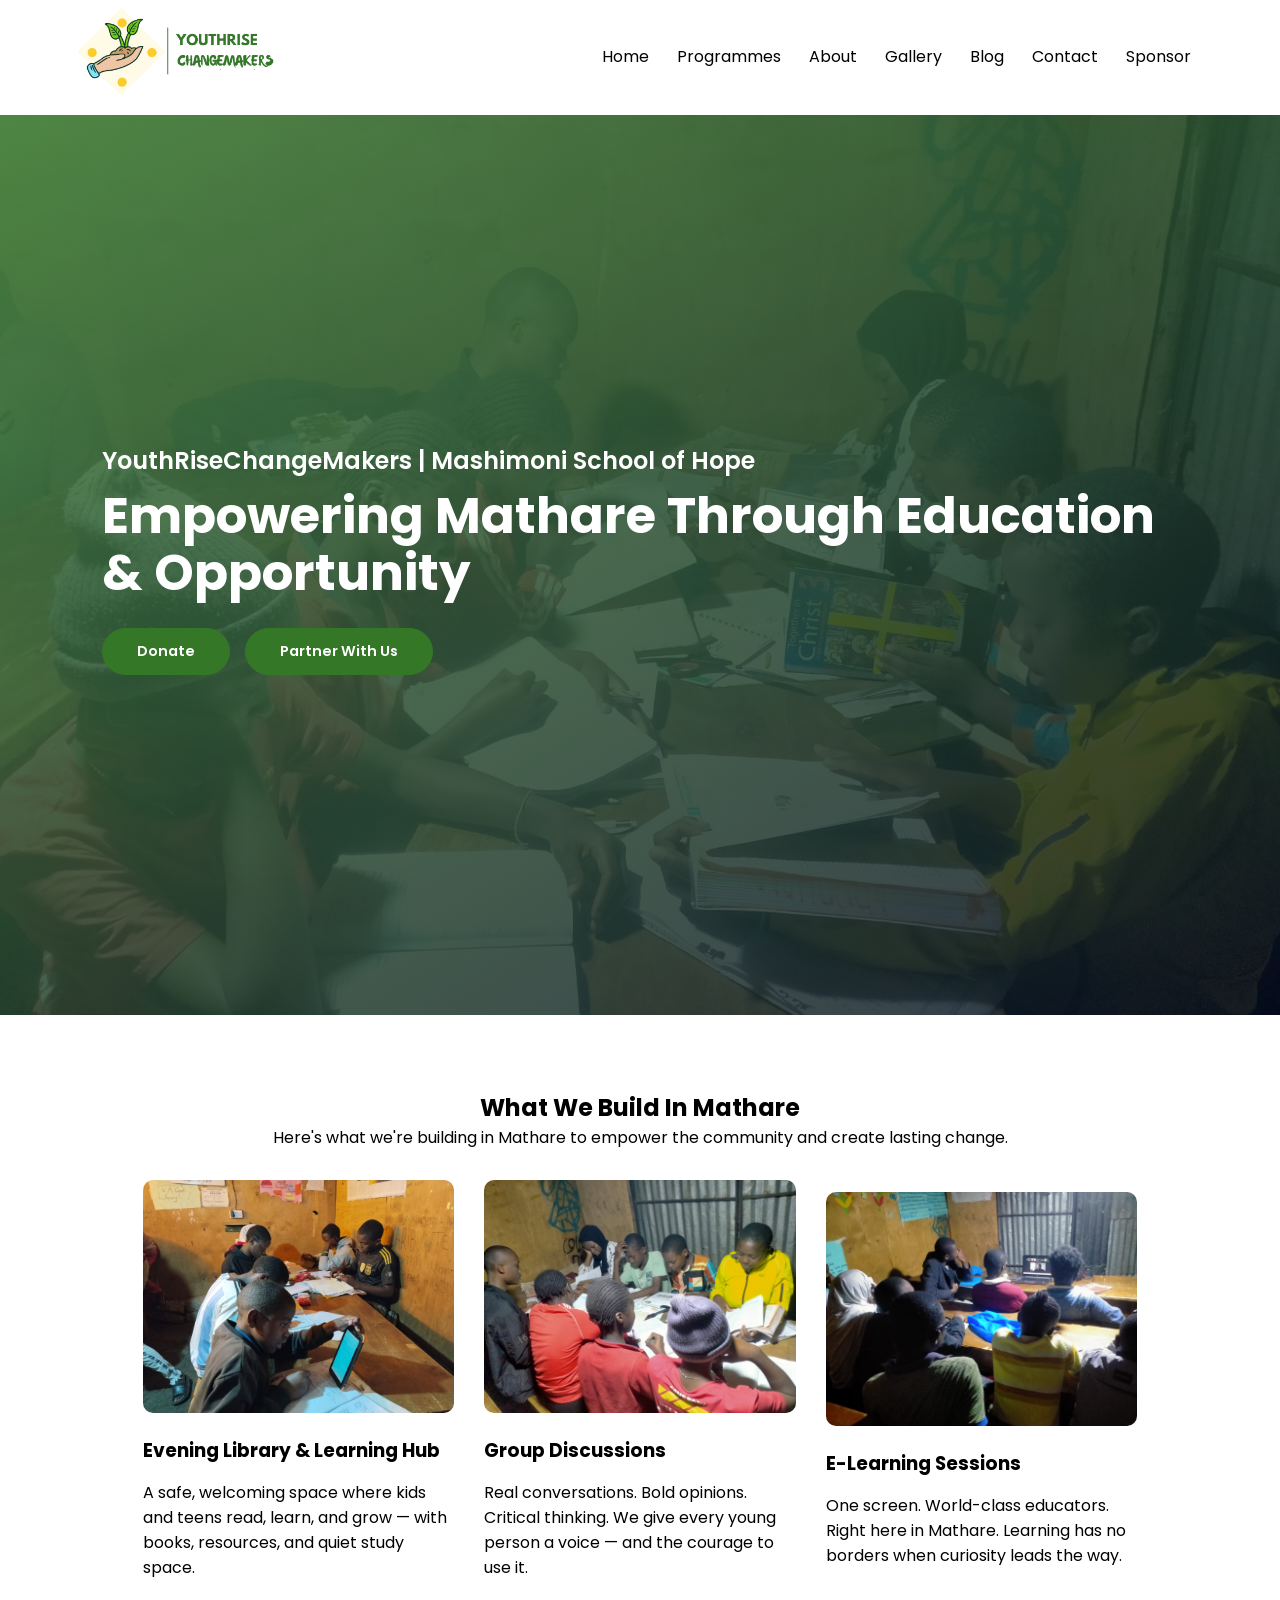
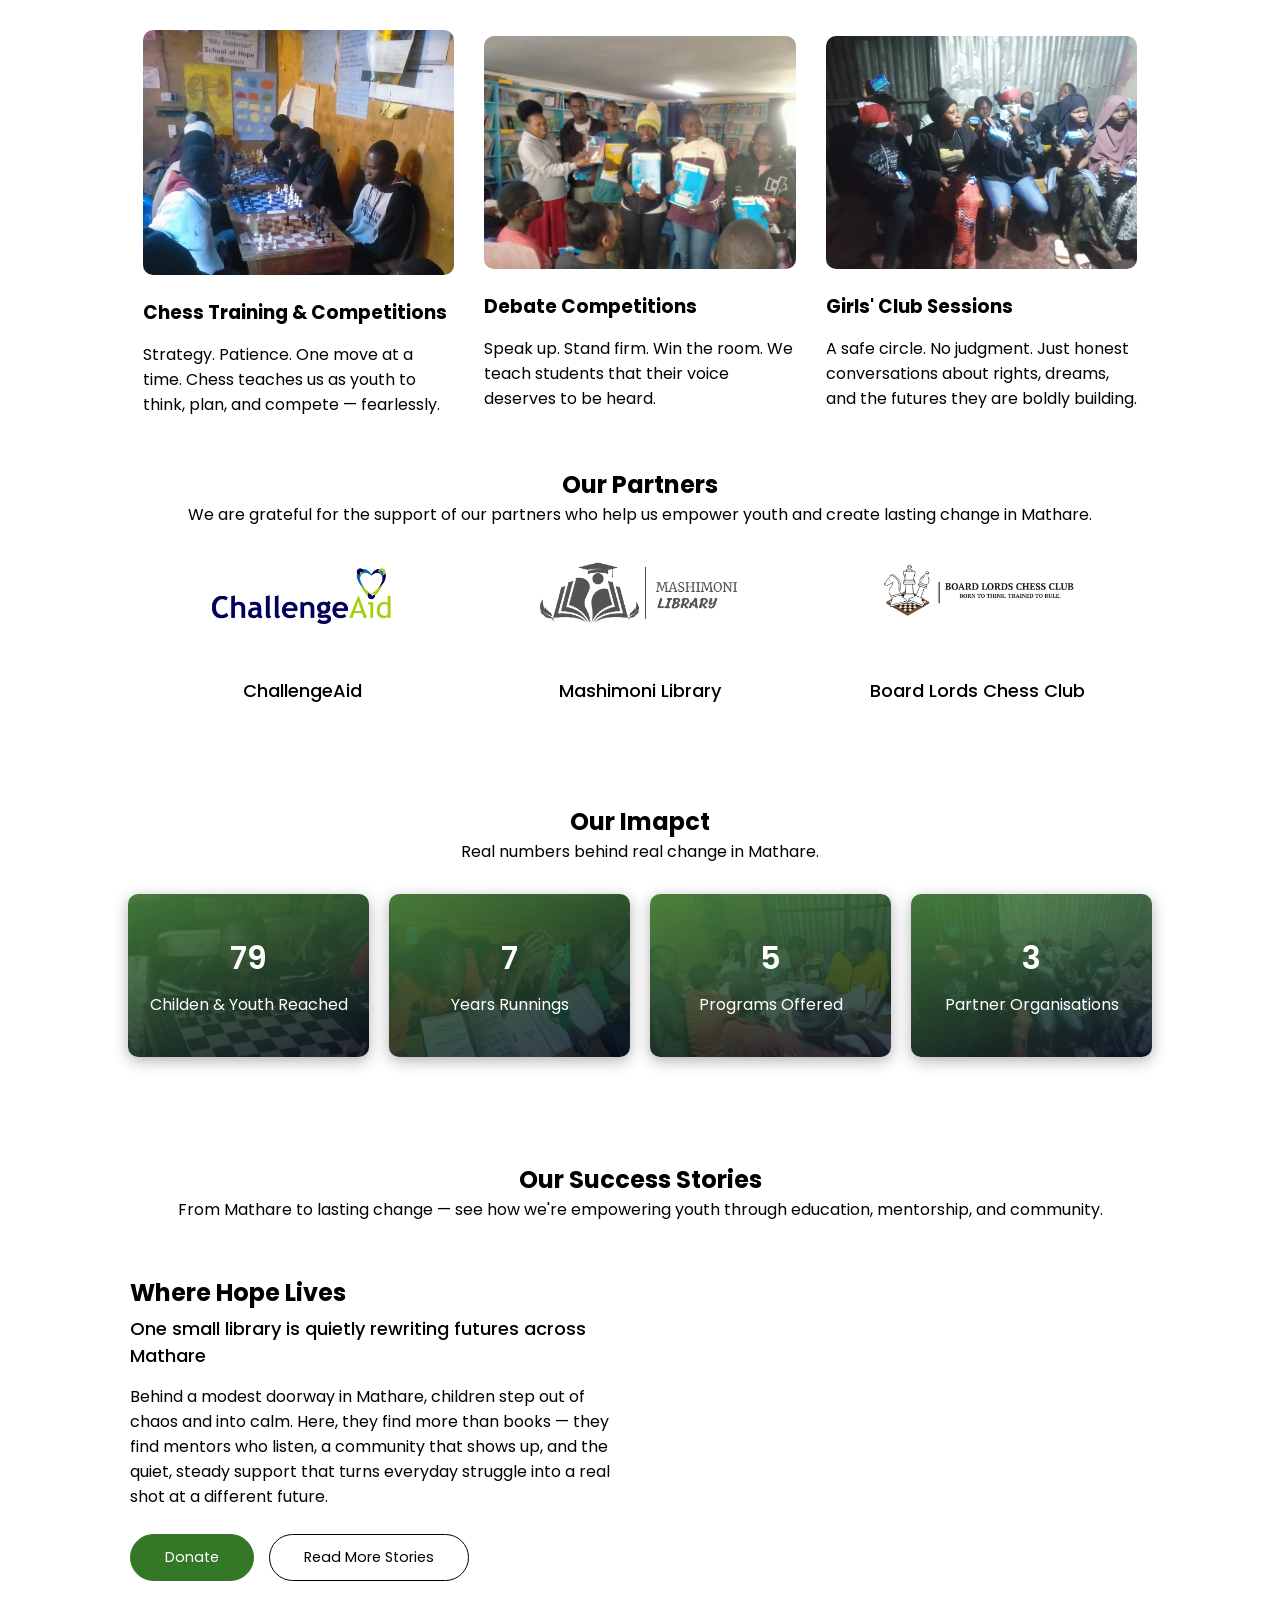
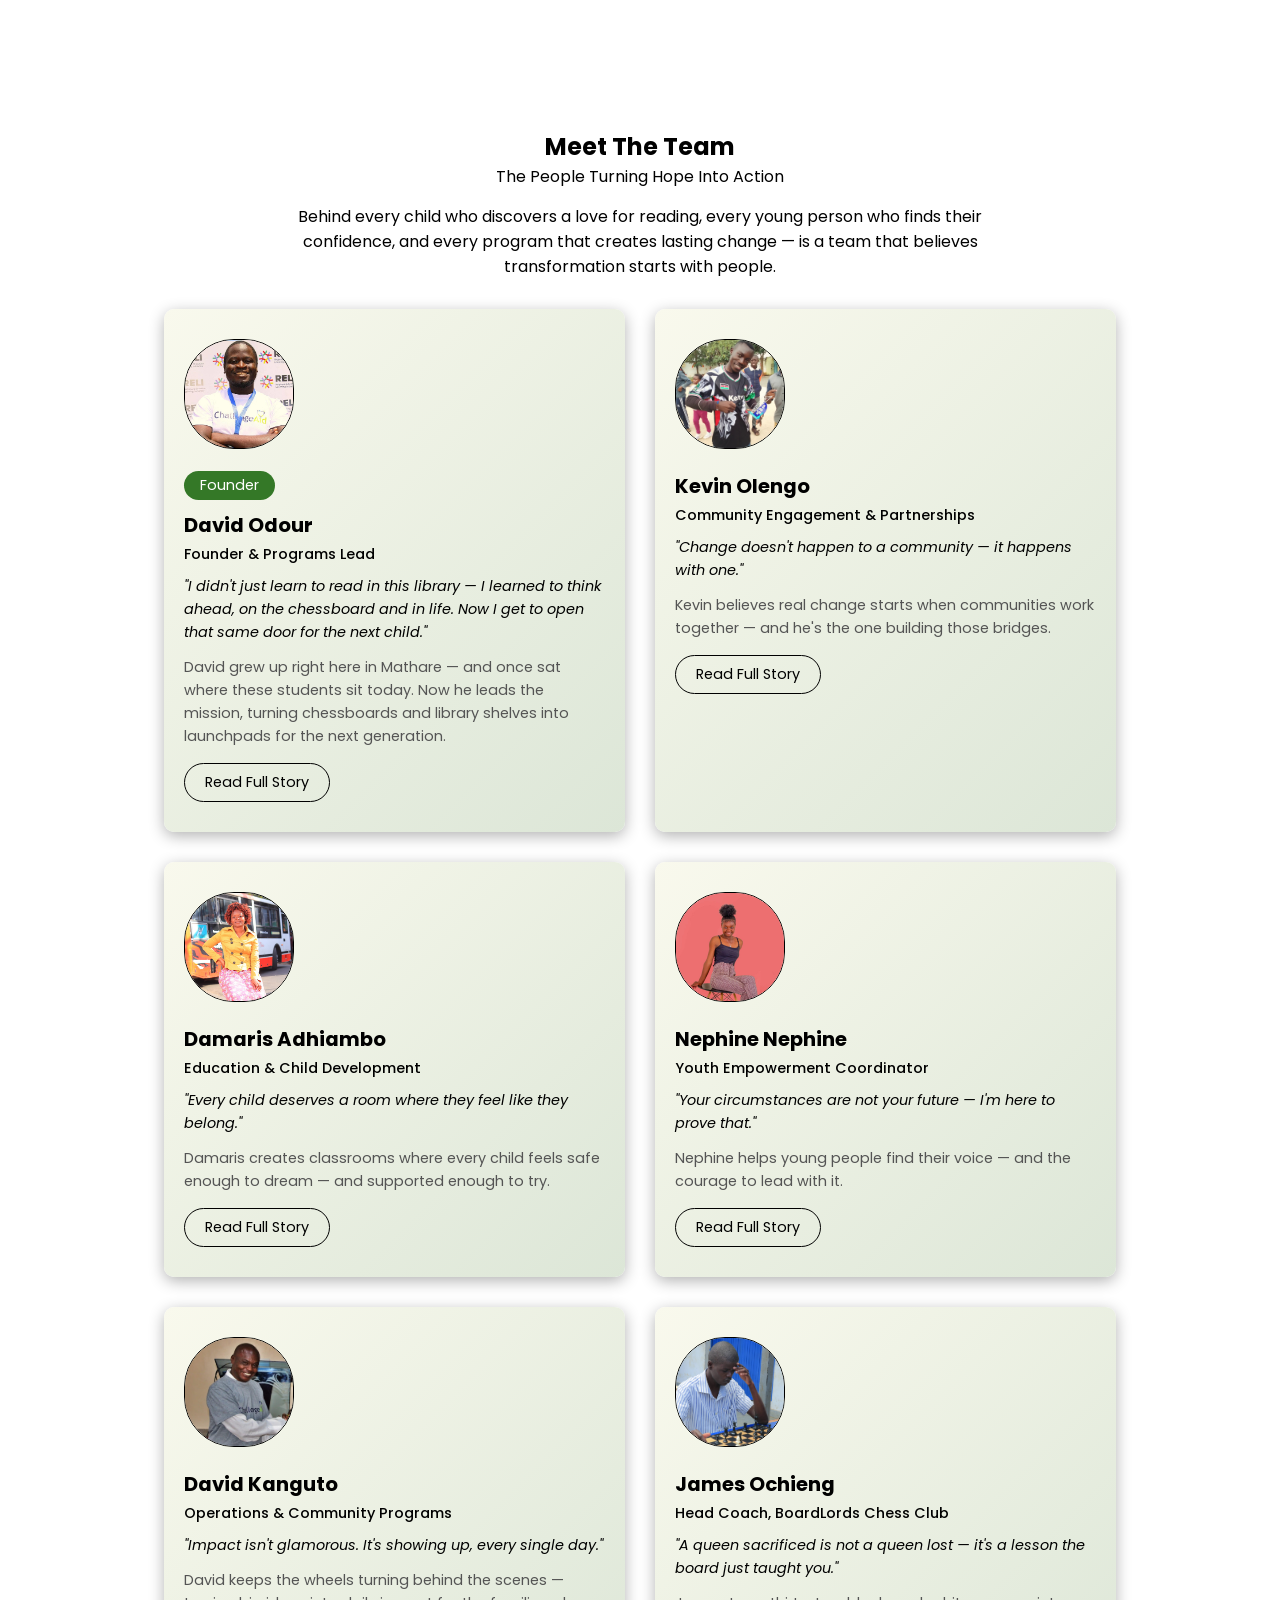
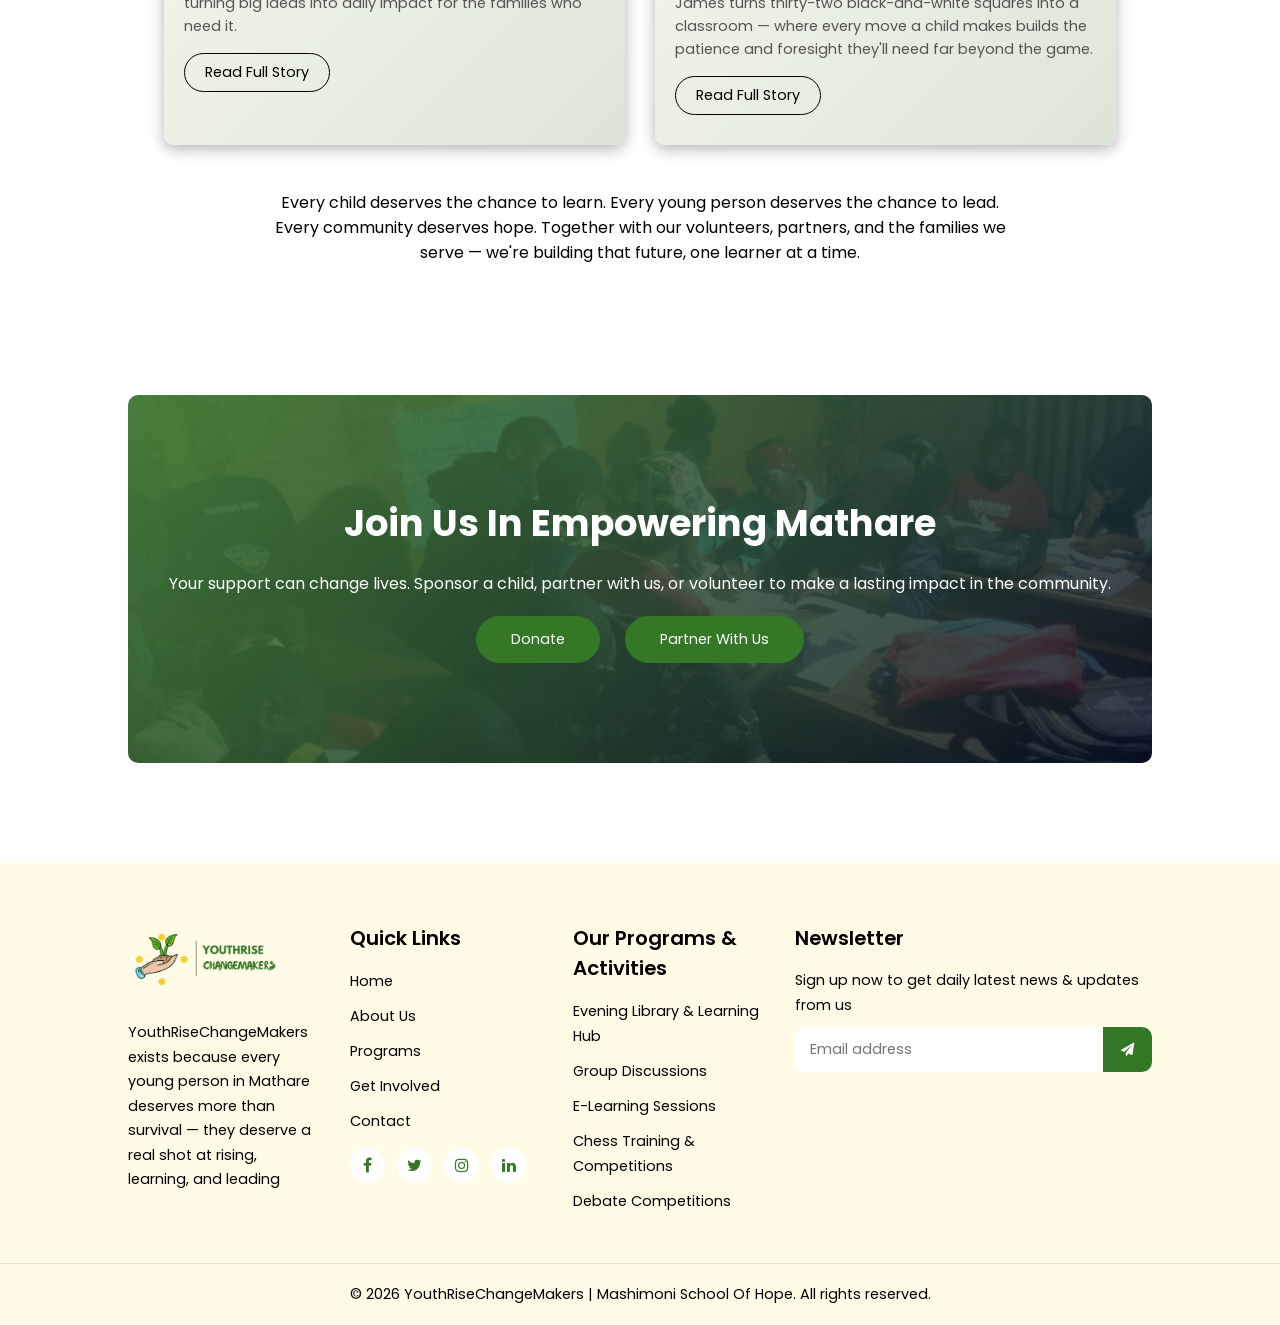
==== index.html @ 2ebefbaf "updated the hero-section" ====
<!DOCTYPE html>
<html lang="en">
<head>
    <meta charset="UTF-8">
    <meta name="viewport" content="width=device-width, initial-scale=1.0">
    <title>Mashimoni School Of Hope</title>

    <!-------------Linking CSS Styles ----------->
    <link rel="stylesheet" href="styles.css">

    <!------------Linking Google Fonts  ------------->
    <link rel="preconnect" href="https://fonts.googleapis.com">
    <link rel="preconnect" href="https://fonts.gstatic.com" crossorigin>
    <link href="https://fonts.googleapis.com/css2?family=Miniver&family=Poppins:ital,wght@0,100;0,200;0,300;0,400;0,500;0,600;0,700;1,400&display=swap" rel="stylesheet">

    <!---------- Linking Font Awesome Styles ------------>
    <link rel="stylesheet" href="https://stackpath.bootstrapcdn.com/font-awesome/4.7.0/css/font-awesome.min.css">

    <!---------- Linking Website Icon ------------>
    <link rel="icon" type="image/png" href="images/Mashimoni-Favicon-Icon-v1-removebg-preview.png" alt="YouthRiseChangeMakers Favicon Icon">

</head>

<body>
    <main>
    <section class="header">
      <nav>
        <a href="index.html"><img src="images/YouthRiseChangemakers-Logo.png" alt="YouthRiseChange Makers Logo Icon" class="logo-icon"></a>

        <div class="nav-links" id="navLinks">
           <i class="fa fa-times" aria-hidden="true" onclick="hideMenu()"></i>
              <ul>
                  
                <li><a href="#">Home</a></li>
                <li><a href="#">Programmes</a></li>
                  <li><a href="#">About</a></li>
                  <li><a href="#">Gallery</a></li>
                  <li><a href="#">Blog</a></li>
                  <li><a href="#">Contact</a></li>
                  <li><a href="#">Sponsor</a></li>
              </ul>
          </div>
            <i class="fa fa-bars" aria-hidden="true" onclick="showMenu()"></i>
      </nav>
      
      <div class="overlay" id="overlay" onclick="hideMenu()"></div>

      <!-- <section class="hero-section">
      <div class="row-hero">
        <div class="hero-col">
          <h2 class="hero-title">YouthRiseChangeMakers | Mashimoni School of Hope</h2>
          <h3 class="hero-sub-title">Empowering Mathare Through Education & Opportunity</h3>
          <p class="hero-description">In the heart of Mathare, one of Nairobi's largest informal settlements, we run a School of Hope — a safe learning space, evening library, and youth empowerment hub for children and teens facing poverty, violence, and educational inequality.
          <br>
          A home base. Built by the community, for the community
          </p>
          <div class="hero-buttons">
            <a href="#" class="hero-btn side-btn">Sponsor A Child</a>
            <a href="#" class="hero-btn">Partner With Us</a>
          </div>
        </div>
        <div class="hero-col">
          <img src="images/Students-Discussing-in-library.jpeg" alt="Hero" class="hero-image">
        </div>
      </div> -->

      <section class="hero-section">
        <div class="hero-content">
          <h2 class="hero-title">YouthRiseChangeMakers | Mashimoni School of Hope</h2>
          <h3 class="hero-sub-title">Empowering Mathare Through Education & Opportunity</h3>
        <!--   <p class="hero-description">
          In the heart of Mathare, one of Nairobi's largest informal settlements, we run a School of Hope — a safe learning space, evening library, and youth empowerment hub for children and teens facing poverty, violence, and educational inequality.
           <br>   A home base. Built by the community, for the community
          </p> -->

          <div class="hero-buttons">
            <a href="#" class="hero-btn side-btn">Donate</a>
            <a href="#" class="hero-btn side-btn">Partner With Us</a>
          </div>
        </div>
      </section>

    </section>

    <!------- WHAT WE BUILD SECTION------->
  <section class="our-services">
    <h1 class="fade-up">What We Build In Mathare</h1>
    <p class="fade-up">Here's what we're building in Mathare to empower the community and create lasting change.</p>

    <div class="row-our-services">
      <div class="our-services-col">
        <img src="images/safe-learning-spaces.jpeg" alt="Library Books" class="our-services-image">
        <h3>Evening Library & Learning Hub</h3>
        <p>A safe, welcoming space where kids and teens read, learn, and grow — with books, resources, and quiet study space.</p>
      </div>
      
      <div class="our-services-col">
        <img src="images/group-discussions.jpeg" alt="Library Books" class="our-services-image">
        <h3>Group Discussions</h3>
        <p>Real conversations. Bold opinions. Critical thinking. We give every young person a voice — and the courage to use it.</p>
      </div>

      <div class="our-services-col">
        <img src="images/Zoom-sessions.jpeg" alt="Zooms Sessions" class="our-services-image">
        <h3>E-Learning Sessions</h3>
        <p>One screen. World-class educators. Right here in Mathare. Learning has no borders when curiosity leads the way.</p>
      </div>

    </div>

    <div class="row-our-services">
      <div class="our-services-col">
        <img src="images/chess-competion.jpg" alt="Library Books" class="our-services-image">
        <h3>Chess Training & Competitions</h3>
        <p>Strategy. Patience. One move at a time. Chess teaches us as youth to think, plan, and compete — fearlessly.</p>
      </div>
      
      <div class="our-services-col">
        <img src="images/debate-competitons.jpeg" alt="Library Books" class="our-services-image">
        <h3>Debate Competitions</h3>
        <p>Speak up. Stand firm. Win the room. We teach  students that their voice deserves to be heard.</p>
      </div>

      <div class="our-services-col">
        <img src="images/girls-club-sessions.jpeg" alt="Zooms Sessions" class="our-services-image">
        <h3>Girls' Club Sessions</h3>
        <p>A safe circle. No judgment. Just honest conversations about rights, dreams, and the futures they are boldly building.</p>
      </div>

    </div>

  </section>

   <!------- Our History ------->
  <!--  <section class="history-section">
      <div class="row-history">
        <div class="history-col">
          <h2 class="history-title">Our History</h2>
          <h3 class="history-sub-title">From One Small Library to a Lifetime of Change</h3>
          <p class="history-description">
          <strong>YouthRiseChangeMakers<em></strong> (Mashimoni School of Hope)</em> was born out of a simple observation: too many children in Mathare were missing school due to financial challenges, lack of safe learning spaces, and limited opportunities for growth. What began as a small community library where children could read, study, and dream has grown into a vibrant center of hope — a lifeline for families that combines education, mentorship, and extracurricular activities.
          <br>
         
          Over the years, we’ve witnessed firsthand how consistent support and care can transform young lives. Through the generous partnership of organizations such as <strong>ChallengeAid</strong> and <strong>Education in a Suitcase</strong>, as well as the digital learning platform <strong>Tutor-Web</strong>, our learners have been able to thrive academically and personally. These collaborations have provided access to digital lessons, mentorship, and essential resources that continue to nurture both academic and personal development.
         
          <br>
          Beyond education, these partnerships have made a tangible difference in daily life — from <strong>weekly shopping distributions</strong> and <strong>sanitary towels for girls</strong>, to programs like the Girls and Boys Club, <strong>Mathare Got Talent</strong>, and engaging Zoom lessons that keep learning alive even outside the classroom.
          <br>
          
          Today, YouthRiseChangeMakers <em>(Mashimoni School of Hope)</em> proudly serves hundreds of children and families. Together with our partners and supporters, we continue to prove that when a community invests in its young people — giving them the tools, guidance, and opportunities they deserve — transformation is not just possible, it’s inevitable.

          </p>

          <div class="hero-buttons">
            <a href="#" class="hero-btn side-btn">Sponsor A Child</a>
            <a href="#" class="hero-btn">Partner With Us</a>
          </div>

        </div>
    </section> -->


  <!------- Our Partners Section ------->
  <section class="partners-section">
    <h1 class="fade-up">Our Partners</h1>
    <p class="fade-up">We are grateful for the support of our partners who help us empower youth and create lasting change in Mathare.</p>

    <div class="row-partners">
      <div class="partner-col">
        <img src="images/ChallengeAid-Logo.png" alt="ChallengeAid Logo" class="partner-logo">
        <h3 class="partner-name">ChallengeAid</h3>
      </div>

      <div class="partner-col">
        <img src="images/mashimoni-library-logo.png" alt="Mashimoni Library Logo" class="partner-logo">
        <h3 class="partner-name">Mashimoni Library</h3>
      </div>

       <div class="partner-col">
        <img src="images/boards-lords-chess-club-logo.png" alt="Board Lords Chess Club Logo" class="partner-logo">
        <h3 class="partner-name">Board Lords Chess Club</h3>
      </div>

    </div>

  </section>

   <!------- Our Impact Section ------->
   <section class="impact-section">
    <h1 class="fade-up">Our Imapct</h1>
    <p class="fade-up">
      Real numbers behind real change in Mathare.
    </p>

    <div class="row-impact">
      <div class="impact-col fade-up">
        <h2 class="impact-number" data-target="100">0</h2>
        <p class="impact-label">Childen & Youth Reached</p>
      </div>

      <div class="impact-col fade-up">
        <h2 class="impact-number" data-target="8">0</h2>
        <p class="impact-label">Years Runnings</p>
      </div>

      <div class="impact-col fade-up">
        <h2 class="impact-number" data-target="6">0</h2>
        <p class="impact-label">Programs Offered</p>
      </div>

      <div class="impact-col fade-up">
        <h2 class="impact-number" data-target="3">0</h2>
        <p class="impact-label">Partner Organisations</p>
      </div>

    </div>
   </section>

    <!------- Success Story Section ------->
  <section class="success-section">
    <h1 class="fade-up">Our Success Stories</h1>
      <p class="fade-up">From Mathare to lasting change — see how we're empowering youth through education, mentorship, and community.</p>

    <div class="row-success">
      <div class="success-col">
        <h2 class="success-title">Where Hope Lives</h2>
        <h3 class="success-sub-title">One small library is quietly rewriting futures across Mathare</h3>
        <p class="success-description">
        Behind a modest doorway in Mathare, children step out of chaos and into calm. Here, they find more than books — they find mentors who listen, a community that shows up, and the quiet, steady support that turns everyday struggle into a real shot at a different future.
        </p>

        <div class="hero-buttons">
          <a href="#" class="hero-btn side-btn">Donate</a>
          <a href="#" class="hero-btn">Read More Stories</a>
        </div>
      </div>

      <div class="success-col">
      <iframe width="560" height="315" src="https://www.youtube.com/embed/IDX6xxbkaJo?si=fbEeDjoWBXKh19aC" title="YouTube video player" frameborder="0" allow="accelerometer; autoplay; clipboard-write; encrypted-media; gyroscope; picture-in-picture; web-share" referrerpolicy="strict-origin-when-cross-origin" allowfullscreen></iframe>
      </div>
    </div>
  </section>


  <!------- Our Team Section ------->
  <section class="team-section">
    <h1 class="fade-up">Meet The Team</h1>
    <p class="fade-up">The People Turning Hope Into Action</p>
    <p class="team-into fade-up">Behind every child who discovers a love for reading, every young person who finds their confidence, and every program that creates lasting change — is a team that believes transformation starts with people.</p>

      <!-- David Odour -->
    <div class="row-team team-grid">
      <div class="team-col">
        <img src="images/david-oduor.jpg" alt="David Oduor, Founder" class="team-photo">
        <span class="founder-badge">Founder</span>
        <h3 class="team-name">David Odour</h3>
        <h4 class="team-role">Founder & Programs Lead</h4>
        <p class="team-quote">"I didn't just learn to read in this library — I learned to think ahead, on the chessboard and in life. Now I get to open that same door for the next child."</p>
        <p class="team-teaser">David grew up right here in Mathare — and once sat where these students sit today. Now he leads the mission, turning chessboards and library shelves into launchpads for the next generation.</p>
        <button class="read-more-btn" onclick="openTeamModal('david')">Read Full Story</button>
      </div>

      <!-- Kevin Olengo -->
      <div class="team-col">
        <img src="images/kevin-olengo.jpg" alt="Kevin Olengo" class="team-photo">
        <h3 class="team-name">Kevin Olengo</h3>
        <h4 class="team-role">Community Engagement & Partnerships</h4>
        <p class="team-quote">"Change doesn't happen to a community — it happens with one."</p>
        <p class="team-teaser">Kevin believes real change starts when communities work together — and he's the one building those bridges.</p>
        <button class="read-more-btn" onclick="openTeamModal('kevin')">Read Full Story</button>
      </div>

      <!-- Damaris Adhiambo -->
      <div class="team-col">
        <img src="images/damaris-adhiambo.jpeg" alt="Damaris Adhiambo" class="team-photo">
        <h3 class="team-name">Damaris Adhiambo</h3>
        <h4 class="team-role">Education & Child Development</h4>
        <p class="team-quote">"Every child deserves a room where they feel like they belong."</p>
        <p class="team-teaser">Damaris creates classrooms where every child feels safe enough to dream — and supported enough to try.</p>
        <button class="read-more-btn" onclick="openTeamModal('damaris')">Read Full Story</button>
      </div>

      <!-- Nephine Nephine -->
      <div class="team-col">
        <img src="images/nephine.jpg" alt="Nephine" class="team-photo">
        <h3 class="team-name">Nephine Nephine</h3>
        <h4 class="team-role">Youth Empowerment Coordinator</h4>
        <p class="team-quote">"Your circumstances are not your future — I'm here to prove that."</p>
        <p class="team-teaser">Nephine helps young people find their voice — and the courage to lead with it.</p>
        <button class="read-more-btn" onclick="openTeamModal('nephine')">Read Full Story</button>
      </div>

      <!-- David Kanguto -->
      <div class="team-col">
        <img src="images/David-kanguto.jpeg" alt="David Kanguto" class="team-photo">
        <h3 class="team-name">David Kanguto</h3>
        <h4 class="team-role">Operations & Community Programs</h4>
        <p class="team-quote">"Impact isn't glamorous. It's showing up, every single day."</p>
        <p class="team-teaser">David keeps the wheels turning behind the scenes — turning big ideas into daily impact for the families who need it.</p>
        <button class="read-more-btn" onclick="openTeamModal('kanguto')">Read Full Story</button>
      </div>
      
      <!-- Jimmy Odhiambo -->
      <div class="team-col">
        <img src="images/jimmy.jpeg" alt="James Odhiambo" class="team-photo">
        <h3 class="team-name">James Ochieng</h3>
        <h4 class="team-role">Head Coach, BoardLords Chess Club</h4>
        <p class="team-quote">"A queen sacrificed is not a queen lost — it's a lesson the board just taught you."</p>
        <p class="team-teaser">James turns thirty-two black-and-white squares into a classroom — where every move a child makes builds the patience and foresight they'll need far beyond the game.</p>
        <button class="read-more-btn" onclick="openTeamModal('james')">Read Full Story</button>
      </div>

      <p class="team-closing fade-up">Every child deserves the chance to learn. Every young person deserves the chance to lead. Every community deserves hope. Together with our volunteers, partners, and the families we serve — we're building that future, one learner at a time.</p>

  </section>

  <!-- Team Bio Modal -->
  <div class="team-modal-overlay" id="teamModalOverlay" onclick="closeTeamModal(event)">
    <div class="team-modal">
      <span class="team-modal-close" onclick="closeTeamModal()">&times;</span>
        <img src="" alt="" id="modalPhoto" class="modal-photo">
        <h3 id="modalName"></h3>
        <h4 id="modalRole"></h4>
        <p id="modalQuote" class="team-quote"></p>
        <div id="modalBio"></div>
      </div>
  </div>
  </div>




  <!------- CTA Section ------->
  <section class="cta-section">
    <h1 class="fade-up">Join Us In Empowering Mathare</h1>
    <p class="fade-up">Your support can change lives. Sponsor a child, partner with us, or volunteer to make a lasting impact in the community.</p>

    <div class="cta-buttons">
      <a href="#" class="hero-btn cta-btn">Donate</a>
      <a href="#" class="hero-btn cta-btn">Partner With Us</a>
    </div>

  </section>

  <!---------Footer Section------->
  <section class="footer">
    <div class="footer-row">
      <div class="footer-col">
        <img src="images/YouthRiseChangemakers-Logo.png" alt="YouthRiseChangeMakers Logo" class="footer-logo">
        <p>YouthRiseChangeMakers exists because every young person in Mathare deserves more than survival — they deserve a real shot at rising, learning, and leading</p>
      </div>
     
      <div class="footer-col">
        <h2>Quick Links</h2>
        <ul>
          <li><a href="#">Home</a></li>
          <li><a href="#">About Us</a></li>
          <li><a href="#">Programs</a></li>
          <li><a href="#">Get Involved</a></li>
          <li><a href="#">Contact</a></li>
        </ul>

        <div class="footer-icons">
          <a href="#"><i class="fa fa-facebook" aria-hidden="true"></i></a>
          <a href="#"><i class="fa fa-twitter" aria-hidden="true"></i></a>
          <a href="#"><i class="fa fa-instagram" aria-hidden="true"></i></a>
          <a href="#"><i class="fa fa-linkedin" aria-hidden="true"></i></a>
        </div>
      </div>

      <div class="footer-col">
        <h2>Our Programs & Activities</h2>
        <ul>
          <li><a href="#">Evening Library & Learning Hub</a></li>
          <li><a href="#">Group Discussions</a></li>
          <li><a href="#">E-Learning Sessions</a></li>
          <li><a href="#">Chess Training & Competitions</a></li>
          <li><a href="#">Debate Competitions</a></li>
        </ul>
      </div>

      <div class="footer-col">
       <!--  <h2>Contact Us</h2>
        <ul class="contact-list">
          <li><i class="fa fa-phone"></i> 0771 671502</li>
          <li><i class="fa fa-envelope" aria-hidden="true"></i> mashimonieastafrica@gmail.com</li>
          <li><i class="fa fa-map-marker"></i> Nairobi, Kenya</li>
        </ul> -->

        <h2>Newsletter</h2>
        <p>Sign up now to get daily latest news & updates from us</p>
        <form action="#" method="POST" class="newsletter-form">
          <input type="email" name="email" placeholder="Email address" required>
          <button class="submit"><i class="fa fa-paper-plane" aria-hidden="true"></i></button>
        </form>
      </div>

      
    </div>

    <div class="footer-bottom">
      <p>&copy; <span id="currentYear"></span> YouthRiseChangeMakers | Mashimoni School Of Hope. All rights reserved.</p>
    </div>
  </section>

  <!---------Blank Section------->
<!--   <section class="blank-section">
  </section> -->
   
    <!---------Linking Script File------->
    <script src="script.js"></script>

    </main>
</body>
</html>
---- styles.css ----
@import url('https://fonts.googleapis.com/css2?family=Miniver&family=Poppins:ital,wght@0,400;0,500;0,600;0,700;1,300;1,400&display=swap');

*{
    margin: 0;
    padding: 0;
     font-family: "Poppins", sans-serif;
     box-sizing: border-box;
     scroll-behavior: smooth;
}

:root{
    /* Colors */
    --white-color: #fff;
    --primary-color: #347827 ;
    --primary-color-v1: #48863d;
    --primary-color-v2: #2A4E40 ;
    --secondary-color: #8DC0B7;
    --light-color-v1: #F9F9ED;
    --light-color-v2: #DCE6D7;
    --dark-color:#000;
    --gray-color:#545454;
    --dark-linear-gradient-color: rgba(17, 21, 36, 0.7);
    --box-shadow-color: rgba(0, 0, 0, 0.3);
    --footer-hover-color: #48863de4;
    --image-hover-color: #04091ecd;
    --tertiary-color: #fffbe6;
    
    /* Fonts Sizes */
    --font-size-s: 0.9rem/* (14.4px) */;
    --font-size-n: 1rem/* (16px) */;
    --font-size-m: 1.24rem/* (20px) */;
    --font-size-l: 1.5rem/* (24px) */;
    --font-size-xl: 2rem /* (32px) */;
    --font-size-xxl: 2.3rem /* (36.8px) */;
    --font-size-hero: 3.125rem /* (50px) */;

    /* Font Weight  */
    --font-weight-normal: 400;
    --font-weight-medium: 500;
    --font-weight-semibold: 600;
    --font-weight-bold: 700;

    /* Border Radius */
    --border-radius-xs: 10px;
    --border-radius-s: 25px;
    --border-radius-l: 50px;

    /* Border Radius */
     --site-max-width: 1100px;
}

/*-------- Large Screen Styling --------*/
@media screen and (min-width: 1400px){
    .hero-section{
        max-width: var(--site-max-width);
    }
}

.header{
    min-width: 100%;
}

/*-------- Nav Styling --------*/
nav{
    display: flex;
    padding: 0.3% 6%;
    justify-content: space-between;
    align-items: center;
}
nav img{
    width: 200px;
}

nav .logo-icon{
   /*  width: auto; */
    height: 100px;
}

nav .fa{
    display: none;
}

.nav-links{
    flex: 1;
    text-align: right;
}

.nav-links ul li{
    list-style-type: none;
    display: inline-block;
    padding: 5px 12px;
    position: relative;
}

.nav-links ul li a{
    text-decoration: none;
    color: var(--dark-color);
    font-size: var(--font-size-n);
}

.nav-links ul li a::after{
    content: '';
    width: 0%;
    height: 2px;
    background: var(--secondary-color);
    display: block;
    margin: auto;
    transition: 0.5s;
}

.nav-links ul li a:hover::after{
    width: 100%;
}

.overlay{
 position: fixed;
 top: 0;
 left: 0;
 width: 100%;
 height: 100%;
 background: var(--box-shadow-color);
 backdrop-filter: blur(5px);
 -webkit-backdrop-filter: blur(5px);
 opacity: 0;
 visibility: hidden;
 transition: 0.4s;
 z-index: 999;
}

.overlay.active{
    opacity: 1;
    visibility: visible;
}

/*-------- Hero Section Styling --------*/
/* .hero-section, */ .success-section{
    width: 80%;
    margin: auto;
    padding: 30px 0 80px;
    min-height: unset;
}

/* .row-hero, */ .row-success{
    display: flex;
    justify-content: space-between;
    align-items: center;
}

/* .hero-col, */ .success-col{
    flex-basis: 48%;
    padding: 20px 2px;
}

/* .hero-col .hero-image{
    width: 100%;
    border-radius: var(--border-radius-s);
} */

/* .hero-col .hero-title{
    padding-top: 0;
    margin-bottom: 5px;
    font-size: var(--font-size-n);
}

.hero-col .hero-sub-title{
    font-size: 18px;
    font-weight: var(--font-weight-medium);
    margin-bottom: 0;
}

.hero-col .hero-description{
    text-align: left;
    margin: auto;
    font-weight: var(--font-weight-normal);
    padding: 15px 0 25px;
    margin: auto;
} */

.hero-buttons{
    display: flex;
    justify-content: flex-start;
    gap: 15px;
}

.hero-btn{
    display: inline-block;
    text-decoration: none;
    color: var(--dark-color);
    border: 1px solid var(--dark-color);
    padding: 12px 34px;
    font-size: var(--font-size-s);
    background: transparent;
    position: relative;
    cursor: pointer;
    border-radius: var(--border-radius-s);
}

.hero-btn:hover{
    background: var(--primary-color);
    color: var(--white-color);
    transition: 1s ease-in-out;
}

.side-btn{
    border: 1px solid var(--primary-color);
    background: var(--primary-color);
    color: var(--white-color);
}

.side-btn:hover{
    color: var(--dark-color);
    background: transparent;
}

/*-------- Hero Section Styling --------*/
.hero-section{
    width: 100%;
    min-height: 100vh;
    margin: 0 0 75px;
    padding: 0 8%;
    display: flex;
    align-items: center;
    background-image: linear-gradient(150deg, var(--footer-hover-color), var(--image-hover-color)), url(images/Students-Discussing-in-library.jpeg);
    background-repeat: no-repeat;
    background-position: bottom center;
    background-position: center;
    background-size: cover;
}

.hero-content{
    padding-top: 0;
    margin-bottom: 12px;
    font-size: var(--font-size-l);
    color: var(--white-color);
    font-weight: var(--font-weight-semibold);
}

.hero-content .hero-title{
    font-size: var(--font-size-l);
    font-weight: var(--font-weight-semibold);
    margin-bottom: 10px;
}

.hero-content .hero-sub-title{
    font-size: var(--font-size-hero);
    line-height: 1.15;
    font-weight: var(--font-weight-bold);
    margin-bottom: 25px;
    color: var(--white-color);
}

.hero-content .hero-description{
    text-align: left;
    font: var(--font-weight-normal);
    padding: 20px 0 30px;
    color: var(--white-color);
    font-size: var(--font-size-m);
}

.hero-content .hero-buttons .side-btn:hover{
    background: var(--light-color-v1);
    color: var(--dark-color);
}


/*-------- Hero Animations --------*/
@keyframes slideInLeft{
    from {
        opacity: 0;
        transform: translateX(-100px);
    }
    to {
        opacity: 1;
        transform: translateX(0);
    }
}

@keyframes slideInRight{
    from{
        opacity: 0;
        transform: translateX(100px);
    }
    to{
        opacity: 1;
        transform: translateX(0);
    }

}

@keyframes slideInUp{
    from{
        opacity: 0;
        transform: translateY(100px);
    }
    to{
        opacity: 1;
        transform: translateY(0);
    }
}

.hero-col:first-child{
    animation: slideInLeft 3s ease-out;
}

.hero-col:last-child{
    animation: slideInRight 3s ease-out;
}

.hero-section{
    animation: slideInUp 2s ease-in-out;
}

.hero-content{
    animation: slideInUp 3s ease-out;
}

.success-col:first-child{
    animation: slideInUp 3s ease-out;
}

.success-col:last-child{
    animation: slideInUp 3s ease-out;
}

.cta-section .cta-buttons .hero-btn{
    animation: slideInUp 3s ease-out;
}

/*-------- Our Services Section ----*/
.our-services{
    width: 80%;
    margin: auto;
    padding-top: 0;
    text-align: center;
}

.row-our-services{
    display: flex;
    justify-content: space-between;
    align-items: center;
    margin: 30px 0 50px;

}

.our-services-col{
    flex-basis: 31%;
    margin: 0 15px;
    border-radius: var(--border-radius-xs);
    text-align: center;
}

.our-services-col img{
    width: 100%;
    border-radius: var(--border-radius-xs);
}

.our-services-col h3{
    margin-top: 16px;
    margin-bottom: 15px;
    text-align: left;
}

.our-services-col p{
    padding: 0 ;
    text-align: left;
}


/* ---- Services Cards Slide In Animation ---- */
.fade-up{
    opacity: 0;
    transform: translateY(60px);
    transition: opacity 0.5s ease-out, transform 0.5s ease-out;
}

.fade-up.visible{
    opacity: 1;
    transform: translateY(0);
}
.our-services-col, .partner-col, .impact-col{
    opacity: 0;
    transform: translateY(60px);
    transition: opacity 0.5s ease-out, transform 0.5s ease-out;
}

.our-services-col.visible, .partner-col.visible, .impact-col.visible{
    opacity: 1;
    transform: translateY(0);
}

/* Delay each card slightly */
.our-services-col:nth-child(1){
    transition-delay: 0s;
}
.our-services-col:nth-child(2){
    transition-delay: 0.4s;
}
.our-services-col:nth-child(3){
    transition-delay: 0.8s;
}

/* Delay each partner card  */
.partner-col:nth-child(1){
    transition-delay: 0s;
}
.partner-col:nth-child(2){
    transition-delay: 0.4s;
}
.partner-col:nth-child(3){
    transition-delay: 0.8s;
}

/* Delay each impact card */
.impact-col:nth-child(1){
    background-image: linear-gradient(160deg, var(--footer-hover-color), var(--image-hover-color)), url(images/Deno-chess.jpeg);
}
.impact-col:nth-child(2){
    background-image: linear-gradient(160deg, var(--footer-hover-color), var(--image-hover-color)), url(images/student-reading.jpeg);
}
.impact-col:nth-child(3){
    background-image: linear-gradient(160deg, var(--footer-hover-color), var(--image-hover-color)), url(images/group-discussions.jpeg);
}
.impact-col:nth-child(4){
    background-image: linear-gradient(160deg, var(--footer-hover-color), var(--image-hover-color)), url(images/girls-club-sessions.jpeg);
}

/* Second row gets a longer delay */
.row-our-services:last-child .our-services-col:nth-child(1){
    transition-delay: 0s;
}
.row-our-services:last-child .our-services-col:nth-child(2){
    transition-delay: 0.4s;
}
.row-our-services:last-child .our-services-col:nth-child(3){
    transition-delay: 0.8s;
}

/*-------- Our History Section ----*/
.history-section{
    width: 100%;
    padding: 30px 0 50px;
    min-height: unset;
   /*  background: linear-gradient(rgba(54, 54, 54, 0.8), rgba(54, 54, 54, 0.8))/* , url(images/mashimoni-campus-together.jpg); */
    background-repeat: no-repeat;
    background-position: center center;
    background-size: cover;
}

.history-col{
    flex-basis: 48%;
    padding: 20px 2px;
    width: 80%;
    margin: auto;
}

.history-title{
    padding-top: 0;
    margin-bottom: 5px;
    font-size: var(--font-size-l);
}

.history-sub-title{
    font-size: 18px;
    font-weight: var(--font-weight-medium);
    margin-bottom: 5px;
}

.history-description{
    text-align: left;
    margin: auto;
    font-weight: var(--font-weight-normal);
    padding: 15px 0 25px;
    margin: auto;
    line-height: 1.7;
}

/*-------- Our Success Section ----*/
.success-section h1{
    text-align: center;
    padding-top: 25px;
}
 .success-section p{
    text-align: center;
    padding-bottom: 25px;
 }

.success-col .success-video{
    width: 100%;
    border-radius: var(--border-radius-s);
    height: 315px;
    border:none;
}

.success-col iframe{
    width: 100%;
    border-radius: var(--border-radius-xs);
    height: 315px;
    border:none;
}

.success-col .success-title{
    padding-top: 0;
    margin-bottom: 5px;
    font-size: var(--font-size-l);
}

.success-col .success-sub-title{
    font-size: 18px;
    font-weight: var(--font-weight-medium);
    margin-bottom: 0;
}

.success-col .success-description{
    text-align: left;
    margin: auto;
    font-weight: var(--font-weight-normal);
    padding: 15px 0 25px;
    margin: auto;
}

/*-------- Our Partners Section ----*/
.partners-section{
    width: 80%;
    margin: auto;
    text-align: center;
    /* background: linear-gradient(135deg, var(--primary-color)
    , var(--secondary-color-v1)); */
}

.row-partners{
    display: flex;
    justify-content: center;
    align-items: center;
    margin: 30px 0 50px;
    gap: 40px;
    margin: auto;
    width: 95%;
}

.partner-col{
    flex-basis: 33%;
    display: flex;
    flex-direction: column;
    align-items: center;
}

.partner-col .partner-logo{
    width: 100%;
    max-width: 220px;
    height: 140px;
    object-fit: contain;
    border-radius: var(--border-radius-l);
    background: var(--white-color);
    padding: 10px;
    margin-bottom: 10px;
}

.partner-col .partner-name{
    font-size: 18px;
    font-weight: var(--font-weight-medium);
    color: var(--dark-color);
}

/*-------- Our Impact Section  --------*/
.impact-section{
    width: 80%;
    margin: auto;
    text-align: center;
    padding: 100px 0 0;
}

.row-impact{
    display: flex;
    justify-content: space-between;
    margin: 30px 0 50px;
    gap: 20px;
}

.impact-col{
    flex-basis: 31%;
    border-radius: var(--border-radius-xs);
    background-repeat: no-repeat;
    background-position:  top;
    background-size: cover;
    box-shadow: 0 4px 15px var(--box-shadow-color);
    padding: 40px 20px;
   /*  transition: opacity 0.5s ease-out, tranform 0.3s ease, box-shadow 0.3s ease; */
}

/* .impact-col:hover{
    transform: translateY(-6px);
    box-shadow: 0 8px 25px var(--box-shadow-color);
} */

.impact-number{
    font-size: var(--font-size-hero);
    color: var(--white-color);
    font-weight: var(--font-weight-semibold);
    margin-bottom: 10px;
}

.impact-number{
    font-size: var(--font-size-xl);
    color: var(--white-color);
}

.impact-label{
    font-size: var(--font-size-n);
    color: var(--white-color);
}



/*-------- Our Team Section  --------*/
.team-section{
    width: 80%;
    margin: auto;
    text-align: center;
    padding: 40px 0 0;
}

.team-into, .team-closing{
    max-width: 750px;
    margin: 15px auto 30px;
    line-height: 1.7s;
    color: var(--dark-color);
}

.row-team{
    display: flex;
    justify-content: center;
    margin-bottom: 40px;
}

.team-grid{
    flex-wrap: wrap;
    gap: 30px;
}

.team-col{
    background: linear-gradient(135deg,var(--light-color-v1), var(--light-color-v2));
    padding: 30px 20px;
    text-align: left;
    box-shadow: 0 4px 15px var(--box-shadow-color);
    transition: transform 0.3s ease, box-shadow 0.3s ease;
    flex-basis: 45%;
    border-radius: var(--border-radius-xs);
}

.team-col:hover{
    transform: translateY(-6px);
    box-shadow: 0 8px 25px var(--box-shadow-color);
}

.founder-badge{
    display: block;
    width: fit-content;
    background: var(--primary-color);
    color: var(--white-color);
    font-size: var(--font-size-s);
    padding: 4px 16px;
    border-radius: var(--border-radius-s);
    margin-bottom: 10px;
    
}

.team-photo{
    width: 110px;
    height: 110px;
    border-radius: var(--border-radius-l);
    border: 1px solid var(--dark-color);
    margin-bottom: 15px;
    object-fit: cover;
    object-position: top center;
}

.featured-col .team-photo{
    width: 140px;
    height: 140px;
}

.team-name{
    font-size: var(--font-size-m);
    margin-bottom: 4px;
}

.team-role{
    font-size: var(--font-size-s);
    color: var(--dark-color);
    font-weight: var(--font-weight-medium);
    margin-bottom: 10px;
}

.team-quote{
    font-size: var(--font-size-s);
    color: var(--dark-color);
    line-height: 1.6;
    font-style: italic;
    margin-bottom: 12px;
}

.team-teaser{
    font-size: var(--font-size-s);
    color: var(--gray-color);
    line-height: 1.6;
    margin-bottom: 15px;
}

.read-more-btn{
    background: transparent;
    border: 1px solid var(--dark-color);
    color: var(--dark-color);
    padding: 8px 20px;
    border-radius: var(--border-radius-s);
    font-size: var(--font-size-s);
    cursor: pointer;
    transition: 0.3s;
}

.read-more-btn:hover{
    background: var(--primary-color);
    color: var(--white-color);
}

/*-- Team Section Animation --*/
.team-col{
    opacity: 0;
    transform: translateY(60px);
    transition: opacity 0.5s ease-out, transform 0.5s ease-out;
}

.team-col.visible{
    opacity: 1;
    transform: translateY(0);
}

.team-grid .team-col:nth-child(1){
    transition-delay: 0s;
}
.team-grid .team-col:nth-child(2){
    transition-delay: 0.4s;
}
.team-grid .team-col:nth-child(3){
    transition-delay: 0.8s;
}
.team-grid .team-col:nth-child(4){
    transition-delay: 1.0s;
}

/*-- Modal --*/
.team-modal-overlay.active{
    opacity: 1;
    visibility: visible;
}
.team-modal{
    background: var(--white-color);
    border-radius: var(--border-radius-xs);
    padding: 40px;
    max-width: 550px;
    width: 100%;
    max-height: 85vh;
    overflow-y: auto;
    text-align: left;
    position: relative;
}

.team-modal-close{
    position: absolute;
    top: 15px;
    right: 20px;
    font-size: var(--font-size-xl);
    cursor: pointer;
    color: var(--gray-color);
}

.modal-photo{
    width: 100px;
    height: 100px;
    object-fit: cover;
    border-radius: var(--border-radius-l);
    border: 1px solid var(--dark-color);
    margin-bottom: 15px;
    object-position: top center;
}

.team-modal-overlay{
    position: fixed;
    top: 0;
    left: 0;
    width: 100%;
    height: 100%;
    background: var(--box-shadow-color);
    backdrop-filter: blur(5px);
    -webkit-backdrop-filter: blur(5px);
    display: flex;
    align-items: center;
    justify-content: center;
    opacity: 0;
    visibility: hidden;
    transition: 0.3s;
    z-index: 1001;
    padding: 20px;
}

#modalBio p{
    margin-bottom: 12px;
    line-height: 1.7;
    color: var(--dark-color);
}

/*-------- CTA Section  --------*/
.cta-section{
    width: 80%;
    margin: 100px auto;
    padding: 100px 0;
    background-image: linear-gradient(135deg, var(--footer-hover-color), var(--image-hover-color)), url(images/students-studying-ksce.jpeg);
    background-repeat: no-repeat;
    background-position: center;
    background-size: cover;
    border-radius: var(--border-radius-xs);
    text-align: center;
}
.cta-section h1{
    color: var(--white-color);
    font-size: var(--font-size-xxl);
    margin-bottom: 20px;
}

.cta-section p{
    color: var(--white-color);
    font-size: var(--font-size-n);
    margin-bottom: 20px;
}

.cta-buttons{
    display: flex;
    justify-content: center;
    gap: 25px;
    margin-top: 20px;
    
}

.cta-btn{
   border: 1px solid var(--primary-color);
   background: var(--primary-color);
   color: var(--white-color);
   z-index: 2;
}

.cta-btn:hover{
    color: var(--white-color);
    background: #24541b;
}

/*-------- Footer Section  --------*/
.footer{
    width: 100%;
    background: var(--tertiary-color);
    padding-top: 60px;
}

.footer-row{
    display: flex;
    justify-content: space-between;
    flex-wrap: nowrap;
    width: 80%;
    margin: auto;
    padding-bottom: 40px;
    gap: 30px;
}

.footer-col{
    flex-basis: 22%;
    text-align: left;
}

.footer-logo{
    width: 150px;
    margin-bottom: 15px;
}
.footer-col h2{
    color: var(--dark-color);
    font-size: var(--font-size-m);
    margin-bottom: 15px;
    text-align: left;
    font-weight: var(--font-weight-semibold);
}

.footer-col p{
    color: var(--dark-color);
    font-size: var(--font-size-s);
    line-height: 1.7;
}

.footer-col ul li{
    list-style-type: none;
    margin-bottom: 10px;
}

.footer-col ul li a{
    color: var(--dark-color);
    text-decoration: none;
    font-size: var(--font-size-s);
    transition: 0.3s;
}

.footer-col ul li a:hover{
    color: var(--primary-color);
}

.contact-list li{
    display: flex;
    align-items: center;
    gap: 10px;
    font-size: var(--font-size-s);
    color: var(--dark-color);
}

/* .contact-list .fa{
    color: var(--primary-color);
    font-size: var(--font-size-m);
    width: 25px;
} */

.newsletter-form{
    display: flex;
    margin-top: 10px;
}

.newsletter-form input{
    flex: 1;
    border: none;
    padding: 12px 15px;
    font-size: var(--font-size-s);
    border-radius: var(--border-radius-xs) 0 0 var(--border-radius-xs);
    outline: none;
}

.newsletter-form button{
    background: var(--primary-color);
    color: var(--white-color);
    border: none;
    padding: 0 18px;
    cursor: pointer;
    border-radius: 0 var(--border-radius-xs) var(--border-radius-xs) 0;
    transition: 0.3s;
}

.newsletter-form button:hover{
    background: var(--dark-color);
}

.footer-icons{
    display: flex;
    justify-content: flex-start;
    gap: 12px;
    margin-top: 15px;
}

.footer-icons a .fa, .contact-list .fa{
   background: var(--white-color);
   color: var(--primary-color);
   width: 35px;
   height: 35px;
   line-height: 35px;
   text-align: center;
   border-radius: var(--border-radius-l);
   transition: 0.3s;
}

.footer-icons a .fa:hover, .contact-list .fa:hover{
    background: var(--primary-color);
    color: var(--white-color);
}

.footer-bottom{
    text-align: center;
    padding: 20px 10px;
    border-top: 1px solid rgba(0, 0, 0, 0.1);
    font-size: var(--font-size-s);
    color: var(--dark-color);
}

.blank-section{
    width: 50vw;
    height: 75vh;
}


/*-------- Responsive Mobile --------*/
@media screen and (max-width: 700px){
    /*---- Nav ----*/
    .nav-links{
        position: fixed;
        background: var(--primary-color-v1);
        height: 100vh;
        width: 200px;
        top: 0;
        right: -200px;
        text-align: left;
        z-index: 1000;
        transition: 1s;
    }

    .nav-links ul{
        padding: var(--font-size-xxl);
    }

    .nav-links ul li{
        display: block;
        padding: 10px 0;
  
    }

    nav .fa{
        display: block;
        margin: 10px;
        font-size: var(--font-size-l);
        cursor: pointer;
    }

    /* .hero-section .row-hero{
        flex-direction: column;
    }

    .hero-col{
        margin-bottom: 0;
    }
    
     .hero-col .hero-title{
    font-size: var(--font-size-m);
    }

    .hero-col .hero-sub-title{
        font-size: var(--font-size-n);
    }
 */
    
    .hero-section{
        padding: 0 6%;
        min-height: 80vh;
        background-position: left;
    }

    .hero-content{
        max-width: 100%;
    }

    .hero-content .hero-title{
        font-size: var(--font-size-l);
    }

    .hero-content .hero-sub-title{
        font-size: var(--font-size-xxl);
        padding-bottom: 10px;
    }

    .hero-content .hero-buttons{
        flex-direction: column;
        gap: 15px;
        width: 100%;
        justify-content: center;
        align-items: center;
    }

    .hero-content .hero-btn{
        width: auto;
        text-align: center;
        padding: 12px 30px;
    }

   

    /*----- Mobile Animation -----*/
    .hero-col:first-child, .hero-col:last-child{
        animation: slideInUp 3s ease-out;
    }

    .hero-col:last-child{
        animation: slideInUp 3s ease-out 0.2s;
        animation-fill-mode: backwards;
    }

    /*-------- Our Services --------*/
    .our-services{
        padding-top: 10px;
    }

    .row-our-services{
        flex-direction: column;
        gap: 20px;
    }

    /*-------- Our Success --------*/
    .row-success{
        flex-direction: column;
        gap: 20px;
        align-items: stretch;
    }

    .success-col{
        flex-basis: 100%;
        width: 100%;
    }

    .success-col iframe{
        width: 100%;
        height: auto;
        aspect-ratio: 16/9;
    }

     .success-section h1{
        text-align: left;
        margin-bottom: 0;
    }
     
    .success-section p{
        text-align: left;
        padding-bottom: 0;
    }

    /*-------- Our Partners --------*/
    .row-partners{
        flex-direction: column;
        gap: 20px;
        width: 100%;
    }

    /*-------- CTA Section --------*/
    .cta-section{
        width: 80%;
        padding: 50px 0;
        background-position: left;
    }
    .cta-section h1{
        font-size: var(--font-size-l);
    }
    .cta-section p{
        font-size: var(--font-size-n);
        text-align: center;
        padding: 0 10px;
    }

    .cta-buttons{
        flex-direction: column;
        gap: 15px;
        width: 100%;
        justify-content: center;
    }

   .cta-section .cta-buttons .hero-btn{
        width: 100%;
        text-align: center;
    }

    /*-------- Footer Section --------*/
    .footer-row{
        flex-direction: column;
    }

    .footer-col{
        flex-basis: 100%;
    }

    /*-------- Our Team --------*/
    .team-section{
        width: 90%;
    }

    .team-col, .featured-col{
        flex-basis: 100%;
        text-align: center;
    }

    .founder-badge{
        display: block;
        width: fit-content;
        margin: 0 auto 10px;
    }
     /*-------- Our Impact --------*/
     .impact-section{
        width: 90%;
     }

     .row-impact{
        flex-direction: column;
     }
     .impact-col{
        flex-basis: 100%;
     }

}


/*-------- Tablet Styling --------*/
@media screen and (min-width: 701px) and (max-width: 1024px) {
    /*----- Nav Styling -----*/
    .nav-links{
        position: fixed;
        background: var(--primary-color-v1);
        height: 100vh;
        width: 280px;
        top: 0;
        right: -280px;
        text-align: left;
        z-index: 1000;
        transition: 1s;
    }

    .nav-links ul{
        padding: 20px;
    }

    .nav-links ul li{
        display: block;
        padding: 10px 0;
    }

    .nav-links ul li a{
    color: var(--dark-color);
    font-size: var(--font-size-m);
    }

    nav .fa{
        display: block;
        margin: 10px;
        font-size: var(--font-size-l);
        cursor: pointer;
    }

    /*-------- Hero Styling --------*/
    /* .hero-col .hero-title{
        font-size: var(--font-size-m);
    }

    .hero-section{
        width: 90%;
    }

   .hero-col .description{
    font-size: var(--font-size-s);
    } */

    .hero-content .hero-title{
        font-size: var(--font-size-m);
    }

     .hero-content .hero-sub-title{
        font-size: var(--font-size-hero);
     }

    .hero-section{
        padding: 0 6%;
        min-height: 60vh;
    }

     .hero-content .hero-description{
        font-size: var(--font-size-s);
     }
    
    .hero-btn{
        padding: 10px 18px;
        font-size: var(--font-size-s);
        white-space: nowrap;
    }

    .hero-buttons{
        gap: 10px;
    }

    /*-------- Our Services --------*/
    .row-our-services{
        flex-wrap: nowrap;
        gap: 0;
    }
    .our-services-col{
        flex-basis: 30%;
    }

    /*-------- Our Success --------*/
    .row-success{
        flex-direction: column;
        align-items: stretch;
    }

    .success-col iframe{
        width: 100%;
        border-radius: var(--border-radius-xs);
        height: auto;
        border:none;
        aspect-ratio: 16/9;
    }

    .success-section h1{
        text-align: left;
    }

    .success-section p{
    text-align: left;
    padding-bottom: 0;
    }

    /*-------- Our Partners --------*/
    .partner-col .partner-logo{
        width: 100%;
        max-width: 220px;
        height: 120px;
        object-fit: contain;
    }
    .partner-col .partner-name{
        font-size: 14px;
    }

    /*-------- CTA Section --------*/
    .cta-section{
        width: 80%;
        padding: 50px 0;
        background-position: left;
    }

    .cta-section h1{
        font-size: var(--font-size-l);
    }

    .cta-section p{
        font-size: 14px;
        text-align: center;
        padding: 0 10px;
    }

     /*-------- CTA Section --------*/
     .footer-row{
        flex-wrap: wrap;
     }

     .footer-col{
        width: 100%;
     }
    
}
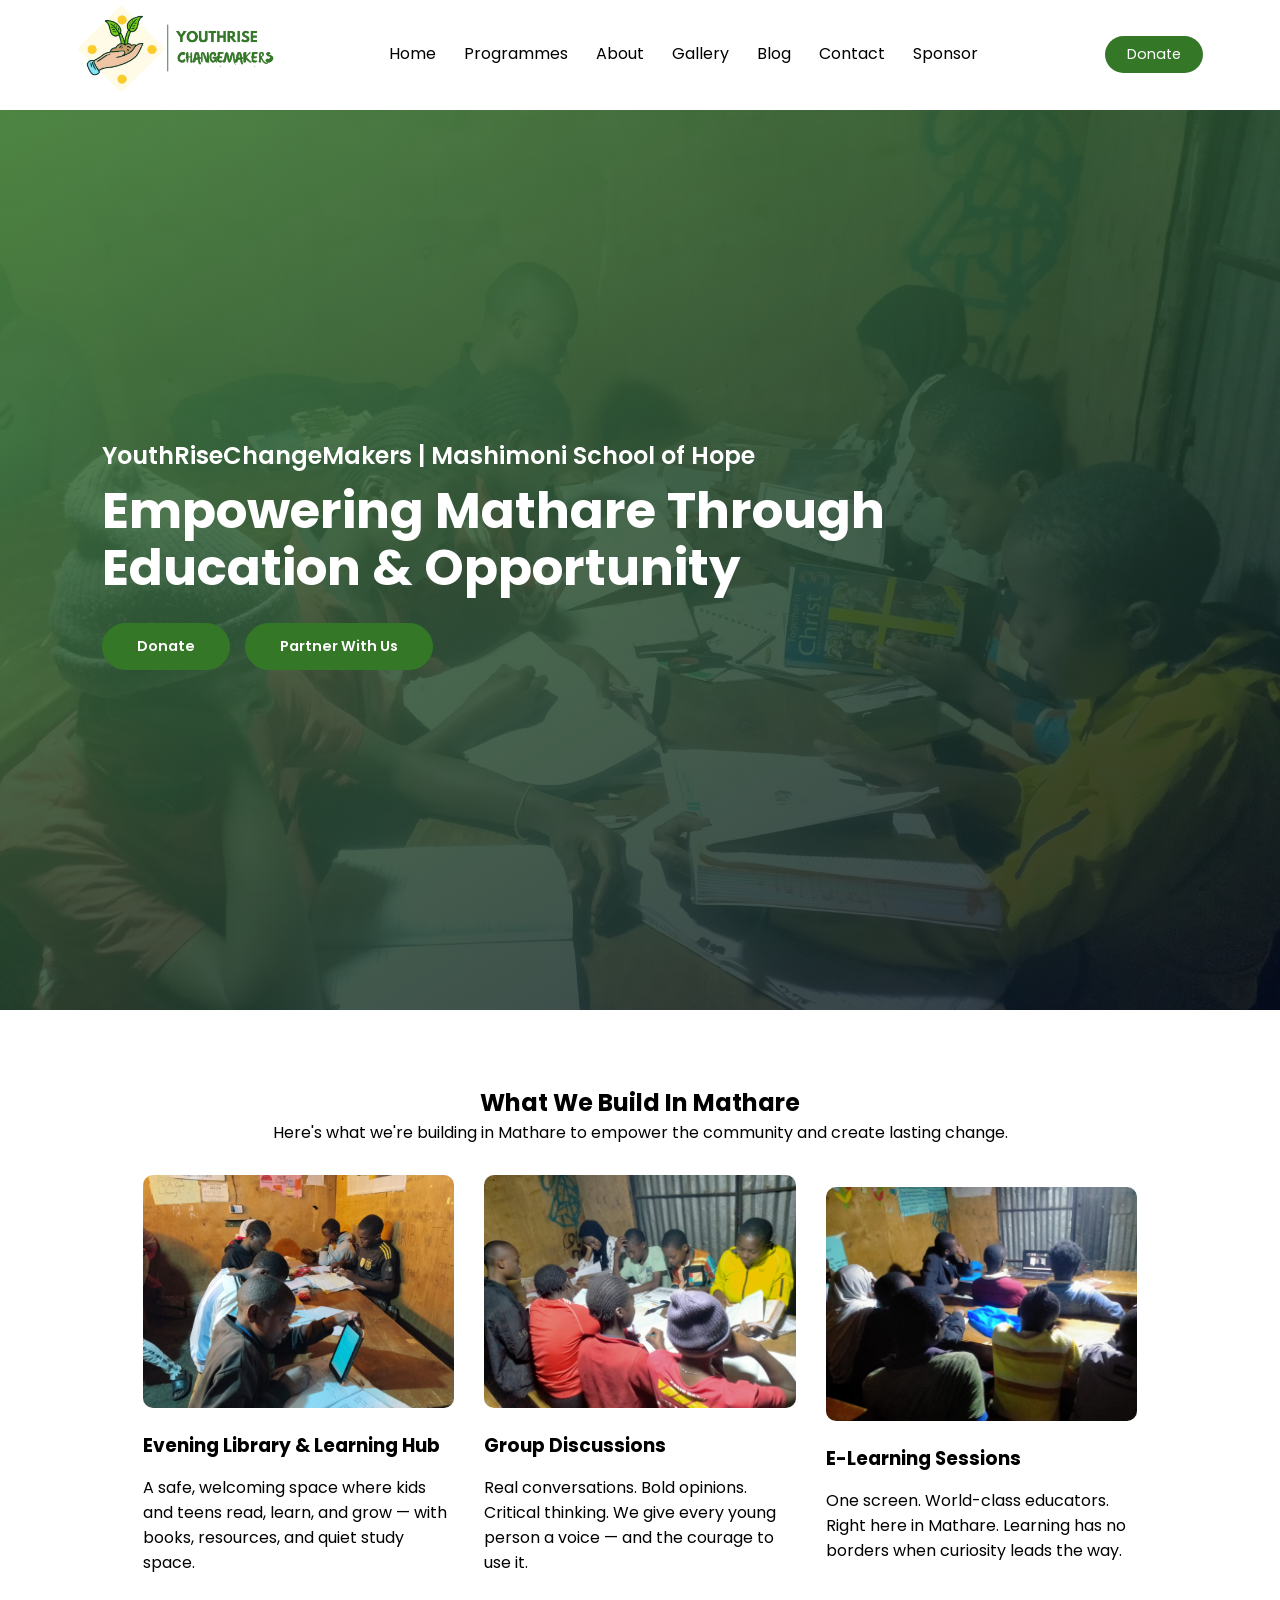
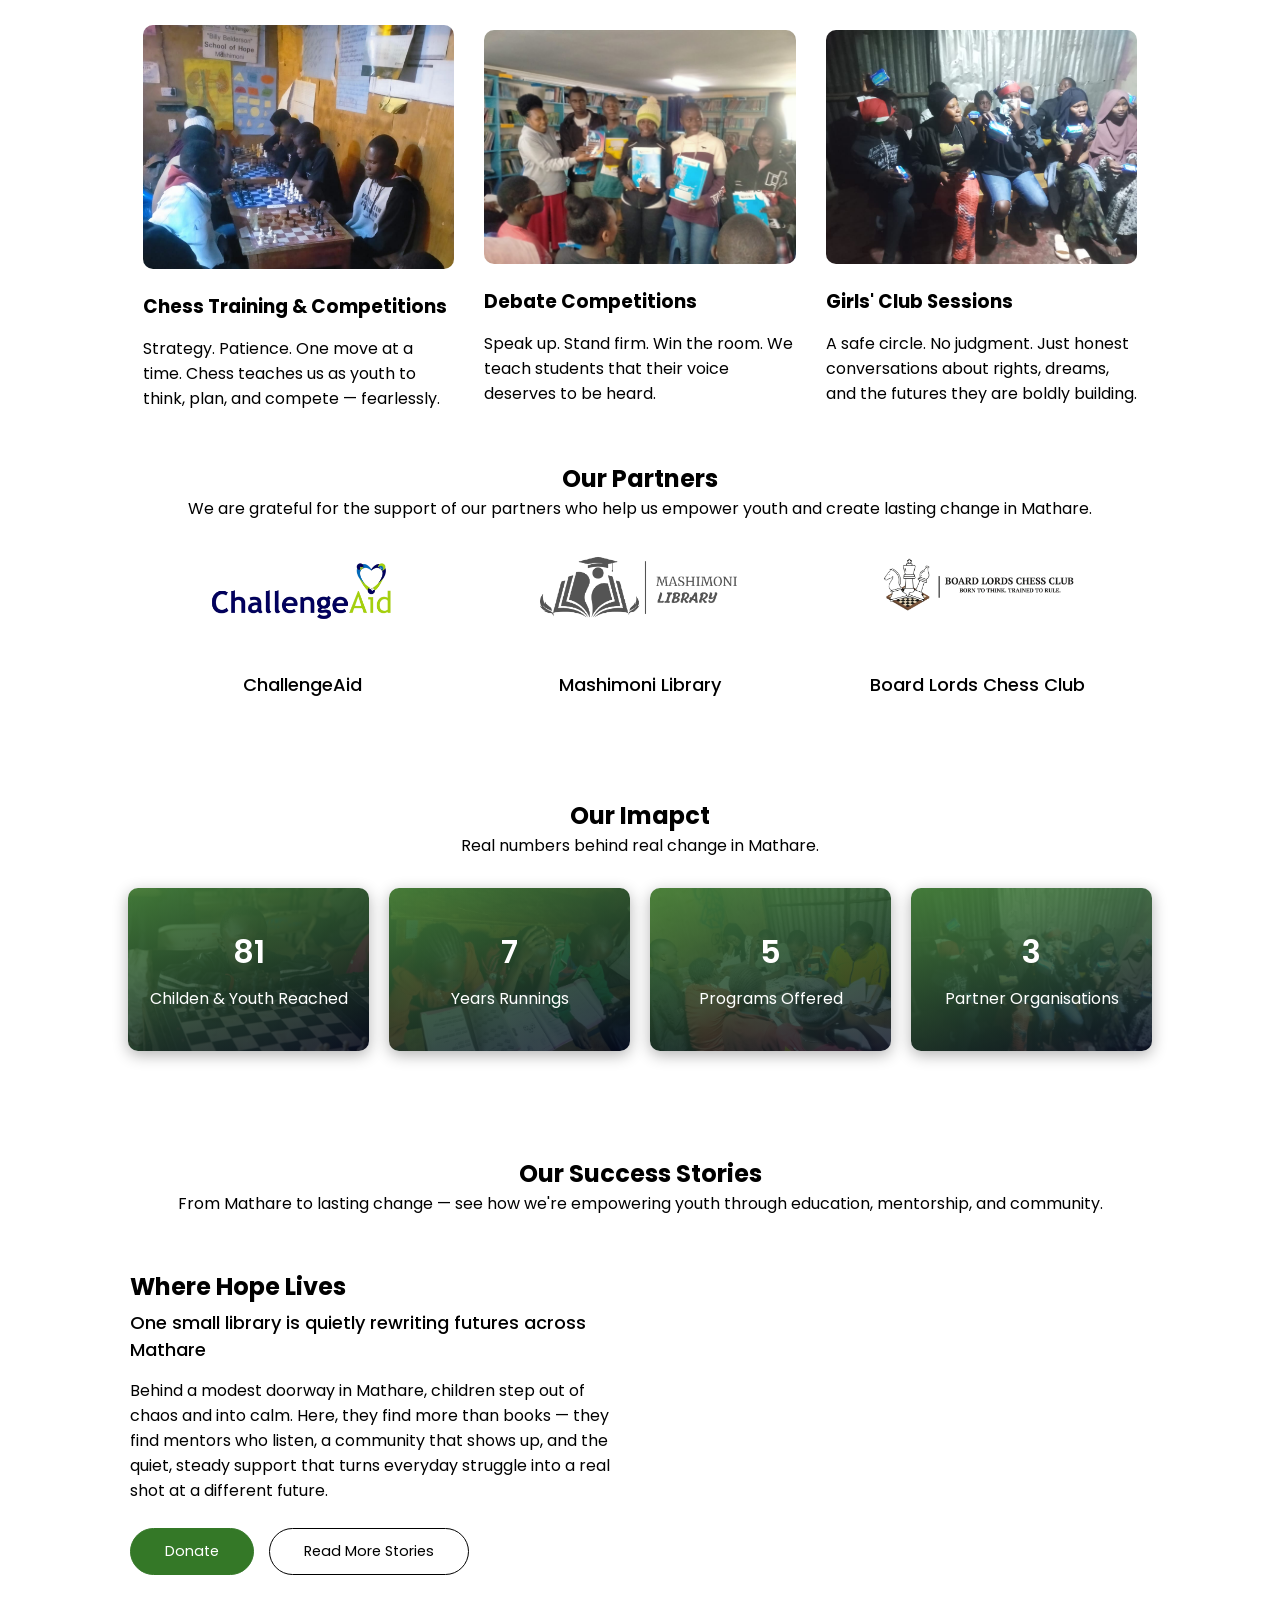
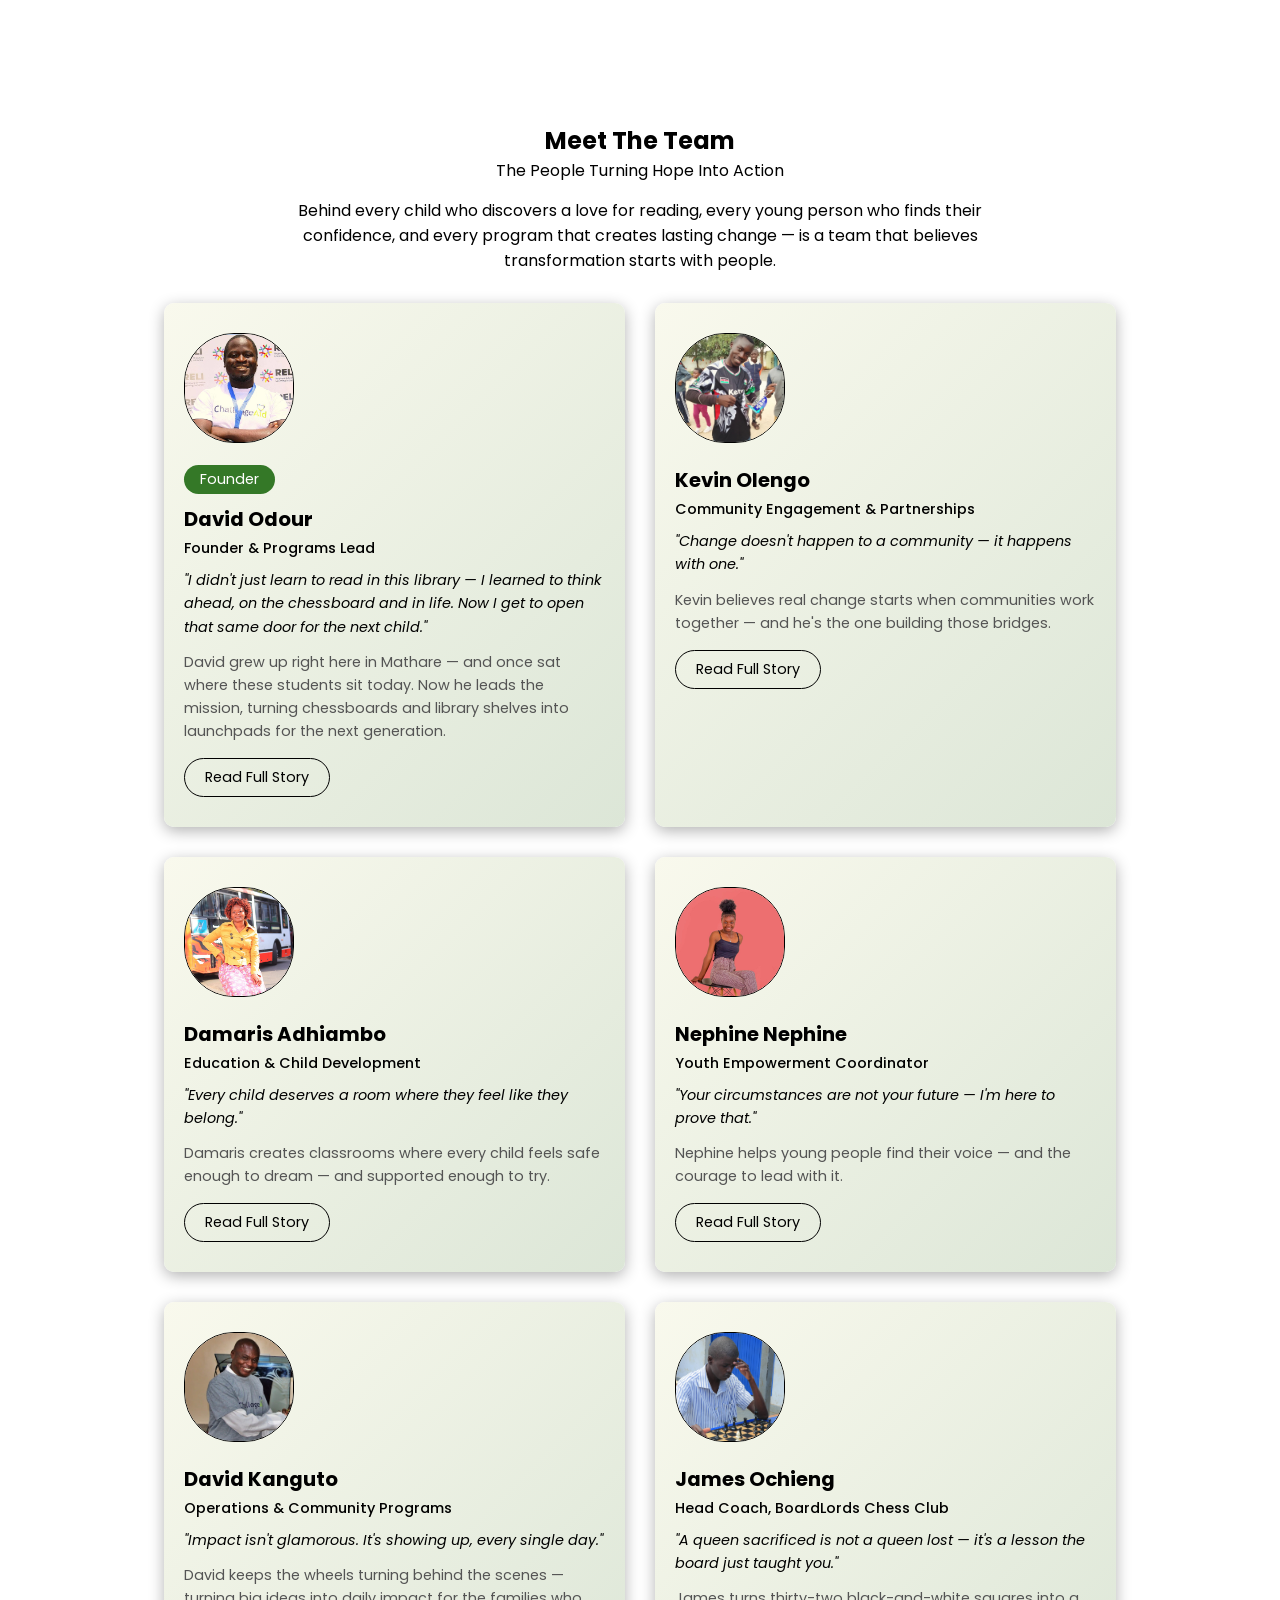
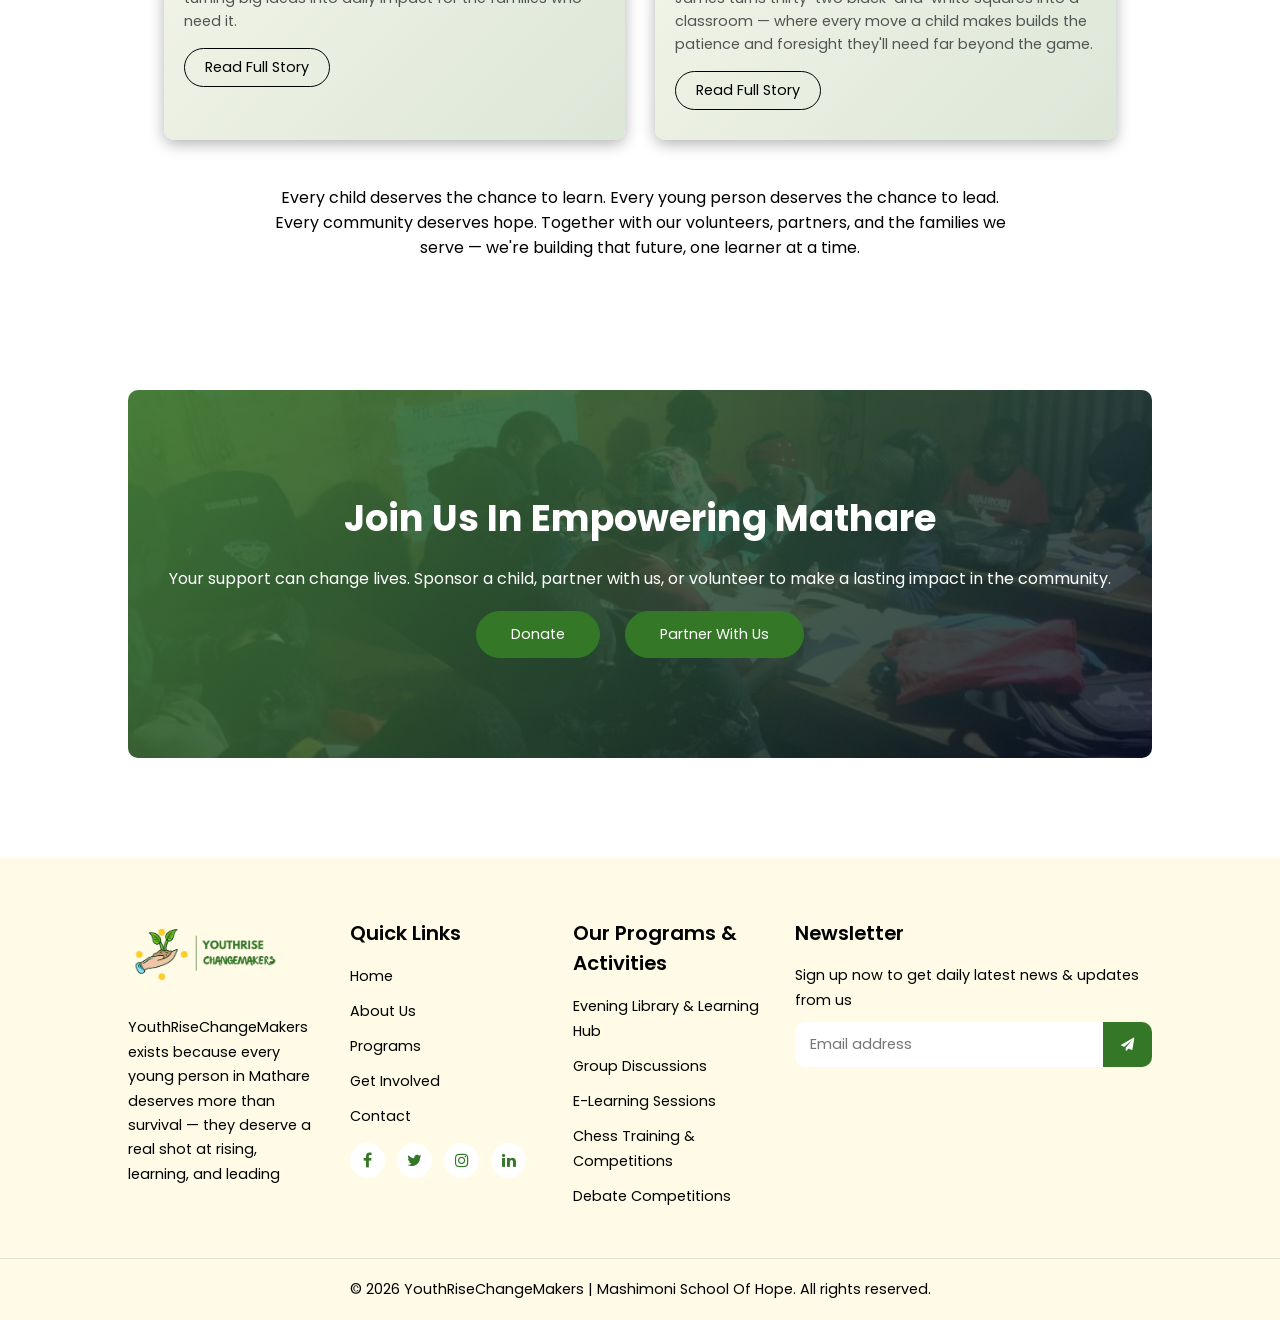
==== commit 21d50db2: "added donate btn to navbar" ====
--- a/index.html
+++ b/index.html
@@ -30,17 +30,18 @@
         <div class="nav-links" id="navLinks">
            <i class="fa fa-times" aria-hidden="true" onclick="hideMenu()"></i>
               <ul>
-                  
                 <li><a href="#">Home</a></li>
                 <li><a href="#">Programmes</a></li>
-                  <li><a href="#">About</a></li>
-                  <li><a href="#">Gallery</a></li>
-                  <li><a href="#">Blog</a></li>
-                  <li><a href="#">Contact</a></li>
-                  <li><a href="#">Sponsor</a></li>
+                <li><a href="#">About</a></li>
+                <li><a href="#">Gallery</a></li>
+                <li><a href="#">Blog</a></li>
+                <li><a href="#">Contact</a></li>
+                <li><a href="#">Sponsor</a></li>
+                <li class="nav-mobile-donate"><a href="#">Donate</a></li>
               </ul>
-          </div>
-            <i class="fa fa-bars" aria-hidden="true" onclick="showMenu()"></i>
+        </div>
+          <a href="#" class="nav-donate-btn">Donate</a>
+          <i class="fa fa-bars" aria-hidden="true" onclick="showMenu()"></i>
       </nav>
       
       <div class="overlay" id="overlay" onclick="hideMenu()"></div>
@@ -67,7 +68,7 @@
       <section class="hero-section">
         <div class="hero-content">
           <h2 class="hero-title">YouthRiseChangeMakers | Mashimoni School of Hope</h2>
-          <h3 class="hero-sub-title">Empowering Mathare Through Education & Opportunity</h3>
+          <h3 class="hero-sub-title">Empowering Mathare Through <br> Education & Opportunity</h3>
         <!--   <p class="hero-description">
           In the heart of Mathare, one of Nairobi's largest informal settlements, we run a School of Hope — a safe learning space, evening library, and youth empowerment hub for children and teens facing poverty, violence, and educational inequality.
            <br>   A home base. Built by the community, for the community
--- a/styles.css
+++ b/styles.css
@@ -63,7 +63,7 @@
 /*-------- Nav Styling --------*/
 nav{
     display: flex;
-    padding: 0.3% 6%;
+    padding: 0.1% 6%;
     justify-content: space-between;
     align-items: center;
 }
@@ -82,23 +82,42 @@
 
 .nav-links{
     flex: 1;
-    text-align: right;
-}
-
-.nav-links ul li{
+    text-align: center;
+}
+
+.nav-donate-btn{
+    display: inline-block;
+    text-decoration: none;
+    color: var(--white-color);
+    background: var(--primary-color);
+    padding: 8px 22px;
+    font-size: var(--font-size-s);
+    border-radius: var(--border-radius-s);
+    margin-left: 15px;
+    transition: 2s ease-out;
+}
+
+.nav-donate-btn:hover{
+    background: var(--white-color);
+    color: var(--dark-color);
+    border: 1px solid var(--dark-color);
+}
+
+
+.nav-links ul li:not(.nav-mobile-donate){
     list-style-type: none;
     display: inline-block;
     padding: 5px 12px;
     position: relative;
 }
 
-.nav-links ul li a{
+.nav-links ul li:not(.nav-mobile-donate) a{
     text-decoration: none;
     color: var(--dark-color);
     font-size: var(--font-size-n);
 }
 
-.nav-links ul li a::after{
+.nav-links ul li:not(.nav-mobile-donate) a::after{
     content: '';
     width: 0%;
     height: 2px;
@@ -108,8 +127,12 @@
     transition: 0.5s;
 }
 
-.nav-links ul li a:hover::after{
+.nav-links ul li:not(.nav-mobile-donate) a:hover::after{
     width: 100%;
+}
+
+.nav-mobile-donate{
+    display: none;
 }
 
 .overlay{
@@ -1000,17 +1023,22 @@
         text-align: left;
         z-index: 1000;
         transition: 1s;
+        color: var(--dark-color);
     }
 
     .nav-links ul{
-        padding: var(--font-size-xxl);
-    }
-
-    .nav-links ul li{
+        padding: var(--font-size-xl);
+        
+    }
+
+    .nav-links ul li:not(.nav-mobile-donate){
         display: block;
         padding: 10px 0;
-  
-    }
+    }
+
+     .nav-links ul li:not(.nav-mobile-donate) a{
+        color: var(--dark-color);
+     }
 
     nav .fa{
         display: block;
@@ -1018,6 +1046,24 @@
         font-size: var(--font-size-l);
         cursor: pointer;
     }
+
+    .nav-donate-btn{
+        display: none;
+    }
+
+    .nav-mobile-donate{
+        display: block;
+        margin-top: 15px;
+    }
+
+     .nav-mobile-donate a{
+        display: inline-block;
+        background: var(--white-color);
+        color: var(--dark-color);
+        padding: 10px 24px;
+        border-radius: var(--border-radius-s);
+        text-decoration: none;
+     }
 
     /* .hero-section .row-hero{
         flex-direction: column;
@@ -1044,6 +1090,7 @@
 
     .hero-content{
         max-width: 100%;
+        
     }
 
     .hero-content .hero-title{
@@ -1055,21 +1102,20 @@
         padding-bottom: 10px;
     }
 
-    .hero-content .hero-buttons{
-        flex-direction: column;
+    .hero-content .hero-buttons, .success-section .hero-buttons {
+        /* flex-direction: column; */
         gap: 15px;
         width: 100%;
-        justify-content: center;
+        justify-content: left;
         align-items: center;
-    }
-
-    .hero-content .hero-btn{
+        flex-wrap: nowrap;
+    }
+
+    .hero-content .hero-btn, .success-section .hero-btn{
         width: auto;
         text-align: center;
         padding: 12px 30px;
     }
-
-   
 
     /*----- Mobile Animation -----*/
     .hero-col:first-child, .hero-col:last-child{
@@ -1142,15 +1188,16 @@
     }
 
     .cta-buttons{
-        flex-direction: column;
+        /* flex-direction: column; */
         gap: 15px;
         width: 100%;
         justify-content: center;
     }
 
    .cta-section .cta-buttons .hero-btn{
-        width: 100%;
+        width: auto;
         text-align: center;
+        padding: 12px 30px;
     }
 
     /*-------- Footer Section --------*/
@@ -1208,17 +1255,18 @@
     }
 
     .nav-links ul{
-        padding: 20px;
-    }
-
-    .nav-links ul li{
+        padding: var(--font-size-hero);
+        
+    }
+
+    .nav-links ul li:not(.nav-mobile-donate){
         display: block;
-        padding: 10px 0;
-    }
-
-    .nav-links ul li a{
-    color: var(--dark-color);
-    font-size: var(--font-size-m);
+        padding: 15px 0;
+    }
+
+    .nav-links ul li:not(.nav-mobile-donate) a{
+        color: var(--dark-color);
+        font-size: var(--font-size-m);
     }
 
     nav .fa{
@@ -1227,6 +1275,29 @@
         font-size: var(--font-size-l);
         cursor: pointer;
     }
+
+    .nav-donate-btn{
+        display: none;
+    }
+
+    .nav-mobile-donate{
+        display: block;
+        margin-top: 15px;
+    }
+
+     .nav-mobile-donate a{
+        display: inline-block;
+        background: var(--white-color);
+        color: var(--dark-color);
+        padding: 10px 24px;
+        border-radius: var(--border-radius-s);
+        text-decoration: none;
+     }
+
+     .nav-mobile-donate a:hover{
+        background: var(--primary-color);
+        color: var(--white-color);
+     }
 
     /*-------- Hero Styling --------*/
     /* .hero-col .hero-title{
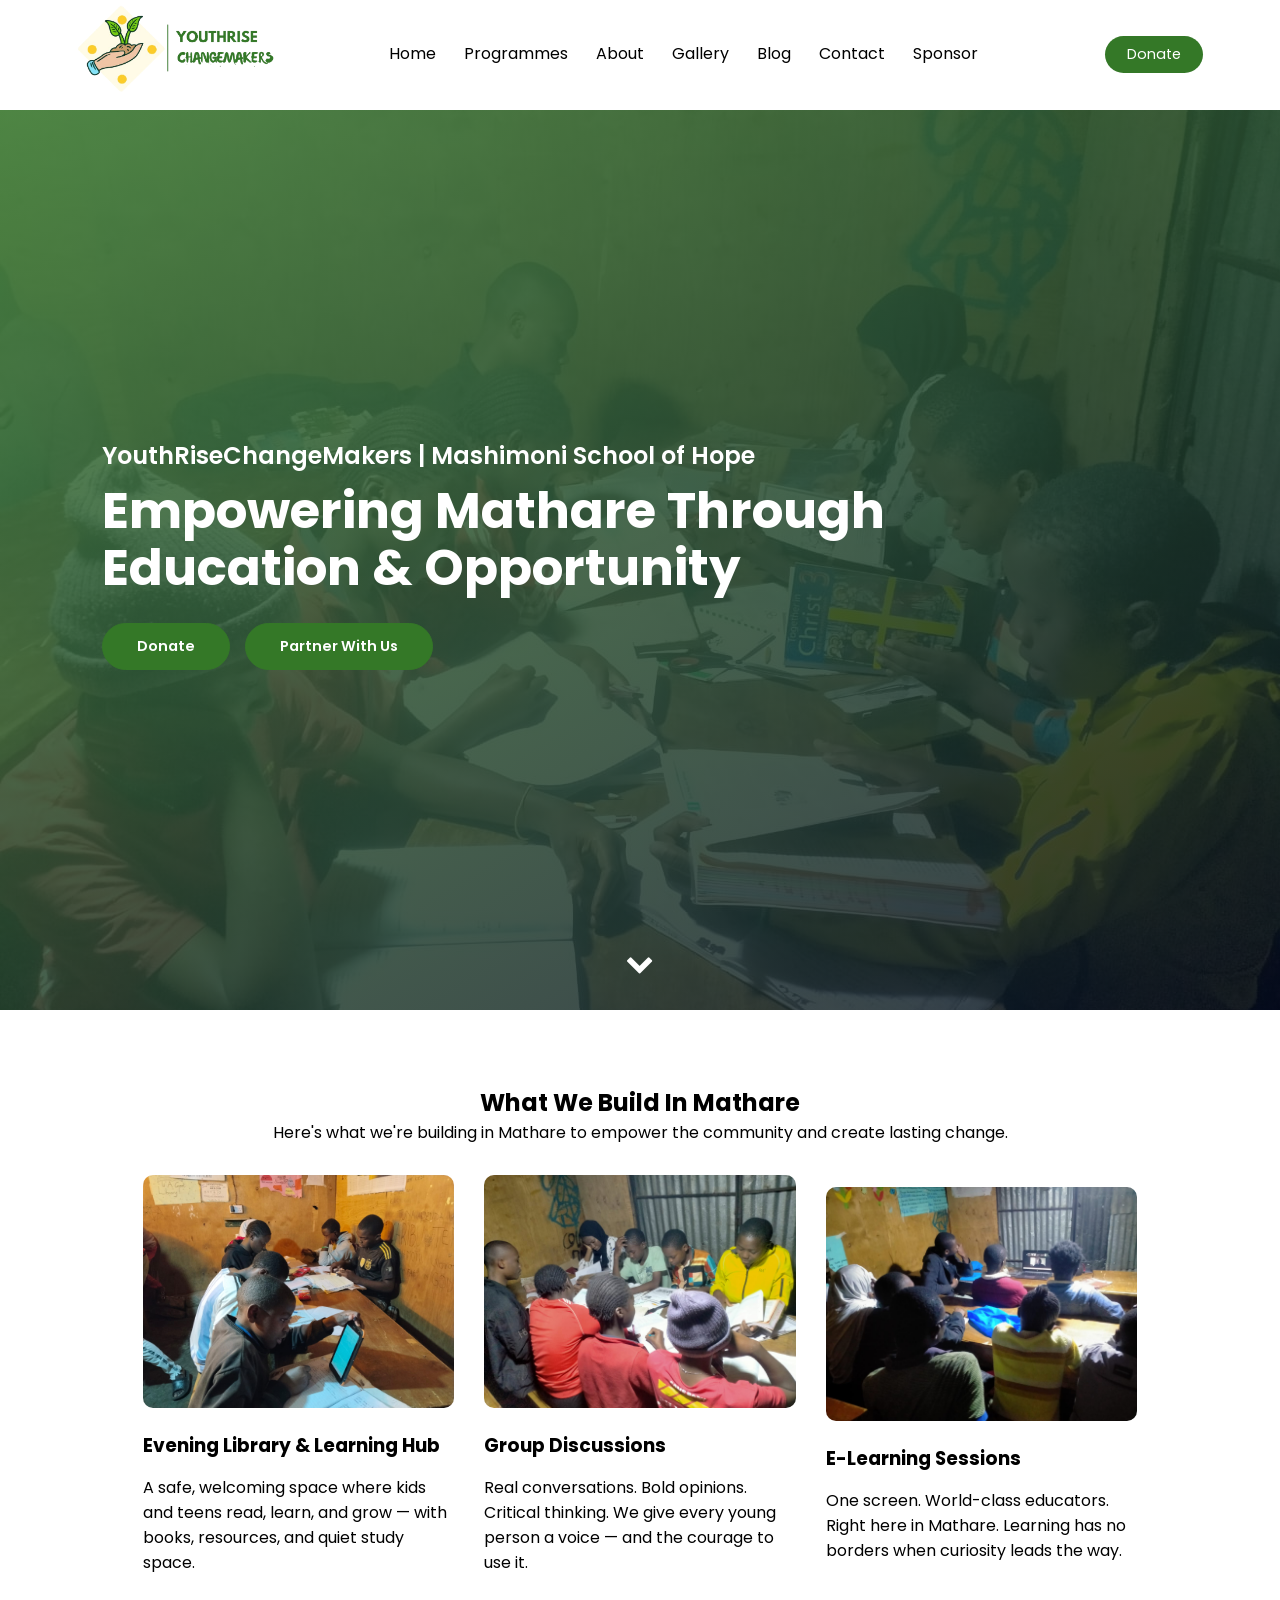
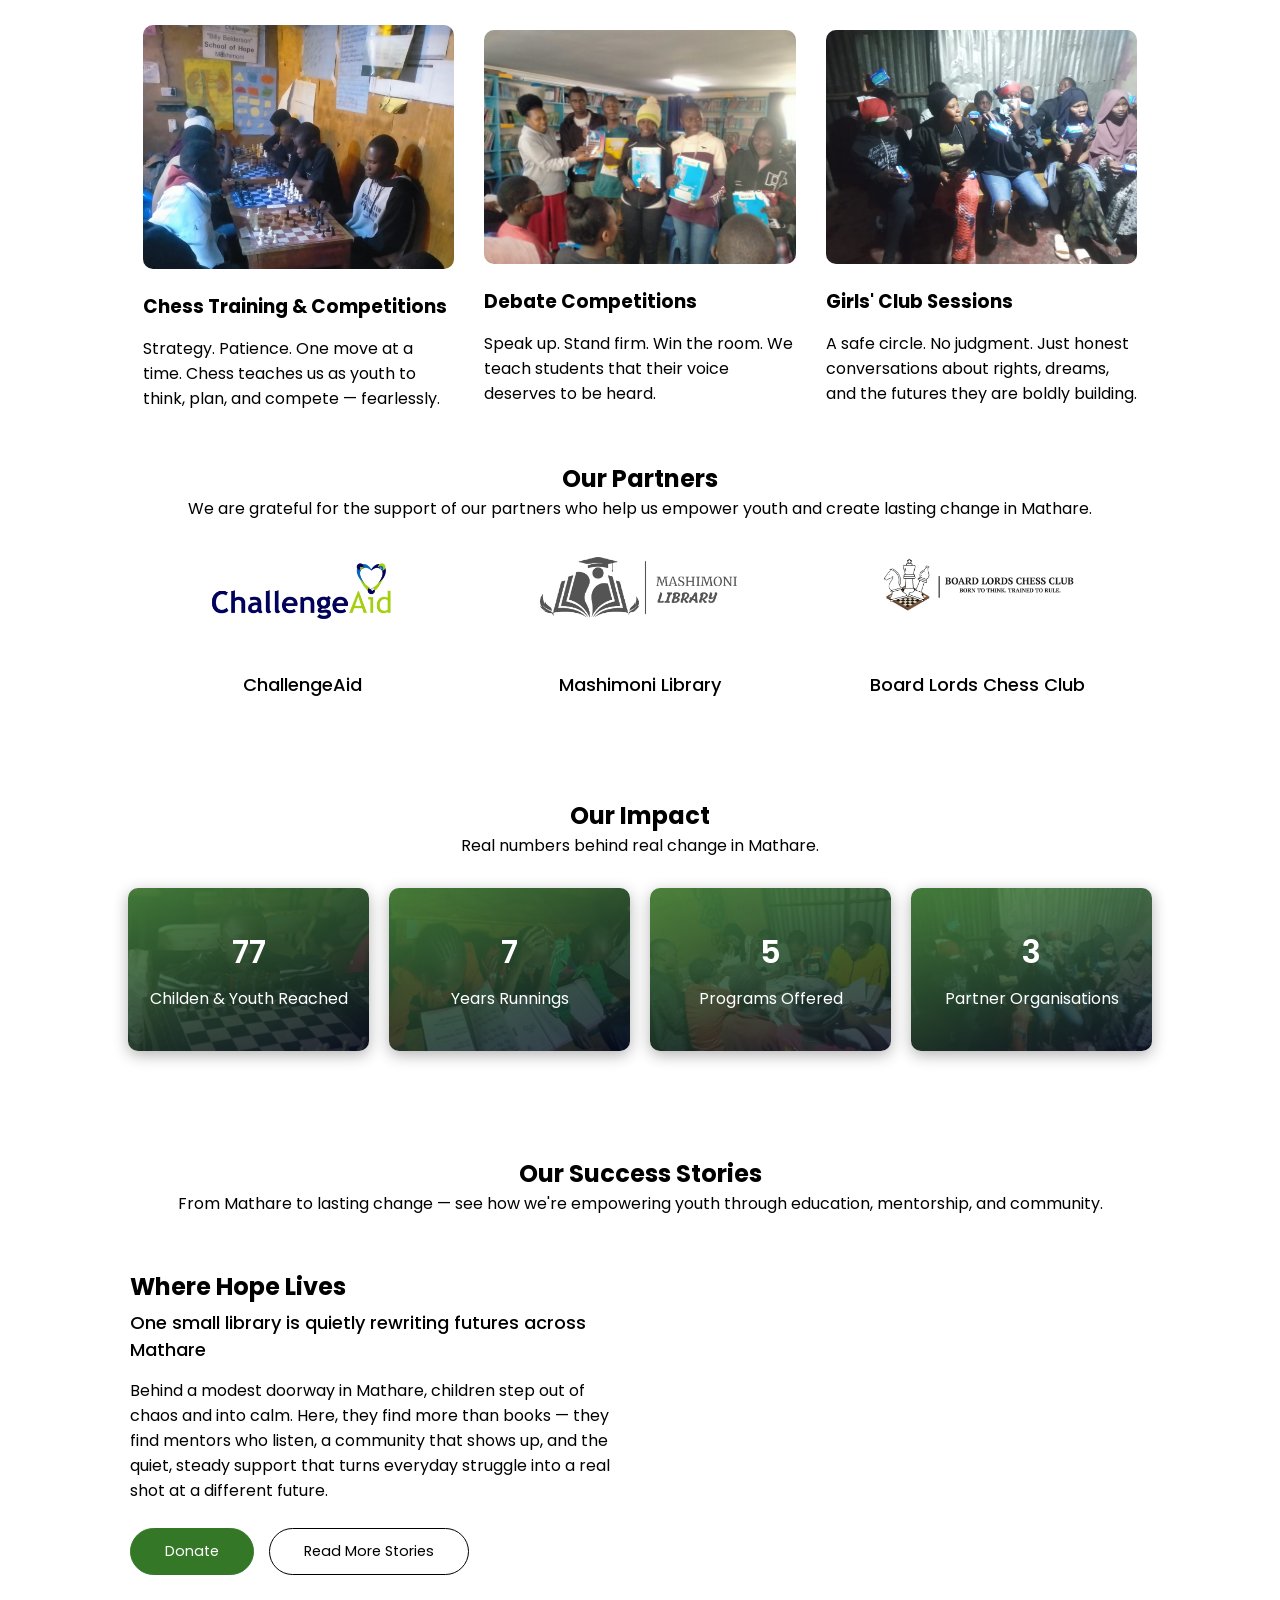
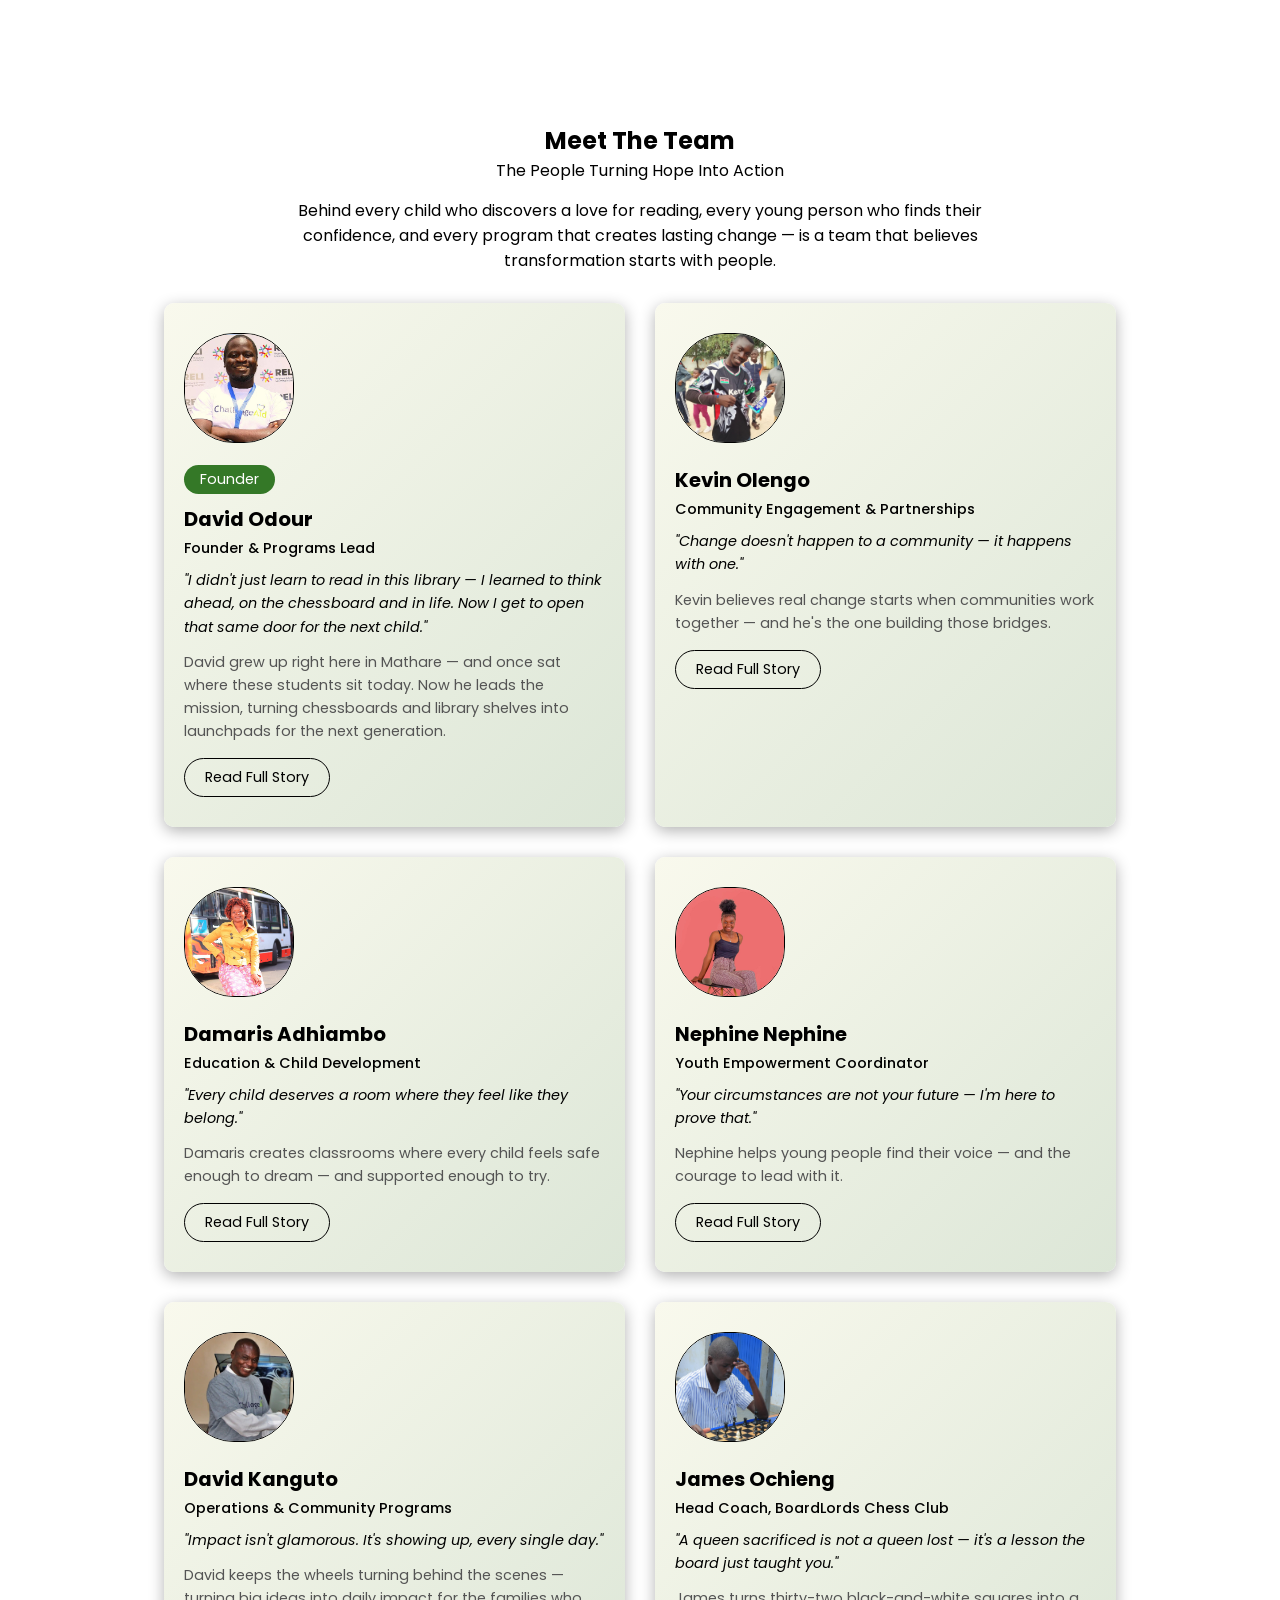
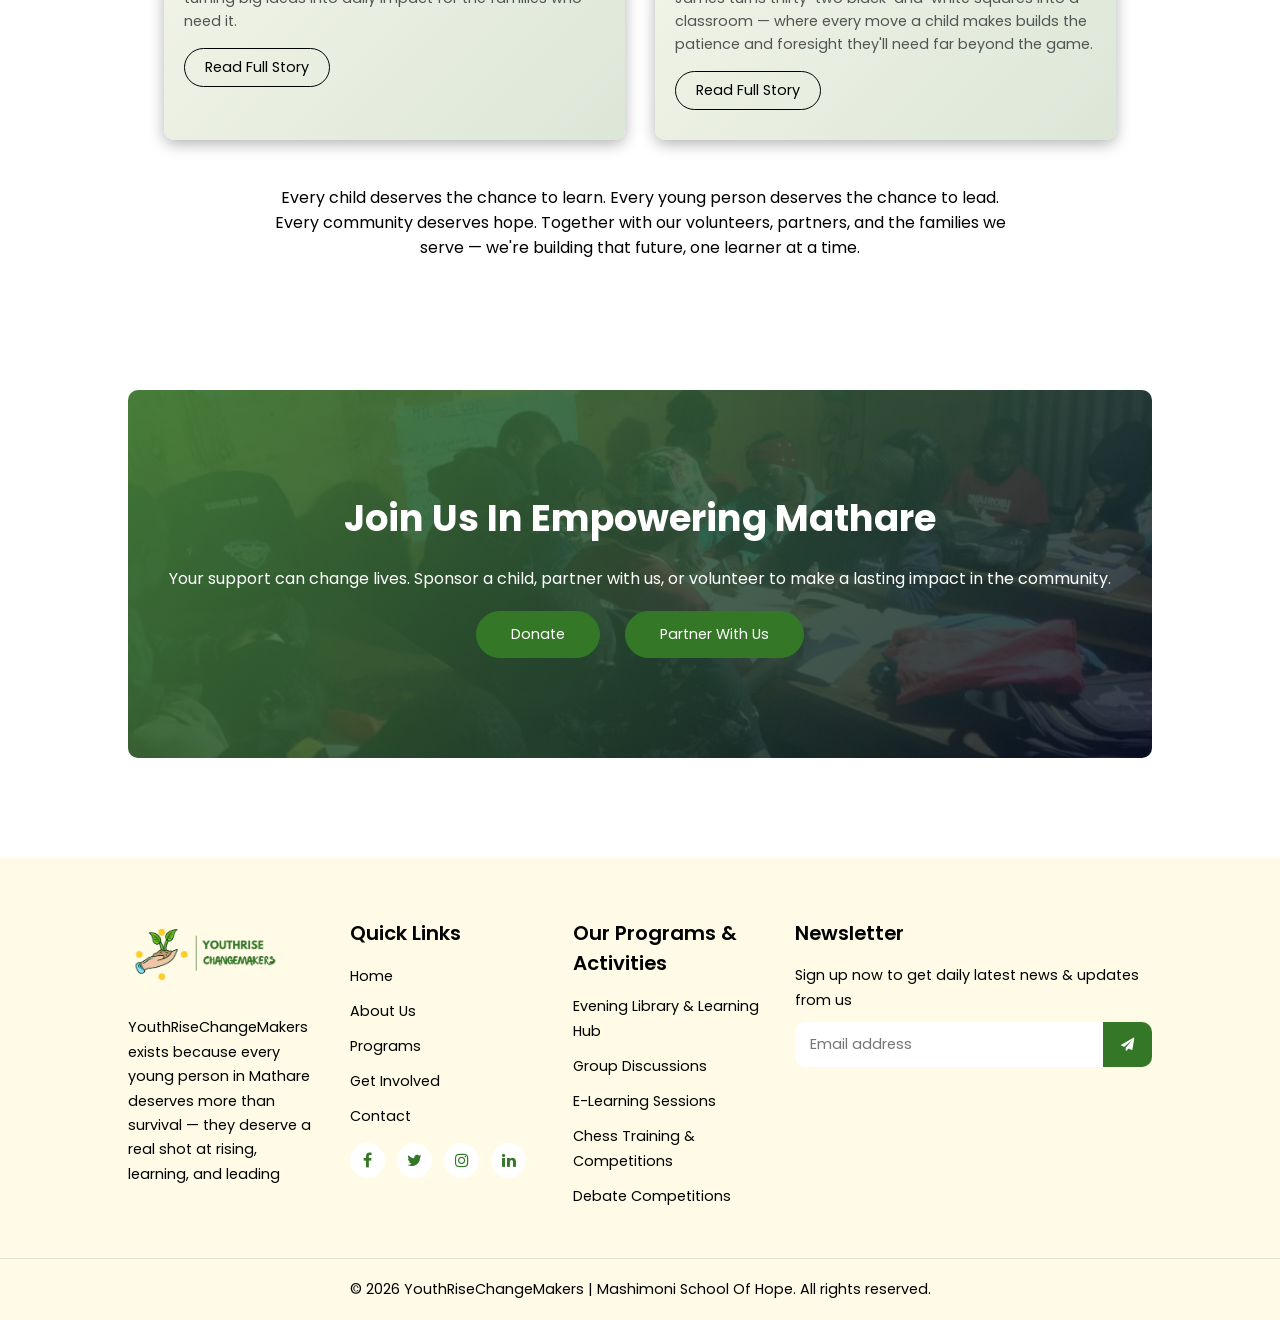
==== commit 7f83557d: "updated hero section" ====
--- a/index.html
+++ b/index.html
@@ -1,139 +1,254 @@
-<!DOCTYPE html>
+<!doctype html>
 <html lang="en">
-<head>
-    <meta charset="UTF-8">
-    <meta name="viewport" content="width=device-width, initial-scale=1.0">
+  <head>
+    <meta charset="UTF-8" />
+    <meta name="viewport" content="width=device-width, initial-scale=1.0" />
     <title>Mashimoni School Of Hope</title>
 
     <!-------------Linking CSS Styles ----------->
-    <link rel="stylesheet" href="styles.css">
+    <link rel="stylesheet" href="styles.css" />
 
     <!------------Linking Google Fonts  ------------->
-    <link rel="preconnect" href="https://fonts.googleapis.com">
-    <link rel="preconnect" href="https://fonts.gstatic.com" crossorigin>
-    <link href="https://fonts.googleapis.com/css2?family=Miniver&family=Poppins:ital,wght@0,100;0,200;0,300;0,400;0,500;0,600;0,700;1,400&display=swap" rel="stylesheet">
+    <link rel="preconnect" href="https://fonts.googleapis.com" />
+    <link rel="preconnect" href="https://fonts.gstatic.com" crossorigin />
+    <link
+      href="https://fonts.googleapis.com/css2?family=Miniver&family=Poppins:ital,wght@0,100;0,200;0,300;0,400;0,500;0,600;0,700;1,400&display=swap"
+      rel="stylesheet"
+    />
 
     <!---------- Linking Font Awesome Styles ------------>
-    <link rel="stylesheet" href="https://stackpath.bootstrapcdn.com/font-awesome/4.7.0/css/font-awesome.min.css">
+    <link
+      rel="stylesheet"
+      href="https://stackpath.bootstrapcdn.com/font-awesome/4.7.0/css/font-awesome.min.css"
+    />
 
     <!---------- Linking Website Icon ------------>
-    <link rel="icon" type="image/png" href="images/Mashimoni-Favicon-Icon-v1-removebg-preview.png" alt="YouthRiseChangeMakers Favicon Icon">
-
-</head>
-
-<body>
+    <link
+      rel="icon"
+      type="image/png"
+      href="images/Mashimoni-Favicon-Icon-v1-removebg-preview.png"
+      alt="YouthRiseChangeMakers Favicon Icon"
+    />
+  </head>
+
+  <body>
     <main>
-    <section class="header">
-      <nav>
-        <a href="index.html"><img src="images/YouthRiseChangemakers-Logo.png" alt="YouthRiseChange Makers Logo Icon" class="logo-icon"></a>
-
-        <div class="nav-links" id="navLinks">
-           <i class="fa fa-times" aria-hidden="true" onclick="hideMenu()"></i>
-              <ul>
-                <li><a href="#">Home</a></li>
-                <li><a href="#">Programmes</a></li>
-                <li><a href="#">About</a></li>
-                <li><a href="#">Gallery</a></li>
-                <li><a href="#">Blog</a></li>
-                <li><a href="#">Contact</a></li>
-                <li><a href="#">Sponsor</a></li>
-                <li class="nav-mobile-donate"><a href="#">Donate</a></li>
-              </ul>
-        </div>
+      <section class="header">
+        <nav>
+          <a href="index.html"
+            ><img
+              src="images/YouthRiseChangemakers-Logo.png"
+              alt="YouthRiseChange Makers Logo Icon"
+              class="logo-icon"
+          /></a>
+
+          <div class="nav-links" id="navLinks">
+            <i class="fa fa-times" aria-hidden="true" onclick="hideMenu()"></i>
+            <ul>
+              <li><a href="#">Home</a></li>
+              <li><a href="#">Programmes</a></li>
+              <li><a href="#">About</a></li>
+              <li><a href="#">Gallery</a></li>
+              <li><a href="#">Blog</a></li>
+              <li><a href="#">Contact</a></li>
+              <li><a href="#">Sponsor</a></li>
+              <li class="nav-mobile-donate"><a href="#">Donate</a></li>
+            </ul>
+          </div>
           <a href="#" class="nav-donate-btn">Donate</a>
           <i class="fa fa-bars" aria-hidden="true" onclick="showMenu()"></i>
-      </nav>
-      
-      <div class="overlay" id="overlay" onclick="hideMenu()"></div>
-
-      <!-- <section class="hero-section">
-      <div class="row-hero">
-        <div class="hero-col">
-          <h2 class="hero-title">YouthRiseChangeMakers | Mashimoni School of Hope</h2>
-          <h3 class="hero-sub-title">Empowering Mathare Through Education & Opportunity</h3>
-          <p class="hero-description">In the heart of Mathare, one of Nairobi's largest informal settlements, we run a School of Hope — a safe learning space, evening library, and youth empowerment hub for children and teens facing poverty, violence, and educational inequality.
-          <br>
-          A home base. Built by the community, for the community
-          </p>
-          <div class="hero-buttons">
-            <a href="#" class="hero-btn side-btn">Sponsor A Child</a>
-            <a href="#" class="hero-btn">Partner With Us</a>
-          </div>
-        </div>
-        <div class="hero-col">
-          <img src="images/Students-Discussing-in-library.jpeg" alt="Hero" class="hero-image">
-        </div>
-      </div> -->
-
-      <section class="hero-section">
-        <div class="hero-content">
-          <h2 class="hero-title">YouthRiseChangeMakers | Mashimoni School of Hope</h2>
-          <h3 class="hero-sub-title">Empowering Mathare Through <br> Education & Opportunity</h3>
-        <!--   <p class="hero-description">
-          In the heart of Mathare, one of Nairobi's largest informal settlements, we run a School of Hope — a safe learning space, evening library, and youth empowerment hub for children and teens facing poverty, violence, and educational inequality.
-           <br>   A home base. Built by the community, for the community
-          </p> -->
-
-          <div class="hero-buttons">
-            <a href="#" class="hero-btn side-btn">Donate</a>
-            <a href="#" class="hero-btn side-btn">Partner With Us</a>
-          </div>
-        </div>
-      </section>
-
-    </section>
-
-    <!------- WHAT WE BUILD SECTION------->
-  <section class="our-services">
-    <h1 class="fade-up">What We Build In Mathare</h1>
-    <p class="fade-up">Here's what we're building in Mathare to empower the community and create lasting change.</p>
-
-    <div class="row-our-services">
-      <div class="our-services-col">
-        <img src="images/safe-learning-spaces.jpeg" alt="Library Books" class="our-services-image">
-        <h3>Evening Library & Learning Hub</h3>
-        <p>A safe, welcoming space where kids and teens read, learn, and grow — with books, resources, and quiet study space.</p>
-      </div>
-      
-      <div class="our-services-col">
-        <img src="images/group-discussions.jpeg" alt="Library Books" class="our-services-image">
-        <h3>Group Discussions</h3>
-        <p>Real conversations. Bold opinions. Critical thinking. We give every young person a voice — and the courage to use it.</p>
-      </div>
-
-      <div class="our-services-col">
-        <img src="images/Zoom-sessions.jpeg" alt="Zooms Sessions" class="our-services-image">
-        <h3>E-Learning Sessions</h3>
-        <p>One screen. World-class educators. Right here in Mathare. Learning has no borders when curiosity leads the way.</p>
-      </div>
-
-    </div>
-
-    <div class="row-our-services">
-      <div class="our-services-col">
-        <img src="images/chess-competion.jpg" alt="Library Books" class="our-services-image">
-        <h3>Chess Training & Competitions</h3>
-        <p>Strategy. Patience. One move at a time. Chess teaches us as youth to think, plan, and compete — fearlessly.</p>
-      </div>
-      
-      <div class="our-services-col">
-        <img src="images/debate-competitons.jpeg" alt="Library Books" class="our-services-image">
-        <h3>Debate Competitions</h3>
-        <p>Speak up. Stand firm. Win the room. We teach  students that their voice deserves to be heard.</p>
-      </div>
-
-      <div class="our-services-col">
-        <img src="images/girls-club-sessions.jpeg" alt="Zooms Sessions" class="our-services-image">
-        <h3>Girls' Club Sessions</h3>
-        <p>A safe circle. No judgment. Just honest conversations about rights, dreams, and the futures they are boldly building.</p>
-      </div>
-
-    </div>
-
-  </section>
-
-   <!------- Our History ------->
-  <!--  <section class="history-section">
+        </nav>
+
+        <div class="overlay" id="overlay" onclick="hideMenu()"></div>
+
+        <section class="hero-section">
+          <div
+            class="hero-slide active"
+            style="
+              background-image:
+                linear-gradient(
+                  150deg,
+                  var(--footer-hover-color),
+                  var(--image-hover-color)
+                ),
+                url(images/Students-Discussing-in-library.jpeg);
+            "
+          >
+            <div class="hero-content">
+              <h2 class="hero-title">
+                YouthRiseChangeMakers | Mashimoni School of Hope
+              </h2>
+              <h3 class="hero-sub-title">
+                Empowering Mathare Through <br class="desktop-only-first" />
+                Education & Opportunity
+              </h3>
+
+              <div class="hero-buttons">
+                <a href="#" class="hero-btn side-btn">Donate</a>
+                <a href="#" class="hero-btn side-btn">Partner With Us</a>
+              </div>
+            </div>
+          </div>
+
+          <div
+            class="hero-slide"
+            style="
+              background-image:
+                linear-gradient(
+                  150deg,
+                  var(--footer-hover-color),
+                  var(--image-hover-color)
+                ),
+                url(images/students-certificates.jpeg);
+            "
+          >
+            <div class="hero-content">
+              <h2 class="hero-title">
+                YouthRiseChangeMakers | Mashimoni School of Hope
+              </h2>
+              <h3 class="hero-sub-title">
+                Uniting Mathare Through <br class="desktop-only-second" />
+                Family & Belonging
+              </h3>
+
+              <div class="hero-buttons">
+                <a href="#" class="hero-btn side-btn">Donate</a>
+                <a href="#" class="hero-btn side-btn">Join Us</a>
+              </div>
+            </div>
+          </div>
+
+          <div
+            class="hero-slide"
+            style="
+              background-image:
+                linear-gradient(
+                  150deg,
+                  var(--footer-hover-color),
+                  var(--image-hover-color)
+                ),
+                url(images/mashimoni-campus-together.jpg);
+            "
+          >
+            <div class="hero-content">
+              <h2 class="hero-title">
+                YouthRiseChangeMakers | Mashimoni School of Hope
+              </h2>
+              <h3 class="hero-sub-title">
+                Where Every Child <br class="desktop-only-third" />Finds A
+                Family
+              </h3>
+
+              <div class="hero-buttons">
+                <a href="#" class="hero-btn side-btn">Support Us</a>
+                <a href="#" class="hero-btn side-btn">Connect With Us</a>
+              </div>
+            </div>
+          </div>
+
+          <a
+            href="#"
+            class="scroll-down-arrow"
+            aria-label="Scroll to next section"
+          >
+            <i class="fa fa-chevron-down"></i>
+          </a>
+        </section>
+      </section>
+
+      <!------- WHAT WE BUILD SECTION------->
+      <section class="our-services" id="services">
+        <h1 class="fade-up">What We Build In Mathare</h1>
+        <p class="fade-up">
+          Here's what we're building in Mathare to empower the community and
+          create lasting change.
+        </p>
+
+        <div class="row-our-services">
+          <div class="our-services-col">
+            <img
+              src="images/safe-learning-spaces.jpeg"
+              alt="Library Books"
+              class="our-services-image"
+            />
+            <h3>Evening Library & Learning Hub</h3>
+            <p>
+              A safe, welcoming space where kids and teens read, learn, and grow
+              — with books, resources, and quiet study space.
+            </p>
+          </div>
+
+          <div class="our-services-col">
+            <img
+              src="images/group-discussions.jpeg"
+              alt="Library Books"
+              class="our-services-image"
+            />
+            <h3>Group Discussions</h3>
+            <p>
+              Real conversations. Bold opinions. Critical thinking. We give
+              every young person a voice — and the courage to use it.
+            </p>
+          </div>
+
+          <div class="our-services-col">
+            <img
+              src="images/Zoom-sessions.jpeg"
+              alt="Zooms Sessions"
+              class="our-services-image"
+            />
+            <h3>E-Learning Sessions</h3>
+            <p>
+              One screen. World-class educators. Right here in Mathare. Learning
+              has no borders when curiosity leads the way.
+            </p>
+          </div>
+        </div>
+
+        <div class="row-our-services">
+          <div class="our-services-col">
+            <img
+              src="images/chess-competion.jpg"
+              alt="Library Books"
+              class="our-services-image"
+            />
+            <h3>Chess Training & Competitions</h3>
+            <p>
+              Strategy. Patience. One move at a time. Chess teaches us as youth
+              to think, plan, and compete — fearlessly.
+            </p>
+          </div>
+
+          <div class="our-services-col">
+            <img
+              src="images/debate-competitons.jpeg"
+              alt="Library Books"
+              class="our-services-image"
+            />
+            <h3>Debate Competitions</h3>
+            <p>
+              Speak up. Stand firm. Win the room. We teach students that their
+              voice deserves to be heard.
+            </p>
+          </div>
+
+          <div class="our-services-col">
+            <img
+              src="images/girls-club-sessions.jpeg"
+              alt="Zooms Sessions"
+              class="our-services-image"
+            />
+            <h3>Girls' Club Sessions</h3>
+            <p>
+              A safe circle. No judgment. Just honest conversations about
+              rights, dreams, and the futures they are boldly building.
+            </p>
+          </div>
+        </div>
+      </section>
+
+      <!------- Our History ------->
+      <!--  <section class="history-section">
       <div class="row-history">
         <div class="history-col">
           <h2 class="history-title">Our History</h2>
@@ -160,257 +275,387 @@
         </div>
     </section> -->
 
-
-  <!------- Our Partners Section ------->
-  <section class="partners-section">
-    <h1 class="fade-up">Our Partners</h1>
-    <p class="fade-up">We are grateful for the support of our partners who help us empower youth and create lasting change in Mathare.</p>
-
-    <div class="row-partners">
-      <div class="partner-col">
-        <img src="images/ChallengeAid-Logo.png" alt="ChallengeAid Logo" class="partner-logo">
-        <h3 class="partner-name">ChallengeAid</h3>
+      <!------- Our Partners Section ------->
+      <section class="partners-section">
+        <h1 class="fade-up">Our Partners</h1>
+        <p class="fade-up">
+          We are grateful for the support of our partners who help us empower
+          youth and create lasting change in Mathare.
+        </p>
+
+        <div class="row-partners">
+          <div class="partner-col">
+            <img
+              src="images/ChallengeAid-Logo.png"
+              alt="ChallengeAid Logo"
+              class="partner-logo"
+            />
+            <h3 class="partner-name">ChallengeAid</h3>
+          </div>
+
+          <div class="partner-col">
+            <img
+              src="images/mashimoni-library-logo.png"
+              alt="Mashimoni Library Logo"
+              class="partner-logo"
+            />
+            <h3 class="partner-name">Mashimoni Library</h3>
+          </div>
+
+          <div class="partner-col">
+            <img
+              src="images/boards-lords-chess-club-logo.png"
+              alt="Board Lords Chess Club Logo"
+              class="partner-logo"
+            />
+            <h3 class="partner-name">Board Lords Chess Club</h3>
+          </div>
+        </div>
+      </section>
+
+      <!------- Our Impact Section ------->
+      <section class="impact-section">
+        <h1 class="fade-up">Our Impact</h1>
+        <p class="fade-up">Real numbers behind real change in Mathare.</p>
+
+        <div class="row-impact">
+          <div class="impact-col fade-up">
+            <h2 class="impact-number" data-target="100">0</h2>
+            <p class="impact-label">Childen & Youth Reached</p>
+          </div>
+
+          <div class="impact-col fade-up">
+            <h2 class="impact-number" data-target="8">0</h2>
+            <p class="impact-label">Years Runnings</p>
+          </div>
+
+          <div class="impact-col fade-up">
+            <h2 class="impact-number" data-target="6">0</h2>
+            <p class="impact-label">Programs Offered</p>
+          </div>
+
+          <div class="impact-col fade-up">
+            <h2 class="impact-number" data-target="3">0</h2>
+            <p class="impact-label">Partner Organisations</p>
+          </div>
+        </div>
+      </section>
+
+      <!------- Success Story Section ------->
+      <section class="success-section">
+        <h1 class="fade-up">Our Success Stories</h1>
+        <p class="fade-up">
+          From Mathare to lasting change — see how we're empowering youth
+          through education, mentorship, and community.
+        </p>
+
+        <div class="row-success">
+          <div class="success-col">
+            <h2 class="success-title">Where Hope Lives</h2>
+            <h3 class="success-sub-title">
+              One small library is quietly rewriting futures across Mathare
+            </h3>
+            <p class="success-description">
+              Behind a modest doorway in Mathare, children step out of chaos and
+              into calm. Here, they find more than books — they find mentors who
+              listen, a community that shows up, and the quiet, steady support
+              that turns everyday struggle into a real shot at a different
+              future.
+            </p>
+
+            <div class="hero-buttons">
+              <a href="#" class="hero-btn side-btn">Donate</a>
+              <a href="#" class="hero-btn">Read More Stories</a>
+            </div>
+          </div>
+
+          <div class="success-col">
+            <iframe
+              width="560"
+              height="315"
+              src="https://www.youtube.com/embed/IDX6xxbkaJo?si=fbEeDjoWBXKh19aC"
+              title="YouTube video player"
+              frameborder="0"
+              allow="
+                accelerometer;
+                autoplay;
+                clipboard-write;
+                encrypted-media;
+                gyroscope;
+                picture-in-picture;
+                web-share;
+              "
+              referrerpolicy="strict-origin-when-cross-origin"
+              allowfullscreen
+            ></iframe>
+          </div>
+        </div>
+      </section>
+
+      <!------- Our Team Section ------->
+      <section class="team-section">
+        <h1 class="fade-up">Meet The Team</h1>
+        <p class="fade-up">The People Turning Hope Into Action</p>
+        <p class="team-into fade-up">
+          Behind every child who discovers a love for reading, every young
+          person who finds their confidence, and every program that creates
+          lasting change — is a team that believes transformation starts with
+          people.
+        </p>
+
+        <div class="row-team team-grid">
+          <!-- David Odour -->
+          <div class="team-col">
+            <img
+              src="images/david-oduor.jpg"
+              alt="David Oduor, Founder"
+              class="team-photo"
+            />
+            <span class="founder-badge">Founder</span>
+            <h3 class="team-name">David Odour</h3>
+            <h4 class="team-role">Founder & Programs Lead</h4>
+            <p class="team-quote">
+              "I didn't just learn to read in this library — I learned to think
+              ahead, on the chessboard and in life. Now I get to open that same
+              door for the next child."
+            </p>
+            <p class="team-teaser">
+              David grew up right here in Mathare — and once sat where these
+              students sit today. Now he leads the mission, turning chessboards
+              and library shelves into launchpads for the next generation.
+            </p>
+            <button class="read-more-btn" onclick="openTeamModal('david')">
+              Read Full Story
+            </button>
+          </div>
+
+          <!-- Kevin Olengo -->
+          <div class="team-col">
+            <img
+              src="images/kevin-olengo.jpg"
+              alt="Kevin Olengo"
+              class="team-photo"
+            />
+            <h3 class="team-name">Kevin Olengo</h3>
+            <h4 class="team-role">Community Engagement & Partnerships</h4>
+            <p class="team-quote">
+              "Change doesn't happen to a community — it happens with one."
+            </p>
+            <p class="team-teaser">
+              Kevin believes real change starts when communities work together —
+              and he's the one building those bridges.
+            </p>
+            <button class="read-more-btn" onclick="openTeamModal('kevin')">
+              Read Full Story
+            </button>
+          </div>
+
+          <!-- Damaris Adhiambo -->
+          <div class="team-col">
+            <img
+              src="images/damaris-adhiambo.jpeg"
+              alt="Damaris Adhiambo"
+              class="team-photo"
+            />
+            <h3 class="team-name">Damaris Adhiambo</h3>
+            <h4 class="team-role">Education & Child Development</h4>
+            <p class="team-quote">
+              "Every child deserves a room where they feel like they belong."
+            </p>
+            <p class="team-teaser">
+              Damaris creates classrooms where every child feels safe enough to
+              dream — and supported enough to try.
+            </p>
+            <button class="read-more-btn" onclick="openTeamModal('damaris')">
+              Read Full Story
+            </button>
+          </div>
+
+          <!-- Nephine Nephine -->
+          <div class="team-col">
+            <img src="images/nephine.jpg" alt="Nephine" class="team-photo" />
+            <h3 class="team-name">Nephine Nephine</h3>
+            <h4 class="team-role">Youth Empowerment Coordinator</h4>
+            <p class="team-quote">
+              "Your circumstances are not your future — I'm here to prove that."
+            </p>
+            <p class="team-teaser">
+              Nephine helps young people find their voice — and the courage to
+              lead with it.
+            </p>
+            <button class="read-more-btn" onclick="openTeamModal('nephine')">
+              Read Full Story
+            </button>
+          </div>
+
+          <!-- David Kanguto -->
+          <div class="team-col">
+            <img
+              src="images/David-kanguto.jpeg"
+              alt="David Kanguto"
+              class="team-photo"
+            />
+            <h3 class="team-name">David Kanguto</h3>
+            <h4 class="team-role">Operations & Community Programs</h4>
+            <p class="team-quote">
+              "Impact isn't glamorous. It's showing up, every single day."
+            </p>
+            <p class="team-teaser">
+              David keeps the wheels turning behind the scenes — turning big
+              ideas into daily impact for the families who need it.
+            </p>
+            <button class="read-more-btn" onclick="openTeamModal('kanguto')">
+              Read Full Story
+            </button>
+          </div>
+
+          <!-- Jimmy Odhiambo -->
+          <div class="team-col">
+            <img
+              src="images/jimmy.jpeg"
+              alt="James Odhiambo"
+              class="team-photo"
+            />
+            <h3 class="team-name">James Ochieng</h3>
+            <h4 class="team-role">Head Coach, BoardLords Chess Club</h4>
+            <p class="team-quote">
+              "A queen sacrificed is not a queen lost — it's a lesson the board
+              just taught you."
+            </p>
+            <p class="team-teaser">
+              James turns thirty-two black-and-white squares into a classroom —
+              where every move a child makes builds the patience and foresight
+              they'll need far beyond the game.
+            </p>
+            <button class="read-more-btn" onclick="openTeamModal('james')">
+              Read Full Story
+            </button>
+          </div>
+
+          <p class="team-closing fade-up">
+            Every child deserves the chance to learn. Every young person
+            deserves the chance to lead. Every community deserves hope. Together
+            with our volunteers, partners, and the families we serve — we're
+            building that future, one learner at a time.
+          </p>
+        </div>
+      </section>
+
+      <!-- Team Bio Modal -->
+      <div
+        class="team-modal-overlay"
+        id="teamModalOverlay"
+        onclick="closeTeamModal(event)"
+      >
+        <div class="team-modal">
+          <span class="team-modal-close" onclick="closeTeamModal()"
+            >&times;</span
+          >
+          <img src="" alt="" id="modalPhoto" class="modal-photo" />
+          <h3 id="modalName"></h3>
+          <h4 id="modalRole"></h4>
+          <p id="modalQuote" class="team-quote"></p>
+          <div id="modalBio"></div>
+        </div>
       </div>
 
-      <div class="partner-col">
-        <img src="images/mashimoni-library-logo.png" alt="Mashimoni Library Logo" class="partner-logo">
-        <h3 class="partner-name">Mashimoni Library</h3>
-      </div>
-
-       <div class="partner-col">
-        <img src="images/boards-lords-chess-club-logo.png" alt="Board Lords Chess Club Logo" class="partner-logo">
-        <h3 class="partner-name">Board Lords Chess Club</h3>
-      </div>
-
-    </div>
-
-  </section>
-
-   <!------- Our Impact Section ------->
-   <section class="impact-section">
-    <h1 class="fade-up">Our Imapct</h1>
-    <p class="fade-up">
-      Real numbers behind real change in Mathare.
-    </p>
-
-    <div class="row-impact">
-      <div class="impact-col fade-up">
-        <h2 class="impact-number" data-target="100">0</h2>
-        <p class="impact-label">Childen & Youth Reached</p>
-      </div>
-
-      <div class="impact-col fade-up">
-        <h2 class="impact-number" data-target="8">0</h2>
-        <p class="impact-label">Years Runnings</p>
-      </div>
-
-      <div class="impact-col fade-up">
-        <h2 class="impact-number" data-target="6">0</h2>
-        <p class="impact-label">Programs Offered</p>
-      </div>
-
-      <div class="impact-col fade-up">
-        <h2 class="impact-number" data-target="3">0</h2>
-        <p class="impact-label">Partner Organisations</p>
-      </div>
-
-    </div>
-   </section>
-
-    <!------- Success Story Section ------->
-  <section class="success-section">
-    <h1 class="fade-up">Our Success Stories</h1>
-      <p class="fade-up">From Mathare to lasting change — see how we're empowering youth through education, mentorship, and community.</p>
-
-    <div class="row-success">
-      <div class="success-col">
-        <h2 class="success-title">Where Hope Lives</h2>
-        <h3 class="success-sub-title">One small library is quietly rewriting futures across Mathare</h3>
-        <p class="success-description">
-        Behind a modest doorway in Mathare, children step out of chaos and into calm. Here, they find more than books — they find mentors who listen, a community that shows up, and the quiet, steady support that turns everyday struggle into a real shot at a different future.
+      <!------- CTA Section ------->
+      <section class="cta-section">
+        <h1 class="fade-up">Join Us In Empowering Mathare</h1>
+        <p class="fade-up">
+          Your support can change lives. Sponsor a child, partner with us, or
+          volunteer to make a lasting impact in the community.
         </p>
 
-        <div class="hero-buttons">
-          <a href="#" class="hero-btn side-btn">Donate</a>
-          <a href="#" class="hero-btn">Read More Stories</a>
-        </div>
-      </div>
-
-      <div class="success-col">
-      <iframe width="560" height="315" src="https://www.youtube.com/embed/IDX6xxbkaJo?si=fbEeDjoWBXKh19aC" title="YouTube video player" frameborder="0" allow="accelerometer; autoplay; clipboard-write; encrypted-media; gyroscope; picture-in-picture; web-share" referrerpolicy="strict-origin-when-cross-origin" allowfullscreen></iframe>
-      </div>
-    </div>
-  </section>
-
-
-  <!------- Our Team Section ------->
-  <section class="team-section">
-    <h1 class="fade-up">Meet The Team</h1>
-    <p class="fade-up">The People Turning Hope Into Action</p>
-    <p class="team-into fade-up">Behind every child who discovers a love for reading, every young person who finds their confidence, and every program that creates lasting change — is a team that believes transformation starts with people.</p>
-
-      <!-- David Odour -->
-    <div class="row-team team-grid">
-      <div class="team-col">
-        <img src="images/david-oduor.jpg" alt="David Oduor, Founder" class="team-photo">
-        <span class="founder-badge">Founder</span>
-        <h3 class="team-name">David Odour</h3>
-        <h4 class="team-role">Founder & Programs Lead</h4>
-        <p class="team-quote">"I didn't just learn to read in this library — I learned to think ahead, on the chessboard and in life. Now I get to open that same door for the next child."</p>
-        <p class="team-teaser">David grew up right here in Mathare — and once sat where these students sit today. Now he leads the mission, turning chessboards and library shelves into launchpads for the next generation.</p>
-        <button class="read-more-btn" onclick="openTeamModal('david')">Read Full Story</button>
-      </div>
-
-      <!-- Kevin Olengo -->
-      <div class="team-col">
-        <img src="images/kevin-olengo.jpg" alt="Kevin Olengo" class="team-photo">
-        <h3 class="team-name">Kevin Olengo</h3>
-        <h4 class="team-role">Community Engagement & Partnerships</h4>
-        <p class="team-quote">"Change doesn't happen to a community — it happens with one."</p>
-        <p class="team-teaser">Kevin believes real change starts when communities work together — and he's the one building those bridges.</p>
-        <button class="read-more-btn" onclick="openTeamModal('kevin')">Read Full Story</button>
-      </div>
-
-      <!-- Damaris Adhiambo -->
-      <div class="team-col">
-        <img src="images/damaris-adhiambo.jpeg" alt="Damaris Adhiambo" class="team-photo">
-        <h3 class="team-name">Damaris Adhiambo</h3>
-        <h4 class="team-role">Education & Child Development</h4>
-        <p class="team-quote">"Every child deserves a room where they feel like they belong."</p>
-        <p class="team-teaser">Damaris creates classrooms where every child feels safe enough to dream — and supported enough to try.</p>
-        <button class="read-more-btn" onclick="openTeamModal('damaris')">Read Full Story</button>
-      </div>
-
-      <!-- Nephine Nephine -->
-      <div class="team-col">
-        <img src="images/nephine.jpg" alt="Nephine" class="team-photo">
-        <h3 class="team-name">Nephine Nephine</h3>
-        <h4 class="team-role">Youth Empowerment Coordinator</h4>
-        <p class="team-quote">"Your circumstances are not your future — I'm here to prove that."</p>
-        <p class="team-teaser">Nephine helps young people find their voice — and the courage to lead with it.</p>
-        <button class="read-more-btn" onclick="openTeamModal('nephine')">Read Full Story</button>
-      </div>
-
-      <!-- David Kanguto -->
-      <div class="team-col">
-        <img src="images/David-kanguto.jpeg" alt="David Kanguto" class="team-photo">
-        <h3 class="team-name">David Kanguto</h3>
-        <h4 class="team-role">Operations & Community Programs</h4>
-        <p class="team-quote">"Impact isn't glamorous. It's showing up, every single day."</p>
-        <p class="team-teaser">David keeps the wheels turning behind the scenes — turning big ideas into daily impact for the families who need it.</p>
-        <button class="read-more-btn" onclick="openTeamModal('kanguto')">Read Full Story</button>
-      </div>
-      
-      <!-- Jimmy Odhiambo -->
-      <div class="team-col">
-        <img src="images/jimmy.jpeg" alt="James Odhiambo" class="team-photo">
-        <h3 class="team-name">James Ochieng</h3>
-        <h4 class="team-role">Head Coach, BoardLords Chess Club</h4>
-        <p class="team-quote">"A queen sacrificed is not a queen lost — it's a lesson the board just taught you."</p>
-        <p class="team-teaser">James turns thirty-two black-and-white squares into a classroom — where every move a child makes builds the patience and foresight they'll need far beyond the game.</p>
-        <button class="read-more-btn" onclick="openTeamModal('james')">Read Full Story</button>
-      </div>
-
-      <p class="team-closing fade-up">Every child deserves the chance to learn. Every young person deserves the chance to lead. Every community deserves hope. Together with our volunteers, partners, and the families we serve — we're building that future, one learner at a time.</p>
-
-  </section>
-
-  <!-- Team Bio Modal -->
-  <div class="team-modal-overlay" id="teamModalOverlay" onclick="closeTeamModal(event)">
-    <div class="team-modal">
-      <span class="team-modal-close" onclick="closeTeamModal()">&times;</span>
-        <img src="" alt="" id="modalPhoto" class="modal-photo">
-        <h3 id="modalName"></h3>
-        <h4 id="modalRole"></h4>
-        <p id="modalQuote" class="team-quote"></p>
-        <div id="modalBio"></div>
-      </div>
-  </div>
-  </div>
-
-
-
-
-  <!------- CTA Section ------->
-  <section class="cta-section">
-    <h1 class="fade-up">Join Us In Empowering Mathare</h1>
-    <p class="fade-up">Your support can change lives. Sponsor a child, partner with us, or volunteer to make a lasting impact in the community.</p>
-
-    <div class="cta-buttons">
-      <a href="#" class="hero-btn cta-btn">Donate</a>
-      <a href="#" class="hero-btn cta-btn">Partner With Us</a>
-    </div>
-
-  </section>
-
-  <!---------Footer Section------->
-  <section class="footer">
-    <div class="footer-row">
-      <div class="footer-col">
-        <img src="images/YouthRiseChangemakers-Logo.png" alt="YouthRiseChangeMakers Logo" class="footer-logo">
-        <p>YouthRiseChangeMakers exists because every young person in Mathare deserves more than survival — they deserve a real shot at rising, learning, and leading</p>
-      </div>
-     
-      <div class="footer-col">
-        <h2>Quick Links</h2>
-        <ul>
-          <li><a href="#">Home</a></li>
-          <li><a href="#">About Us</a></li>
-          <li><a href="#">Programs</a></li>
-          <li><a href="#">Get Involved</a></li>
-          <li><a href="#">Contact</a></li>
-        </ul>
-
-        <div class="footer-icons">
-          <a href="#"><i class="fa fa-facebook" aria-hidden="true"></i></a>
-          <a href="#"><i class="fa fa-twitter" aria-hidden="true"></i></a>
-          <a href="#"><i class="fa fa-instagram" aria-hidden="true"></i></a>
-          <a href="#"><i class="fa fa-linkedin" aria-hidden="true"></i></a>
-        </div>
-      </div>
-
-      <div class="footer-col">
-        <h2>Our Programs & Activities</h2>
-        <ul>
-          <li><a href="#">Evening Library & Learning Hub</a></li>
-          <li><a href="#">Group Discussions</a></li>
-          <li><a href="#">E-Learning Sessions</a></li>
-          <li><a href="#">Chess Training & Competitions</a></li>
-          <li><a href="#">Debate Competitions</a></li>
-        </ul>
-      </div>
-
-      <div class="footer-col">
-       <!--  <h2>Contact Us</h2>
+        <div class="cta-buttons">
+          <a href="#" class="hero-btn cta-btn">Donate</a>
+          <a href="#" class="hero-btn cta-btn">Partner With Us</a>
+        </div>
+      </section>
+
+      <!---------Footer Section------->
+      <section class="footer">
+        <div class="footer-row">
+          <div class="footer-col">
+            <img
+              src="images/YouthRiseChangemakers-Logo.png"
+              alt="YouthRiseChangeMakers Logo"
+              class="footer-logo"
+            />
+            <p>
+              YouthRiseChangeMakers exists because every young person in Mathare
+              deserves more than survival — they deserve a real shot at rising,
+              learning, and leading
+            </p>
+          </div>
+
+          <div class="footer-col">
+            <h2>Quick Links</h2>
+            <ul>
+              <li><a href="#">Home</a></li>
+              <li><a href="#">About Us</a></li>
+              <li><a href="#">Programs</a></li>
+              <li><a href="#">Get Involved</a></li>
+              <li><a href="#">Contact</a></li>
+            </ul>
+
+            <div class="footer-icons">
+              <a href="#"><i class="fa fa-facebook" aria-hidden="true"></i></a>
+              <a href="#"><i class="fa fa-twitter" aria-hidden="true"></i></a>
+              <a href="#"><i class="fa fa-instagram" aria-hidden="true"></i></a>
+              <a href="#"><i class="fa fa-linkedin" aria-hidden="true"></i></a>
+            </div>
+          </div>
+
+          <div class="footer-col">
+            <h2>Our Programs & Activities</h2>
+            <ul>
+              <li><a href="#">Evening Library & Learning Hub</a></li>
+              <li><a href="#">Group Discussions</a></li>
+              <li><a href="#">E-Learning Sessions</a></li>
+              <li><a href="#">Chess Training & Competitions</a></li>
+              <li><a href="#">Debate Competitions</a></li>
+            </ul>
+          </div>
+
+          <div class="footer-col">
+            <!--  <h2>Contact Us</h2>
         <ul class="contact-list">
           <li><i class="fa fa-phone"></i> 0771 671502</li>
           <li><i class="fa fa-envelope" aria-hidden="true"></i> mashimonieastafrica@gmail.com</li>
           <li><i class="fa fa-map-marker"></i> Nairobi, Kenya</li>
         </ul> -->
 
-        <h2>Newsletter</h2>
-        <p>Sign up now to get daily latest news & updates from us</p>
-        <form action="#" method="POST" class="newsletter-form">
-          <input type="email" name="email" placeholder="Email address" required>
-          <button class="submit"><i class="fa fa-paper-plane" aria-hidden="true"></i></button>
-        </form>
-      </div>
-
-      
-    </div>
-
-    <div class="footer-bottom">
-      <p>&copy; <span id="currentYear"></span> YouthRiseChangeMakers | Mashimoni School Of Hope. All rights reserved.</p>
-    </div>
-  </section>
-
-  <!---------Blank Section------->
-<!--   <section class="blank-section">
+            <h2>Newsletter</h2>
+            <p>Sign up now to get daily latest news & updates from us</p>
+            <form action="#" method="POST" class="newsletter-form">
+              <input
+                type="email"
+                name="email"
+                placeholder="Email address"
+                required
+              />
+              <button class="submit">
+                <i class="fa fa-paper-plane" aria-hidden="true"></i>
+              </button>
+            </form>
+          </div>
+        </div>
+
+        <div class="footer-bottom">
+          <p>
+            &copy; <span id="currentYear"></span> YouthRiseChangeMakers |
+            Mashimoni School Of Hope. All rights reserved.
+          </p>
+        </div>
+      </section>
+
+      <!---------Blank Section------->
+      <!--   <section class="blank-section">
   </section> -->
-   
-    <!---------Linking Script File------->
-    <script src="script.js"></script>
-
+
+      <!---------Linking Script File------->
+      <script src="script.js"></script>
     </main>
-</body>
-</html>+  </body>
+</html>
--- a/styles.css
+++ b/styles.css
@@ -1,177 +1,179 @@
-@import url('https://fonts.googleapis.com/css2?family=Miniver&family=Poppins:ital,wght@0,400;0,500;0,600;0,700;1,300;1,400&display=swap');
-
-*{
-    margin: 0;
-    padding: 0;
-     font-family: "Poppins", sans-serif;
-     box-sizing: border-box;
-     scroll-behavior: smooth;
-}
-
-:root{
-    /* Colors */
-    --white-color: #fff;
-    --primary-color: #347827 ;
-    --primary-color-v1: #48863d;
-    --primary-color-v2: #2A4E40 ;
-    --secondary-color: #8DC0B7;
-    --light-color-v1: #F9F9ED;
-    --light-color-v2: #DCE6D7;
-    --dark-color:#000;
-    --gray-color:#545454;
-    --dark-linear-gradient-color: rgba(17, 21, 36, 0.7);
-    --box-shadow-color: rgba(0, 0, 0, 0.3);
-    --footer-hover-color: #48863de4;
-    --image-hover-color: #04091ecd;
-    --tertiary-color: #fffbe6;
-    
-    /* Fonts Sizes */
-    --font-size-s: 0.9rem/* (14.4px) */;
-    --font-size-n: 1rem/* (16px) */;
-    --font-size-m: 1.24rem/* (20px) */;
-    --font-size-l: 1.5rem/* (24px) */;
-    --font-size-xl: 2rem /* (32px) */;
-    --font-size-xxl: 2.3rem /* (36.8px) */;
-    --font-size-hero: 3.125rem /* (50px) */;
-
-    /* Font Weight  */
-    --font-weight-normal: 400;
-    --font-weight-medium: 500;
-    --font-weight-semibold: 600;
-    --font-weight-bold: 700;
-
-    /* Border Radius */
-    --border-radius-xs: 10px;
-    --border-radius-s: 25px;
-    --border-radius-l: 50px;
-
-    /* Border Radius */
-     --site-max-width: 1100px;
+@import url("https://fonts.googleapis.com/css2?family=Miniver&family=Poppins:ital,wght@0,400;0,500;0,600;0,700;1,300;1,400&display=swap");
+
+* {
+  margin: 0;
+  padding: 0;
+  font-family: "Poppins", sans-serif;
+  box-sizing: border-box;
+  scroll-behavior: smooth;
+}
+
+:root {
+  /* Colors */
+  --white-color: #fff;
+  --primary-color: #347827;
+  --primary-color-v1: #48863d;
+  --primary-color-v2: #2a4e40;
+  --secondary-color: #8dc0b7;
+  --light-color-v1: #f9f9ed;
+  --light-color-v2: #dce6d7;
+  --dark-color: #000;
+  --gray-color: #545454;
+  --dark-linear-gradient-color: rgba(17, 21, 36, 0.7);
+  --box-shadow-color: rgba(0, 0, 0, 0.3);
+  --footer-hover-color: #48863de4;
+  --image-hover-color: #04091ecd;
+  --tertiary-color: #fffbe6;
+
+  /* Fonts Sizes */
+  --font-size-s: 0.9rem /* (14.4px) */;
+  --font-size-n: 1rem /* (16px) */;
+  --font-size-m: 1.24rem /* (20px) */;
+  --font-size-l: 1.5rem /* (24px) */;
+  --font-size-xl: 2rem /* (32px) */;
+  --font-size-xxl: 2.3rem /* (36.8px) */;
+  --font-size-hero: 3.125rem /* (50px) */;
+
+  /* Font Weight  */
+  --font-weight-normal: 400;
+  --font-weight-medium: 500;
+  --font-weight-semibold: 600;
+  --font-weight-bold: 700;
+
+  /* Border Radius */
+  --border-radius-xs: 10px;
+  --border-radius-s: 25px;
+  --border-radius-l: 50px;
+
+  /* Border Radius */
+  --site-max-width: 1100px;
 }
 
 /*-------- Large Screen Styling --------*/
-@media screen and (min-width: 1400px){
-    .hero-section{
-        max-width: var(--site-max-width);
-    }
-}
-
-.header{
-    min-width: 100%;
+@media screen and (min-width: 1400px) {
+  .hero-section {
+    max-width: var(--site-max-width);
+  }
+}
+
+.header {
+  min-width: 100%;
 }
 
 /*-------- Nav Styling --------*/
-nav{
-    display: flex;
-    padding: 0.1% 6%;
-    justify-content: space-between;
-    align-items: center;
-}
-nav img{
-    width: 200px;
-}
-
-nav .logo-icon{
-   /*  width: auto; */
-    height: 100px;
-}
-
-nav .fa{
-    display: none;
-}
-
-.nav-links{
-    flex: 1;
-    text-align: center;
-}
-
-.nav-donate-btn{
-    display: inline-block;
-    text-decoration: none;
-    color: var(--white-color);
-    background: var(--primary-color);
-    padding: 8px 22px;
-    font-size: var(--font-size-s);
-    border-radius: var(--border-radius-s);
-    margin-left: 15px;
-    transition: 2s ease-out;
-}
-
-.nav-donate-btn:hover{
-    background: var(--white-color);
-    color: var(--dark-color);
-    border: 1px solid var(--dark-color);
-}
-
-
-.nav-links ul li:not(.nav-mobile-donate){
-    list-style-type: none;
-    display: inline-block;
-    padding: 5px 12px;
-    position: relative;
-}
-
-.nav-links ul li:not(.nav-mobile-donate) a{
-    text-decoration: none;
-    color: var(--dark-color);
-    font-size: var(--font-size-n);
-}
-
-.nav-links ul li:not(.nav-mobile-donate) a::after{
-    content: '';
-    width: 0%;
-    height: 2px;
-    background: var(--secondary-color);
-    display: block;
-    margin: auto;
-    transition: 0.5s;
-}
-
-.nav-links ul li:not(.nav-mobile-donate) a:hover::after{
-    width: 100%;
-}
-
-.nav-mobile-donate{
-    display: none;
-}
-
-.overlay{
- position: fixed;
- top: 0;
- left: 0;
- width: 100%;
- height: 100%;
- background: var(--box-shadow-color);
- backdrop-filter: blur(5px);
- -webkit-backdrop-filter: blur(5px);
- opacity: 0;
- visibility: hidden;
- transition: 0.4s;
- z-index: 999;
-}
-
-.overlay.active{
-    opacity: 1;
-    visibility: visible;
+nav {
+  display: flex;
+  padding: 0.1% 6%;
+  justify-content: space-between;
+  align-items: center;
+}
+nav img {
+  width: 200px;
+}
+
+nav .logo-icon {
+  /*  width: auto; */
+  height: 100px;
+}
+
+nav .fa {
+  display: none;
+}
+
+.nav-links {
+  flex: 1;
+  text-align: center;
+}
+
+.nav-donate-btn {
+  display: inline-block;
+  text-decoration: none;
+  color: var(--white-color);
+  background: var(--primary-color);
+  padding: 8px 22px;
+  font-size: var(--font-size-s);
+  border-radius: var(--border-radius-s);
+  margin-left: 15px;
+  transition: 2s ease-out;
+}
+
+.nav-donate-btn:hover {
+  background: var(--white-color);
+  color: var(--dark-color);
+  border: 1px solid var(--dark-color);
+}
+
+.nav-links ul li:not(.nav-mobile-donate) {
+  list-style-type: none;
+  display: inline-block;
+  padding: 5px 12px;
+  position: relative;
+}
+
+.nav-links ul li:not(.nav-mobile-donate) a {
+  text-decoration: none;
+  color: var(--dark-color);
+  font-size: var(--font-size-n);
+}
+
+.nav-links ul li:not(.nav-mobile-donate) a::after {
+  content: "";
+  width: 0%;
+  height: 2px;
+  background: var(--secondary-color);
+  display: block;
+  margin: auto;
+  transition: 0.5s;
+}
+
+.nav-links ul li:not(.nav-mobile-donate) a:hover::after {
+  width: 100%;
+}
+
+.nav-mobile-donate {
+  display: none;
+}
+
+.overlay {
+  position: fixed;
+  top: 0;
+  left: 0;
+  width: 100%;
+  height: 100%;
+  background: var(--box-shadow-color);
+  backdrop-filter: blur(5px);
+  -webkit-backdrop-filter: blur(5px);
+  opacity: 0;
+  visibility: hidden;
+  transition: 0.4s;
+  z-index: 999;
+}
+
+.overlay.active {
+  opacity: 1;
+  visibility: visible;
 }
 
 /*-------- Hero Section Styling --------*/
-/* .hero-section, */ .success-section{
-    width: 80%;
-    margin: auto;
-    padding: 30px 0 80px;
-    min-height: unset;
-}
-
-/* .row-hero, */ .row-success{
-    display: flex;
-    justify-content: space-between;
-    align-items: center;
-}
-
-/* .hero-col, */ .success-col{
-    flex-basis: 48%;
-    padding: 20px 2px;
+/* .hero-section, */
+.success-section {
+  width: 80%;
+  margin: auto;
+  padding: 30px 0 80px;
+  min-height: unset;
+}
+
+/* .row-hero, */
+.row-success {
+  display: flex;
+  justify-content: space-between;
+  align-items: center;
+}
+
+/* .hero-col, */
+.success-col {
+  flex-basis: 48%;
+  padding: 20px 2px;
 }
 
 /* .hero-col .hero-image{
@@ -199,415 +201,494 @@
     margin: auto;
 } */
 
-.hero-buttons{
-    display: flex;
-    justify-content: flex-start;
-    gap: 15px;
-}
-
-.hero-btn{
-    display: inline-block;
-    text-decoration: none;
-    color: var(--dark-color);
-    border: 1px solid var(--dark-color);
-    padding: 12px 34px;
-    font-size: var(--font-size-s);
-    background: transparent;
-    position: relative;
-    cursor: pointer;
-    border-radius: var(--border-radius-s);
-}
-
-.hero-btn:hover{
-    background: var(--primary-color);
-    color: var(--white-color);
-    transition: 1s ease-in-out;
-}
-
-.side-btn{
-    border: 1px solid var(--primary-color);
-    background: var(--primary-color);
-    color: var(--white-color);
-}
-
-.side-btn:hover{
-    color: var(--dark-color);
-    background: transparent;
+.hero-section {
+  position: relative;
+  overflow: hidden;
+}
+
+.hero-slide {
+  position: absolute;
+  display: flex;
+  inset: 0;
+  align-items: center;
+  padding: 0 8%;
+  background-repeat: no-repeat;
+  background-position: center;
+  background-size: cover;
+  opacity: 0;
+  transition: opacity 1.5s ease-in-out;
+}
+
+.hero-slide.active {
+  opacity: 1;
+  z-index: 1;
+}
+
+.scroll-down-arrow {
+  position: absolute;
+  bottom: 25px;
+  left: 50%;
+  transform: translateX(-50%);
+  color: var(--white-color);
+  font-size: 28px;
+  z-index: 5;
+  animation: bounceDown 2s infinite;
+}
+
+@keyframes bounceDown {
+  0%,
+  100% {
+    transform: translateX(-50%) translateY(0);
+  }
+
+  50% {
+    transform: translateX(-50%) translateY(10px);
+  }
+}
+
+.hero-buttons {
+  display: flex;
+  justify-content: flex-start;
+  gap: 15px;
+}
+
+.hero-btn {
+  display: inline-block;
+  text-decoration: none;
+  color: var(--dark-color);
+  border: 1px solid var(--dark-color);
+  padding: 12px 34px;
+  font-size: var(--font-size-s);
+  background: transparent;
+  position: relative;
+  cursor: pointer;
+  border-radius: var(--border-radius-s);
+}
+
+.hero-btn:hover {
+  background: var(--primary-color);
+  color: var(--white-color);
+  transition: 1s ease-in-out;
+}
+
+.side-btn {
+  border: 1px solid var(--primary-color);
+  background: var(--primary-color);
+  color: var(--white-color);
+}
+
+.side-btn:hover {
+  color: var(--dark-color);
+  background: transparent;
 }
 
 /*-------- Hero Section Styling --------*/
-.hero-section{
-    width: 100%;
-    min-height: 100vh;
-    margin: 0 0 75px;
-    padding: 0 8%;
-    display: flex;
-    align-items: center;
-    background-image: linear-gradient(150deg, var(--footer-hover-color), var(--image-hover-color)), url(images/Students-Discussing-in-library.jpeg);
-    background-repeat: no-repeat;
-    background-position: bottom center;
-    background-position: center;
-    background-size: cover;
-}
-
-.hero-content{
-    padding-top: 0;
-    margin-bottom: 12px;
-    font-size: var(--font-size-l);
-    color: var(--white-color);
-    font-weight: var(--font-weight-semibold);
-}
-
-.hero-content .hero-title{
-    font-size: var(--font-size-l);
-    font-weight: var(--font-weight-semibold);
-    margin-bottom: 10px;
-}
-
-.hero-content .hero-sub-title{
-    font-size: var(--font-size-hero);
-    line-height: 1.15;
-    font-weight: var(--font-weight-bold);
-    margin-bottom: 25px;
-    color: var(--white-color);
-}
-
-.hero-content .hero-description{
-    text-align: left;
-    font: var(--font-weight-normal);
-    padding: 20px 0 30px;
-    color: var(--white-color);
-    font-size: var(--font-size-m);
-}
-
-.hero-content .hero-buttons .side-btn:hover{
-    background: var(--light-color-v1);
-    color: var(--dark-color);
-}
-
+.hero-section {
+  width: 100%;
+  min-height: 100vh;
+  margin: 0 0 75px;
+  padding: 0 8%;
+  display: flex;
+  align-items: center;
+  background-image:
+    linear-gradient(
+      150deg,
+      var(--footer-hover-color),
+      var(--image-hover-color)
+    ),
+    url(images/Students-Discussing-in-library.jpeg);
+  background-repeat: no-repeat;
+  background-position: bottom center;
+  background-position: center;
+  background-size: cover;
+}
+
+.hero-content {
+  padding-top: 0;
+  margin-bottom: 12px;
+  font-size: var(--font-size-l);
+  color: var(--white-color);
+  font-weight: var(--font-weight-semibold);
+}
+
+.hero-content .hero-title {
+  font-size: var(--font-size-l);
+  font-weight: var(--font-weight-semibold);
+  margin-bottom: 10px;
+}
+
+.hero-content .hero-sub-title {
+  font-size: var(--font-size-hero);
+  line-height: 1.15;
+  font-weight: var(--font-weight-bold);
+  margin-bottom: 25px;
+  color: var(--white-color);
+}
+
+.hero-content .hero-description {
+  text-align: left;
+  font: var(--font-weight-normal);
+  padding: 20px 0 30px;
+  color: var(--white-color);
+  font-size: var(--font-size-m);
+}
+
+.hero-content .hero-buttons .side-btn:hover {
+  background: var(--light-color-v1);
+  color: var(--dark-color);
+}
 
 /*-------- Hero Animations --------*/
-@keyframes slideInLeft{
-    from {
-        opacity: 0;
-        transform: translateX(-100px);
-    }
-    to {
-        opacity: 1;
-        transform: translateX(0);
-    }
-}
-
-@keyframes slideInRight{
-    from{
-        opacity: 0;
-        transform: translateX(100px);
-    }
-    to{
-        opacity: 1;
-        transform: translateX(0);
-    }
-
-}
-
-@keyframes slideInUp{
-    from{
-        opacity: 0;
-        transform: translateY(100px);
-    }
-    to{
-        opacity: 1;
-        transform: translateY(0);
-    }
-}
-
-.hero-col:first-child{
-    animation: slideInLeft 3s ease-out;
-}
-
-.hero-col:last-child{
-    animation: slideInRight 3s ease-out;
-}
-
-.hero-section{
-    animation: slideInUp 2s ease-in-out;
-}
-
-.hero-content{
-    animation: slideInUp 3s ease-out;
-}
-
-.success-col:first-child{
-    animation: slideInUp 3s ease-out;
-}
-
-.success-col:last-child{
-    animation: slideInUp 3s ease-out;
-}
-
-.cta-section .cta-buttons .hero-btn{
-    animation: slideInUp 3s ease-out;
-}
-
-/*-------- Our Services Section ----*/
-.our-services{
-    width: 80%;
-    margin: auto;
-    padding-top: 0;
-    text-align: center;
-}
-
-.row-our-services{
-    display: flex;
-    justify-content: space-between;
-    align-items: center;
-    margin: 30px 0 50px;
-
-}
-
-.our-services-col{
-    flex-basis: 31%;
-    margin: 0 15px;
-    border-radius: var(--border-radius-xs);
-    text-align: center;
-}
-
-.our-services-col img{
-    width: 100%;
-    border-radius: var(--border-radius-xs);
-}
-
-.our-services-col h3{
-    margin-top: 16px;
-    margin-bottom: 15px;
-    text-align: left;
-}
-
-.our-services-col p{
-    padding: 0 ;
-    text-align: left;
-}
-
-
-/* ---- Services Cards Slide In Animation ---- */
-.fade-up{
+@keyframes slideInLeft {
+  from {
     opacity: 0;
-    transform: translateY(60px);
-    transition: opacity 0.5s ease-out, transform 0.5s ease-out;
-}
-
-.fade-up.visible{
+    transform: translateX(-100px);
+  }
+  to {
+    opacity: 1;
+    transform: translateX(0);
+  }
+}
+
+@keyframes slideInRight {
+  from {
+    opacity: 0;
+    transform: translateX(100px);
+  }
+  to {
+    opacity: 1;
+    transform: translateX(0);
+  }
+}
+
+@keyframes slideInUp {
+  from {
+    opacity: 0;
+    transform: translateY(100px);
+  }
+  to {
     opacity: 1;
     transform: translateY(0);
-}
-.our-services-col, .partner-col, .impact-col{
-    opacity: 0;
-    transform: translateY(60px);
-    transition: opacity 0.5s ease-out, transform 0.5s ease-out;
-}
-
-.our-services-col.visible, .partner-col.visible, .impact-col.visible{
-    opacity: 1;
-    transform: translateY(0);
+  }
+}
+
+.hero-col:first-child {
+  animation: slideInLeft 3s ease-out;
+}
+
+.hero-col:last-child {
+  animation: slideInRight 3s ease-out;
+}
+
+.hero-section {
+  animation: slideInUp 2s ease-in-out;
+}
+
+.hero-content {
+  animation: slideInUp 3s ease-out;
+}
+
+.success-col:first-child {
+  animation: slideInUp 3s ease-out;
+}
+
+.success-col:last-child {
+  animation: slideInUp 3s ease-out;
+}
+
+.cta-section .cta-buttons .hero-btn {
+  animation: slideInUp 3s ease-out;
+}
+
+/*-------- Our Services Section ----*/
+.our-services {
+  width: 80%;
+  margin: auto;
+  padding-top: 0;
+  text-align: center;
+}
+
+.row-our-services {
+  display: flex;
+  justify-content: space-between;
+  align-items: center;
+  margin: 30px 0 50px;
+}
+
+.our-services-col {
+  flex-basis: 31%;
+  margin: 0 15px;
+  border-radius: var(--border-radius-xs);
+  text-align: center;
+}
+
+.our-services-col img {
+  width: 100%;
+  border-radius: var(--border-radius-xs);
+}
+
+.our-services-col h3 {
+  margin-top: 16px;
+  margin-bottom: 15px;
+  text-align: left;
+}
+
+.our-services-col p {
+  padding: 0;
+  text-align: left;
+}
+
+/* ---- Services Cards Slide In Animation ---- */
+.fade-up {
+  opacity: 0;
+  transform: translateY(60px);
+  transition:
+    opacity 0.5s ease-out,
+    transform 0.5s ease-out;
+}
+
+.fade-up.visible {
+  opacity: 1;
+  transform: translateY(0);
+}
+.our-services-col,
+.partner-col,
+.impact-col {
+  opacity: 0;
+  transform: translateY(60px);
+  transition:
+    opacity 0.5s ease-out,
+    transform 0.5s ease-out;
+}
+
+.our-services-col.visible,
+.partner-col.visible,
+.impact-col.visible {
+  opacity: 1;
+  transform: translateY(0);
 }
 
 /* Delay each card slightly */
-.our-services-col:nth-child(1){
-    transition-delay: 0s;
-}
-.our-services-col:nth-child(2){
-    transition-delay: 0.4s;
-}
-.our-services-col:nth-child(3){
-    transition-delay: 0.8s;
+.our-services-col:nth-child(1) {
+  transition-delay: 0s;
+}
+.our-services-col:nth-child(2) {
+  transition-delay: 0.4s;
+}
+.our-services-col:nth-child(3) {
+  transition-delay: 0.8s;
 }
 
 /* Delay each partner card  */
-.partner-col:nth-child(1){
-    transition-delay: 0s;
-}
-.partner-col:nth-child(2){
-    transition-delay: 0.4s;
-}
-.partner-col:nth-child(3){
-    transition-delay: 0.8s;
+.partner-col:nth-child(1) {
+  transition-delay: 0s;
+}
+.partner-col:nth-child(2) {
+  transition-delay: 0.4s;
+}
+.partner-col:nth-child(3) {
+  transition-delay: 0.8s;
 }
 
 /* Delay each impact card */
-.impact-col:nth-child(1){
-    background-image: linear-gradient(160deg, var(--footer-hover-color), var(--image-hover-color)), url(images/Deno-chess.jpeg);
-}
-.impact-col:nth-child(2){
-    background-image: linear-gradient(160deg, var(--footer-hover-color), var(--image-hover-color)), url(images/student-reading.jpeg);
-}
-.impact-col:nth-child(3){
-    background-image: linear-gradient(160deg, var(--footer-hover-color), var(--image-hover-color)), url(images/group-discussions.jpeg);
-}
-.impact-col:nth-child(4){
-    background-image: linear-gradient(160deg, var(--footer-hover-color), var(--image-hover-color)), url(images/girls-club-sessions.jpeg);
+.impact-col:nth-child(1) {
+  background-image:
+    linear-gradient(
+      160deg,
+      var(--footer-hover-color),
+      var(--image-hover-color)
+    ),
+    url(images/Deno-chess.jpeg);
+}
+.impact-col:nth-child(2) {
+  background-image:
+    linear-gradient(
+      160deg,
+      var(--footer-hover-color),
+      var(--image-hover-color)
+    ),
+    url(images/student-reading.jpeg);
+}
+.impact-col:nth-child(3) {
+  background-image:
+    linear-gradient(
+      160deg,
+      var(--footer-hover-color),
+      var(--image-hover-color)
+    ),
+    url(images/group-discussions.jpeg);
+}
+.impact-col:nth-child(4) {
+  background-image:
+    linear-gradient(
+      160deg,
+      var(--footer-hover-color),
+      var(--image-hover-color)
+    ),
+    url(images/girls-club-sessions.jpeg);
 }
 
 /* Second row gets a longer delay */
-.row-our-services:last-child .our-services-col:nth-child(1){
-    transition-delay: 0s;
-}
-.row-our-services:last-child .our-services-col:nth-child(2){
-    transition-delay: 0.4s;
-}
-.row-our-services:last-child .our-services-col:nth-child(3){
-    transition-delay: 0.8s;
+.row-our-services:last-child .our-services-col:nth-child(1) {
+  transition-delay: 0s;
+}
+.row-our-services:last-child .our-services-col:nth-child(2) {
+  transition-delay: 0.4s;
+}
+.row-our-services:last-child .our-services-col:nth-child(3) {
+  transition-delay: 0.8s;
 }
 
 /*-------- Our History Section ----*/
-.history-section{
-    width: 100%;
-    padding: 30px 0 50px;
-    min-height: unset;
-   /*  background: linear-gradient(rgba(54, 54, 54, 0.8), rgba(54, 54, 54, 0.8))/* , url(images/mashimoni-campus-together.jpg); */
-    background-repeat: no-repeat;
-    background-position: center center;
-    background-size: cover;
-}
-
-.history-col{
-    flex-basis: 48%;
-    padding: 20px 2px;
-    width: 80%;
-    margin: auto;
-}
-
-.history-title{
-    padding-top: 0;
-    margin-bottom: 5px;
-    font-size: var(--font-size-l);
-}
-
-.history-sub-title{
-    font-size: 18px;
-    font-weight: var(--font-weight-medium);
-    margin-bottom: 5px;
-}
-
-.history-description{
-    text-align: left;
-    margin: auto;
-    font-weight: var(--font-weight-normal);
-    padding: 15px 0 25px;
-    margin: auto;
-    line-height: 1.7;
+.history-section {
+  width: 100%;
+  padding: 30px 0 50px;
+  min-height: unset;
+  /*  background: linear-gradient(rgba(54, 54, 54, 0.8), rgba(54, 54, 54, 0.8))/* , url(images/mashimoni-campus-together.jpg); */
+  background-repeat: no-repeat;
+  background-position: center center;
+  background-size: cover;
+}
+
+.history-col {
+  flex-basis: 48%;
+  padding: 20px 2px;
+  width: 80%;
+  margin: auto;
+}
+
+.history-title {
+  padding-top: 0;
+  margin-bottom: 5px;
+  font-size: var(--font-size-l);
+}
+
+.history-sub-title {
+  font-size: 18px;
+  font-weight: var(--font-weight-medium);
+  margin-bottom: 5px;
+}
+
+.history-description {
+  text-align: left;
+  margin: auto;
+  font-weight: var(--font-weight-normal);
+  padding: 15px 0 25px;
+  margin: auto;
+  line-height: 1.7;
 }
 
 /*-------- Our Success Section ----*/
-.success-section h1{
-    text-align: center;
-    padding-top: 25px;
-}
- .success-section p{
-    text-align: center;
-    padding-bottom: 25px;
- }
-
-.success-col .success-video{
-    width: 100%;
-    border-radius: var(--border-radius-s);
-    height: 315px;
-    border:none;
-}
-
-.success-col iframe{
-    width: 100%;
-    border-radius: var(--border-radius-xs);
-    height: 315px;
-    border:none;
-}
-
-.success-col .success-title{
-    padding-top: 0;
-    margin-bottom: 5px;
-    font-size: var(--font-size-l);
-}
-
-.success-col .success-sub-title{
-    font-size: 18px;
-    font-weight: var(--font-weight-medium);
-    margin-bottom: 0;
-}
-
-.success-col .success-description{
-    text-align: left;
-    margin: auto;
-    font-weight: var(--font-weight-normal);
-    padding: 15px 0 25px;
-    margin: auto;
+.success-section h1 {
+  text-align: center;
+  padding-top: 25px;
+}
+.success-section p {
+  text-align: center;
+  padding-bottom: 25px;
+}
+
+.success-col .success-video {
+  width: 100%;
+  border-radius: var(--border-radius-s);
+  height: 315px;
+  border: none;
+}
+
+.success-col iframe {
+  width: 100%;
+  border-radius: var(--border-radius-xs);
+  height: 315px;
+  border: none;
+}
+
+.success-col .success-title {
+  padding-top: 0;
+  margin-bottom: 5px;
+  font-size: var(--font-size-l);
+}
+
+.success-col .success-sub-title {
+  font-size: 18px;
+  font-weight: var(--font-weight-medium);
+  margin-bottom: 0;
+}
+
+.success-col .success-description {
+  text-align: left;
+  margin: auto;
+  font-weight: var(--font-weight-normal);
+  padding: 15px 0 25px;
+  margin: auto;
 }
 
 /*-------- Our Partners Section ----*/
-.partners-section{
-    width: 80%;
-    margin: auto;
-    text-align: center;
-    /* background: linear-gradient(135deg, var(--primary-color)
+.partners-section {
+  width: 80%;
+  margin: auto;
+  text-align: center;
+  /* background: linear-gradient(135deg, var(--primary-color)
     , var(--secondary-color-v1)); */
 }
 
-.row-partners{
-    display: flex;
-    justify-content: center;
-    align-items: center;
-    margin: 30px 0 50px;
-    gap: 40px;
-    margin: auto;
-    width: 95%;
-}
-
-.partner-col{
-    flex-basis: 33%;
-    display: flex;
-    flex-direction: column;
-    align-items: center;
-}
-
-.partner-col .partner-logo{
-    width: 100%;
-    max-width: 220px;
-    height: 140px;
-    object-fit: contain;
-    border-radius: var(--border-radius-l);
-    background: var(--white-color);
-    padding: 10px;
-    margin-bottom: 10px;
-}
-
-.partner-col .partner-name{
-    font-size: 18px;
-    font-weight: var(--font-weight-medium);
-    color: var(--dark-color);
+.row-partners {
+  display: flex;
+  justify-content: center;
+  align-items: center;
+  margin: 30px 0 50px;
+  gap: 40px;
+  margin: auto;
+  width: 95%;
+}
+
+.partner-col {
+  flex-basis: 33%;
+  display: flex;
+  flex-direction: column;
+  align-items: center;
+}
+
+.partner-col .partner-logo {
+  width: 100%;
+  max-width: 220px;
+  height: 140px;
+  object-fit: contain;
+  border-radius: var(--border-radius-l);
+  background: var(--white-color);
+  padding: 10px;
+  margin-bottom: 10px;
+}
+
+.partner-col .partner-name {
+  font-size: 18px;
+  font-weight: var(--font-weight-medium);
+  color: var(--dark-color);
 }
 
 /*-------- Our Impact Section  --------*/
-.impact-section{
-    width: 80%;
-    margin: auto;
-    text-align: center;
-    padding: 100px 0 0;
-}
-
-.row-impact{
-    display: flex;
-    justify-content: space-between;
-    margin: 30px 0 50px;
-    gap: 20px;
-}
-
-.impact-col{
-    flex-basis: 31%;
-    border-radius: var(--border-radius-xs);
-    background-repeat: no-repeat;
-    background-position:  top;
-    background-size: cover;
-    box-shadow: 0 4px 15px var(--box-shadow-color);
-    padding: 40px 20px;
-   /*  transition: opacity 0.5s ease-out, tranform 0.3s ease, box-shadow 0.3s ease; */
+.impact-section {
+  width: 80%;
+  margin: auto;
+  text-align: center;
+  padding: 100px 0 0;
+}
+
+.row-impact {
+  display: flex;
+  justify-content: space-between;
+  margin: 30px 0 50px;
+  gap: 20px;
+}
+
+.impact-col {
+  flex-basis: 31%;
+  border-radius: var(--border-radius-xs);
+  background-repeat: no-repeat;
+  background-position: top;
+  background-size: cover;
+  box-shadow: 0 4px 15px var(--box-shadow-color);
+  padding: 40px 20px;
+  /*  transition: opacity 0.5s ease-out, tranform 0.3s ease, box-shadow 0.3s ease; */
 }
 
 /* .impact-col:hover{
@@ -615,328 +696,339 @@
     box-shadow: 0 8px 25px var(--box-shadow-color);
 } */
 
-.impact-number{
-    font-size: var(--font-size-hero);
-    color: var(--white-color);
-    font-weight: var(--font-weight-semibold);
-    margin-bottom: 10px;
-}
-
-.impact-number{
-    font-size: var(--font-size-xl);
-    color: var(--white-color);
-}
-
-.impact-label{
-    font-size: var(--font-size-n);
-    color: var(--white-color);
-}
-
-
+.impact-number {
+  font-size: var(--font-size-hero);
+  color: var(--white-color);
+  font-weight: var(--font-weight-semibold);
+  margin-bottom: 10px;
+}
+
+.impact-number {
+  font-size: var(--font-size-xl);
+  color: var(--white-color);
+}
+
+.impact-label {
+  font-size: var(--font-size-n);
+  color: var(--white-color);
+}
 
 /*-------- Our Team Section  --------*/
-.team-section{
-    width: 80%;
-    margin: auto;
-    text-align: center;
-    padding: 40px 0 0;
-}
-
-.team-into, .team-closing{
-    max-width: 750px;
-    margin: 15px auto 30px;
-    line-height: 1.7s;
-    color: var(--dark-color);
-}
-
-.row-team{
-    display: flex;
-    justify-content: center;
-    margin-bottom: 40px;
-}
-
-.team-grid{
-    flex-wrap: wrap;
-    gap: 30px;
-}
-
-.team-col{
-    background: linear-gradient(135deg,var(--light-color-v1), var(--light-color-v2));
-    padding: 30px 20px;
-    text-align: left;
-    box-shadow: 0 4px 15px var(--box-shadow-color);
-    transition: transform 0.3s ease, box-shadow 0.3s ease;
-    flex-basis: 45%;
-    border-radius: var(--border-radius-xs);
-}
-
-.team-col:hover{
-    transform: translateY(-6px);
-    box-shadow: 0 8px 25px var(--box-shadow-color);
-}
-
-.founder-badge{
-    display: block;
-    width: fit-content;
-    background: var(--primary-color);
-    color: var(--white-color);
-    font-size: var(--font-size-s);
-    padding: 4px 16px;
-    border-radius: var(--border-radius-s);
-    margin-bottom: 10px;
-    
-}
-
-.team-photo{
-    width: 110px;
-    height: 110px;
-    border-radius: var(--border-radius-l);
-    border: 1px solid var(--dark-color);
-    margin-bottom: 15px;
-    object-fit: cover;
-    object-position: top center;
-}
-
-.featured-col .team-photo{
-    width: 140px;
-    height: 140px;
-}
-
-.team-name{
-    font-size: var(--font-size-m);
-    margin-bottom: 4px;
-}
-
-.team-role{
-    font-size: var(--font-size-s);
-    color: var(--dark-color);
-    font-weight: var(--font-weight-medium);
-    margin-bottom: 10px;
-}
-
-.team-quote{
-    font-size: var(--font-size-s);
-    color: var(--dark-color);
-    line-height: 1.6;
-    font-style: italic;
-    margin-bottom: 12px;
-}
-
-.team-teaser{
-    font-size: var(--font-size-s);
-    color: var(--gray-color);
-    line-height: 1.6;
-    margin-bottom: 15px;
-}
-
-.read-more-btn{
-    background: transparent;
-    border: 1px solid var(--dark-color);
-    color: var(--dark-color);
-    padding: 8px 20px;
-    border-radius: var(--border-radius-s);
-    font-size: var(--font-size-s);
-    cursor: pointer;
-    transition: 0.3s;
-}
-
-.read-more-btn:hover{
-    background: var(--primary-color);
-    color: var(--white-color);
+.team-section {
+  width: 80%;
+  margin: auto;
+  text-align: center;
+  padding: 40px 0 0;
+}
+
+.team-into,
+.team-closing {
+  max-width: 750px;
+  margin: 15px auto 30px;
+  line-height: 1.7s;
+  color: var(--dark-color);
+}
+
+.row-team {
+  display: flex;
+  justify-content: center;
+  margin-bottom: 40px;
+}
+
+.team-grid {
+  flex-wrap: wrap;
+  gap: 30px;
+}
+
+.team-col {
+  background: linear-gradient(
+    135deg,
+    var(--light-color-v1),
+    var(--light-color-v2)
+  );
+  padding: 30px 20px;
+  text-align: left;
+  box-shadow: 0 4px 15px var(--box-shadow-color);
+  transition:
+    transform 0.3s ease,
+    box-shadow 0.3s ease;
+  flex-basis: 45%;
+  border-radius: var(--border-radius-xs);
+}
+
+.team-col:hover {
+  transform: translateY(-6px);
+  box-shadow: 0 8px 25px var(--box-shadow-color);
+}
+
+.founder-badge {
+  display: block;
+  width: fit-content;
+  background: var(--primary-color);
+  color: var(--white-color);
+  font-size: var(--font-size-s);
+  padding: 4px 16px;
+  border-radius: var(--border-radius-s);
+  margin-bottom: 10px;
+}
+
+.team-photo {
+  width: 110px;
+  height: 110px;
+  border-radius: var(--border-radius-l);
+  border: 1px solid var(--dark-color);
+  margin-bottom: 15px;
+  object-fit: cover;
+  object-position: top center;
+}
+
+.featured-col .team-photo {
+  width: 140px;
+  height: 140px;
+}
+
+.team-name {
+  font-size: var(--font-size-m);
+  margin-bottom: 4px;
+}
+
+.team-role {
+  font-size: var(--font-size-s);
+  color: var(--dark-color);
+  font-weight: var(--font-weight-medium);
+  margin-bottom: 10px;
+}
+
+.team-quote {
+  font-size: var(--font-size-s);
+  color: var(--dark-color);
+  line-height: 1.6;
+  font-style: italic;
+  margin-bottom: 12px;
+}
+
+.team-teaser {
+  font-size: var(--font-size-s);
+  color: var(--gray-color);
+  line-height: 1.6;
+  margin-bottom: 15px;
+}
+
+.read-more-btn {
+  background: transparent;
+  border: 1px solid var(--dark-color);
+  color: var(--dark-color);
+  padding: 8px 20px;
+  border-radius: var(--border-radius-s);
+  font-size: var(--font-size-s);
+  cursor: pointer;
+  transition: 0.3s;
+}
+
+.read-more-btn:hover {
+  background: var(--primary-color);
+  color: var(--white-color);
 }
 
 /*-- Team Section Animation --*/
-.team-col{
-    opacity: 0;
-    transform: translateY(60px);
-    transition: opacity 0.5s ease-out, transform 0.5s ease-out;
-}
-
-.team-col.visible{
-    opacity: 1;
-    transform: translateY(0);
-}
-
-.team-grid .team-col:nth-child(1){
-    transition-delay: 0s;
-}
-.team-grid .team-col:nth-child(2){
-    transition-delay: 0.4s;
-}
-.team-grid .team-col:nth-child(3){
-    transition-delay: 0.8s;
-}
-.team-grid .team-col:nth-child(4){
-    transition-delay: 1.0s;
+.team-col {
+  opacity: 0;
+  transform: translateY(60px);
+  transition:
+    opacity 0.5s ease-out,
+    transform 0.5s ease-out;
+}
+
+.team-col.visible {
+  opacity: 1;
+  transform: translateY(0);
+}
+
+.team-grid .team-col:nth-child(1) {
+  transition-delay: 0s;
+}
+.team-grid .team-col:nth-child(2) {
+  transition-delay: 0.4s;
+}
+.team-grid .team-col:nth-child(3) {
+  transition-delay: 0.8s;
+}
+.team-grid .team-col:nth-child(4) {
+  transition-delay: 1s;
 }
 
 /*-- Modal --*/
-.team-modal-overlay.active{
-    opacity: 1;
-    visibility: visible;
-}
-.team-modal{
-    background: var(--white-color);
-    border-radius: var(--border-radius-xs);
-    padding: 40px;
-    max-width: 550px;
-    width: 100%;
-    max-height: 85vh;
-    overflow-y: auto;
-    text-align: left;
-    position: relative;
-}
-
-.team-modal-close{
-    position: absolute;
-    top: 15px;
-    right: 20px;
-    font-size: var(--font-size-xl);
-    cursor: pointer;
-    color: var(--gray-color);
-}
-
-.modal-photo{
-    width: 100px;
-    height: 100px;
-    object-fit: cover;
-    border-radius: var(--border-radius-l);
-    border: 1px solid var(--dark-color);
-    margin-bottom: 15px;
-    object-position: top center;
-}
-
-.team-modal-overlay{
-    position: fixed;
-    top: 0;
-    left: 0;
-    width: 100%;
-    height: 100%;
-    background: var(--box-shadow-color);
-    backdrop-filter: blur(5px);
-    -webkit-backdrop-filter: blur(5px);
-    display: flex;
-    align-items: center;
-    justify-content: center;
-    opacity: 0;
-    visibility: hidden;
-    transition: 0.3s;
-    z-index: 1001;
-    padding: 20px;
-}
-
-#modalBio p{
-    margin-bottom: 12px;
-    line-height: 1.7;
-    color: var(--dark-color);
+.team-modal-overlay.active {
+  opacity: 1;
+  visibility: visible;
+}
+.team-modal {
+  background: var(--white-color);
+  border-radius: var(--border-radius-xs);
+  padding: 40px;
+  max-width: 550px;
+  width: 100%;
+  max-height: 85vh;
+  overflow-y: auto;
+  text-align: left;
+  position: relative;
+}
+
+.team-modal-close {
+  position: absolute;
+  top: 15px;
+  right: 20px;
+  font-size: var(--font-size-xl);
+  cursor: pointer;
+  color: var(--gray-color);
+}
+
+.modal-photo {
+  width: 100px;
+  height: 100px;
+  object-fit: cover;
+  border-radius: var(--border-radius-l);
+  border: 1px solid var(--dark-color);
+  margin-bottom: 15px;
+  object-position: top center;
+}
+
+.team-modal-overlay {
+  position: fixed;
+  top: 0;
+  left: 0;
+  width: 100%;
+  height: 100%;
+  background: var(--box-shadow-color);
+  backdrop-filter: blur(5px);
+  -webkit-backdrop-filter: blur(5px);
+  display: flex;
+  align-items: center;
+  justify-content: center;
+  opacity: 0;
+  visibility: hidden;
+  transition: 0.3s;
+  z-index: 1001;
+  padding: 20px;
+}
+
+#modalBio p {
+  margin-bottom: 12px;
+  line-height: 1.7;
+  color: var(--dark-color);
 }
 
 /*-------- CTA Section  --------*/
-.cta-section{
-    width: 80%;
-    margin: 100px auto;
-    padding: 100px 0;
-    background-image: linear-gradient(135deg, var(--footer-hover-color), var(--image-hover-color)), url(images/students-studying-ksce.jpeg);
-    background-repeat: no-repeat;
-    background-position: center;
-    background-size: cover;
-    border-radius: var(--border-radius-xs);
-    text-align: center;
-}
-.cta-section h1{
-    color: var(--white-color);
-    font-size: var(--font-size-xxl);
-    margin-bottom: 20px;
-}
-
-.cta-section p{
-    color: var(--white-color);
-    font-size: var(--font-size-n);
-    margin-bottom: 20px;
-}
-
-.cta-buttons{
-    display: flex;
-    justify-content: center;
-    gap: 25px;
-    margin-top: 20px;
-    
-}
-
-.cta-btn{
-   border: 1px solid var(--primary-color);
-   background: var(--primary-color);
-   color: var(--white-color);
-   z-index: 2;
-}
-
-.cta-btn:hover{
-    color: var(--white-color);
-    background: #24541b;
+.cta-section {
+  width: 80%;
+  margin: 100px auto;
+  padding: 100px 0;
+  background-image:
+    linear-gradient(
+      135deg,
+      var(--footer-hover-color),
+      var(--image-hover-color)
+    ),
+    url(images/students-studying-ksce.jpeg);
+  background-repeat: no-repeat;
+  background-position: center;
+  background-size: cover;
+  border-radius: var(--border-radius-xs);
+  text-align: center;
+}
+.cta-section h1 {
+  color: var(--white-color);
+  font-size: var(--font-size-xxl);
+  margin-bottom: 20px;
+}
+
+.cta-section p {
+  color: var(--white-color);
+  font-size: var(--font-size-n);
+  margin-bottom: 20px;
+}
+
+.cta-buttons {
+  display: flex;
+  justify-content: center;
+  gap: 25px;
+  margin-top: 20px;
+}
+
+.cta-btn {
+  border: 1px solid var(--primary-color);
+  background: var(--primary-color);
+  color: var(--white-color);
+  z-index: 2;
+}
+
+.cta-btn:hover {
+  color: var(--white-color);
+  background: #24541b;
 }
 
 /*-------- Footer Section  --------*/
-.footer{
-    width: 100%;
-    background: var(--tertiary-color);
-    padding-top: 60px;
-}
-
-.footer-row{
-    display: flex;
-    justify-content: space-between;
-    flex-wrap: nowrap;
-    width: 80%;
-    margin: auto;
-    padding-bottom: 40px;
-    gap: 30px;
-}
-
-.footer-col{
-    flex-basis: 22%;
-    text-align: left;
-}
-
-.footer-logo{
-    width: 150px;
-    margin-bottom: 15px;
-}
-.footer-col h2{
-    color: var(--dark-color);
-    font-size: var(--font-size-m);
-    margin-bottom: 15px;
-    text-align: left;
-    font-weight: var(--font-weight-semibold);
-}
-
-.footer-col p{
-    color: var(--dark-color);
-    font-size: var(--font-size-s);
-    line-height: 1.7;
-}
-
-.footer-col ul li{
-    list-style-type: none;
-    margin-bottom: 10px;
-}
-
-.footer-col ul li a{
-    color: var(--dark-color);
-    text-decoration: none;
-    font-size: var(--font-size-s);
-    transition: 0.3s;
-}
-
-.footer-col ul li a:hover{
-    color: var(--primary-color);
-}
-
-.contact-list li{
-    display: flex;
-    align-items: center;
-    gap: 10px;
-    font-size: var(--font-size-s);
-    color: var(--dark-color);
+.footer {
+  width: 100%;
+  background: var(--tertiary-color);
+  padding-top: 60px;
+}
+
+.footer-row {
+  display: flex;
+  justify-content: space-between;
+  flex-wrap: nowrap;
+  width: 80%;
+  margin: auto;
+  padding-bottom: 40px;
+  gap: 30px;
+}
+
+.footer-col {
+  flex-basis: 22%;
+  text-align: left;
+}
+
+.footer-logo {
+  width: 150px;
+  margin-bottom: 15px;
+}
+.footer-col h2 {
+  color: var(--dark-color);
+  font-size: var(--font-size-m);
+  margin-bottom: 15px;
+  text-align: left;
+  font-weight: var(--font-weight-semibold);
+}
+
+.footer-col p {
+  color: var(--dark-color);
+  font-size: var(--font-size-s);
+  line-height: 1.7;
+}
+
+.footer-col ul li {
+  list-style-type: none;
+  margin-bottom: 10px;
+}
+
+.footer-col ul li a {
+  color: var(--dark-color);
+  text-decoration: none;
+  font-size: var(--font-size-s);
+  transition: 0.3s;
+}
+
+.footer-col ul li a:hover {
+  color: var(--primary-color);
+}
+
+.contact-list li {
+  display: flex;
+  align-items: center;
+  gap: 10px;
+  font-size: var(--font-size-s);
+  color: var(--dark-color);
 }
 
 /* .contact-list .fa{
@@ -945,144 +1037,144 @@
     width: 25px;
 } */
 
-.newsletter-form{
-    display: flex;
-    margin-top: 10px;
-}
-
-.newsletter-form input{
-    flex: 1;
-    border: none;
-    padding: 12px 15px;
-    font-size: var(--font-size-s);
-    border-radius: var(--border-radius-xs) 0 0 var(--border-radius-xs);
-    outline: none;
-}
-
-.newsletter-form button{
-    background: var(--primary-color);
-    color: var(--white-color);
-    border: none;
-    padding: 0 18px;
+.newsletter-form {
+  display: flex;
+  margin-top: 10px;
+}
+
+.newsletter-form input {
+  flex: 1;
+  border: none;
+  padding: 12px 15px;
+  font-size: var(--font-size-s);
+  border-radius: var(--border-radius-xs) 0 0 var(--border-radius-xs);
+  outline: none;
+}
+
+.newsletter-form button {
+  background: var(--primary-color);
+  color: var(--white-color);
+  border: none;
+  padding: 0 18px;
+  cursor: pointer;
+  border-radius: 0 var(--border-radius-xs) var(--border-radius-xs) 0;
+  transition: 0.3s;
+}
+
+.newsletter-form button:hover {
+  background: var(--dark-color);
+}
+
+.footer-icons {
+  display: flex;
+  justify-content: flex-start;
+  gap: 12px;
+  margin-top: 15px;
+}
+
+.footer-icons a .fa,
+.contact-list .fa {
+  background: var(--white-color);
+  color: var(--primary-color);
+  width: 35px;
+  height: 35px;
+  line-height: 35px;
+  text-align: center;
+  border-radius: var(--border-radius-l);
+  transition: 0.3s;
+}
+
+.footer-icons a .fa:hover,
+.contact-list .fa:hover {
+  background: var(--primary-color);
+  color: var(--white-color);
+}
+
+.footer-bottom {
+  text-align: center;
+  padding: 20px 10px;
+  border-top: 1px solid rgba(0, 0, 0, 0.1);
+  font-size: var(--font-size-s);
+  color: var(--dark-color);
+}
+
+.blank-section {
+  width: 50vw;
+  height: 75vh;
+}
+
+/*-------- Responsive Mobile --------*/
+@media screen and (max-width: 700px) {
+  /*---- Nav ----*/
+  .nav-links {
+    position: fixed;
+    background: var(--primary-color-v1);
+    height: 100vh;
+    width: 200px;
+    top: 0;
+    right: -200px;
+    text-align: left;
+    z-index: 1000;
+    transition: 1s;
+    color: var(--dark-color);
+  }
+
+  .nav-links ul {
+    padding: var(--font-size-xl);
+  }
+
+  .nav-links ul li:not(.nav-mobile-donate) {
+    display: block;
+    padding: 10px 0;
+  }
+
+  .nav-links ul li:not(.nav-mobile-donate) a {
+    color: var(--dark-color);
+  }
+
+  nav .fa {
+    display: block;
+    margin: 10px;
+    font-size: var(--font-size-l);
     cursor: pointer;
-    border-radius: 0 var(--border-radius-xs) var(--border-radius-xs) 0;
-    transition: 0.3s;
-}
-
-.newsletter-form button:hover{
-    background: var(--dark-color);
-}
-
-.footer-icons{
-    display: flex;
-    justify-content: flex-start;
-    gap: 12px;
+  }
+
+  .nav-donate-btn {
+    display: none;
+  }
+
+  .nav-mobile-donate {
+    display: block;
     margin-top: 15px;
-}
-
-.footer-icons a .fa, .contact-list .fa{
-   background: var(--white-color);
-   color: var(--primary-color);
-   width: 35px;
-   height: 35px;
-   line-height: 35px;
-   text-align: center;
-   border-radius: var(--border-radius-l);
-   transition: 0.3s;
-}
-
-.footer-icons a .fa:hover, .contact-list .fa:hover{
-    background: var(--primary-color);
-    color: var(--white-color);
-}
-
-.footer-bottom{
-    text-align: center;
-    padding: 20px 10px;
-    border-top: 1px solid rgba(0, 0, 0, 0.1);
-    font-size: var(--font-size-s);
+  }
+
+  .nav-mobile-donate a {
+    display: inline-block;
+    background: var(--white-color);
     color: var(--dark-color);
-}
-
-.blank-section{
-    width: 50vw;
-    height: 75vh;
-}
-
-
-/*-------- Responsive Mobile --------*/
-@media screen and (max-width: 700px){
-    /*---- Nav ----*/
-    .nav-links{
-        position: fixed;
-        background: var(--primary-color-v1);
-        height: 100vh;
-        width: 200px;
-        top: 0;
-        right: -200px;
-        text-align: left;
-        z-index: 1000;
-        transition: 1s;
-        color: var(--dark-color);
-    }
-
-    .nav-links ul{
-        padding: var(--font-size-xl);
-        
-    }
-
-    .nav-links ul li:not(.nav-mobile-donate){
-        display: block;
-        padding: 10px 0;
-    }
-
-     .nav-links ul li:not(.nav-mobile-donate) a{
-        color: var(--dark-color);
-     }
-
-    nav .fa{
-        display: block;
-        margin: 10px;
-        font-size: var(--font-size-l);
-        cursor: pointer;
-    }
-
-    .nav-donate-btn{
-        display: none;
-    }
-
-    .nav-mobile-donate{
-        display: block;
-        margin-top: 15px;
-    }
-
-     .nav-mobile-donate a{
-        display: inline-block;
-        background: var(--white-color);
-        color: var(--dark-color);
-        padding: 10px 24px;
-        border-radius: var(--border-radius-s);
-        text-decoration: none;
-     }
-
-    /* .hero-section .row-hero{
-        flex-direction: column;
-    }
-
-    .hero-col{
-        margin-bottom: 0;
-    }
-    
-     .hero-col .hero-title{
-    font-size: var(--font-size-m);
-    }
-
-    .hero-col .hero-sub-title{
-        font-size: var(--font-size-n);
-    }
- */
-    
-    .hero-section{
+    padding: 10px 24px;
+    border-radius: var(--border-radius-s);
+    text-decoration: none;
+  }
+
+  .hero-slide {
+    padding: 0 6%;
+    background-position: center;
+  }
+
+  .desktop-only-first {
+    display: none;
+  }
+
+  .desktop-only-second {
+    display: none;
+  }
+
+  .desktop-only-third {
+    display: none;
+  }
+
+  /* .hero-section{
         padding: 0 6%;
         min-height: 80vh;
         background-position: left;
@@ -1100,207 +1192,208 @@
     .hero-content .hero-sub-title{
         font-size: var(--font-size-xxl);
         padding-bottom: 10px;
-    }
-
-    .hero-content .hero-buttons, .success-section .hero-buttons {
-        /* flex-direction: column; */
-        gap: 15px;
-        width: 100%;
-        justify-content: left;
-        align-items: center;
-        flex-wrap: nowrap;
-    }
-
-    .hero-content .hero-btn, .success-section .hero-btn{
-        width: auto;
-        text-align: center;
-        padding: 12px 30px;
-    }
-
-    /*----- Mobile Animation -----*/
-    .hero-col:first-child, .hero-col:last-child{
-        animation: slideInUp 3s ease-out;
-    }
-
-    .hero-col:last-child{
-        animation: slideInUp 3s ease-out 0.2s;
-        animation-fill-mode: backwards;
-    }
-
-    /*-------- Our Services --------*/
-    .our-services{
-        padding-top: 10px;
-    }
-
-    .row-our-services{
-        flex-direction: column;
-        gap: 20px;
-    }
-
-    /*-------- Our Success --------*/
-    .row-success{
-        flex-direction: column;
-        gap: 20px;
-        align-items: stretch;
-    }
-
-    .success-col{
-        flex-basis: 100%;
-        width: 100%;
-    }
-
-    .success-col iframe{
-        width: 100%;
-        height: auto;
-        aspect-ratio: 16/9;
-    }
-
-     .success-section h1{
-        text-align: left;
-        margin-bottom: 0;
-    }
-     
-    .success-section p{
-        text-align: left;
-        padding-bottom: 0;
-    }
-
-    /*-------- Our Partners --------*/
-    .row-partners{
-        flex-direction: column;
-        gap: 20px;
-        width: 100%;
-    }
-
-    /*-------- CTA Section --------*/
-    .cta-section{
-        width: 80%;
-        padding: 50px 0;
-        background-position: left;
-    }
-    .cta-section h1{
-        font-size: var(--font-size-l);
-    }
-    .cta-section p{
-        font-size: var(--font-size-n);
-        text-align: center;
-        padding: 0 10px;
-    }
-
-    .cta-buttons{
-        /* flex-direction: column; */
-        gap: 15px;
-        width: 100%;
-        justify-content: center;
-    }
-
-   .cta-section .cta-buttons .hero-btn{
-        width: auto;
-        text-align: center;
-        padding: 12px 30px;
-    }
-
-    /*-------- Footer Section --------*/
-    .footer-row{
-        flex-direction: column;
-    }
-
-    .footer-col{
-        flex-basis: 100%;
-    }
-
-    /*-------- Our Team --------*/
-    .team-section{
-        width: 90%;
-    }
-
-    .team-col, .featured-col{
-        flex-basis: 100%;
-        text-align: center;
-    }
-
-    .founder-badge{
-        display: block;
-        width: fit-content;
-        margin: 0 auto 10px;
-    }
-     /*-------- Our Impact --------*/
-     .impact-section{
-        width: 90%;
-     }
-
-     .row-impact{
-        flex-direction: column;
-     }
-     .impact-col{
-        flex-basis: 100%;
-     }
-
-}
-
+    } */
+
+  /* .hero-content .hero-buttons,  */
+  .success-section .hero-buttons {
+    /* flex-direction: column; */
+    gap: 15px;
+    width: 100%;
+    justify-content: left;
+    align-items: center;
+    flex-wrap: nowrap;
+  }
+
+  .hero-content .hero-btn,
+  .success-section .hero-btn {
+    width: auto;
+    text-align: center;
+    padding: 12px 30px;
+  }
+
+  /*----- Mobile Animation -----*/
+  .hero-col:first-child,
+  .hero-col:last-child {
+    animation: slideInUp 3s ease-out;
+  }
+
+  .hero-col:last-child {
+    animation: slideInUp 3s ease-out 0.2s;
+    animation-fill-mode: backwards;
+  }
+
+  /*-------- Our Services --------*/
+  .our-services {
+    padding-top: 10px;
+  }
+
+  .row-our-services {
+    flex-direction: column;
+    gap: 20px;
+  }
+
+  /*-------- Our Success --------*/
+  .row-success {
+    flex-direction: column;
+    gap: 20px;
+    align-items: stretch;
+  }
+
+  .success-col {
+    flex-basis: 100%;
+    width: 100%;
+  }
+
+  .success-col iframe {
+    width: 100%;
+    height: auto;
+    aspect-ratio: 16/9;
+  }
+
+  .success-section h1 {
+    text-align: left;
+    margin-bottom: 0;
+  }
+
+  .success-section p {
+    text-align: left;
+    padding-bottom: 0;
+  }
+
+  /*-------- Our Partners --------*/
+  .row-partners {
+    flex-direction: column;
+    gap: 20px;
+    width: 100%;
+  }
+
+  /*-------- CTA Section --------*/
+  .cta-section {
+    width: 80%;
+    padding: 50px 0;
+    background-position: left;
+  }
+  .cta-section h1 {
+    font-size: var(--font-size-l);
+  }
+  .cta-section p {
+    font-size: var(--font-size-n);
+    text-align: center;
+    padding: 0 10px;
+  }
+
+  .cta-buttons {
+    /* flex-direction: column; */
+    gap: 15px;
+    width: 100%;
+    justify-content: center;
+  }
+
+  .cta-section .cta-buttons .hero-btn {
+    width: auto;
+    text-align: center;
+    padding: 12px 30px;
+  }
+
+  /*-------- Footer Section --------*/
+  .footer-row {
+    flex-direction: column;
+  }
+
+  .footer-col {
+    flex-basis: 100%;
+  }
+
+  /*-------- Our Team --------*/
+  .team-section {
+    width: 90%;
+  }
+
+  .team-col,
+  .featured-col {
+    flex-basis: 100%;
+    text-align: center;
+  }
+
+  .founder-badge {
+    display: block;
+    width: fit-content;
+    margin: 0 auto 10px;
+  }
+  /*-------- Our Impact --------*/
+  .impact-section {
+    width: 90%;
+  }
+
+  .row-impact {
+    flex-direction: column;
+  }
+  .impact-col {
+    flex-basis: 100%;
+  }
+}
 
 /*-------- Tablet Styling --------*/
 @media screen and (min-width: 701px) and (max-width: 1024px) {
-    /*----- Nav Styling -----*/
-    .nav-links{
-        position: fixed;
-        background: var(--primary-color-v1);
-        height: 100vh;
-        width: 280px;
-        top: 0;
-        right: -280px;
-        text-align: left;
-        z-index: 1000;
-        transition: 1s;
-    }
-
-    .nav-links ul{
-        padding: var(--font-size-hero);
-        
-    }
-
-    .nav-links ul li:not(.nav-mobile-donate){
-        display: block;
-        padding: 15px 0;
-    }
-
-    .nav-links ul li:not(.nav-mobile-donate) a{
-        color: var(--dark-color);
-        font-size: var(--font-size-m);
-    }
-
-    nav .fa{
-        display: block;
-        margin: 10px;
-        font-size: var(--font-size-l);
-        cursor: pointer;
-    }
-
-    .nav-donate-btn{
-        display: none;
-    }
-
-    .nav-mobile-donate{
-        display: block;
-        margin-top: 15px;
-    }
-
-     .nav-mobile-donate a{
-        display: inline-block;
-        background: var(--white-color);
-        color: var(--dark-color);
-        padding: 10px 24px;
-        border-radius: var(--border-radius-s);
-        text-decoration: none;
-     }
-
-     .nav-mobile-donate a:hover{
-        background: var(--primary-color);
-        color: var(--white-color);
-     }
-
-    /*-------- Hero Styling --------*/
-    /* .hero-col .hero-title{
+  /*----- Nav Styling -----*/
+  .nav-links {
+    position: fixed;
+    background: var(--primary-color-v1);
+    height: 100vh;
+    width: 280px;
+    top: 0;
+    right: -280px;
+    text-align: left;
+    z-index: 1000;
+    transition: 1s;
+  }
+
+  .nav-links ul {
+    padding: var(--font-size-hero);
+  }
+
+  .nav-links ul li:not(.nav-mobile-donate) {
+    display: block;
+    padding: 15px 0;
+  }
+
+  .nav-links ul li:not(.nav-mobile-donate) a {
+    color: var(--dark-color);
+    font-size: var(--font-size-m);
+  }
+
+  nav .fa {
+    display: block;
+    margin: 10px;
+    font-size: var(--font-size-l);
+    cursor: pointer;
+  }
+
+  .nav-donate-btn {
+    display: none;
+  }
+
+  .nav-mobile-donate {
+    display: block;
+    margin-top: 15px;
+  }
+
+  .nav-mobile-donate a {
+    display: inline-block;
+    background: var(--white-color);
+    color: var(--dark-color);
+    padding: 10px 24px;
+    border-radius: var(--border-radius-s);
+    text-decoration: none;
+  }
+
+  .nav-mobile-donate a:hover {
+    background: var(--primary-color);
+    color: var(--white-color);
+  }
+
+  /*-------- Hero Styling --------*/
+  /* .hero-col .hero-title{
         font-size: var(--font-size-m);
     }
 
@@ -1312,100 +1405,111 @@
     font-size: var(--font-size-s);
     } */
 
-    .hero-content .hero-title{
-        font-size: var(--font-size-m);
-    }
-
-     .hero-content .hero-sub-title{
-        font-size: var(--font-size-hero);
-     }
-
-    .hero-section{
-        padding: 0 6%;
-        min-height: 60vh;
-    }
-
-     .hero-content .hero-description{
-        font-size: var(--font-size-s);
-     }
-    
-    .hero-btn{
-        padding: 10px 18px;
-        font-size: var(--font-size-s);
-        white-space: nowrap;
-    }
-
-    .hero-buttons{
-        gap: 10px;
-    }
-
-    /*-------- Our Services --------*/
-    .row-our-services{
-        flex-wrap: nowrap;
-        gap: 0;
-    }
-    .our-services-col{
-        flex-basis: 30%;
-    }
-
-    /*-------- Our Success --------*/
-    .row-success{
-        flex-direction: column;
-        align-items: stretch;
-    }
-
-    .success-col iframe{
-        width: 100%;
-        border-radius: var(--border-radius-xs);
-        height: auto;
-        border:none;
-        aspect-ratio: 16/9;
-    }
-
-    .success-section h1{
-        text-align: left;
-    }
-
-    .success-section p{
+  .hero-content .hero-title {
+    font-size: var(--font-size-m);
+  }
+
+  .hero-content .hero-sub-title {
+    font-size: var(--font-size-hero);
+  }
+
+  .hero-section {
+    padding: 0 6%;
+    min-height: 60vh;
+  }
+
+  .hero-content .hero-description {
+    font-size: var(--font-size-s);
+  }
+
+  .hero-btn {
+    padding: 10px 18px;
+    font-size: var(--font-size-s);
+    white-space: nowrap;
+  }
+
+  .hero-buttons {
+    gap: 10px;
+  }
+
+  .desktop-only-first {
+    display: none;
+  }
+
+  .desktop-only-second {
+    display: none;
+  }
+
+  /*  .desktop-only-third{
+        display: none;
+    } */
+
+  /*-------- Our Services --------*/
+  .row-our-services {
+    flex-wrap: nowrap;
+    gap: 0;
+  }
+  .our-services-col {
+    flex-basis: 30%;
+  }
+
+  /*-------- Our Success --------*/
+  .row-success {
+    flex-direction: column;
+    align-items: stretch;
+  }
+
+  .success-col iframe {
+    width: 100%;
+    border-radius: var(--border-radius-xs);
+    height: auto;
+    border: none;
+    aspect-ratio: 16/9;
+  }
+
+  .success-section h1 {
+    text-align: left;
+  }
+
+  .success-section p {
     text-align: left;
     padding-bottom: 0;
-    }
-
-    /*-------- Our Partners --------*/
-    .partner-col .partner-logo{
-        width: 100%;
-        max-width: 220px;
-        height: 120px;
-        object-fit: contain;
-    }
-    .partner-col .partner-name{
-        font-size: 14px;
-    }
-
-    /*-------- CTA Section --------*/
-    .cta-section{
-        width: 80%;
-        padding: 50px 0;
-        background-position: left;
-    }
-
-    .cta-section h1{
-        font-size: var(--font-size-l);
-    }
-
-    .cta-section p{
-        font-size: 14px;
-        text-align: center;
-        padding: 0 10px;
-    }
-
-     /*-------- CTA Section --------*/
-     .footer-row{
-        flex-wrap: wrap;
-     }
-
-     .footer-col{
-        width: 100%;
-     }
-    
-}+  }
+
+  /*-------- Our Partners --------*/
+  .partner-col .partner-logo {
+    width: 100%;
+    max-width: 220px;
+    height: 120px;
+    object-fit: contain;
+  }
+  .partner-col .partner-name {
+    font-size: 14px;
+  }
+
+  /*-------- CTA Section --------*/
+  .cta-section {
+    width: 80%;
+    padding: 50px 0;
+    background-position: left;
+  }
+
+  .cta-section h1 {
+    font-size: var(--font-size-l);
+  }
+
+  .cta-section p {
+    font-size: 14px;
+    text-align: center;
+    padding: 0 10px;
+  }
+
+  /*-------- CTA Section --------*/
+  .footer-row {
+    flex-wrap: wrap;
+  }
+
+  .footer-col {
+    width: 100%;
+  }
+}
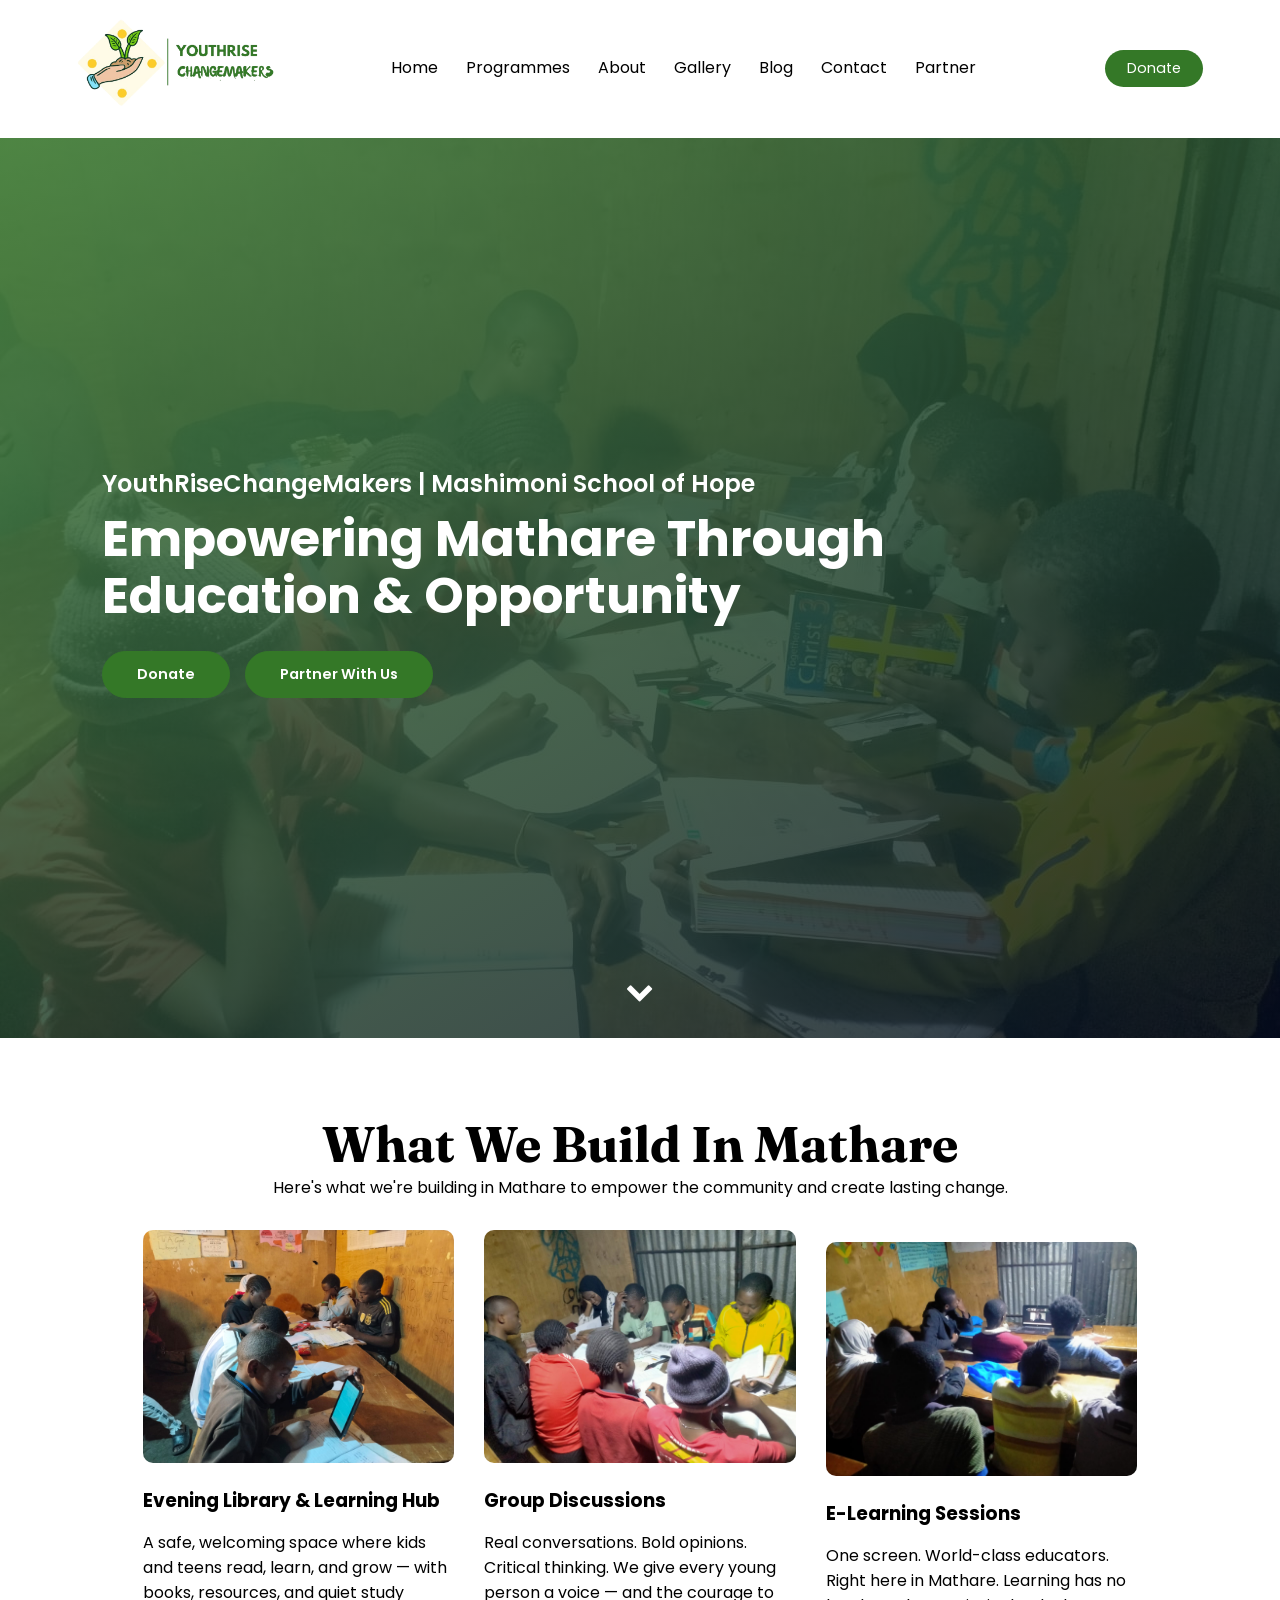
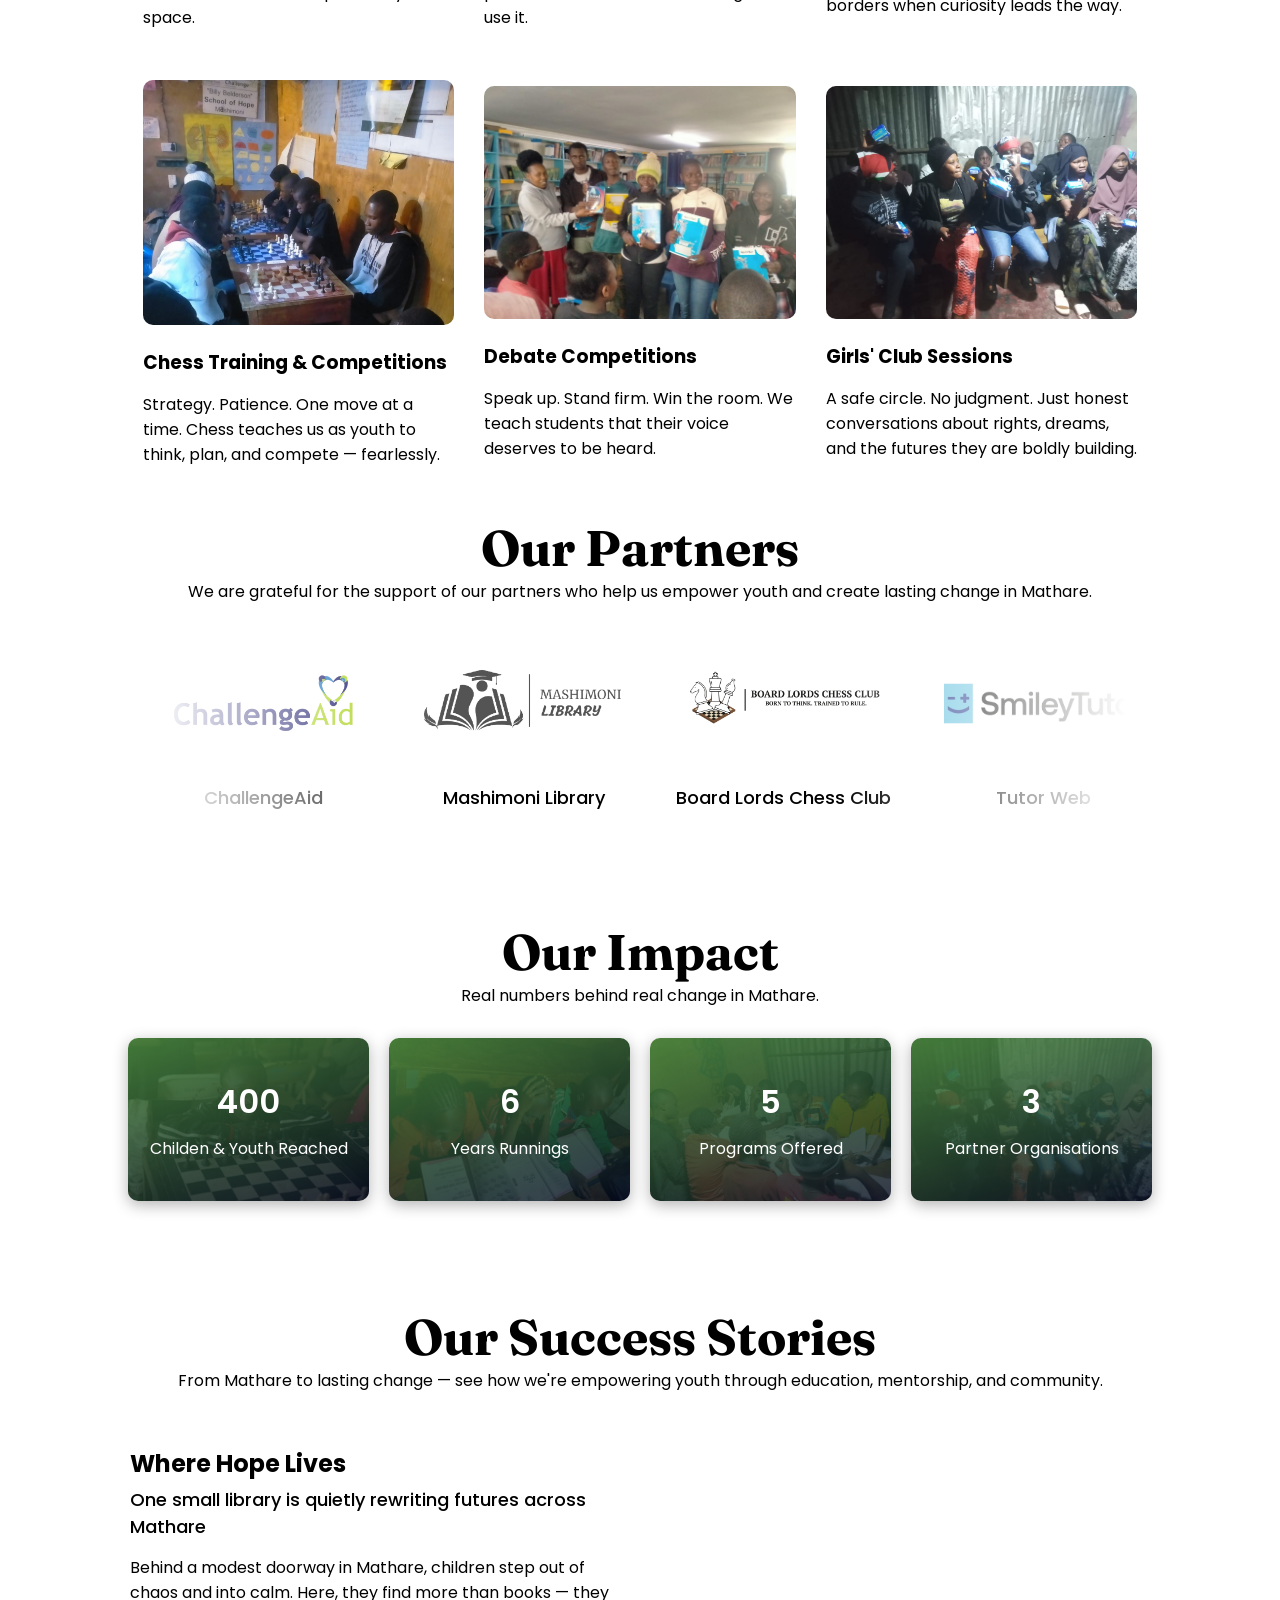
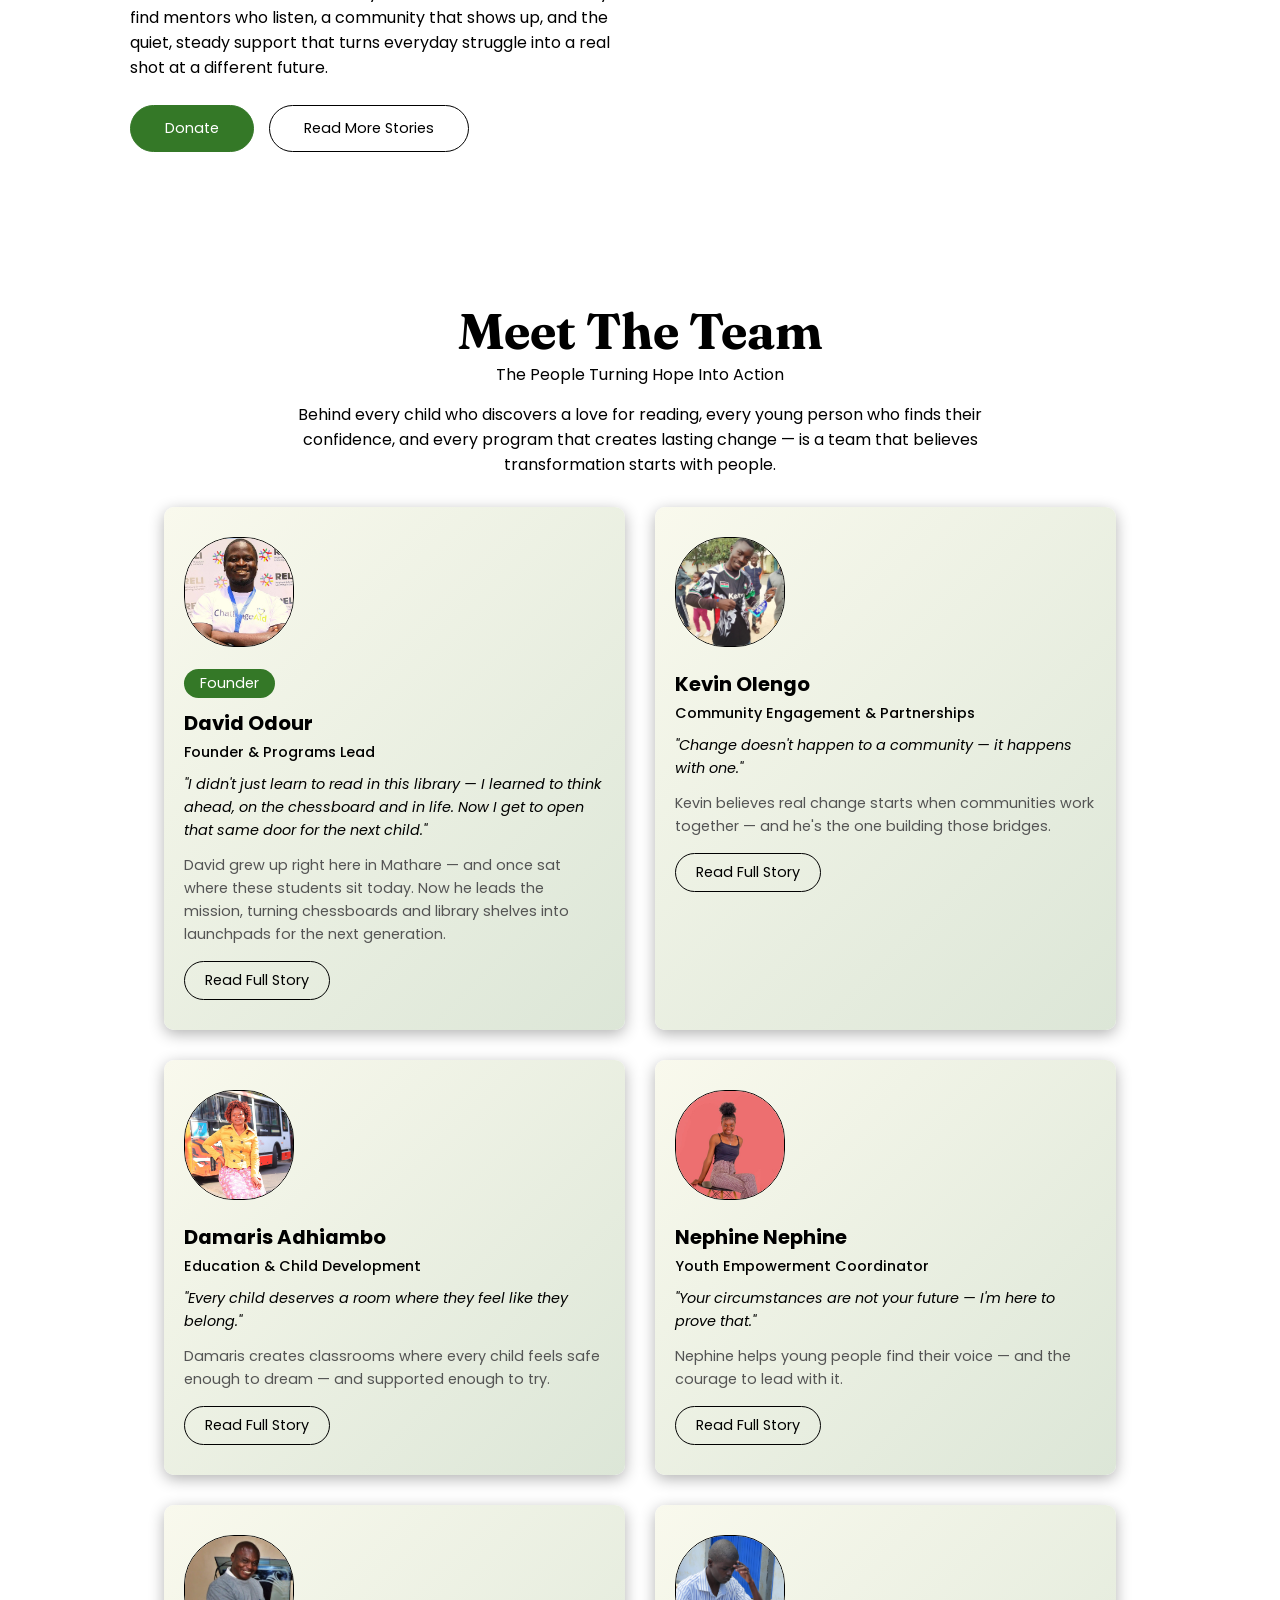
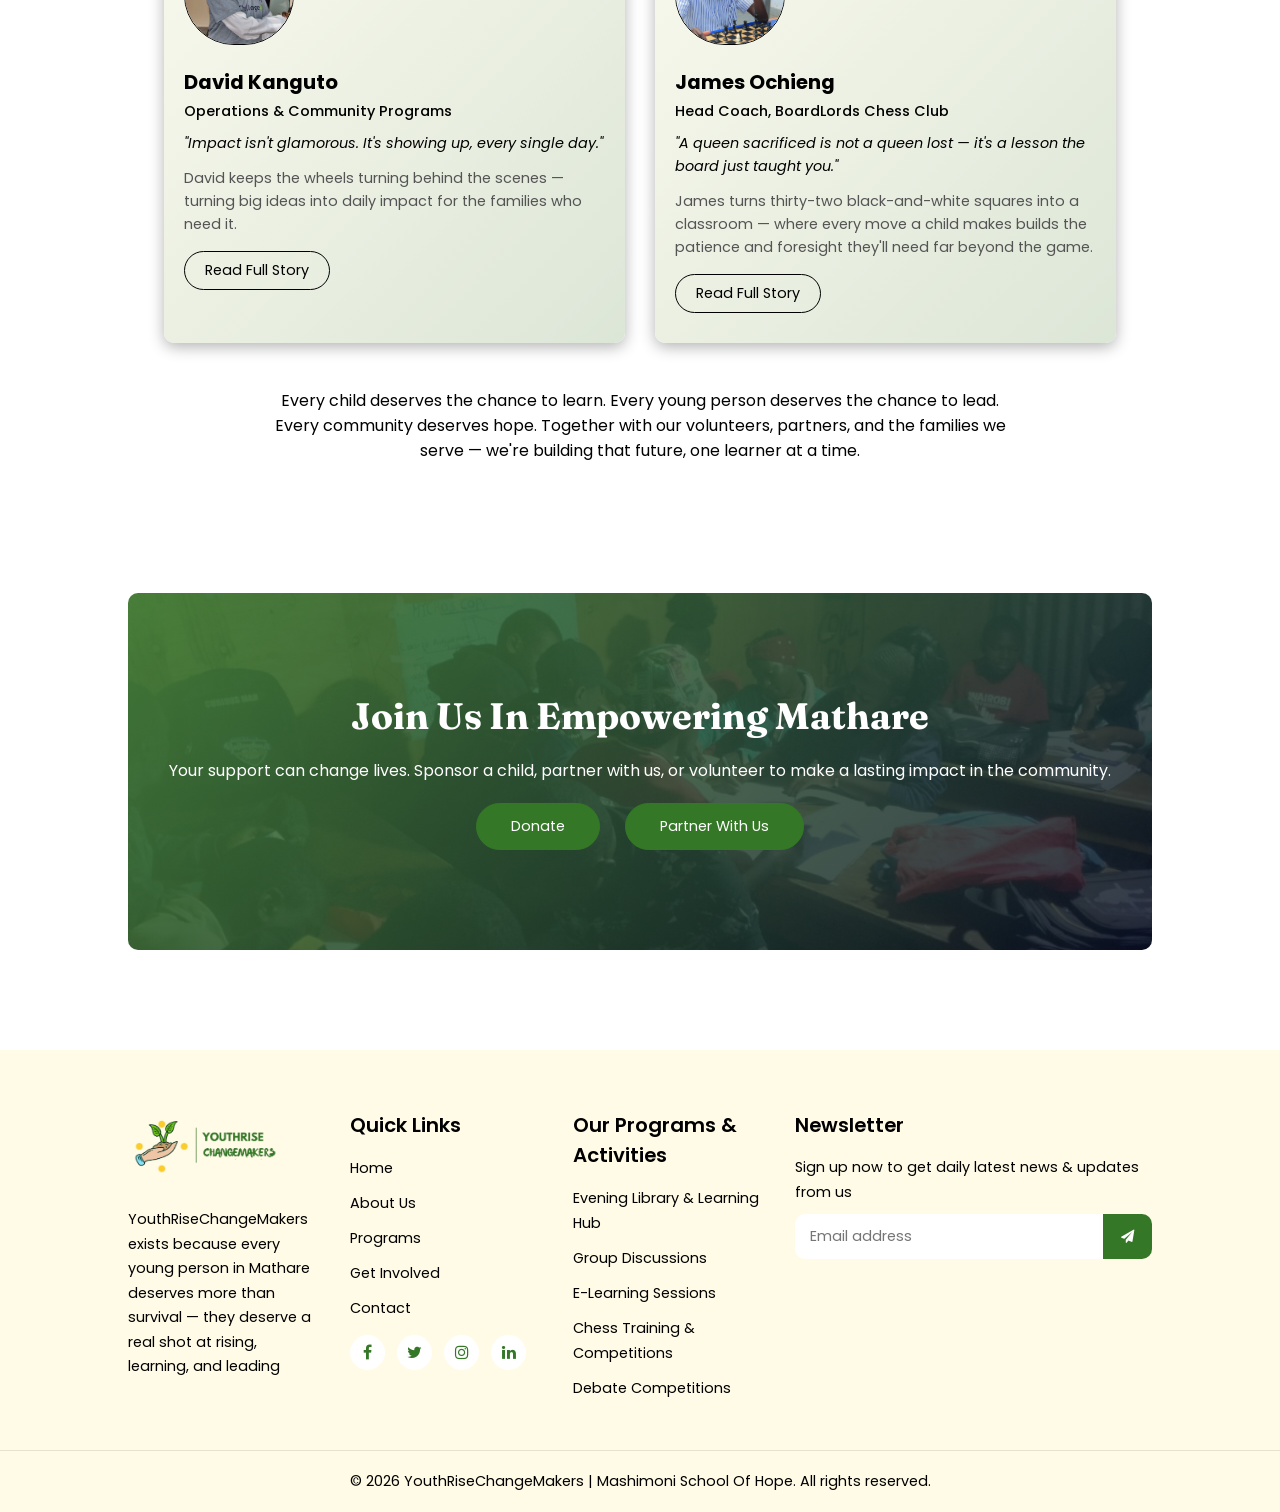
==== commit 6951e2a7: "added gallery page" ====
--- a/index.html
+++ b/index.html
@@ -45,13 +45,13 @@
           <div class="nav-links" id="navLinks">
             <i class="fa fa-times" aria-hidden="true" onclick="hideMenu()"></i>
             <ul>
-              <li><a href="#">Home</a></li>
-              <li><a href="#">Programmes</a></li>
-              <li><a href="#">About</a></li>
-              <li><a href="#">Gallery</a></li>
-              <li><a href="#">Blog</a></li>
-              <li><a href="#">Contact</a></li>
-              <li><a href="#">Sponsor</a></li>
+              <li><a href="index.html">Home</a></li>
+              <li><a href="our-programmes.html">Programmes</a></li>
+              <li><a href="about.html">About</a></li>
+              <li><a href="gallery.html">Gallery</a></li>
+              <li><a href="blog.html">Blog</a></li>
+              <li><a href="contact-us.html">Contact</a></li>
+              <li><a href="#">Partner</a></li>
               <li class="nav-mobile-donate"><a href="#">Donate</a></li>
             </ul>
           </div>
@@ -277,38 +277,121 @@
 
       <!------- Our Partners Section ------->
       <section class="partners-section">
-        <h1 class="fade-up">Our Partners</h1>
-        <p class="fade-up">
+        <h1>Our Partners</h1>
+        <p>
           We are grateful for the support of our partners who help us empower
           youth and create lasting change in Mathare.
         </p>
 
-        <div class="row-partners">
-          <div class="partner-col">
-            <img
-              src="images/ChallengeAid-Logo.png"
-              alt="ChallengeAid Logo"
-              class="partner-logo"
-            />
-            <h3 class="partner-name">ChallengeAid</h3>
-          </div>
-
-          <div class="partner-col">
-            <img
-              src="images/mashimoni-library-logo.png"
-              alt="Mashimoni Library Logo"
-              class="partner-logo"
-            />
-            <h3 class="partner-name">Mashimoni Library</h3>
-          </div>
-
-          <div class="partner-col">
-            <img
-              src="images/boards-lords-chess-club-logo.png"
-              alt="Board Lords Chess Club Logo"
-              class="partner-logo"
-            />
-            <h3 class="partner-name">Board Lords Chess Club</h3>
+        <div class="partners-marquee">
+          <div class="row-partners">
+            <div class="partner-col">
+              <img
+                src="images/ChallengeAid-Logo.png"
+                alt="ChallengeAid Logo"
+                class="partner-logo"
+              />
+              <h3 class="partner-name">ChallengeAid</h3>
+            </div>
+
+            <div class="partner-col">
+              <img
+                src="images/mashimoni-library-logo.png"
+                alt="Mashimoni Library Logo"
+                class="partner-logo"
+              />
+              <h3 class="partner-name">Mashimoni Library</h3>
+            </div>
+
+            <div class="partner-col">
+              <img
+                src="images/boards-lords-chess-club-logo.png"
+                alt="Board Lords Chess Club Logo"
+                class="partner-logo"
+              />
+              <h3 class="partner-name">Board Lords Chess Club</h3>
+            </div>
+
+            <div class="partner-col">
+              <img
+                src="images/smiley-tutor-web-logo.png"
+                alt="Smiley Tutor Logo"
+                class="partner-logo"
+              />
+              <h3 class="partner-name">Tutor Web</h3>
+            </div>
+
+            <div class="partner-col">
+              <img
+                src="images/ChallengeAid-Logo.png"
+                alt="ChallengeAid Logo"
+                class="partner-logo"
+              />
+              <h3 class="partner-name">ChallengeAid</h3>
+            </div>
+
+            <div class="partner-col">
+              <img
+                src="images/mashimoni-library-logo.png"
+                alt="Mashimoni Library Logo"
+                class="partner-logo"
+              />
+              <h3 class="partner-name">Mashimoni Library</h3>
+            </div>
+
+            <div class="partner-col">
+              <img
+                src="images/boards-lords-chess-club-logo.png"
+                alt="Board Lords Chess Club Logo"
+                class="partner-logo"
+              />
+              <h3 class="partner-name">Board Lords Chess Club</h3>
+            </div>
+
+            <div class="partner-col">
+              <img
+                src="images/smiley-tutor-web-logo.png"
+                alt="Smiley Tutor Logo"
+                class="partner-logo"
+              />
+              <h3 class="partner-name">Tutor Web</h3>
+            </div>
+
+            <div class="partner-col">
+              <img
+                src="images/ChallengeAid-Logo.png"
+                alt="ChallengeAid Logo"
+                class="partner-logo"
+              />
+              <h3 class="partner-name">ChallengeAid</h3>
+            </div>
+
+            <div class="partner-col">
+              <img
+                src="images/mashimoni-library-logo.png"
+                alt="Mashimoni Library Logo"
+                class="partner-logo"
+              />
+              <h3 class="partner-name">Mashimoni Library</h3>
+            </div>
+
+            <div class="partner-col">
+              <img
+                src="images/boards-lords-chess-club-logo.png"
+                alt="Board Lords Chess Club Logo"
+                class="partner-logo"
+              />
+              <h3 class="partner-name">Board Lords Chess Club</h3>
+            </div>
+
+            <div class="partner-col">
+              <img
+                src="images/smiley-tutor-web-logo.png"
+                alt="Smiley Tutor Logo"
+                class="partner-logo"
+              />
+              <h3 class="partner-name">Tutor Web</h3>
+            </div>
           </div>
         </div>
       </section>
@@ -320,12 +403,12 @@
 
         <div class="row-impact">
           <div class="impact-col fade-up">
-            <h2 class="impact-number" data-target="100">0</h2>
+            <h2 class="impact-number" data-target="500">0</h2>
             <p class="impact-label">Childen & Youth Reached</p>
           </div>
 
           <div class="impact-col fade-up">
-            <h2 class="impact-number" data-target="8">0</h2>
+            <h2 class="impact-number" data-target="7">0</h2>
             <p class="impact-label">Years Runnings</p>
           </div>
 
@@ -369,7 +452,7 @@
             </div>
           </div>
 
-          <div class="success-col">
+          <div class="success-col vedio-col">
             <iframe
               width="560"
               height="315"
--- a/styles.css
+++ b/styles.css
@@ -1,14 +1,17 @@
-@import url("https://fonts.googleapis.com/css2?family=Miniver&family=Poppins:ital,wght@0,400;0,500;0,600;0,700;1,300;1,400&display=swap");
+@import url("https://fonts.googleapis.com/css2?family=Fraunces:wght@600;700&family=Poppins:ital,wght@0,400;0,500;0,600;0,700;1,300;1,400&display=swap");
 
 * {
   margin: 0;
   padding: 0;
-  font-family: "Poppins", sans-serif;
+  font-family: var(--body-font);
   box-sizing: border-box;
   scroll-behavior: smooth;
 }
 
 :root {
+  --heading-font: "Fraunces", serif;
+  --body-font: "Poppins", sans-serif;
+
   /* Colors */
   --white-color: #fff;
   --primary-color: #347827;
@@ -50,20 +53,26 @@
 }
 
 /*-------- Large Screen Styling --------*/
-@media screen and (min-width: 1400px) {
+/* @media screen and (min-width: 1400px) {
   .hero-section {
     max-width: var(--site-max-width);
-  }
-}
+    margin-left: auto;
+    margin-right: auto;
+  }
+} */
 
 .header {
   min-width: 100%;
 }
 
-/*-------- Nav Styling --------*/
+section h1 {
+  font-family: var(--heading-font);
+}
+
+/* #region -------- Nav Styling --------*/
 nav {
   display: flex;
-  padding: 0.1% 6%;
+  padding: 1.2% 6%;
   justify-content: space-between;
   align-items: center;
 }
@@ -154,6 +163,8 @@
   visibility: visible;
 }
 
+/*  */
+
 /*-------- Hero Section Styling --------*/
 /* .hero-section, */
 .success-section {
@@ -204,89 +215,9 @@
 .hero-section {
   position: relative;
   overflow: hidden;
-}
-
-.hero-slide {
-  position: absolute;
-  display: flex;
-  inset: 0;
-  align-items: center;
-  padding: 0 8%;
-  background-repeat: no-repeat;
-  background-position: center;
-  background-size: cover;
-  opacity: 0;
-  transition: opacity 1.5s ease-in-out;
-}
-
-.hero-slide.active {
-  opacity: 1;
-  z-index: 1;
-}
-
-.scroll-down-arrow {
-  position: absolute;
-  bottom: 25px;
-  left: 50%;
-  transform: translateX(-50%);
-  color: var(--white-color);
-  font-size: 28px;
-  z-index: 5;
-  animation: bounceDown 2s infinite;
-}
-
-@keyframes bounceDown {
-  0%,
-  100% {
-    transform: translateX(-50%) translateY(0);
-  }
-
-  50% {
-    transform: translateX(-50%) translateY(10px);
-  }
-}
-
-.hero-buttons {
-  display: flex;
-  justify-content: flex-start;
-  gap: 15px;
-}
-
-.hero-btn {
-  display: inline-block;
-  text-decoration: none;
-  color: var(--dark-color);
-  border: 1px solid var(--dark-color);
-  padding: 12px 34px;
-  font-size: var(--font-size-s);
-  background: transparent;
-  position: relative;
-  cursor: pointer;
-  border-radius: var(--border-radius-s);
-}
-
-.hero-btn:hover {
-  background: var(--primary-color);
-  color: var(--white-color);
-  transition: 1s ease-in-out;
-}
-
-.side-btn {
-  border: 1px solid var(--primary-color);
-  background: var(--primary-color);
-  color: var(--white-color);
-}
-
-.side-btn:hover {
-  color: var(--dark-color);
-  background: transparent;
-}
-
-/*-------- Hero Section Styling --------*/
-.hero-section {
   width: 100%;
   min-height: 100vh;
-  margin: 0 0 75px;
+  margin: 0 auto 75px;
   padding: 0 8%;
   display: flex;
   align-items: center;
@@ -301,8 +232,86 @@
   background-position: bottom center;
   background-position: center;
   background-size: cover;
-}
-
+  animation: slideInUp 2s ease-in-out;
+}
+
+.hero-slide {
+  position: absolute;
+  display: flex;
+  inset: 0;
+  align-items: center;
+  padding: 0 8%;
+  background-repeat: no-repeat;
+  background-position: center;
+  background-size: cover;
+  opacity: 0;
+  transition: opacity 1.5s ease-in-out;
+}
+
+.hero-slide.active {
+  opacity: 1;
+  z-index: 1;
+}
+
+.scroll-down-arrow {
+  position: absolute;
+  bottom: 25px;
+  left: 50%;
+  transform: translateX(-50%);
+  color: var(--white-color);
+  font-size: 28px;
+  z-index: 5;
+  animation: bounceDown 2s infinite;
+}
+
+@keyframes bounceDown {
+  0%,
+  100% {
+    transform: translateX(-50%) translateY(0);
+  }
+
+  50% {
+    transform: translateX(-50%) translateY(10px);
+  }
+}
+
+.hero-buttons {
+  display: flex;
+  justify-content: flex-start;
+  gap: 15px;
+}
+
+.hero-btn {
+  display: inline-block;
+  text-decoration: none;
+  color: var(--dark-color);
+  border: 1px solid var(--dark-color);
+  padding: 12px 34px;
+  font-size: var(--font-size-s);
+  background: transparent;
+  position: relative;
+  cursor: pointer;
+  border-radius: var(--border-radius-s);
+}
+
+.hero-btn:hover {
+  background: var(--primary-color);
+  color: var(--white-color);
+  transition: 1s ease-in-out;
+}
+
+.side-btn {
+  border: 1px solid var(--primary-color);
+  background: var(--primary-color);
+  color: var(--white-color);
+}
+
+.side-btn:hover {
+  color: var(--dark-color);
+  background: transparent;
+}
+
+/*-------- Hero Section Styling --------*/
 .hero-content {
   padding-top: 0;
   margin-bottom: 12px;
@@ -380,10 +389,6 @@
   animation: slideInRight 3s ease-out;
 }
 
-.hero-section {
-  animation: slideInUp 2s ease-in-out;
-}
-
 .hero-content {
   animation: slideInUp 3s ease-out;
 }
@@ -400,12 +405,16 @@
   animation: slideInUp 3s ease-out;
 }
 
-/*-------- Our Services Section ----*/
+/* #region -------- Our Services Section ----*/
 .our-services {
   width: 80%;
   margin: auto;
   padding-top: 0;
   text-align: center;
+}
+
+.our-services h1 {
+  font-size: var(--font-size-hero);
 }
 
 .row-our-services {
@@ -452,7 +461,7 @@
   transform: translateY(0);
 }
 .our-services-col,
-.partner-col,
+/* .partner-col ,*/
 .impact-col {
   opacity: 0;
   transform: translateY(60px);
@@ -462,7 +471,7 @@
 }
 
 .our-services-col.visible,
-.partner-col.visible,
+/* .partner-col.visible, */
 .impact-col.visible {
   opacity: 1;
   transform: translateY(0);
@@ -476,17 +485,6 @@
   transition-delay: 0.4s;
 }
 .our-services-col:nth-child(3) {
-  transition-delay: 0.8s;
-}
-
-/* Delay each partner card  */
-.partner-col:nth-child(1) {
-  transition-delay: 0s;
-}
-.partner-col:nth-child(2) {
-  transition-delay: 0.4s;
-}
-.partner-col:nth-child(3) {
   transition-delay: 0.8s;
 }
 
@@ -539,49 +537,13 @@
   transition-delay: 0.8s;
 }
 
-/*-------- Our History Section ----*/
-.history-section {
-  width: 100%;
-  padding: 30px 0 50px;
-  min-height: unset;
-  /*  background: linear-gradient(rgba(54, 54, 54, 0.8), rgba(54, 54, 54, 0.8))/* , url(images/mashimoni-campus-together.jpg); */
-  background-repeat: no-repeat;
-  background-position: center center;
-  background-size: cover;
-}
-
-.history-col {
-  flex-basis: 48%;
-  padding: 20px 2px;
-  width: 80%;
-  margin: auto;
-}
-
-.history-title {
-  padding-top: 0;
-  margin-bottom: 5px;
-  font-size: var(--font-size-l);
-}
-
-.history-sub-title {
-  font-size: 18px;
-  font-weight: var(--font-weight-medium);
-  margin-bottom: 5px;
-}
-
-.history-description {
-  text-align: left;
-  margin: auto;
-  font-weight: var(--font-weight-normal);
-  padding: 15px 0 25px;
-  margin: auto;
-  line-height: 1.7;
-}
-
-/*-------- Our Success Section ----*/
+/* #endregion */
+
+/* #region -------- Our Success Section ----*/
 .success-section h1 {
   text-align: center;
   padding-top: 25px;
+  font-size: var(--font-size-hero);
 }
 .success-section p {
   text-align: center;
@@ -622,7 +584,9 @@
   margin: auto;
 }
 
-/*-------- Our Partners Section ----*/
+/* #endregion */
+
+/* #region-------- Our Partners Section ----*/
 .partners-section {
   width: 80%;
   margin: auto;
@@ -631,11 +595,15 @@
     , var(--secondary-color-v1)); */
 }
 
+.partners-section h1 {
+  font-size: var(--font-size-hero);
+}
+
 .row-partners {
   display: flex;
   justify-content: center;
   align-items: center;
-  margin: 30px 0 50px;
+  margin: 30px 0 20px;
   gap: 40px;
   margin: auto;
   width: 95%;
@@ -665,12 +633,65 @@
   color: var(--dark-color);
 }
 
-/*-------- Our Impact Section  --------*/
+.partners-marquee {
+  overflow: hidden;
+  position: relative;
+  width: 95%;
+  margin: 30px auto 50px;
+}
+
+.partners-marquee .row-partners {
+  width: max-content;
+  margin: 0;
+  animation: slide-partners 20s linear infinite;
+}
+
+@keyframes slide-partners {
+  from {
+    transform: translateX(0);
+  }
+  to {
+    transform: translateX(-33.333%);
+  }
+}
+
+.partners-marquee::before,
+.partners-marquee::after {
+  content: "";
+  position: absolute;
+  top: 0;
+  bottom: 0;
+  width: 30%;
+  z-index: 2;
+  pointer-events: none;
+}
+
+.partners-marquee::before {
+  left: 0;
+  background: linear-gradient(to right, var(--white-color), transparent);
+}
+
+.partners-marquee::after {
+  right: 0;
+  background: linear-gradient(to left, var(--white-color), transparent);
+}
+
+.partners-marquee .row-partners:hover {
+  animation-play-state: paused;
+}
+
+/* #endregion */
+
+/* #region-------- Our Impact Section  --------*/
 .impact-section {
   width: 80%;
   margin: auto;
   text-align: center;
-  padding: 100px 0 0;
+  padding: 60px 0 0;
+}
+
+.impact-section h1 {
+  font-size: var(--font-size-hero);
 }
 
 .row-impact {
@@ -713,12 +734,19 @@
   color: var(--white-color);
 }
 
-/*-------- Our Team Section  --------*/
+/* #endregion */
+
+/* #region-------- Our Team Section  --------*/
+
 .team-section {
   width: 80%;
   margin: auto;
   text-align: center;
   padding: 40px 0 0;
+}
+
+.team-section h1 {
+  font-size: var(--font-size-hero);
 }
 
 .team-into,
@@ -918,7 +946,8 @@
   color: var(--dark-color);
 }
 
-/*-------- CTA Section  --------*/
+/* #endregion */
+/* #region-------- CTA Section  --------*/
 .cta-section {
   width: 80%;
   margin: 100px auto;
@@ -967,7 +996,9 @@
   background: #24541b;
 }
 
-/*-------- Footer Section  --------*/
+/* #endregion */
+
+/* #region-------- Footer Section  --------*/
 .footer {
   width: 100%;
   background: var(--tertiary-color);
@@ -1103,6 +1134,988 @@
   height: 75vh;
 }
 
+/* #endregion */
+
+/* #region-------- Our Programmes --------*/
+.programmes-page .programmes-banner {
+  position: relative;
+  overflow: hidden;
+  width: 100%;
+  min-height: 50vh;
+  display: flex;
+  flex-direction: column;
+  justify-content: space-between;
+  background-image:
+    linear-gradient(
+      150deg,
+      var(--image-hover-color),
+      var(--footer-hover-color)
+    ),
+    url(images/student-reading.jpeg);
+  background-repeat: no-repeat;
+  background-position: right;
+  background-size: cover;
+  padding-bottom: 50px;
+}
+
+.programmes-page .programmes-banner .logo-icon {
+  border-radius: var(--border-radius-s);
+}
+
+.programmes-page .programmes-banner nav {
+  background: transparent;
+}
+
+.programmes-page
+  .programmes-banner
+  nav
+  .nav-links
+  ul
+  li:not(.nav-mobile-donate)
+  a,
+.programmes-page .programmes-banner .nav-donate-btn,
+.programmes-page .programmes-banner nav .fa-bars {
+  color: var(--white-color);
+}
+
+.programmes-page .banner-content {
+  padding: 0 8%;
+  color: var(--white-color);
+}
+
+.programmes-page .breadcrumb {
+  font-size: var(--font-size-s);
+  margin-top: 15px;
+  margin-bottom: 10px;
+  opacity: 0.85;
+}
+
+.programmes-page .breadcrumb a {
+  color: var(--white-color);
+  text-decoration: none;
+}
+
+.programmes-page .banner-content h1 {
+  font-family: var(--heading-font);
+  font-size: var(--font-size-hero);
+  font-weight: var(--font-weight-bold);
+  margin-bottom: 12px;
+}
+
+.programmes-page .banner-content p {
+  font-size: var(--font-size-n);
+}
+
+/*--- Filter tags ---*/
+.programme-filters-section {
+  width: 85%;
+  margin: 60px auto 20px;
+  text-align: center;
+}
+
+.programmes-intro {
+  /*  max-width: 700px; */
+  margin: 0 auto 30px;
+  color: var(--darks-color);
+  font-size: var(--font-size-n);
+  line-height: 1.7;
+}
+
+.programme-filters {
+  display: flex;
+  flex-wrap: wrap;
+  justify-content: center;
+  gap: 12px;
+}
+
+.programme-filters .filter-tags {
+  border: 1px solid var(--dark-color);
+  background: transparent;
+  color: var(--dark-color);
+  padding: 8px 20px;
+  border-radius: var(--border-radius-s);
+  font-size: var(--font-size-s);
+  cursor: pointer;
+  transition: 0.3s;
+}
+
+.filter-tags:hover,
+.filter-tags.active {
+  background: var(--primary-color);
+  border-color: var(--primary-color);
+  color: var(--white-color);
+}
+
+/*--- Programme rows ---*/
+.programmes-list {
+  width: 84%;
+  margin: 40px auto 80px;
+  display: flex;
+  flex-direction: column;
+  gap: 70px;
+}
+
+.programme-row {
+  display: flex;
+  align-items: center;
+  gap: 60px;
+}
+.programme-row:nth-child(even) {
+  flex-direction: row-reverse;
+}
+
+.programme-row-media,
+.programme-row-content {
+  flex: 1;
+}
+
+.programme-row-media img {
+  width: 100%;
+  aspect-ratio: 4/3;
+  object-fit: cover;
+  border-radius: var(--border-radius-xs);
+}
+
+.programme-eyebrow {
+  display: inline-block;
+  font-size: var(--font-size-n);
+  color: var(--primary-color);
+  font-weight: var(--font-weight-semibold);
+  text-transform: uppercase;
+  letter-spacing: 1px;
+  margin-bottom: 5px;
+}
+
+.programme-row-content h2 {
+  font-family: var(--heading-font);
+  font-size: var(--font-size-l);
+  margin-bottom: 10px;
+}
+
+.programme-copy {
+  color: var(--dark-color);
+  line-height: 1.7;
+  margin-bottom: 10px;
+}
+
+.progamme-badges {
+  display: flex;
+  flex-wrap: wrap;
+  gap: 5px;
+  margin-bottom: 0;
+}
+
+.programme-badge {
+  display: inline-flex;
+  align-items: center;
+  gap: 6px;
+  font-size: var(--font-size-s);
+  color: var(--dark-color);
+  background: var(--light-color-v1);
+  padding: 6px 14px;
+  margin-bottom: 10px;
+  border-radius: var(--border-radius-s);
+}
+
+.programme-row.fade-up {
+  opacity: 0;
+  transform: translateY(40px);
+  transition:
+    opacity 0.6s ease-out,
+    transform 0.6s ease-out;
+}
+
+.programme-row.fade-up.visible {
+  opacity: 1;
+  transform: translateY(0);
+}
+
+.testimonial-section {
+  width: 70%;
+  margin: 0 auto 80px;
+  text-align: center;
+}
+
+.testimonial-section .fa-quote-left {
+  font-size: var(--font-size-xxl);
+  color: var(--secondary-color);
+  margin-bottom: 15px;
+}
+
+.testimonial-quote {
+  font-family: var(--heading-font);
+  font-size: var(--font-size-l);
+  line-height: 1.6;
+  color: var(--dark-color);
+  margin-bottom: 15px;
+}
+
+.testimonial-photo {
+  width: 110px;
+  height: 110px;
+  border-radius: var(--border-radius-l);
+  border: 1px solid var(--dark-color);
+  margin-bottom: 15px;
+  object-fit: cover;
+  object-position: top center;
+}
+
+.testimonial-author {
+  color: var(--dark-color);
+  font-size: var(--font-size-s);
+}
+
+/* #endregion */
+
+/* #region -------- About Us --------*/
+.programmes-page .about-banner {
+  position: relative;
+  overflow: hidden;
+  width: 100%;
+  min-height: 50vh;
+  display: flex;
+  flex-direction: column;
+  justify-content: space-between;
+  background-image:
+    linear-gradient(
+      150deg,
+      var(--image-hover-color),
+      var(--footer-hover-color)
+    ),
+    url(images/mashimoni-campus-together.jpg);
+  background-repeat: no-repeat;
+  background-position: center 30%;
+  background-size: cover;
+  padding-bottom: 50px;
+}
+
+.about-intro-section {
+  width: 80%;
+  /*   max-width: 800px; */
+  margin: 70px auto 60px;
+  text-align: center;
+}
+
+.section-eyebrow {
+  display: inline-block;
+  font-size: var(--font-size-n);
+  color: var(--primary-color);
+  font-weight: var(--font-weight-semibold);
+  text-transform: uppercase;
+  letter-spacing: 1px;
+  margin-bottom: 8px;
+}
+
+.about-intro-section h2 {
+  color: var(--dark-color);
+  line-height: 1.8;
+  margin-bottom: 16px;
+}
+
+/*--- Mission & Vision ---*/
+.mission-vision-section {
+  width: 80%;
+  max-width: var(--site-max-width);
+  margin: 0 auto 70px;
+}
+
+.mv-grid {
+  display: flex;
+  gap: 30px;
+}
+
+.mv-card {
+  flex: 1;
+  background: var(--light-color-v1);
+  border-radius: var(--border-radius-xs);
+  padding: 35px 30px;
+  border-left: 5px solid var(--primary-color);
+}
+
+.mv-card .mv-vision {
+  border-left-color: var(--secondary-color);
+}
+
+.mv-card h3 {
+  font-size: var(--heading-font);
+  font-size: var(--font-size-l);
+  color: var(--primary-color-v2);
+  margin-bottom: 12px;
+}
+
+.mv-card p {
+  color: var(--dark-color);
+  line-height: 1.7;
+}
+
+/*--- Our History ---*/
+.about-history-section {
+  width: 80%;
+  /*  max-width: 800px; */
+  margin: 0 auto 70px;
+}
+
+.about-history-section h2 {
+  font-family: var(--heading-font);
+  font-size: var(--font-size-xxl);
+  color: var(--primary-color-v2);
+  margin-bottom: 10px;
+  text-align: center;
+}
+
+.about-history-section p {
+  color: var(--dark-color);
+  line-height: 1.8;
+  margin-bottom: 18px;
+}
+
+.about-history-section a {
+  color: var(--dark-color);
+  font-weight: var(--font-weight-semibold);
+  text-decoration: none;
+}
+
+.about-history-section a:hover {
+  color: var(--primary-color-v1);
+}
+
+/*--- Core Values ---*/
+.core-values-section {
+  width: 80%;
+  /* max-width: var(--site-max-width); */
+  margin: 0 auto 80px;
+  text-align: center;
+}
+
+.core-values-section h2 {
+  font-family: var(--heading-font);
+  font-size: var(--font-size-xxl);
+  color: var(--primary-color-v2);
+  margin-bottom: 40px;
+}
+
+.core-values-grid {
+  display: grid;
+  grid-template-columns: repeat(4, 1fr);
+  gap: 25px;
+}
+
+.value-card {
+  background: var(--white-color);
+  border-top: 4px solid var(--primary-color-v1);
+  border-radius: var(--border-radius-xs);
+  box-shadow: 1 4px 15px var(--box-shadow-color);
+  padding: 30px 22px;
+  text-align: left;
+}
+
+.value-icon {
+  font-size: var(--font-size-hero);
+  color: var(--primary-color);
+  margin-bottom: 16px;
+}
+
+.value-icon h3 {
+  font-family: var(--heading-font);
+  font-size: var(--font-size-m);
+  color: var(--primary-color-v2);
+  margin-bottom: 10px;
+}
+
+.value-card p {
+  color: var(--dark-color);
+  font-size: var(--font-size-s);
+  line-height: 1.6;
+}
+
+/*--- What We Do ---*/
+.what-we-do-section {
+  width: 80%;
+  margin: 0 auto 80px;
+  text-align: center;
+}
+
+.what-we-do-section h2 {
+  font-family: var(--heading-font);
+  font-size: var(--font-size-xxl);
+  color: var(--primary-color-v2);
+  margin-bottom: 10px;
+}
+
+.what-we-do-section > p {
+  color: var(--dark-color);
+  margin-bottom: 30px;
+}
+
+.what-we-do-grid {
+  display: flex;
+  flex-wrap: wrap;
+  justify-content: center;
+  gap: 14px;
+  margin-bottom: 30px;
+}
+
+.wwd-tag {
+  display: inline-flex;
+  align-items: center;
+  gap: 10px;
+  background: var(--light-color-v1);
+  color: var(--dark-color);
+  padding: 10px 18px;
+  border-radius: var(--border-radius-s);
+  font-size: var(--font-size-s);
+}
+
+.wwd-tag .fa {
+  color: var(--primary-color);
+}
+
+.wwd-link {
+  display: inline-block;
+  text-decoration: none;
+}
+
+/*--- Fade-up About Section ---*/
+.about-intro-section .fade-up .about-history-section .fade-up .mv-card .fade-up,
+.value-card .fade-up {
+  opacity: 0;
+  transform: translateY(40px);
+  transition:
+    opacity 0.5s ease-out,
+    transform 0.5s ease-out;
+}
+
+.about-intro-section .fade-up .about-history-section .fade-up .mv-card .fade-up,
+.value-card .fade-up.visible {
+  opacity: 1;
+  transform: translateY(0);
+}
+
+/* #endregion */
+
+/* #region ---- Contact Trust Strip ----*/
+.programmes-page .contact-banner {
+  background-image:
+    linear-gradient(
+      150deg,
+      var(--image-hover-color),
+      var(--footer-hover-color)
+    ),
+    url(images/students-holding-books.jpeg);
+  background-position: center 40%;
+}
+.contact-trust-strip {
+  width: 80%;
+  margin: 0 auto 60px;
+  display: flex;
+  flex-wrap: wrap;
+  justify-content: center;
+  gap: 12px;
+}
+
+.trust-badge {
+  background: var(--light-color-v1);
+  color: var(--primary-color-v2);
+  border-radius: var(--border-radius-s);
+  padding: 8px 18px;
+  font-size: var(--font-size-s);
+  display: inline-flex;
+  align-items: center;
+  gap: 8px;
+}
+
+/*--- Contact Info Cards ---*/
+.contact-info-section {
+  width: 80%;
+  margin: 0 auto 70px;
+}
+
+.contact-info-grid {
+  display: grid;
+  grid-template-columns: repeat(auto-fit, minmax(220px, 1fr));
+  gap: 25px;
+}
+
+.contact-info-card {
+  background: var(--white-color);
+  border-left: 4px solid var(--primary-color-v1);
+  border-radius: var(--border-radius-xs);
+  box-shadow: 1px 4px 15px var(--box-shadow-color);
+  padding: 28px 22px;
+  text-align: left;
+}
+
+.contact-info-card i {
+  font-size: var(--font-size-l);
+  color: var(--primary-color);
+  margin-bottom: 12px;
+}
+
+.contact-info-card h3 {
+  font-family: var(--heading-font);
+  font-size: var(--font-size-m);
+  color: var(--primary-color-v2);
+  margin-bottom: 8px;
+}
+
+.contact-info-card p {
+  color: var(--dark-color);
+  font-size: var(--font-size-s);
+  margin: 2px 0;
+  overflow-wrap: break-word;
+  word-break: break-word;
+}
+
+.contact-info-card-highlight {
+  background: var(--light-color-v2);
+  border-top-color: var(--secondary-color);
+}
+
+/*--- Map ---*/
+.contact-map-section {
+  width: 80%;
+  margin: 0 auto 70px;
+  text-align: center;
+}
+
+.contact-map-section iframe {
+  width: 100%;
+  border-radius: var(--border-radius-xs);
+}
+
+/*--- Contact Form ---*/
+.contact-form-section {
+  width: 80%;
+  margin: 0 auto 80px;
+}
+
+.contact-form-heading {
+  text-align: center;
+  margin-bottom: 30px;
+}
+
+.contact-form-heading h2 {
+  font-family: var(--heading-font);
+  font-size: var(--font-size-xl);
+  color: var(--primary-color-v2);
+}
+
+.contact-form {
+  display: flex;
+  flex-direction: column;
+  gap: 16px;
+}
+
+.contact-form-row {
+  display: grid;
+  grid-template-columns: 1fr 1fr;
+}
+
+.contact-form input,
+.contact-form select,
+.contact-form textarea {
+  width: 100%;
+  padding: 12px 18px;
+  border: 1px solid var(--light-color-v2);
+  border-radius: var(--border-radius-xs);
+  font-family: var(--body-font);
+  font-size: var(--font-size-s);
+}
+
+.contact-form textarea {
+  resize: vertical;
+}
+
+.contact-form button {
+  align-items: flex-start;
+}
+
+@media (max-width: 600px) {
+  .contact-form-row {
+    grid-template-columns: 1fr;
+  }
+}
+
+/*--- Partners Strip ---*/
+.contact-partners-section {
+  text-align: center;
+  margin-bottom: 70px;
+}
+
+.contact-partners-label {
+  color: var(--dark-color);
+  font-size: var(--font-size-s);
+  text-transform: uppercase;
+  /*  letter-spacing: 1px; */
+  margin-bottom: 12px;
+}
+
+.contact-partners-row {
+  display: flex;
+  flex-wrap: wrap;
+  justify-content: center;
+  gap: 24px;
+  font-weight: var(--font-weight-medium);
+}
+
+.contact-partners-row a {
+  color: var(--dark-color);
+  text-decoration: none;
+  border-bottom: 2px solid transparent;
+}
+
+.contact-partners-row a:hover {
+  border-bottom-color: var(--primary-color);
+}
+
+/*--- FAQ ---*/
+.contact-faq-section {
+  width: 80%;
+  margin: 0 auto 80px;
+  text-align: center;
+}
+
+.contact-faq-section h2 {
+  font-family: var(--heading-font);
+  font-size: var(--font-size-xxl);
+  color: var(--primary-color-v2);
+  margin-bottom: 30px;
+}
+
+.contact-faq-list {
+  display: flex;
+  flex-direction: column;
+  gap: 12px;
+  text-align: left;
+}
+
+.contact-faq-item {
+  border: 1px solid var(--light-color-v2);
+  border-radius: var(--border-radius-xs);
+  padding: 16px 20px;
+}
+
+.contact-faq-item summary {
+  cursor: pointer;
+  font-weight: var(--font-weight-medium);
+  font-size: var(--font-size-n);
+  color: var(--primary-color-v2);
+  list-style: none;
+}
+
+.contact-faq-item summary::-webkit-details-marker {
+  display: none;
+}
+
+.contact-faq-item summary::after {
+  content: "+";
+  float: right;
+  color: var(--primary-color);
+}
+
+.contact-faq-item[open] summary::after {
+  content: "-";
+}
+
+.contact-faq-item p {
+  margin-top: 12px;
+  color: var(--dark-color);
+  line-height: 1.7;
+  font-size: var(--font-size-s);
+}
+
+/* #endregion */
+
+/* #region -------- Blog Page --------*/
+.programmes-page .blog-banner {
+  background-image:
+    linear-gradient(
+      150deg,
+      var(--image-hover-color),
+      var(--footer-hover-color)
+    ),
+    url(images/Life-Skills-session.jpeg);
+  background-position: center 40%;
+}
+.blog-grid {
+  width: 80%;
+  margin: 40px auto 80px;
+  display: grid;
+  grid-template-columns: repeat(auto-fit, minmax(320px, 1fr));
+  gap: 40px;
+}
+
+.blog-card {
+  background: var(--white-color);
+  border-radius: var(--border-radius-xs);
+  overflow: hidden;
+  box-shadow: 0 4px 15px var(--box-shadow-color);
+  display: flex;
+  flex-direction: column;
+  transition:
+    tranform 0.3s ease,
+    box-shadow 0.3s ease;
+}
+
+.blog-card:hover {
+  transform: translateY(-6px);
+  box-shadow: 0 8px 25px var(--box-shadow-color);
+}
+
+.blog-card-image {
+  width: 100%;
+  aspect-ratio: 16/10;
+  object-fit: cover;
+}
+
+.blog-card-body {
+  padding: 24px;
+  display: flex;
+  flex-direction: column;
+  flex: 1;
+}
+
+.blog-card-meta {
+  display: flex;
+  align-items: center;
+  gap: 12px;
+  margin-bottom: 10px;
+}
+
+.blog-card-category {
+  background: var(--light-color-v1);
+  color: var(--primary-color-v2);
+  font-size: var(--font-size-s);
+  font-weight: var(--font-weight-semibold);
+  padding: 4px 14px;
+  border-radius: var(--border-radius-s);
+  border: 1px solid var(--dark-color);
+  text-transform: uppercase;
+  letter-spacing: 0.5px;
+}
+
+.blog-card-date {
+  color: var(--dark-color);
+  font-size: var(--font-size-s);
+}
+
+.blog-card-title {
+  font-family: var(--heading-font);
+  font-size: var(--font-size-m);
+  margin-bottom: 12px;
+  line-height: 1.4;
+}
+
+.blog-card-title a {
+  color: var(--dark-color);
+  text-decoration: none;
+}
+
+.blog-card-title a:hover {
+  color: var(--primary-color);
+}
+
+.blog-card-excerpt {
+  color: var(--dark-color);
+  font-size: var(--font-size-s);
+  line-height: 1.6;
+  margin-bottom: 18px;
+  flex: 1;
+}
+
+.blog-card .read-more-btn {
+  align-self: flex-start;
+  text-decoration: none;
+}
+
+/*-- Blog Article Page --*/
+.blog-article-section {
+  width: 70%;
+  margin: 0 auto 60px;
+}
+
+.blog-article-meta {
+  display: flex;
+  align-items: center;
+  gap: 14px;
+  margin-bottom: 16px;
+}
+
+.blog-article-section h1 {
+  font-family: var(--heading-font);
+  font-size: var(--font-size-xxl);
+  outline-color: var(--primary-color-v2);
+  line-height: 1.3;
+  margin-bottom: 25px;
+}
+
+.blog-article-hero-image {
+  width: 100%;
+  border-radius: var(--border-radius-xs);
+  aspect-ratio: 16/9;
+  object-fit: cover;
+  margin-bottom: 35px;
+}
+
+.blog-article-body p {
+  color: var(--dark-color);
+  line-height: 1.8;
+  margin-bottom: 18px;
+}
+
+.blog-article-body strong {
+  color: var(--primary-color-v2);
+}
+
+.blog-article-tags {
+  display: flex;
+  flex-wrap: wrap;
+  gap: 10px;
+  margin-top: 30px;
+  padding-top: 25px;
+  border-top: 1px solid var(--light-color-v2);
+}
+
+.blog-tag {
+  background: var(--light-color-v1);
+  color: var(--primary-color-v2);
+  font-size: var(--font-size-s);
+  padding: 6px 16px;
+  border-radius: var(--border-radius-s);
+}
+
+.blog-back-link {
+  display: inline-block;
+  margin-bottom: 25px;
+  color: var(--dark-color);
+  text-decoration: none;
+  font-size: var(--font-size-s);
+}
+
+.blog-back-link:hover {
+  color: var(--primary-color);
+}
+
+.blog-contact-callout {
+  background: var(--light-color-v1);
+  border-left: 4px solid var(--primary-color-v1);
+  border-radius: var(--border-radius-xs);
+  padding: 24px 26px;
+  margin: 30px 0;
+}
+
+.blog-contact-callout h3 {
+  font-family: var(--heading-font);
+  color: var(--primary-color-v2);
+  margin-bottom: 10px;
+}
+
+.blog-contact-callout p {
+  margin-bottom: 10px;
+  color: var(--dark-color);
+}
+
+/* #endregion */
+
+/*-------- Gallery Page --------*/
+.gallery-grid {
+  width: 85%;
+  margin: 20px auto 80px;
+  columns: 3 300px;
+  column-gap: 24px;
+}
+
+.gallery-item {
+  position: relative;
+  break-inside: avoid;
+  margin-bottom: 24px;
+  border-radius: var(--border-radius-xs);
+  overflow: hidden;
+  box-shadow: 0 4px 15px var(--box-shadow-color);
+  cursor: pointer;
+}
+
+.gallery-item img {
+  width: 100%;
+  display: block;
+  transition: transform 0.3s ease;
+}
+
+.gallery-item:hover img {
+  transform: scale(1.06);
+}
+
+.gallery-item-overlay {
+  position: absolute;
+  inset: 0;
+  background: var(--image-hover-color);
+  color: var(--white-color);
+  display: flex;
+  align-items: center;
+  justify-content: center;
+  font-size: var(--font-size-xl);
+  opacity: 0;
+  transition: opacity 0.3s ease;
+}
+
+.gallery-item:hover .gallery-item-overlay {
+  opacity: 1;
+}
+
+.photo-modal-overlay {
+  position: fixed;
+  top: 0;
+  left: 0;
+  width: 100%;
+  height: 100%;
+  background: var(--box-shadow-color);
+  backdrop-filter: blur(5px);
+  -webkit-backdrop-filter: blur(5px);
+  display: flex;
+  align-items: center;
+  justify-content: center;
+  opacity: 0;
+  visibility: hidden;
+  transition: 0.3s;
+  z-index: 1001;
+  padding: 20px;
+}
+
+.photo-modal-overlay.active {
+  opacity: 1;
+  visibility: visible;
+}
+
+.photo-modal {
+  position: relative;
+  width: 100%;
+  max-width: 650px;
+}
+
+.photo-modal img {
+  width: 100%;
+  border-radius: var(--border-radius-xs);
+  display: block;
+  max-height: 75vh;
+  object-fit: contain;
+  margin: 0 auto;
+}
+
+.photo-modal-caption {
+  color: var(--white-color);
+  text-align: center;
+  margin-top: 14px;
+  font-size: var(--font-size-s);
+}
+
+.photo-modal-close {
+  position: absolute;
+  top: -36px;
+  right: 0;
+  font-size: var(--font-size-xl);
+  color: var(--white-color);
+  cursor: pointer;
+}
 /*-------- Responsive Mobile --------*/
 @media screen and (max-width: 700px) {
   /*---- Nav ----*/
@@ -1137,6 +2150,7 @@
     margin: 10px;
     font-size: var(--font-size-l);
     cursor: pointer;
+    color: var(--dark-color);
   }
 
   .nav-donate-btn {
@@ -1155,6 +2169,11 @@
     padding: 10px 24px;
     border-radius: var(--border-radius-s);
     text-decoration: none;
+  }
+
+  .nav-mobile-donate a:hover {
+    background: var(--primary-color);
+    color: var(--white-color);
   }
 
   .hero-slide {
@@ -1262,9 +2281,14 @@
 
   /*-------- Our Partners --------*/
   .row-partners {
-    flex-direction: column;
+    flex-direction: row;
     gap: 20px;
     width: 100%;
+  }
+
+  .partners-marquee::before,
+  .partners-marquee::after {
+    width: 15px;
   }
 
   /*-------- CTA Section --------*/
@@ -1320,6 +2344,7 @@
     width: fit-content;
     margin: 0 auto 10px;
   }
+
   /*-------- Our Impact --------*/
   .impact-section {
     width: 90%;
@@ -1330,6 +2355,91 @@
   }
   .impact-col {
     flex-basis: 100%;
+  }
+
+  /*----- Programmes Section -----*/
+  .programmes-page .programmes-banner {
+    min-height: 25vh;
+  }
+
+  .programmes-page .programmes-banner h1 {
+    font-size: var(--font-size-xl);
+  }
+
+  .programmes-page
+    .programmes-banner
+    nav
+    .nav-links
+    ul
+    li:not(.nav-mobile-donate)
+    a,
+  .programmes-page .programmes-banner .nav-donate-btn,
+  .programmes-page .programmes-banner nav {
+    color: var(--dark-color);
+  }
+
+  .programme-row,
+  .programme-row:nth-child(even) {
+    flex-direction: column;
+  }
+
+  .programmes-list,
+  .programme-filters-section,
+  .testimonial-section {
+    width: 90%;
+  }
+
+  .testimonial-section .testimonial-quote {
+    font-size: var(--font-size-m);
+  }
+
+  .cta-buttons {
+    flex-direction: column;
+    /* align-items: center; */
+  }
+
+  /*----- About Page -----*/
+  .about-intro-section {
+    text-align: left;
+  }
+  .about-intro-section,
+  .about-history-section {
+    width: 88%;
+  }
+
+  .mission-vision-section,
+  .core-values-section {
+    width: 88%;
+  }
+
+  .mv-grid {
+    flex-direction: column;
+  }
+
+  .core-values-grid {
+    grid-template-columns: 1fr;
+  }
+
+  /*--- Blog Page ---*/
+  .blog-grid {
+    width: 90%;
+    grid-template-columns: 1fr;
+  }
+
+  .blog-article-section {
+    width: 90%;
+  }
+
+  .blog-article-section h1 {
+    font-size: var(--font-size-l);
+    overflow-wrap: break-word;
+    word-break: break-word;
+  }
+
+  /*-------- Gallery Page --------*/
+  .gallery-grid {
+    columns: 1;
+    width: 90%;
   }
 }
 
@@ -1487,6 +2597,10 @@
     font-size: 14px;
   }
 
+  .row-partners {
+    width: 10%;
+  }
+
   /*-------- CTA Section --------*/
   .cta-section {
     width: 80%;
@@ -1512,4 +2626,36 @@
   .footer-col {
     width: 100%;
   }
-}
+
+  /*-------- Programmes Section --------*/
+  .programmes-page .programmes-banner {
+    min-height: 30vh;
+  }
+
+  .programme-row,
+  .programme-row:nth-child(even) {
+    flex-direction: column;
+  }
+
+  .programmes-page
+    .programmes-banner
+    nav
+    .nav-links
+    ul
+    li:not(.nav-mobile-donate)
+    a,
+  .programmes-page .programmes-banner .nav-donate-btn,
+  .programmes-page .programmes-banner nav {
+    color: var(--dark-color);
+  }
+
+  /*-------- About Us --------*/
+  .core-values-grid {
+    grid-template-columns: repeat(2, 1fr);
+  }
+
+  /*-------- Gallery Page --------*/
+  .gallery-grid {
+    columns: 2;
+  }
+}
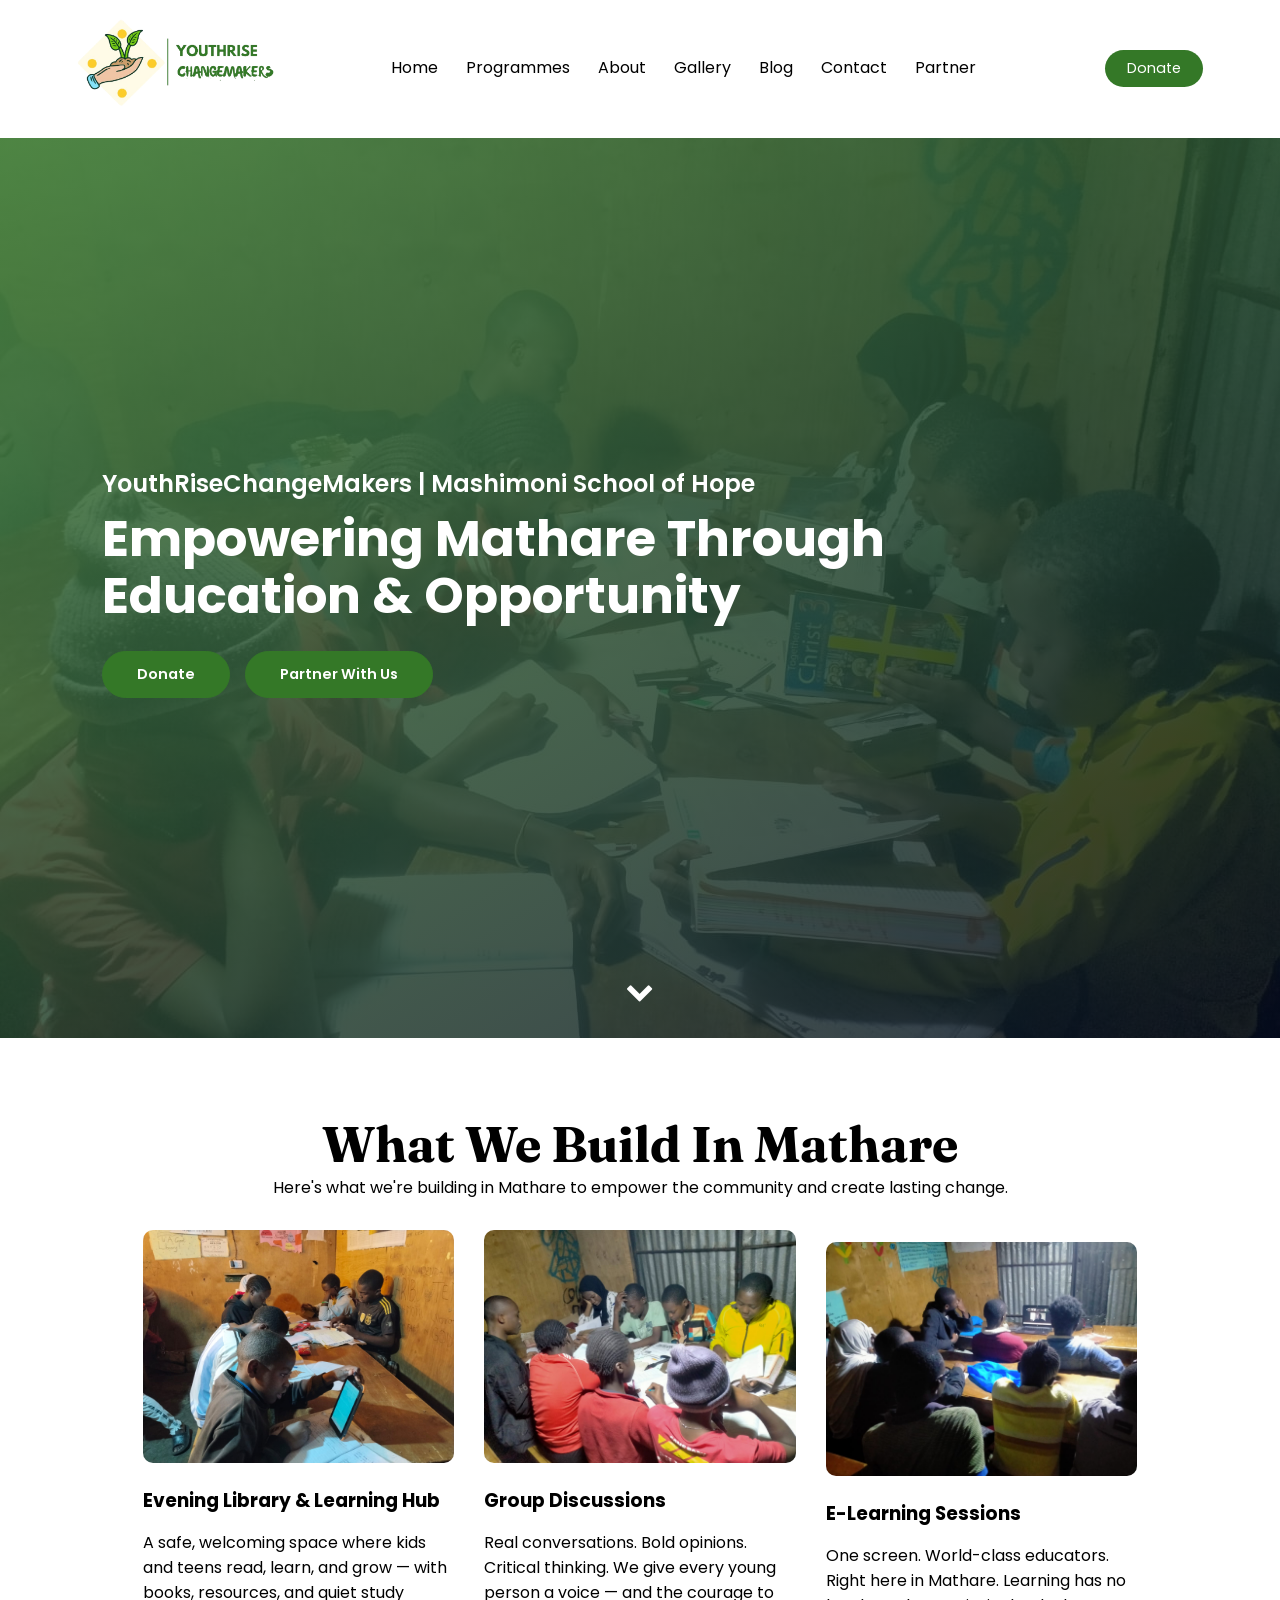
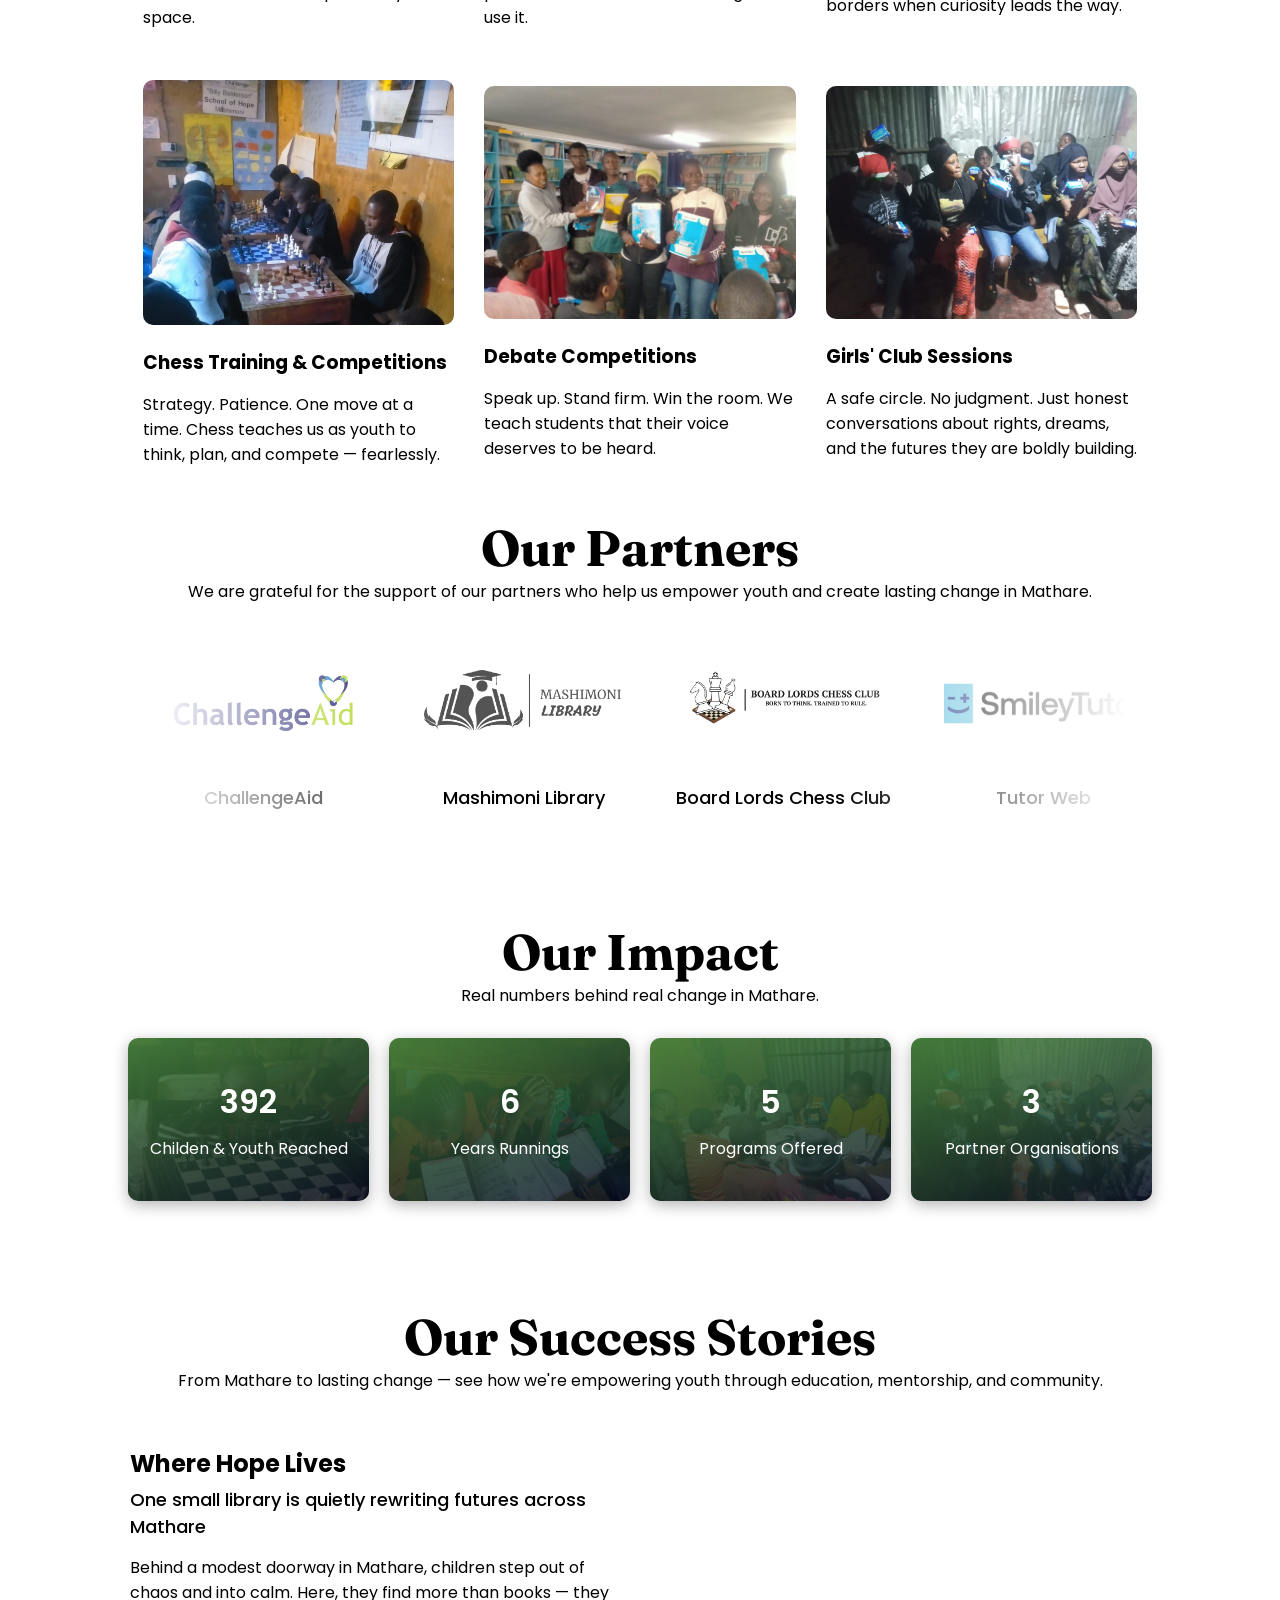
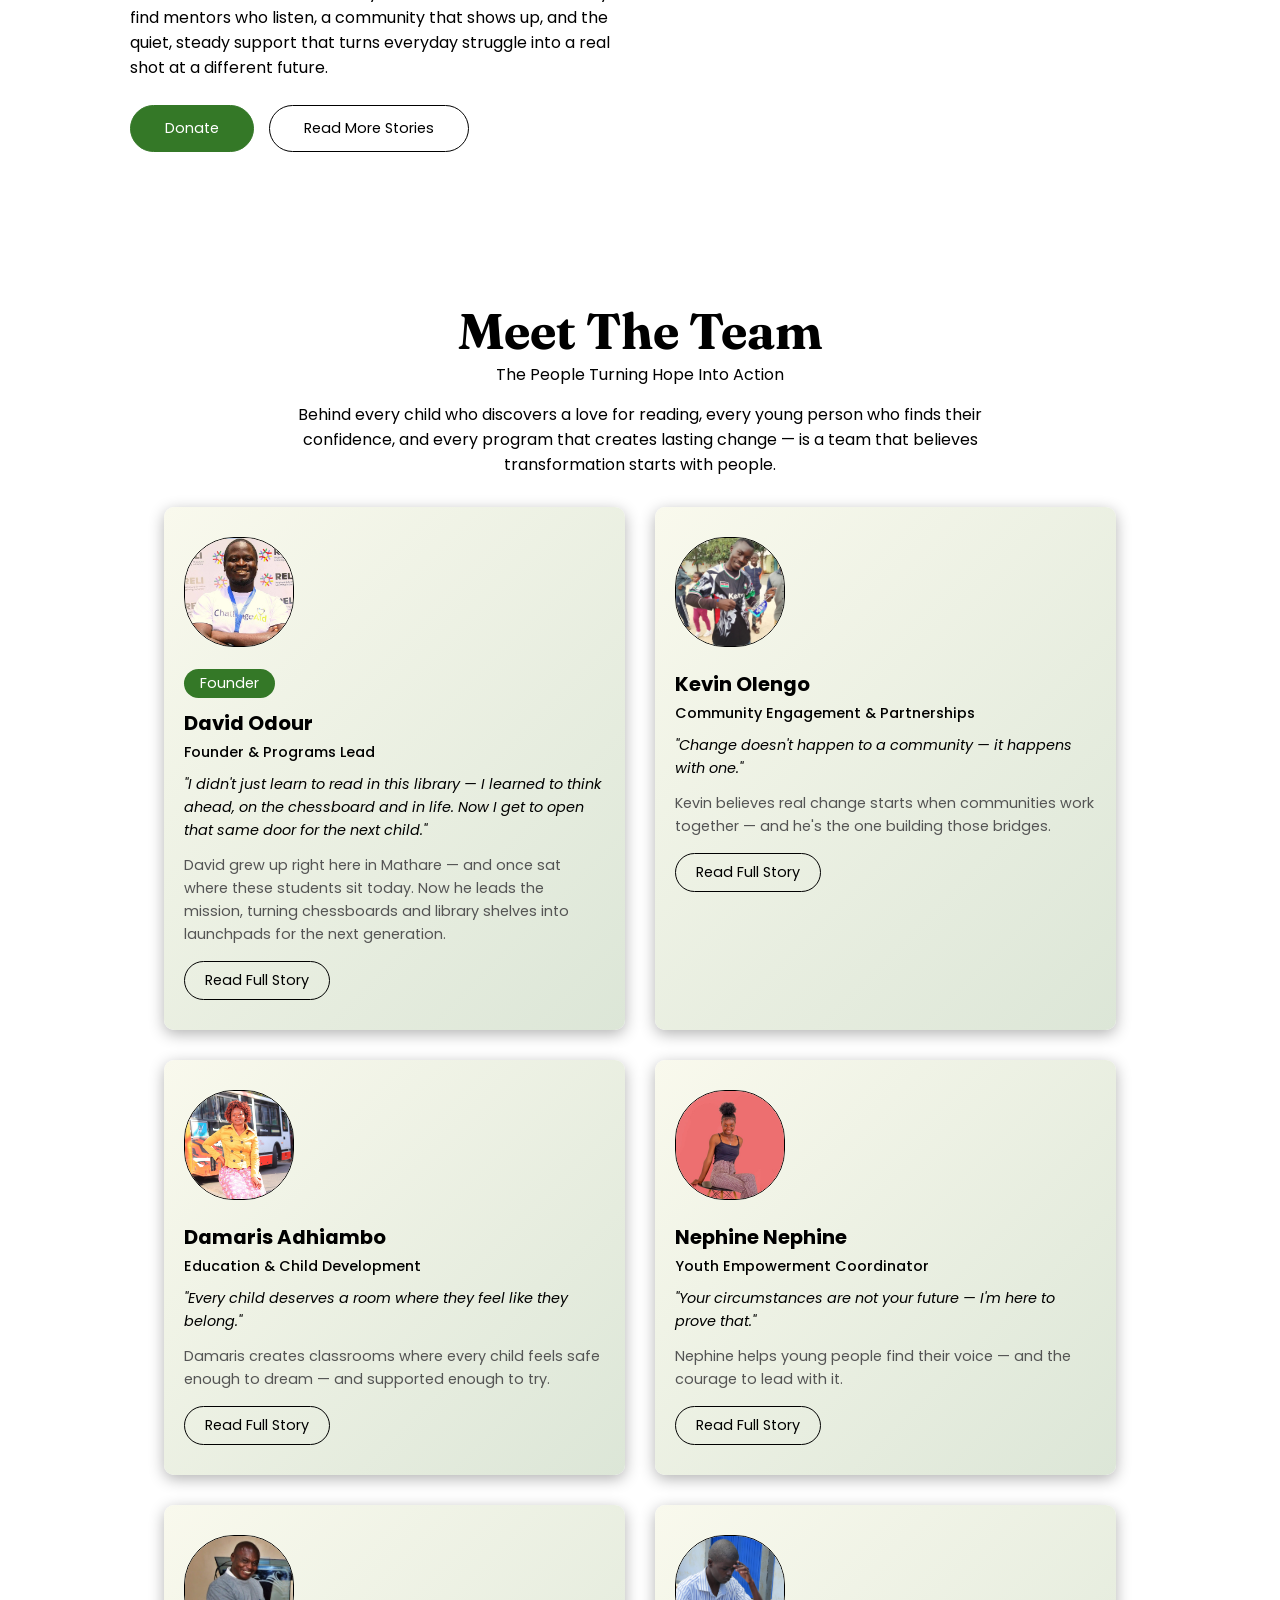
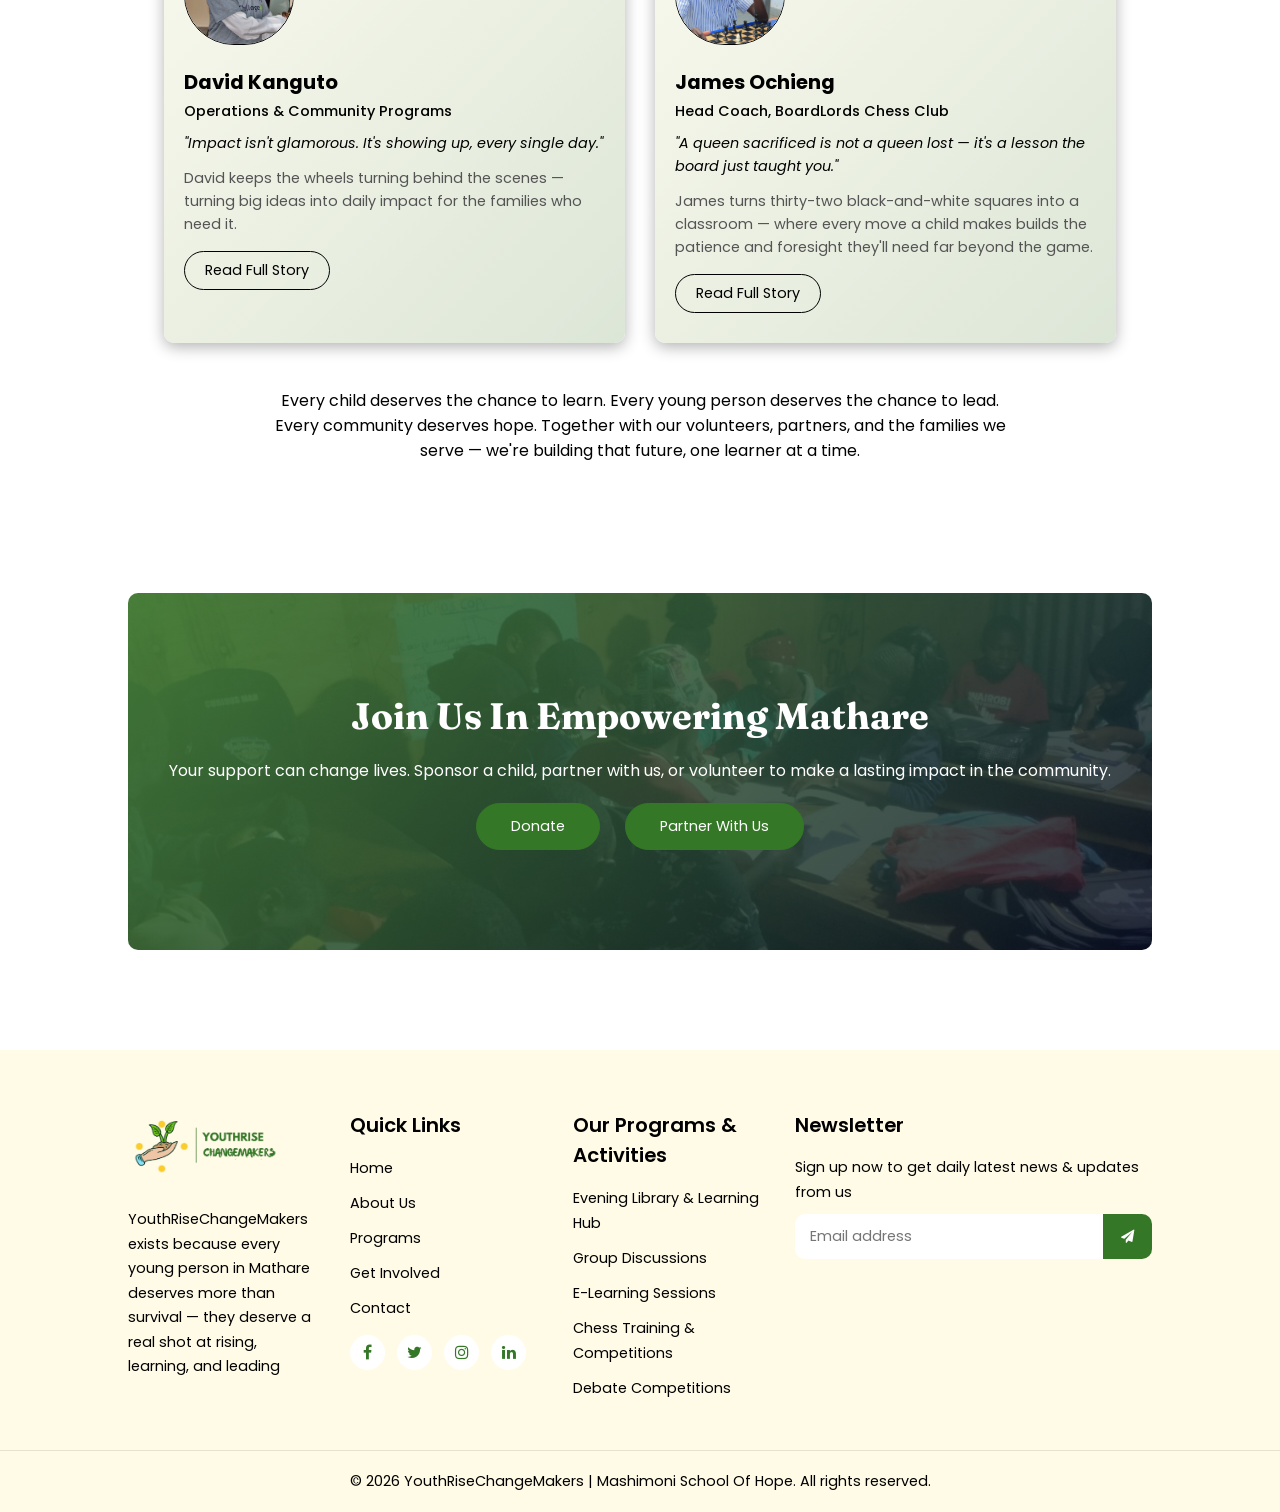
==== commit 93a34bbc: "added partner-with-us page" ====
--- a/index.html
+++ b/index.html
@@ -51,7 +51,7 @@
               <li><a href="gallery.html">Gallery</a></li>
               <li><a href="blog.html">Blog</a></li>
               <li><a href="contact-us.html">Contact</a></li>
-              <li><a href="#">Partner</a></li>
+              <li><a href="partner.html">Partner</a></li>
               <li class="nav-mobile-donate"><a href="#">Donate</a></li>
             </ul>
           </div>
--- a/styles.css
+++ b/styles.css
@@ -1,5 +1,6 @@
 @import url("https://fonts.googleapis.com/css2?family=Fraunces:wght@600;700&family=Poppins:ital,wght@0,400;0,500;0,600;0,700;1,300;1,400&display=swap");
 
+/* #region-------- Styles For Entire Screen --------*/
 * {
   margin: 0;
   padding: 0;
@@ -69,6 +70,8 @@
   font-family: var(--heading-font);
 }
 
+/* #endregion */
+
 /* #region -------- Nav Styling --------*/
 nav {
   display: flex;
@@ -163,9 +166,9 @@
   visibility: visible;
 }
 
-/*  */
-
-/*-------- Hero Section Styling --------*/
+/* #endregion */
+
+/* #region -------- Hero Section Styling --------*/
 /* .hero-section, */
 .success-section {
   width: 80%;
@@ -404,6 +407,8 @@
 .cta-section .cta-buttons .hero-btn {
   animation: slideInUp 3s ease-out;
 }
+
+/* #endregion  */
 
 /* #region -------- Our Services Section ----*/
 .our-services {
@@ -1298,11 +1303,16 @@
   margin-bottom: 10px;
 }
 
-.progamme-badges {
+.programme-badges {
   display: flex;
   flex-wrap: wrap;
   gap: 5px;
   margin-bottom: 0;
+  /* justify-content: center; */
+}
+
+.what-we-do-section .programme-badges {
+  justify-content: center;
 }
 
 .programme-badge {
@@ -2017,7 +2027,7 @@
 
 /* #endregion */
 
-/*-------- Gallery Page --------*/
+/* #region-------- Gallery Page --------*/
 .gallery-grid {
   width: 85%;
   margin: 20px auto 80px;
@@ -2116,7 +2126,146 @@
   color: var(--white-color);
   cursor: pointer;
 }
-/*-------- Responsive Mobile --------*/
+
+/* #endregion */
+
+/* #region-------- Partner Page --------*/
+.programmes-page .partner-banner {
+  background-image:
+    linear-gradient(
+      150deg,
+      var(--image-hover-color),
+      var(--footer-hover-color)
+    ),
+    url(images/Life-skills-session-v2.jpeg);
+  background-position: center 35%;
+}
+.partner-cards-section {
+  width: 80%;
+  margin: 40px auto 80px;
+  text-align: center;
+}
+
+.partner-cards-section h2 {
+  font-family: var(--heading-font);
+  font-size: var(--font-size-xxl);
+  color: var(--primary-color-v2);
+  margin-bottom: 40px;
+}
+
+.partner-cards-grid {
+  display: grid;
+  grid-template-columns: repeat(3, 1fr);
+  gap: 25px;
+  align-items: stretch;
+}
+
+.partner-card {
+  background: var(--light-color-v1);
+  border-left: 3px solid var(--primary-color-v1);
+  border-radius: var(--border-radius-xs);
+  box-shadow: 1 4px 15px var(--box-shadow-color);
+  padding: 18px 22px;
+  text-align: left;
+  display: flex;
+  flex-direction: column;
+}
+
+.partner-card h3 {
+  font-family: var(--heading-font);
+  font-size: var(--font-size-m);
+  color: var(--primary-color-v2);
+  margin-bottom: 10px;
+}
+
+.partner-card p {
+  color: var(--dark-color);
+  font-size: var(--font-size-s);
+  line-height: 1.6;
+  flex-grow: 1;
+  margin-bottom: 10px;
+}
+
+.partner-card .read-more-btn {
+  align-self: flex-start;
+  text-decoration: none;
+}
+
+.partner-card-logo {
+  width: 130px;
+  height: 60px;
+  object-fit: contain;
+  margin-bottom: 0;
+}
+
+/*--- Partnering Process---*/
+.partner-process-section {
+  width: 80%;
+  margin: 0 auto 80px;
+  text-align: center;
+}
+
+.partner-process-section h2 {
+  font-family: var(--heading-font);
+  font-size: var(--font-size-xxl);
+  color: var(--primary-color-v2);
+  margin-bottom: 10px;
+}
+
+.process-intro {
+  color: var(--dark-color);
+  margin-bottom: 40px;
+}
+
+.process-steps {
+  display: grid;
+  grid-template-columns: repeat(4, 1fr);
+  gap: 25px;
+  margin-bottom: 40px;
+}
+
+.process-step {
+  background: var(--white-color);
+  border-right: var(--border-radius-xs);
+  box-shadow: 1 4px 15px var(--box-shadow-color);
+  padding: 30px 20px;
+  text-align: left;
+}
+
+.process-step-number {
+  display: flex;
+  align-items: center;
+  justify-content: center;
+  width: 36px;
+  height: 36px;
+  border-radius: var(--border-radius-l);
+  color: var(--white-color);
+  background: var(--primary-color);
+  font-family: var(--heading-font);
+  font-size: var(--font-size-m);
+  font-weight: var(--font-weight-semibold);
+  margin-bottom: 16px;
+}
+
+.process-step h3 {
+  font-family: var(--heading-font);
+  font-size: var(--font-size-m);
+  color: var(--primary-color-v2);
+  margin-bottom: 8px;
+}
+
+.process-step p {
+  color: var(--dark-color);
+  font-size: var(--font-size-s);
+  line-height: 1.6;
+}
+
+.process-whatsapp-btn {
+  display: inline-flex;
+  align-items: center;
+  gap: 8px;
+}
+/* #region -------- Responsive Mobile --------*/
 @media screen and (max-width: 700px) {
   /*---- Nav ----*/
   .nav-links {
@@ -2193,29 +2342,7 @@
     display: none;
   }
 
-  /* .hero-section{
-        padding: 0 6%;
-        min-height: 80vh;
-        background-position: left;
-    }
-
-    .hero-content{
-        max-width: 100%;
-        
-    }
-
-    .hero-content .hero-title{
-        font-size: var(--font-size-l);
-    }
-
-    .hero-content .hero-sub-title{
-        font-size: var(--font-size-xxl);
-        padding-bottom: 10px;
-    } */
-
-  /* .hero-content .hero-buttons,  */
   .success-section .hero-buttons {
-    /* flex-direction: column; */
     gap: 15px;
     width: 100%;
     justify-content: left;
@@ -2441,9 +2568,23 @@
     columns: 1;
     width: 90%;
   }
-}
-
-/*-------- Tablet Styling --------*/
+
+  /*-------- Partner Page --------*/
+  .partner-cards-section {
+    width: 90%;
+  }
+  .partner-cards-grid {
+    grid-template-columns: 1fr;
+  }
+
+  .process-steps {
+    grid-template-columns: 1fr;
+  }
+}
+
+/*  #endregion */
+
+/*  #region-------- Tablet Styling --------*/
 @media screen and (min-width: 701px) and (max-width: 1024px) {
   /*----- Nav Styling -----*/
   .nav-links {
@@ -2503,18 +2644,6 @@
   }
 
   /*-------- Hero Styling --------*/
-  /* .hero-col .hero-title{
-        font-size: var(--font-size-m);
-    }
-
-    .hero-section{
-        width: 90%;
-    }
-
-   .hero-col .description{
-    font-size: var(--font-size-s);
-    } */
-
   .hero-content .hero-title {
     font-size: var(--font-size-m);
   }
@@ -2549,10 +2678,6 @@
   .desktop-only-second {
     display: none;
   }
-
-  /*  .desktop-only-third{
-        display: none;
-    } */
 
   /*-------- Our Services --------*/
   .row-our-services {
@@ -2658,4 +2783,14 @@
   .gallery-grid {
     columns: 2;
   }
-}
+  /*-------- Partner Page --------*/
+  .partner-cards-grid {
+    grid-template-columns: repeat(2, 1fr);
+  }
+
+  .process-steps {
+    grid-template-columns: repeat(2, 1fr);
+  }
+}
+
+/* #endregion */
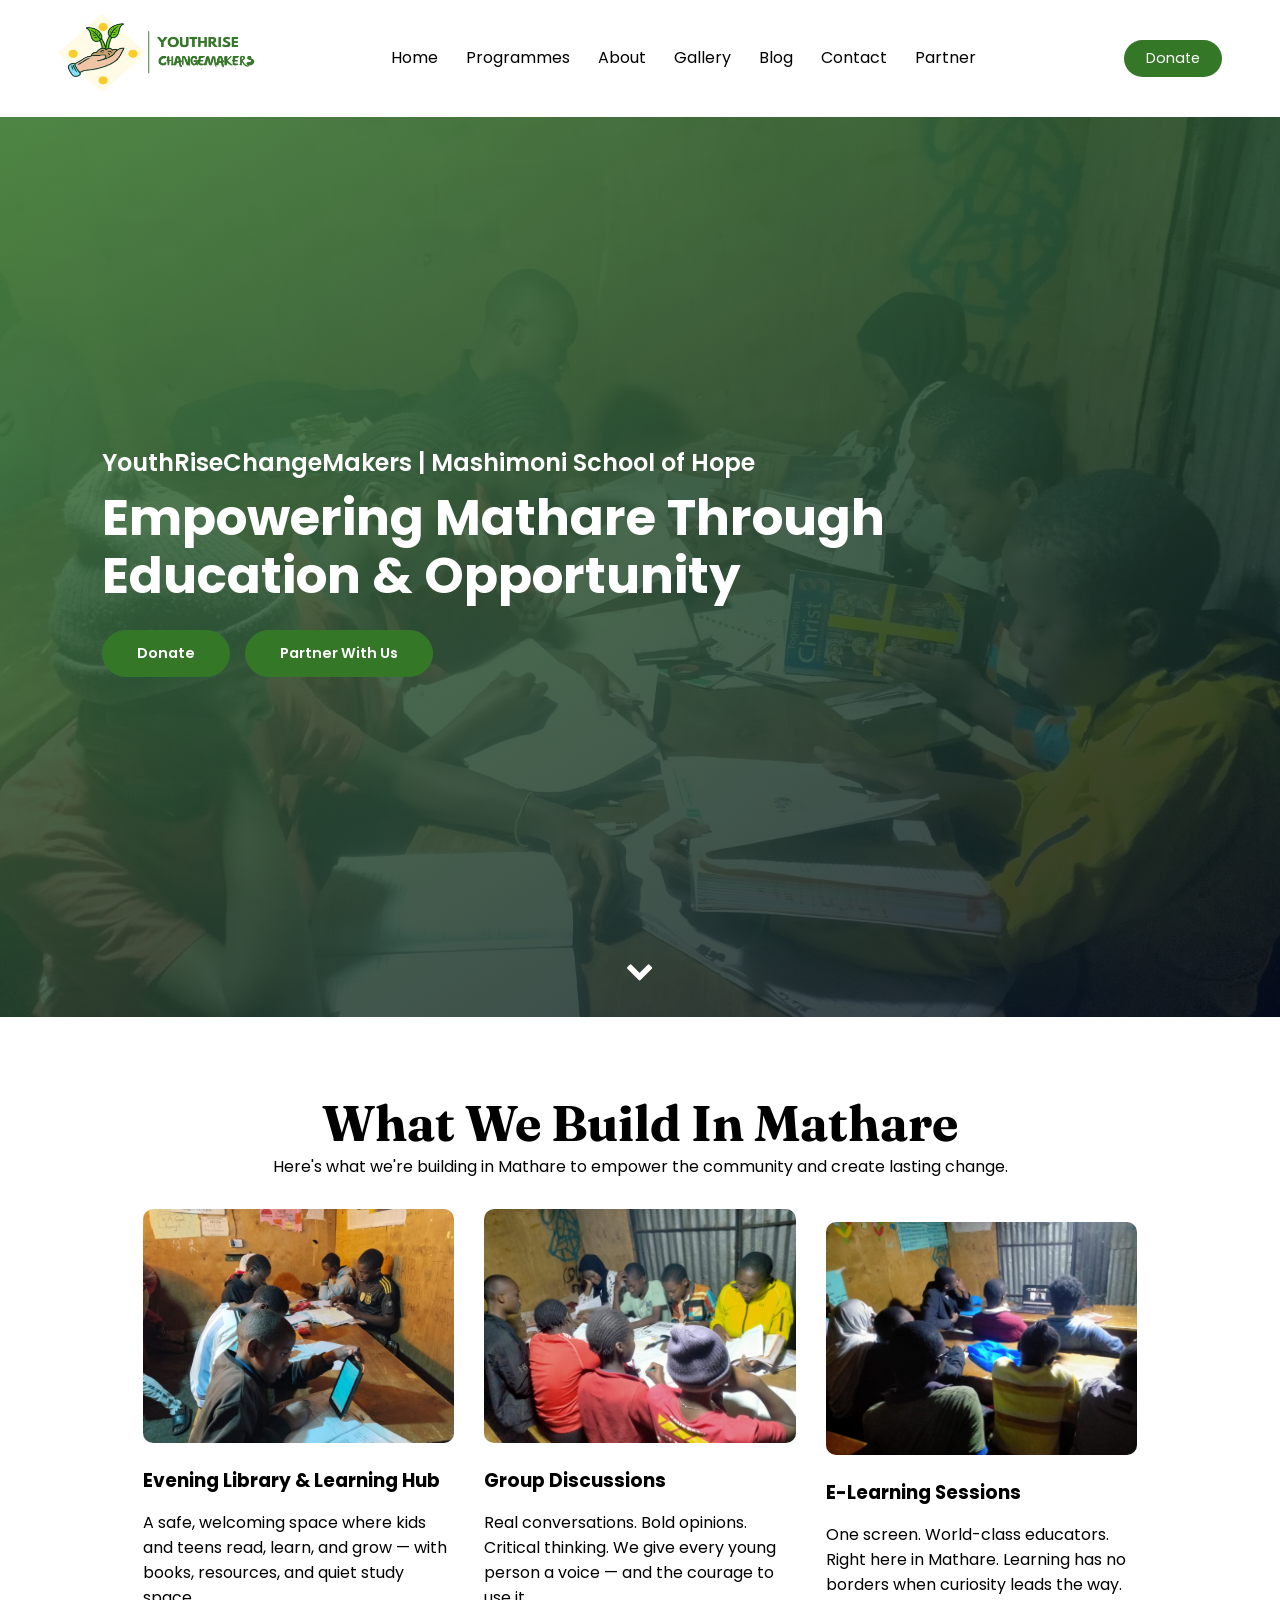
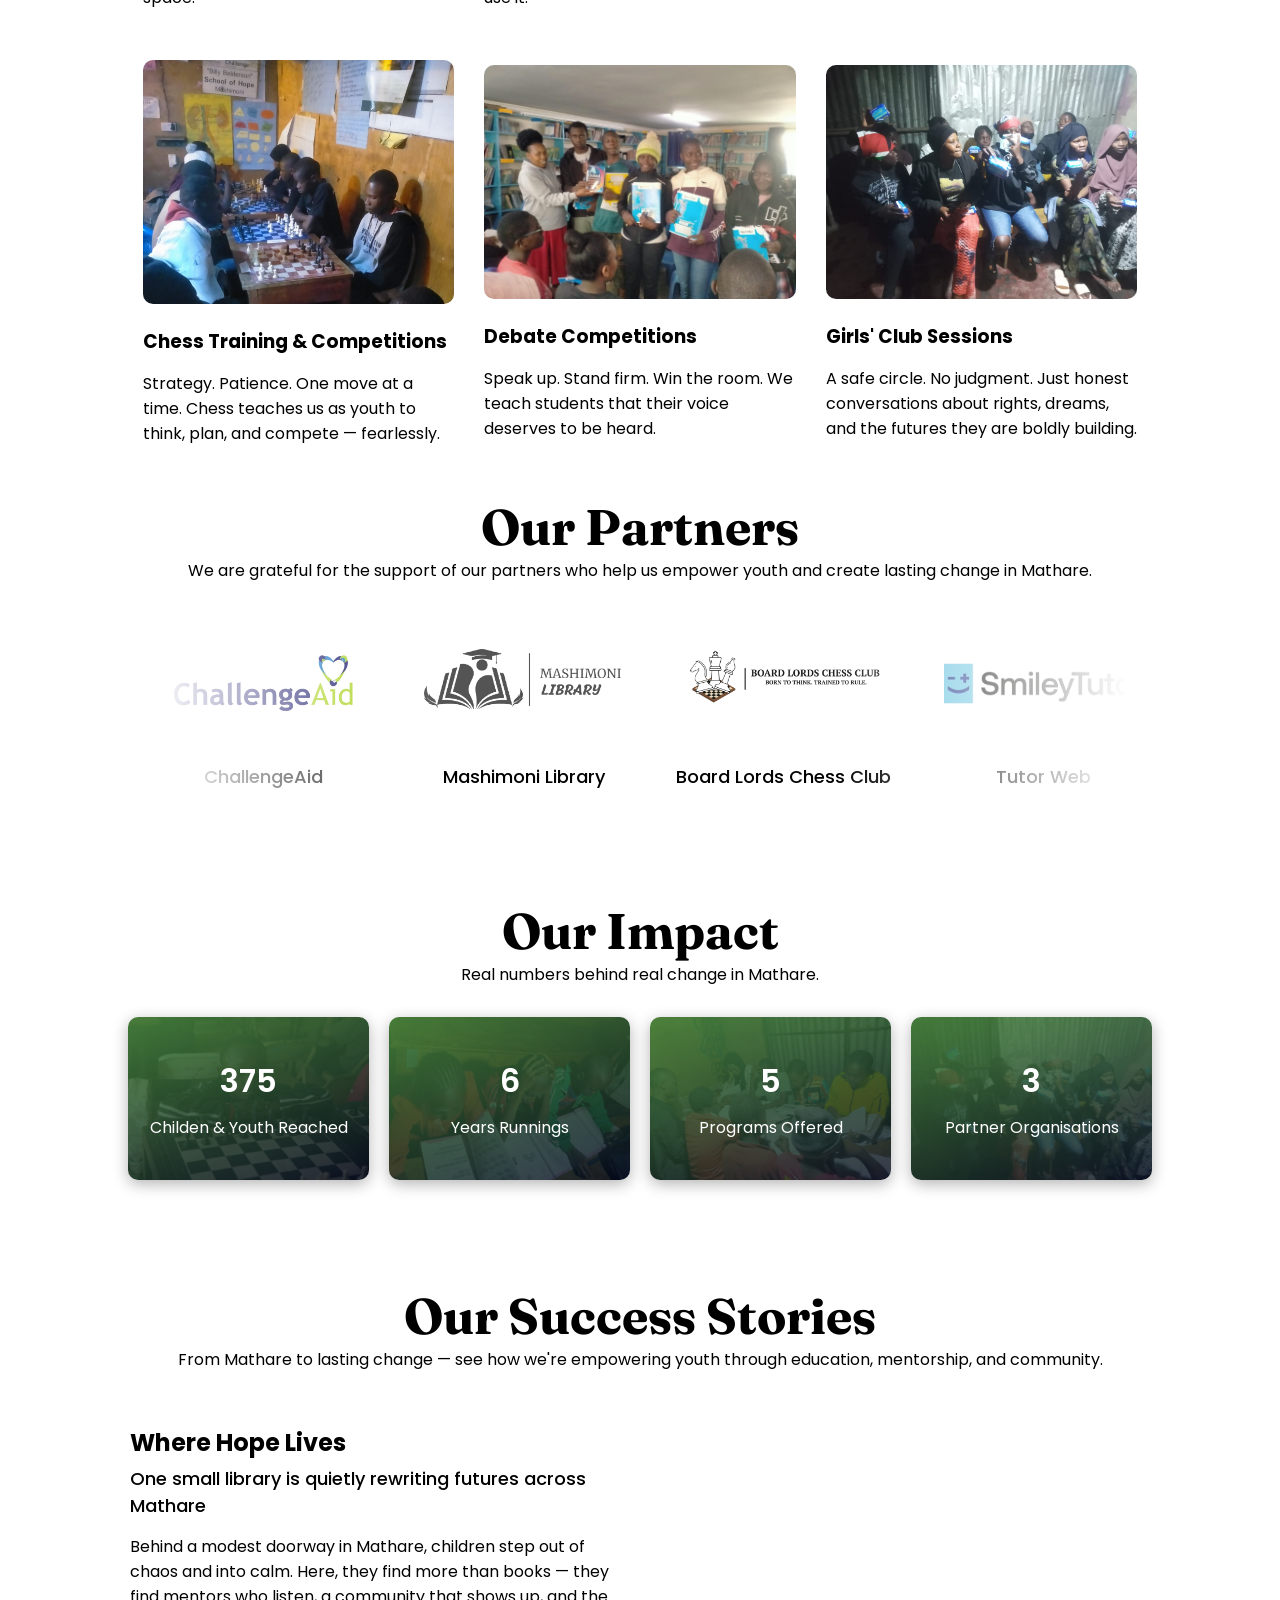
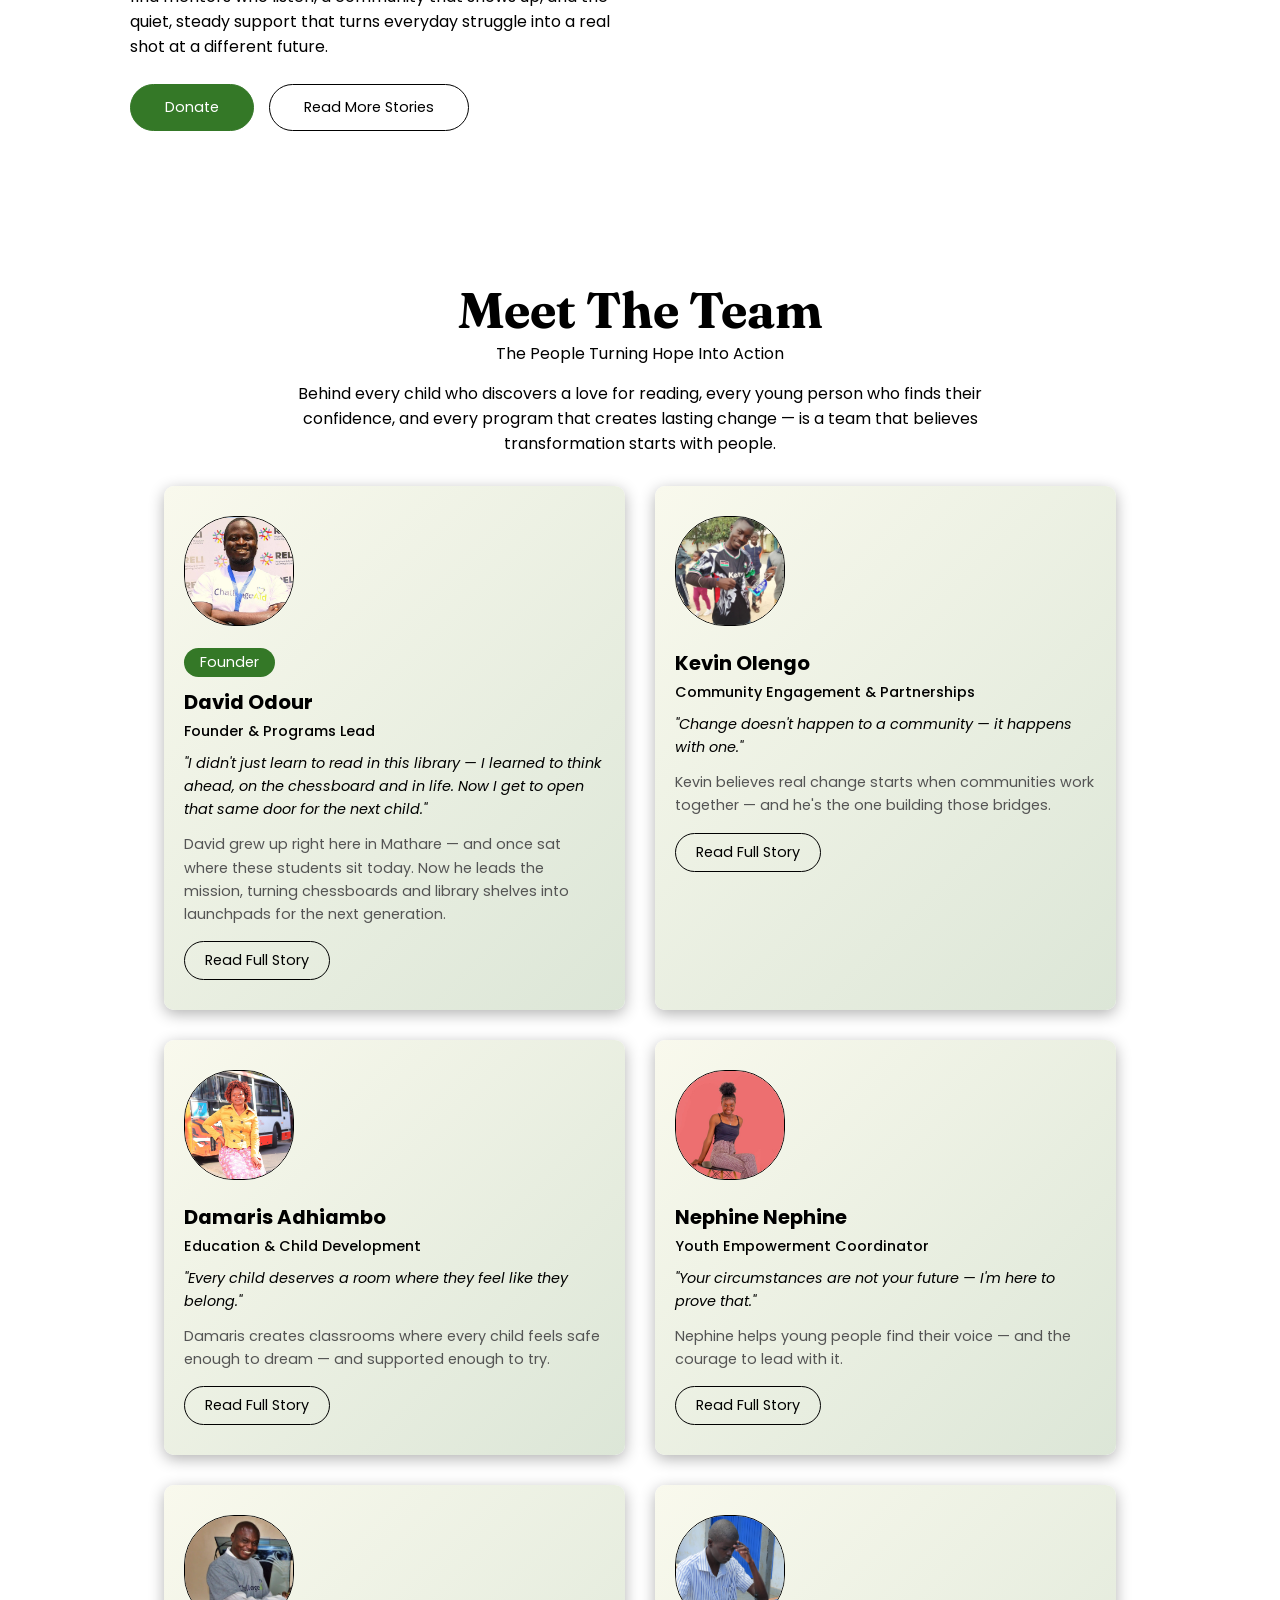
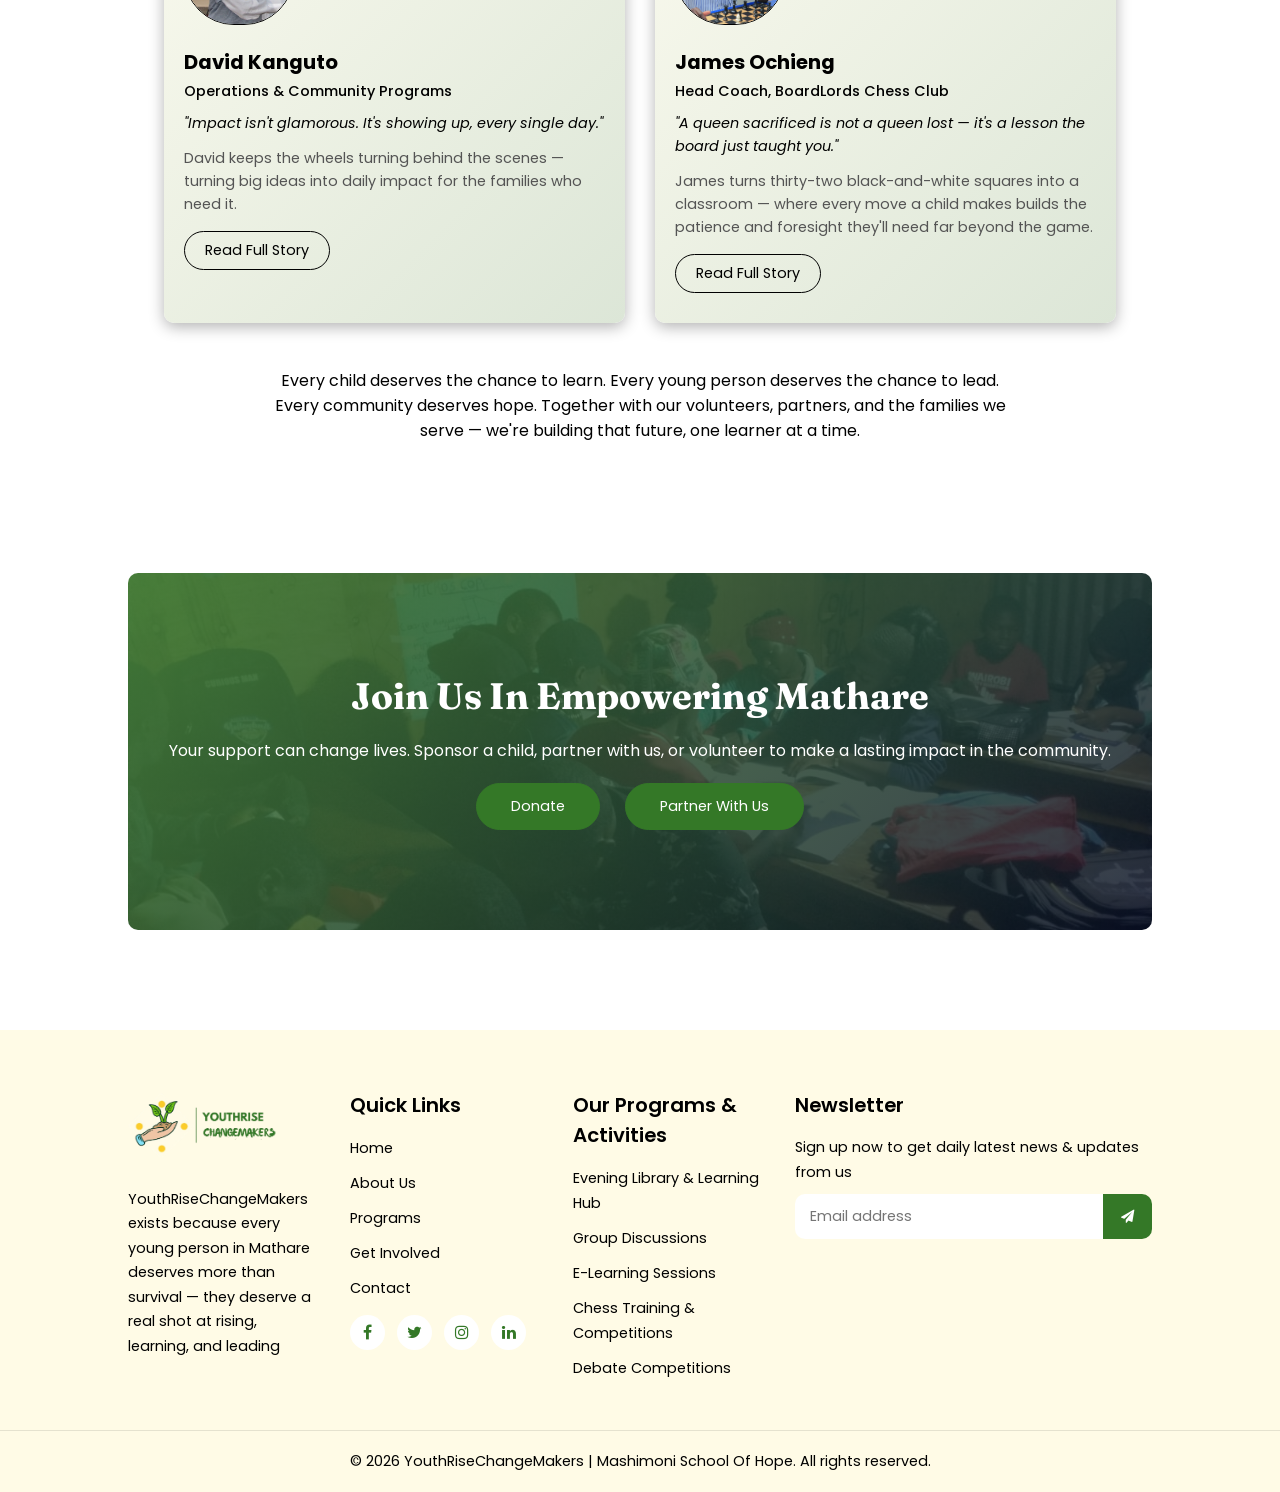
==== commit 13a551a2: "updated the donate file" ====
--- a/index.html
+++ b/index.html
@@ -52,10 +52,12 @@
               <li><a href="blog.html">Blog</a></li>
               <li><a href="contact-us.html">Contact</a></li>
               <li><a href="partner.html">Partner</a></li>
-              <li class="nav-mobile-donate"><a href="#">Donate</a></li>
+              <li class="nav-mobile-donate">
+                <a href="donate.html">Donate</a>
+              </li>
             </ul>
           </div>
-          <a href="#" class="nav-donate-btn">Donate</a>
+          <a href="donate.html" class="nav-donate-btn">Donate</a>
           <i class="fa fa-bars" aria-hidden="true" onclick="showMenu()"></i>
         </nav>
 
@@ -140,7 +142,7 @@
               </h3>
 
               <div class="hero-buttons">
-                <a href="#" class="hero-btn side-btn">Support Us</a>
+                <a href="#" class="hero-btn side-btn">Support</a>
                 <a href="#" class="hero-btn side-btn">Connect With Us</a>
               </div>
             </div>
--- a/styles.css
+++ b/styles.css
@@ -64,6 +64,7 @@
 
 .header {
   min-width: 100%;
+  /*  position: relative; */
 }
 
 section h1 {
@@ -75,17 +76,24 @@
 /* #region -------- Nav Styling --------*/
 nav {
   display: flex;
-  padding: 1.2% 6%;
+  padding: 0.8% 4.5%;
   justify-content: space-between;
   align-items: center;
-}
+  position: relative;
+  /* top: 20px;`
+  left: 20px;
+  right: 20px;
+  z-index: 10; */
+  background: rgba(255, 255, 255, 0.9);
+}
+
 nav img {
   width: 200px;
 }
 
 nav .logo-icon {
   /*  width: auto; */
-  height: 100px;
+  height: 90px;
 }
 
 nav .fa {
@@ -952,6 +960,7 @@
 }
 
 /* #endregion */
+
 /* #region-------- CTA Section  --------*/
 .cta-section {
   width: 80%;
@@ -2265,6 +2274,157 @@
   align-items: center;
   gap: 8px;
 }
+
+/* #endregion */
+
+/* #region-------- Donate Page --------*/
+.impact-stats-section {
+  margin: 40px auto 60px;
+  width: 80%;
+  text-align: center;
+}
+
+.impact-stats-section h2 {
+  font-family: var(--heading-font);
+  font-size: var(--font-size-xxl);
+  color: var(--primary-color);
+  margin-bottom: 15px;
+}
+
+.impact-stats-grid {
+  display: grid;
+  grid-template-columns: repeat(3, 1fr);
+  gap: 20px;
+  margin-top: 30px;
+}
+
+.impact-stat-card {
+  background: var(--light-color-v1);
+  border-radius: var(--border-radius-xs);
+  padding: 30px 20px;
+  text-align: left;
+}
+
+.impact-stat-card h3 {
+  font-family: var(--heading-font);
+  color: var(--primary-color);
+  font-size: var(--font-size-l);
+  margin: 8px 0 8px;
+}
+
+.donate-form-section {
+  padding: 60px 8%;
+  text-align: center;
+}
+
+.donate-amount-grid {
+  display: flex;
+  justify-content: center;
+  gap: 12px;
+  flex-wrap: wrap;
+  margin: 25px 0 15px;
+}
+
+.amount-btn {
+  padding: 12px 28px;
+  border: 1px solid var(--primary-color);
+  background: var(--white-color);
+  color: var(--primary-color);
+  border-radius: var(--border-radius-s);
+  font-size: var(--font-size-n);
+  cursor: pointer;
+  transition: 0.3s;
+  font-family: var(--heading-font);
+}
+
+.amount-btn.active,
+.amount-btn:hover {
+  background: var(--primary-color);
+  color: var(--white-color);
+}
+
+.donate-custom-row input {
+  padding: 10px 16px;
+  border: 1px solid var(--light-color-v2);
+  border-radius: var(--border-radius-s);
+  font-size: var(--font-size-n);
+  width: 240px;
+  max-width: 90%;
+}
+
+.donate-selected-text {
+  font-weight: var(--font-weight-medium);
+  color: var(--primary-color-v2);
+  min-height: 24px;
+  margin: 10px 0 30px;
+}
+
+.payment-methods-grid {
+  display: grid;
+  grid-template-columns: repeat(2, 1fr);
+  gap: 20px;
+  max-width: 600px;
+  margin: 0 auto;
+}
+
+.payment-method-card {
+  background: var(--light-color-v1);
+  border-radius: var(--border-radius-xs);
+  padding: 25px 20px;
+}
+
+.payment-method-card .fa {
+  font-size: var(--font-size-xxl);
+  color: var(--primary-color);
+  margin-bottom: 13px;
+}
+
+.payment-method-card h3 {
+  margin-bottom: 10px;
+}
+
+.payment-method-card p {
+  margin-bottom: 12px;
+}
+
+.payment-method-card .read-more-btn {
+  text-decoration: none;
+}
+
+.sponser-section {
+  padding: 60px 8%;
+}
+
+.sponser-card {
+  background: var(--primary-color-v2);
+  color: var(--white-color);
+  border-radius: var(--border-radius-xs);
+  padding: 50px;
+  text-align: center;
+}
+
+.sponser-card .section-eyebrow {
+  color: var(--secondary-color);
+}
+
+.sponser-card h2 {
+  font-family: var(--heading-font);
+  margin: 10px 0 15px;
+}
+
+.sponser-card p {
+  margin-bottom: 15px;
+}
+
+@media screen and (max-width: 768px) {
+  .impact-stats-grid,
+  .payment-methods-grid {
+    grid-template-columns: 1fr;
+  }
+}
+
+/* #endregion */
+
 /* #region -------- Responsive Mobile --------*/
 @media screen and (max-width: 700px) {
   /*---- Nav ----*/
@@ -2330,6 +2490,10 @@
     background-position: center;
   }
 
+  .hero-content .hero-sub-title {
+    font-size: 38px;
+  }
+
   .desktop-only-first {
     display: none;
   }
@@ -2350,11 +2514,16 @@
     flex-wrap: nowrap;
   }
 
-  .hero-content .hero-btn,
+  .hero-content .hero-btn {
+    width: auto;
+    text-align: center;
+    padding: 12px 30px;
+  }
+
   .success-section .hero-btn {
     width: auto;
     text-align: center;
-    padding: 12px 30px;
+    padding: 12px 20px;
   }
 
   /*----- Mobile Animation -----*/
@@ -2373,12 +2542,19 @@
     padding-top: 10px;
   }
 
+  .our-services h1 {
+    font-size: var(--font-size-xxl);
+  }
+
   .row-our-services {
     flex-direction: column;
     gap: 20px;
   }
 
   /*-------- Our Success --------*/
+  .success-section h1 {
+    font-size: var(--font-size-xxl);
+  }
   .row-success {
     flex-direction: column;
     gap: 20px;
@@ -2407,6 +2583,10 @@
   }
 
   /*-------- Our Partners --------*/
+  .partners-section h1 {
+    font-size: var(--font-size-xxl);
+  }
+
   .row-partners {
     flex-direction: row;
     gap: 20px;
@@ -2458,6 +2638,10 @@
   /*-------- Our Team --------*/
   .team-section {
     width: 90%;
+  }
+
+  .team-section h1 {
+    font-size: var(--font-size-xxl);
   }
 
   .team-col,
@@ -2579,6 +2763,19 @@
 
   .process-steps {
     grid-template-columns: 1fr;
+  }
+
+  /*-------- Donate Page --------*/
+  .programmes-page .banner-content h1 {
+    font-size: var(--font-size-xxl);
+  }
+  .impact-stats-grid,
+  .payment-methods-grid {
+    grid-template-columns: 1fr;
+  }
+
+  .sponser-card {
+    padding: 45px 15px;
   }
 }
 
@@ -2791,6 +2988,11 @@
   .process-steps {
     grid-template-columns: repeat(2, 1fr);
   }
+
+  /*-------- Donate Page --------*/
+  .programmes-page .banner-content h1 {
+    font-size: var(--font-size-hero);
+  }
 }
 
 /* #endregion */
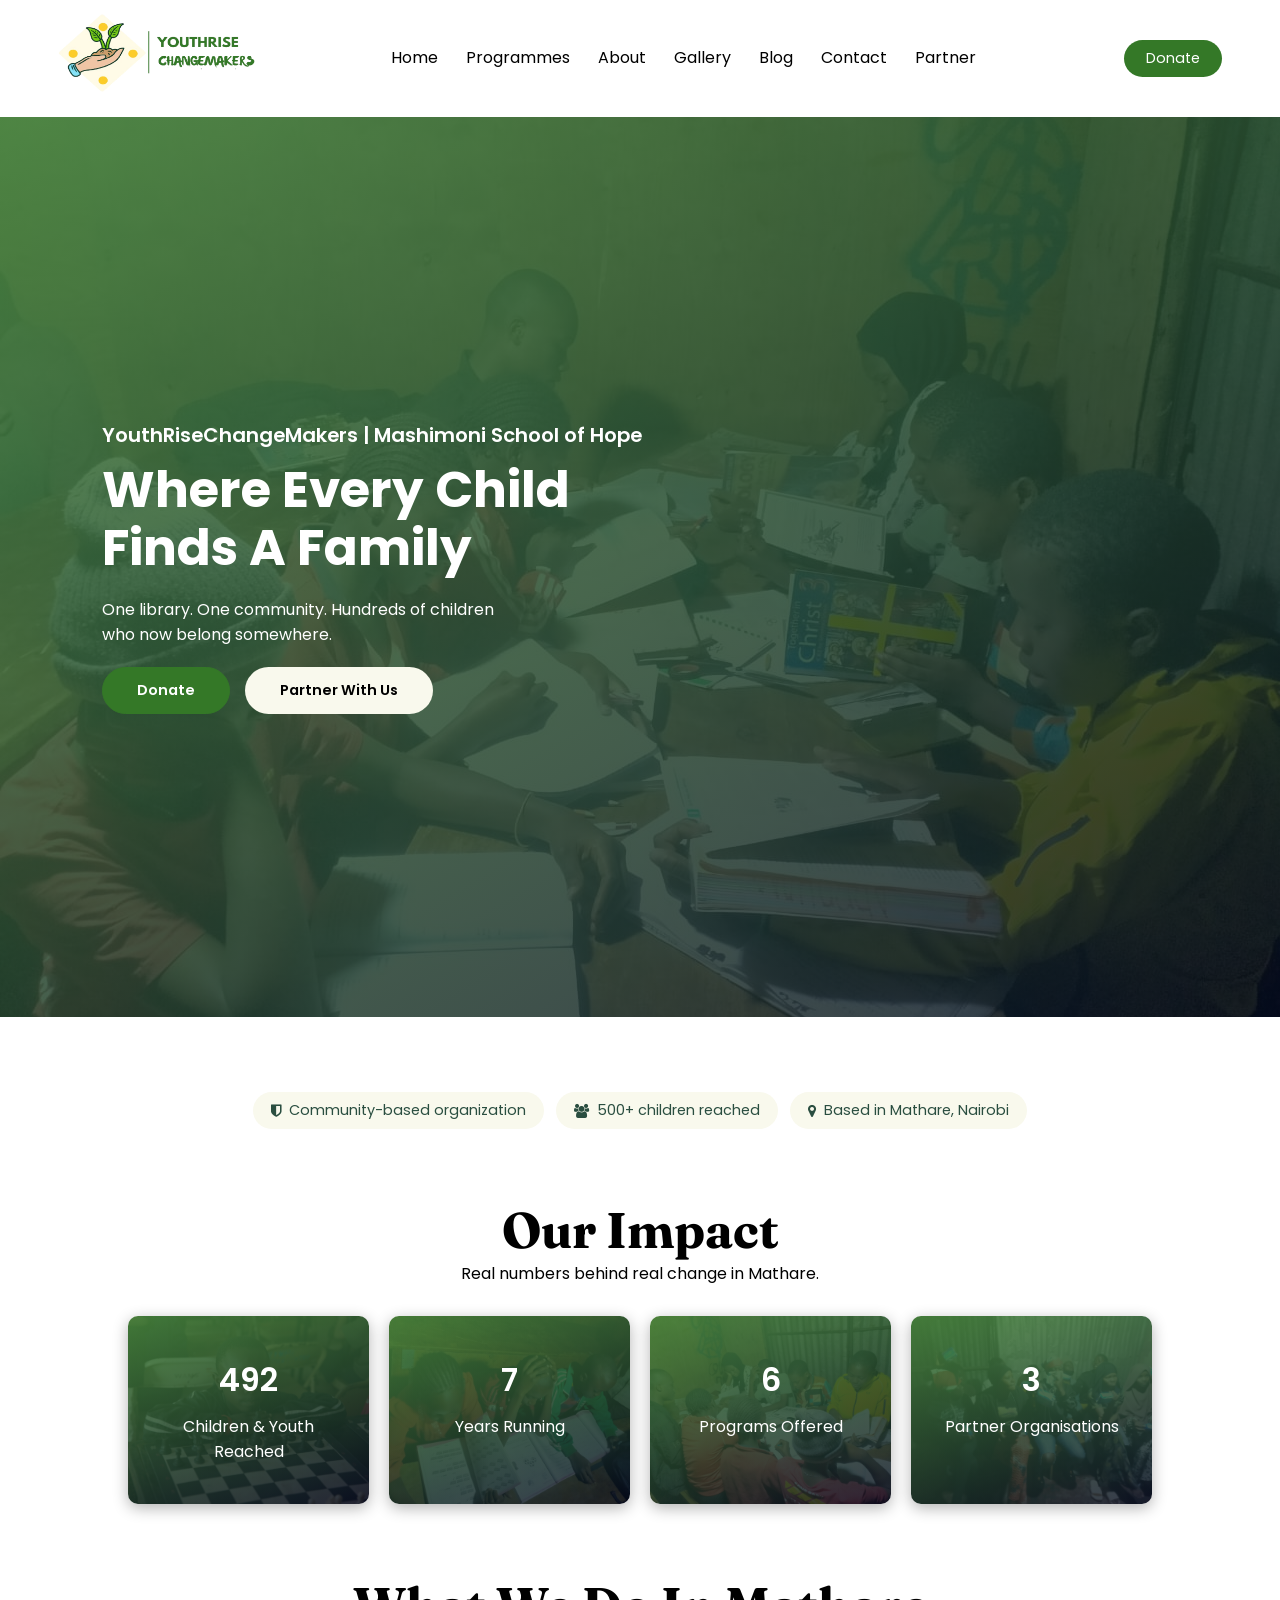
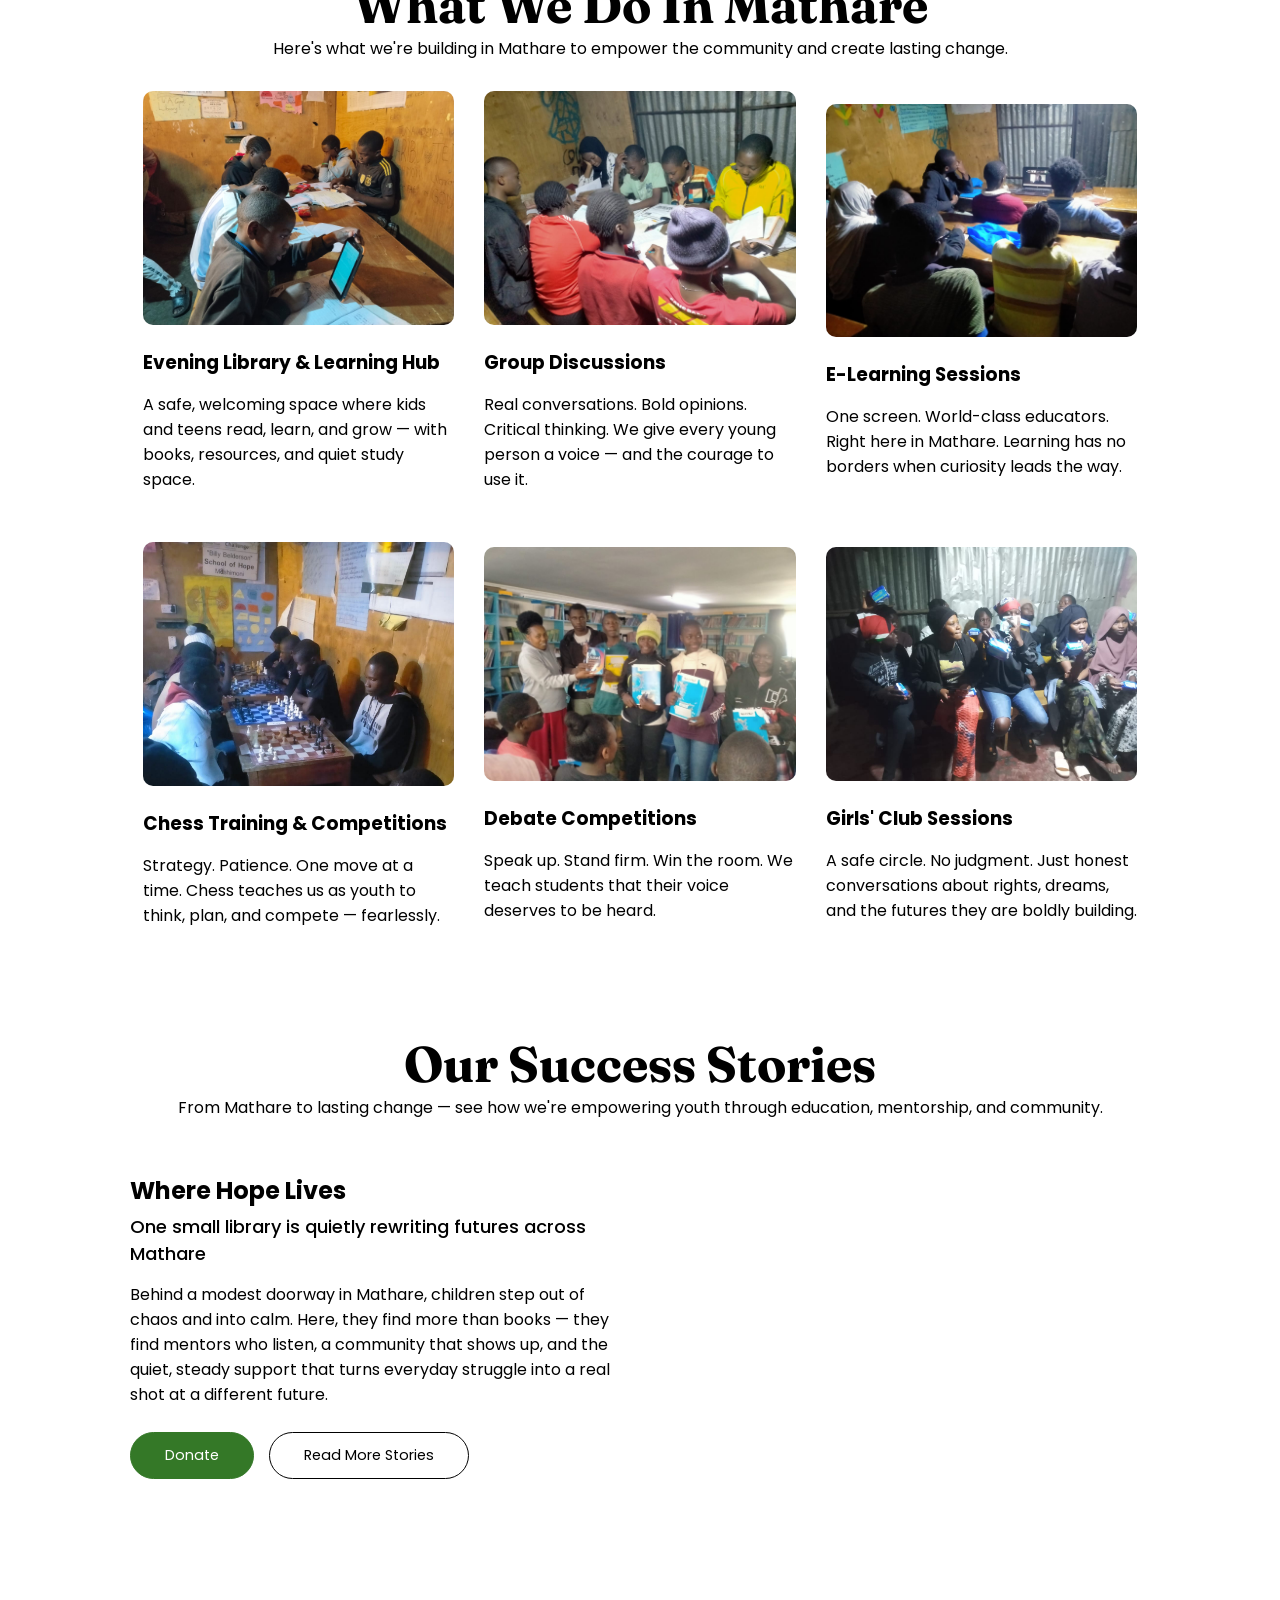
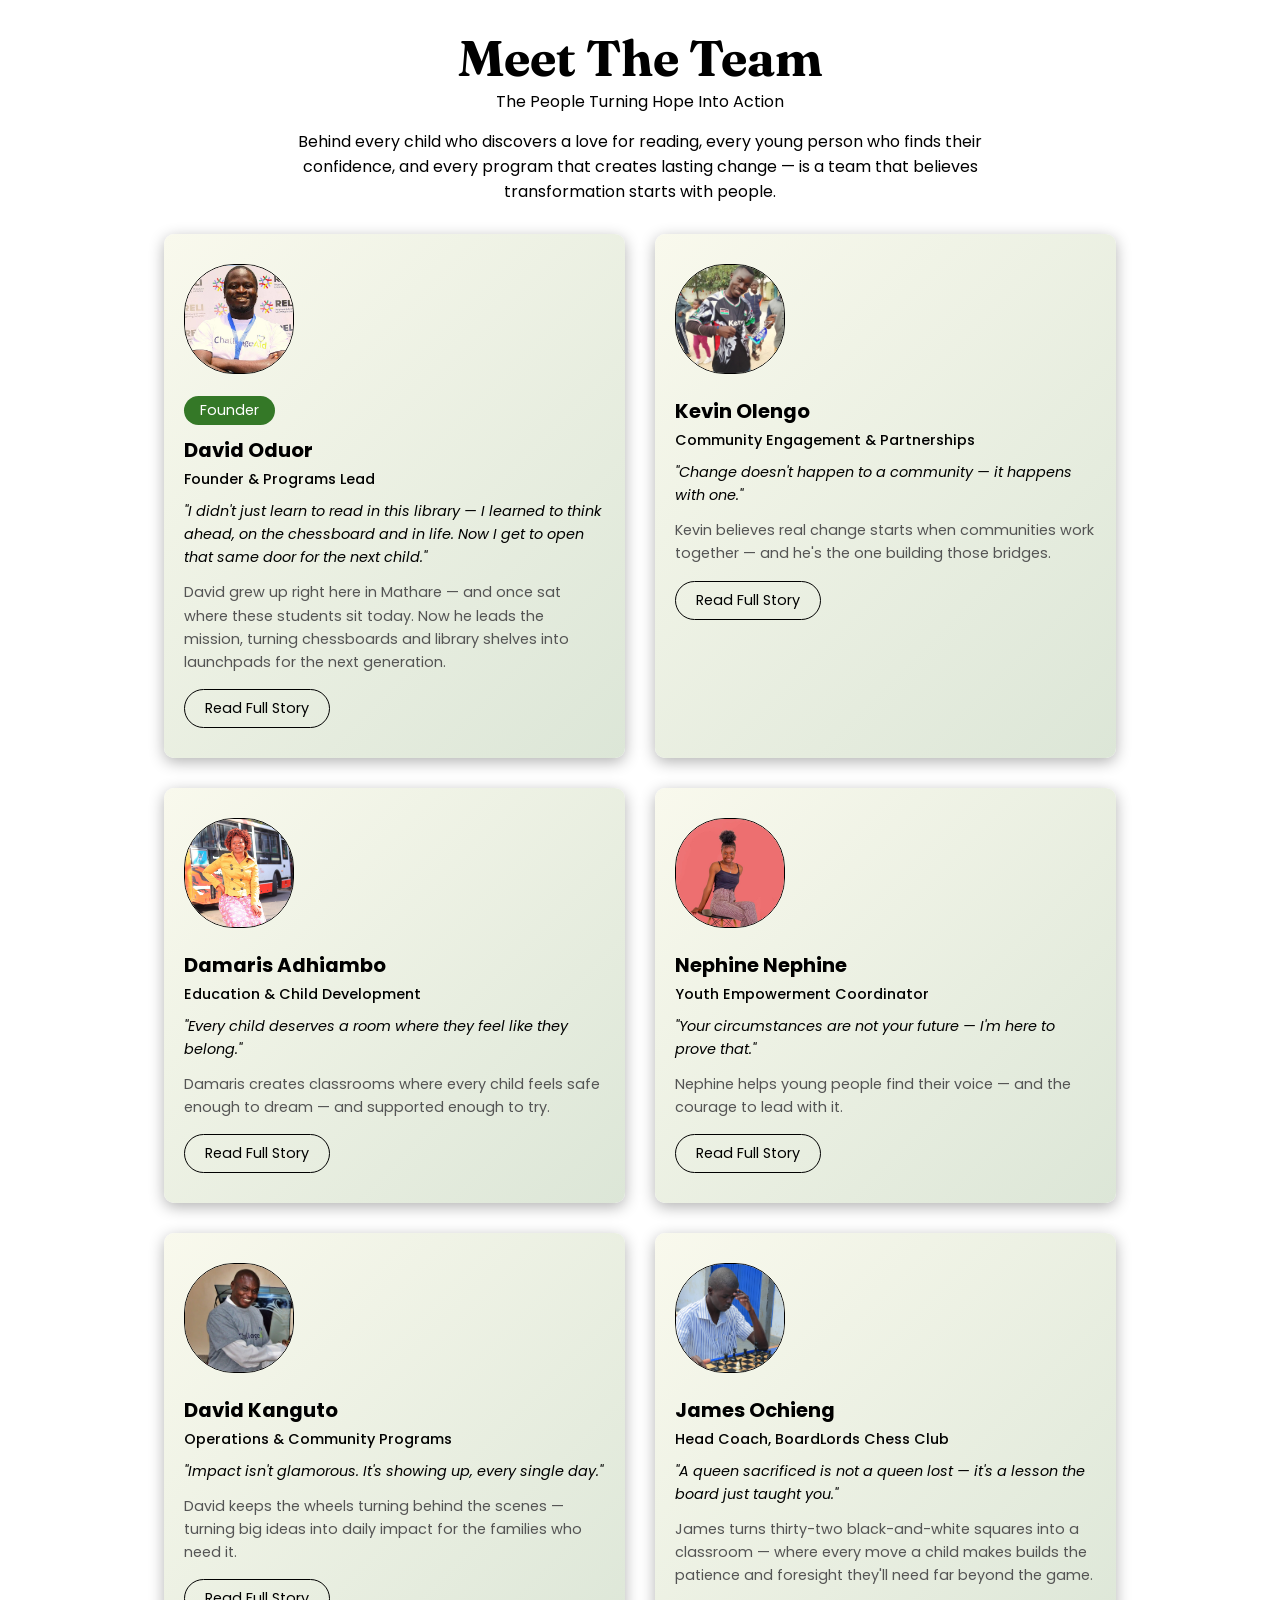
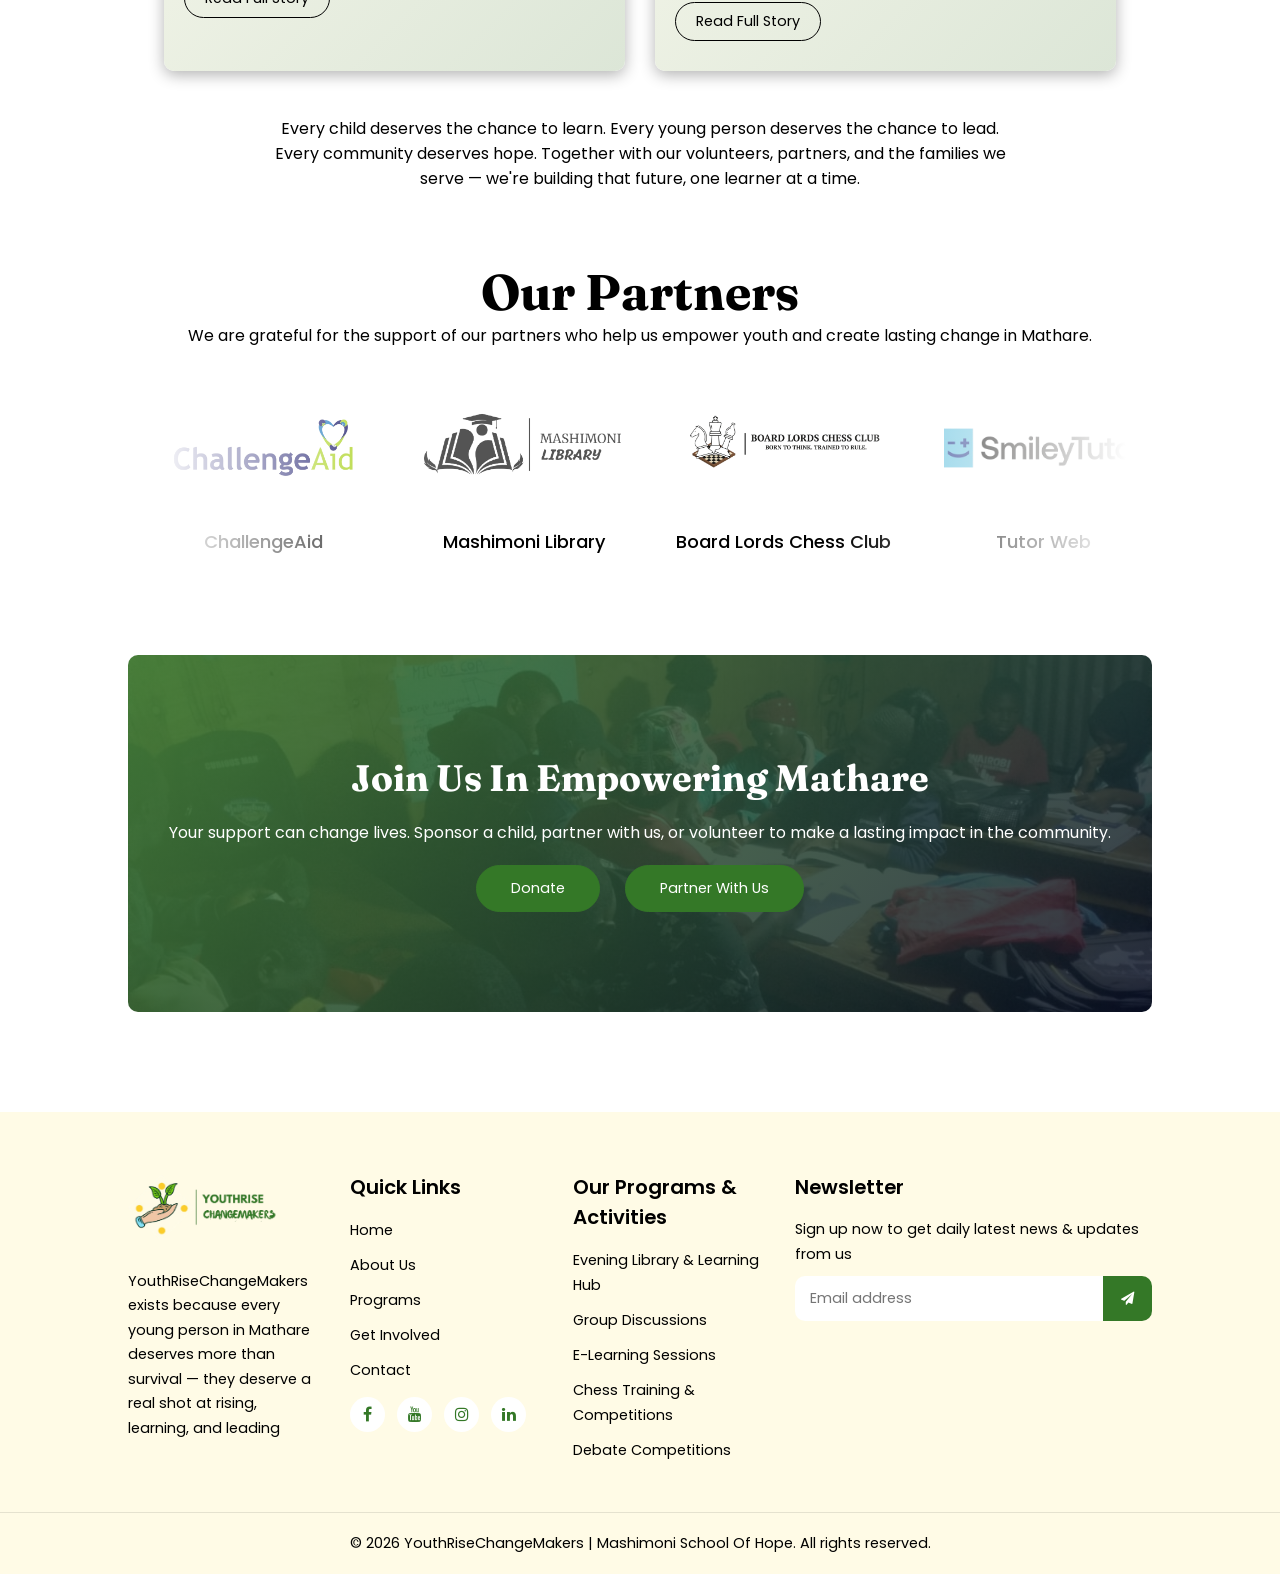
==== commit a6e12256: "updated landing page" ====
--- a/index.html
+++ b/index.html
@@ -3,7 +3,22 @@
   <head>
     <meta charset="UTF-8" />
     <meta name="viewport" content="width=device-width, initial-scale=1.0" />
-    <title>Mashimoni School Of Hope</title>
+    <meta
+      name="description"
+      content="YouthRiseChangeMakers (Mashimoni School of Hope) provides a library, chess training, and mentorship to children in Mathare, Nairobi. Donate or partner with us today."
+    />
+    <!-----------Preview Image When Shared ----------->
+    <meta property="og:title" content="Mashimoni School of Hope" />
+    <meta
+      property="og:description"
+      content="Every child in Mathare deserves a library, a mentor, and a shot at a different future."
+    />
+    <meta property="og:image" content="images/YouthRiseChangemakers-Logo.png" />
+    <meta
+      property="og:url"
+      content="https://mosesmwangideveloper.github.io/Mashimoni-SOH-Website-v1/"
+    />
+    <title>Mashimoni School Of Hope | Empowering Mathare's Children</title>
 
     <!-------------Linking CSS Styles ----------->
     <link rel="stylesheet" href="styles.css" />
@@ -63,104 +78,75 @@
 
         <div class="overlay" id="overlay" onclick="hideMenu()"></div>
 
-        <section class="hero-section">
-          <div
-            class="hero-slide active"
-            style="
-              background-image:
-                linear-gradient(
-                  150deg,
-                  var(--footer-hover-color),
-                  var(--image-hover-color)
-                ),
-                url(images/Students-Discussing-in-library.jpeg);
-            "
-          >
-            <div class="hero-content">
-              <h2 class="hero-title">
-                YouthRiseChangeMakers | Mashimoni School of Hope
-              </h2>
-              <h3 class="hero-sub-title">
-                Empowering Mathare Through <br class="desktop-only-first" />
-                Education & Opportunity
-              </h3>
-
-              <div class="hero-buttons">
-                <a href="#" class="hero-btn side-btn">Donate</a>
-                <a href="#" class="hero-btn side-btn">Partner With Us</a>
-              </div>
-            </div>
-          </div>
-
-          <div
-            class="hero-slide"
-            style="
-              background-image:
-                linear-gradient(
-                  150deg,
-                  var(--footer-hover-color),
-                  var(--image-hover-color)
-                ),
-                url(images/students-certificates.jpeg);
-            "
-          >
-            <div class="hero-content">
-              <h2 class="hero-title">
-                YouthRiseChangeMakers | Mashimoni School of Hope
-              </h2>
-              <h3 class="hero-sub-title">
-                Uniting Mathare Through <br class="desktop-only-second" />
-                Family & Belonging
-              </h3>
-
-              <div class="hero-buttons">
-                <a href="#" class="hero-btn side-btn">Donate</a>
-                <a href="#" class="hero-btn side-btn">Join Us</a>
-              </div>
-            </div>
-          </div>
-
-          <div
-            class="hero-slide"
-            style="
-              background-image:
-                linear-gradient(
-                  150deg,
-                  var(--footer-hover-color),
-                  var(--image-hover-color)
-                ),
-                url(images/mashimoni-campus-together.jpg);
-            "
-          >
-            <div class="hero-content">
-              <h2 class="hero-title">
-                YouthRiseChangeMakers | Mashimoni School of Hope
-              </h2>
-              <h3 class="hero-sub-title">
-                Where Every Child <br class="desktop-only-third" />Finds A
-                Family
-              </h3>
-
-              <div class="hero-buttons">
-                <a href="#" class="hero-btn side-btn">Support</a>
-                <a href="#" class="hero-btn side-btn">Connect With Us</a>
-              </div>
-            </div>
-          </div>
-
-          <a
-            href="#"
-            class="scroll-down-arrow"
-            aria-label="Scroll to next section"
-          >
-            <i class="fa fa-chevron-down"></i>
-          </a>
+        <section class="hero-section fade-up">
+          <div class="hero-content">
+            <h2 class="hero-title">
+              YouthRiseChangeMakers | Mashimoni School of Hope
+            </h2>
+            <h3 class="hero-sub-title">
+              Where Every Child<br class="desktop-only-first" />
+              Finds A Family
+            </h3>
+            <p class="hero-description">
+              One library. One community. Hundreds of children
+              <br class="desktop-only-first" />who now belong somewhere.
+            </p>
+
+            <div class="hero-buttons">
+              <a href="donate.html" class="hero-btn side-btn">Donate</a>
+              <a href="partner.html" class="hero-btn">Partner With Us</a>
+            </div>
+          </div>
         </section>
       </section>
 
-      <!------- WHAT WE BUILD SECTION------->
+      <!------- Trust Strips------->
+      <section class="contact-trust-strip fade-up">
+        <span class="trust-badge">
+          <i class="fa fa-shield" aria-hidden="true"></i>
+          Community-based organization
+        </span>
+        <span class="trust-badge">
+          <i class="fa fa-users" aria-hidden="true"></i>
+          500+ children reached
+        </span>
+        <span class="trust-badge">
+          <i class="fa fa-map-marker" aria-hidden="true"></i>
+          Based in Mathare, Nairobi
+        </span>
+      </section>
+
+      <!------- Our Impact Section ------->
+      <section class="impact-section">
+        <h1 class="fade-up">Our Impact</h1>
+        <p class="fade-up">Real numbers behind real change in Mathare.</p>
+
+        <div class="row-impact">
+          <div class="impact-col fade-up">
+            <h2 class="impact-number" data-target="500">0</h2>
+            <p class="impact-label">Children & Youth Reached</p>
+          </div>
+
+          <div class="impact-col fade-up">
+            <h2 class="impact-number" data-target="7">0</h2>
+            <p class="impact-label">Years Running</p>
+          </div>
+
+          <div class="impact-col fade-up">
+            <h2 class="impact-number" data-target="6">0</h2>
+            <p class="impact-label">Programs Offered</p>
+          </div>
+
+          <div class="impact-col fade-up">
+            <h2 class="impact-number" data-target="3">0</h2>
+            <p class="impact-label">Partner Organisations</p>
+          </div>
+        </div>
+      </section>
+
+      <!------- WHAT WE DO SECTION------->
       <section class="our-services" id="services">
-        <h1 class="fade-up">What We Build In Mathare</h1>
+        <h1 class="fade-up">What We Do In Mathare</h1>
         <p class="fade-up">
           Here's what we're building in Mathare to empower the community and
           create lasting change.
@@ -170,7 +156,7 @@
           <div class="our-services-col">
             <img
               src="images/safe-learning-spaces.jpeg"
-              alt="Library Books"
+              alt="Mashimoni's Evening Library & Learning Hub"
               class="our-services-image"
             />
             <h3>Evening Library & Learning Hub</h3>
@@ -183,7 +169,7 @@
           <div class="our-services-col">
             <img
               src="images/group-discussions.jpeg"
-              alt="Library Books"
+              alt="Mashimoni's Group Discussions"
               class="our-services-image"
             />
             <h3>Group Discussions</h3>
@@ -196,7 +182,7 @@
           <div class="our-services-col">
             <img
               src="images/Zoom-sessions.jpeg"
-              alt="Zooms Sessions"
+              alt="Mashimoni's E-Learning Sessions"
               class="our-services-image"
             />
             <h3>E-Learning Sessions</h3>
@@ -211,7 +197,7 @@
           <div class="our-services-col">
             <img
               src="images/chess-competion.jpg"
-              alt="Library Books"
+              alt="Mashimoni's Chess Training & Competitions"
               class="our-services-image"
             />
             <h3>Chess Training & Competitions</h3>
@@ -224,7 +210,7 @@
           <div class="our-services-col">
             <img
               src="images/debate-competitons.jpeg"
-              alt="Library Books"
+              alt="Mashimoni's Debate Competitions"
               class="our-services-image"
             />
             <h3>Debate Competitions</h3>
@@ -237,7 +223,7 @@
           <div class="our-services-col">
             <img
               src="images/girls-club-sessions.jpeg"
-              alt="Zooms Sessions"
+              alt="Mashimoni's Girls' Club Sessions"
               class="our-services-image"
             />
             <h3>Girls' Club Sessions</h3>
@@ -245,183 +231,6 @@
               A safe circle. No judgment. Just honest conversations about
               rights, dreams, and the futures they are boldly building.
             </p>
-          </div>
-        </div>
-      </section>
-
-      <!------- Our History ------->
-      <!--  <section class="history-section">
-      <div class="row-history">
-        <div class="history-col">
-          <h2 class="history-title">Our History</h2>
-          <h3 class="history-sub-title">From One Small Library to a Lifetime of Change</h3>
-          <p class="history-description">
-          <strong>YouthRiseChangeMakers<em></strong> (Mashimoni School of Hope)</em> was born out of a simple observation: too many children in Mathare were missing school due to financial challenges, lack of safe learning spaces, and limited opportunities for growth. What began as a small community library where children could read, study, and dream has grown into a vibrant center of hope — a lifeline for families that combines education, mentorship, and extracurricular activities.
-          <br>
-         
-          Over the years, we’ve witnessed firsthand how consistent support and care can transform young lives. Through the generous partnership of organizations such as <strong>ChallengeAid</strong> and <strong>Education in a Suitcase</strong>, as well as the digital learning platform <strong>Tutor-Web</strong>, our learners have been able to thrive academically and personally. These collaborations have provided access to digital lessons, mentorship, and essential resources that continue to nurture both academic and personal development.
-         
-          <br>
-          Beyond education, these partnerships have made a tangible difference in daily life — from <strong>weekly shopping distributions</strong> and <strong>sanitary towels for girls</strong>, to programs like the Girls and Boys Club, <strong>Mathare Got Talent</strong>, and engaging Zoom lessons that keep learning alive even outside the classroom.
-          <br>
-          
-          Today, YouthRiseChangeMakers <em>(Mashimoni School of Hope)</em> proudly serves hundreds of children and families. Together with our partners and supporters, we continue to prove that when a community invests in its young people — giving them the tools, guidance, and opportunities they deserve — transformation is not just possible, it’s inevitable.
-
-          </p>
-
-          <div class="hero-buttons">
-            <a href="#" class="hero-btn side-btn">Sponsor A Child</a>
-            <a href="#" class="hero-btn">Partner With Us</a>
-          </div>
-
-        </div>
-    </section> -->
-
-      <!------- Our Partners Section ------->
-      <section class="partners-section">
-        <h1>Our Partners</h1>
-        <p>
-          We are grateful for the support of our partners who help us empower
-          youth and create lasting change in Mathare.
-        </p>
-
-        <div class="partners-marquee">
-          <div class="row-partners">
-            <div class="partner-col">
-              <img
-                src="images/ChallengeAid-Logo.png"
-                alt="ChallengeAid Logo"
-                class="partner-logo"
-              />
-              <h3 class="partner-name">ChallengeAid</h3>
-            </div>
-
-            <div class="partner-col">
-              <img
-                src="images/mashimoni-library-logo.png"
-                alt="Mashimoni Library Logo"
-                class="partner-logo"
-              />
-              <h3 class="partner-name">Mashimoni Library</h3>
-            </div>
-
-            <div class="partner-col">
-              <img
-                src="images/boards-lords-chess-club-logo.png"
-                alt="Board Lords Chess Club Logo"
-                class="partner-logo"
-              />
-              <h3 class="partner-name">Board Lords Chess Club</h3>
-            </div>
-
-            <div class="partner-col">
-              <img
-                src="images/smiley-tutor-web-logo.png"
-                alt="Smiley Tutor Logo"
-                class="partner-logo"
-              />
-              <h3 class="partner-name">Tutor Web</h3>
-            </div>
-
-            <div class="partner-col">
-              <img
-                src="images/ChallengeAid-Logo.png"
-                alt="ChallengeAid Logo"
-                class="partner-logo"
-              />
-              <h3 class="partner-name">ChallengeAid</h3>
-            </div>
-
-            <div class="partner-col">
-              <img
-                src="images/mashimoni-library-logo.png"
-                alt="Mashimoni Library Logo"
-                class="partner-logo"
-              />
-              <h3 class="partner-name">Mashimoni Library</h3>
-            </div>
-
-            <div class="partner-col">
-              <img
-                src="images/boards-lords-chess-club-logo.png"
-                alt="Board Lords Chess Club Logo"
-                class="partner-logo"
-              />
-              <h3 class="partner-name">Board Lords Chess Club</h3>
-            </div>
-
-            <div class="partner-col">
-              <img
-                src="images/smiley-tutor-web-logo.png"
-                alt="Smiley Tutor Logo"
-                class="partner-logo"
-              />
-              <h3 class="partner-name">Tutor Web</h3>
-            </div>
-
-            <div class="partner-col">
-              <img
-                src="images/ChallengeAid-Logo.png"
-                alt="ChallengeAid Logo"
-                class="partner-logo"
-              />
-              <h3 class="partner-name">ChallengeAid</h3>
-            </div>
-
-            <div class="partner-col">
-              <img
-                src="images/mashimoni-library-logo.png"
-                alt="Mashimoni Library Logo"
-                class="partner-logo"
-              />
-              <h3 class="partner-name">Mashimoni Library</h3>
-            </div>
-
-            <div class="partner-col">
-              <img
-                src="images/boards-lords-chess-club-logo.png"
-                alt="Board Lords Chess Club Logo"
-                class="partner-logo"
-              />
-              <h3 class="partner-name">Board Lords Chess Club</h3>
-            </div>
-
-            <div class="partner-col">
-              <img
-                src="images/smiley-tutor-web-logo.png"
-                alt="Smiley Tutor Logo"
-                class="partner-logo"
-              />
-              <h3 class="partner-name">Tutor Web</h3>
-            </div>
-          </div>
-        </div>
-      </section>
-
-      <!------- Our Impact Section ------->
-      <section class="impact-section">
-        <h1 class="fade-up">Our Impact</h1>
-        <p class="fade-up">Real numbers behind real change in Mathare.</p>
-
-        <div class="row-impact">
-          <div class="impact-col fade-up">
-            <h2 class="impact-number" data-target="500">0</h2>
-            <p class="impact-label">Childen & Youth Reached</p>
-          </div>
-
-          <div class="impact-col fade-up">
-            <h2 class="impact-number" data-target="7">0</h2>
-            <p class="impact-label">Years Runnings</p>
-          </div>
-
-          <div class="impact-col fade-up">
-            <h2 class="impact-number" data-target="6">0</h2>
-            <p class="impact-label">Programs Offered</p>
-          </div>
-
-          <div class="impact-col fade-up">
-            <h2 class="impact-number" data-target="3">0</h2>
-            <p class="impact-label">Partner Organisations</p>
           </div>
         </div>
       </section>
@@ -449,8 +258,8 @@
             </p>
 
             <div class="hero-buttons">
-              <a href="#" class="hero-btn side-btn">Donate</a>
-              <a href="#" class="hero-btn">Read More Stories</a>
+              <a href="donate.html" class="hero-btn side-btn">Donate</a>
+              <a href="blog.html" class="hero-btn">Read More Stories</a>
             </div>
           </div>
 
@@ -489,7 +298,7 @@
         </p>
 
         <div class="row-team team-grid">
-          <!-- David Odour -->
+          <!-- David Oduor -->
           <div class="team-col">
             <img
               src="images/david-oduor.jpg"
@@ -497,7 +306,7 @@
               class="team-photo"
             />
             <span class="founder-badge">Founder</span>
-            <h3 class="team-name">David Odour</h3>
+            <h3 class="team-name">David Oduor</h3>
             <h4 class="team-role">Founder & Programs Lead</h4>
             <p class="team-quote">
               "I didn't just learn to read in this library — I learned to think
@@ -598,7 +407,7 @@
           <div class="team-col">
             <img
               src="images/jimmy.jpeg"
-              alt="James Odhiambo"
+              alt="James Ochieng"
               class="team-photo"
             />
             <h3 class="team-name">James Ochieng</h3>
@@ -644,6 +453,127 @@
         </div>
       </div>
 
+      <!------- Our Partners Section ------->
+      <section class="partners-section">
+        <h1>Our Partners</h1>
+        <p>
+          We are grateful for the support of our partners who help us empower
+          youth and create lasting change in Mathare.
+        </p>
+
+        <div class="partners-marquee">
+          <div class="row-partners">
+            <div class="partner-col">
+              <img
+                src="images/ChallengeAid-Logo.png"
+                alt="ChallengeAid Logo"
+                class="partner-logo"
+              />
+              <h3 class="partner-name">ChallengeAid</h3>
+            </div>
+
+            <div class="partner-col">
+              <img
+                src="images/mashimoni-library-logo.png"
+                alt="Mashimoni Library Logo"
+                class="partner-logo"
+              />
+              <h3 class="partner-name">Mashimoni Library</h3>
+            </div>
+
+            <div class="partner-col">
+              <img
+                src="images/boards-lords-chess-club-logo.png"
+                alt="Board Lords Chess Club Logo"
+                class="partner-logo"
+              />
+              <h3 class="partner-name">Board Lords Chess Club</h3>
+            </div>
+
+            <div class="partner-col">
+              <img
+                src="images/smiley-tutor-web-logo.png"
+                alt="Smiley Tutor Logo"
+                class="partner-logo"
+              />
+              <h3 class="partner-name">Tutor Web</h3>
+            </div>
+
+            <div class="partner-col">
+              <img
+                src="images/ChallengeAid-Logo.png"
+                alt="ChallengeAid Logo"
+                class="partner-logo"
+              />
+              <h3 class="partner-name">ChallengeAid</h3>
+            </div>
+
+            <div class="partner-col">
+              <img
+                src="images/mashimoni-library-logo.png"
+                alt="Mashimoni Library Logo"
+                class="partner-logo"
+              />
+              <h3 class="partner-name">Mashimoni Library</h3>
+            </div>
+
+            <div class="partner-col">
+              <img
+                src="images/boards-lords-chess-club-logo.png"
+                alt="Board Lords Chess Club Logo"
+                class="partner-logo"
+              />
+              <h3 class="partner-name">Board Lords Chess Club</h3>
+            </div>
+
+            <div class="partner-col">
+              <img
+                src="images/smiley-tutor-web-logo.png"
+                alt="Smiley Tutor Logo"
+                class="partner-logo"
+              />
+              <h3 class="partner-name">Tutor Web</h3>
+            </div>
+
+            <div class="partner-col">
+              <img
+                src="images/ChallengeAid-Logo.png"
+                alt="ChallengeAid Logo"
+                class="partner-logo"
+              />
+              <h3 class="partner-name">ChallengeAid</h3>
+            </div>
+
+            <div class="partner-col">
+              <img
+                src="images/mashimoni-library-logo.png"
+                alt="Mashimoni Library Logo"
+                class="partner-logo"
+              />
+              <h3 class="partner-name">Mashimoni Library</h3>
+            </div>
+
+            <div class="partner-col">
+              <img
+                src="images/boards-lords-chess-club-logo.png"
+                alt="Board Lords Chess Club Logo"
+                class="partner-logo"
+              />
+              <h3 class="partner-name">Board Lords Chess Club</h3>
+            </div>
+
+            <div class="partner-col">
+              <img
+                src="images/smiley-tutor-web-logo.png"
+                alt="Smiley Tutor Logo"
+                class="partner-logo"
+              />
+              <h3 class="partner-name">Tutor Web</h3>
+            </div>
+          </div>
+        </div>
+      </section>
+
       <!------- CTA Section ------->
       <section class="cta-section">
         <h1 class="fade-up">Join Us In Empowering Mathare</h1>
@@ -653,8 +583,8 @@
         </p>
 
         <div class="cta-buttons">
-          <a href="#" class="hero-btn cta-btn">Donate</a>
-          <a href="#" class="hero-btn cta-btn">Partner With Us</a>
+          <a href="donate.html" class="hero-btn cta-btn">Donate</a>
+          <a href="partner.html" class="hero-btn cta-btn">Partner With Us</a>
         </div>
       </section>
 
@@ -677,40 +607,47 @@
           <div class="footer-col">
             <h2>Quick Links</h2>
             <ul>
-              <li><a href="#">Home</a></li>
-              <li><a href="#">About Us</a></li>
-              <li><a href="#">Programs</a></li>
-              <li><a href="#">Get Involved</a></li>
-              <li><a href="#">Contact</a></li>
+              <li><a href="index.html">Home</a></li>
+              <li><a href="about.html">About Us</a></li>
+              <li><a href="our-programmes.html">Programs</a></li>
+              <li><a href="partner.html">Get Involved</a></li>
+              <li><a href="contact-us.html">Contact</a></li>
             </ul>
 
             <div class="footer-icons">
-              <a href="#"><i class="fa fa-facebook" aria-hidden="true"></i></a>
-              <a href="#"><i class="fa fa-twitter" aria-hidden="true"></i></a>
-              <a href="#"><i class="fa fa-instagram" aria-hidden="true"></i></a>
-              <a href="#"><i class="fa fa-linkedin" aria-hidden="true"></i></a>
+              <a
+                href="https://www.facebook.com/groups/720879072797440"
+                target="_blank"
+                ><i class="fa fa-facebook" aria-hidden="true"></i
+              ></a>
+              <a href="https://www.youtube.com/@mashimonischoolofhope"
+                ><i class="fa fa-youtube" aria-hidden="true"></i
+              ></a>
+              <a href="https://www.instagram.com/mashimonischoolofhope/"
+                ><i class="fa fa-instagram" aria-hidden="true"></i
+              ></a>
+              <a href="https://www.linkedin.com/in/youthrisechangemakers/"
+                ><i class="fa fa-linkedin" aria-hidden="true"></i
+              ></a>
             </div>
           </div>
 
           <div class="footer-col">
             <h2>Our Programs & Activities</h2>
             <ul>
-              <li><a href="#">Evening Library & Learning Hub</a></li>
-              <li><a href="#">Group Discussions</a></li>
-              <li><a href="#">E-Learning Sessions</a></li>
-              <li><a href="#">Chess Training & Competitions</a></li>
-              <li><a href="#">Debate Competitions</a></li>
+              <li>
+                <a href="our-programmes.html">Evening Library & Learning Hub</a>
+              </li>
+              <li><a href="our-programmes.html">Group Discussions</a></li>
+              <li><a href="our-programmes.html">E-Learning Sessions</a></li>
+              <li>
+                <a href="our-programmes.html">Chess Training & Competitions</a>
+              </li>
+              <li><a href="our-programmes.html">Debate Competitions</a></li>
             </ul>
           </div>
 
           <div class="footer-col">
-            <!--  <h2>Contact Us</h2>
-        <ul class="contact-list">
-          <li><i class="fa fa-phone"></i> 0771 671502</li>
-          <li><i class="fa fa-envelope" aria-hidden="true"></i> mashimonieastafrica@gmail.com</li>
-          <li><i class="fa fa-map-marker"></i> Nairobi, Kenya</li>
-        </ul> -->
-
             <h2>Newsletter</h2>
             <p>Sign up now to get daily latest news & updates from us</p>
             <form action="#" method="POST" class="newsletter-form">
--- a/styles.css
+++ b/styles.css
@@ -1,6 +1,6 @@
 @import url("https://fonts.googleapis.com/css2?family=Fraunces:wght@600;700&family=Poppins:ital,wght@0,400;0,500;0,600;0,700;1,300;1,400&display=swap");
 
-/* #region-------- Styles For Entire Screen --------*/
+/* #region-------- Styles For Entire Site --------*/
 * {
   margin: 0;
   padding: 0;
@@ -177,7 +177,89 @@
 /* #endregion */
 
 /* #region -------- Hero Section Styling --------*/
-/* .hero-section, */
+.hero-content {
+  padding-top: 0;
+  /*  margin-bottom: 12px; */
+  font-size: var(--font-size-l);
+  color: var(--white-color);
+  font-weight: var(--font-weight-semibold);
+}
+
+.hero-content .hero-title {
+  font-size: var(--font-size-m);
+  font-weight: var(--font-weight-semibold);
+  margin-bottom: 12px;
+}
+
+.hero-content .hero-sub-title {
+  font-size: var(--font-size-hero);
+  line-height: 1.15;
+  font-weight: var(--font-weight-bold);
+  /* margin-bottom: 5px; */
+  color: var(--white-color);
+}
+
+.hero-content .hero-description {
+  text-align: left;
+  font-weight: var(--font-weight-normal);
+  padding: 20px 0 20px;
+  color: var(--white-color);
+  font-size: var(--font-size-n);
+}
+
+.hero-content .hero-buttons .side-btn:hover {
+  background: var(--light-color-v1);
+  color: var(--dark-color);
+}
+
+.hero-buttons {
+  display: flex;
+  justify-content: flex-start;
+  gap: 15px;
+}
+
+.hero-btn {
+  display: inline-block;
+  text-decoration: none;
+  color: var(--dark-color);
+  border: 1px solid var(--dark-color);
+  padding: 12px 34px;
+  font-size: var(--font-size-s);
+  background: transparent;
+  position: relative;
+  cursor: pointer;
+  border-radius: var(--border-radius-s);
+}
+
+.hero-btn:hover {
+  background: var(--primary-color);
+  color: var(--white-color);
+  transition: 1s ease-in-out;
+}
+
+.side-btn {
+  border: 1px solid var(--primary-color);
+  background: var(--primary-color);
+  color: var(--white-color);
+}
+
+.side-btn:hover {
+  color: var(--dark-color);
+  background: transparent;
+}
+
+.hero-section .hero-content .hero-buttons .hero-btn:nth-child(2) {
+  background: var(--light-color-v1);
+  color: var(--dark-color);
+  border: 1px solid transparent;
+  transition: 3s;
+}
+
+.hero-section .hero-content .hero-buttons .hero-btn:nth-child(2):hover {
+  background: var(--primary-color);
+  color: var(--white-color);
+}
+
 .success-section {
   width: 80%;
   margin: auto;
@@ -185,43 +267,16 @@
   min-height: unset;
 }
 
-/* .row-hero, */
 .row-success {
   display: flex;
   justify-content: space-between;
   align-items: center;
 }
 
-/* .hero-col, */
 .success-col {
   flex-basis: 48%;
   padding: 20px 2px;
 }
-
-/* .hero-col .hero-image{
-    width: 100%;
-    border-radius: var(--border-radius-s);
-} */
-
-/* .hero-col .hero-title{
-    padding-top: 0;
-    margin-bottom: 5px;
-    font-size: var(--font-size-n);
-}
-
-.hero-col .hero-sub-title{
-    font-size: 18px;
-    font-weight: var(--font-weight-medium);
-    margin-bottom: 0;
-}
-
-.hero-col .hero-description{
-    text-align: left;
-    margin: auto;
-    font-weight: var(--font-weight-normal);
-    padding: 15px 0 25px;
-    margin: auto;
-} */
 
 .hero-section {
   position: relative;
@@ -264,17 +319,6 @@
   z-index: 1;
 }
 
-.scroll-down-arrow {
-  position: absolute;
-  bottom: 25px;
-  left: 50%;
-  transform: translateX(-50%);
-  color: var(--white-color);
-  font-size: 28px;
-  z-index: 5;
-  animation: bounceDown 2s infinite;
-}
-
 @keyframes bounceDown {
   0%,
   100% {
@@ -284,78 +328,6 @@
   50% {
     transform: translateX(-50%) translateY(10px);
   }
-}
-
-.hero-buttons {
-  display: flex;
-  justify-content: flex-start;
-  gap: 15px;
-}
-
-.hero-btn {
-  display: inline-block;
-  text-decoration: none;
-  color: var(--dark-color);
-  border: 1px solid var(--dark-color);
-  padding: 12px 34px;
-  font-size: var(--font-size-s);
-  background: transparent;
-  position: relative;
-  cursor: pointer;
-  border-radius: var(--border-radius-s);
-}
-
-.hero-btn:hover {
-  background: var(--primary-color);
-  color: var(--white-color);
-  transition: 1s ease-in-out;
-}
-
-.side-btn {
-  border: 1px solid var(--primary-color);
-  background: var(--primary-color);
-  color: var(--white-color);
-}
-
-.side-btn:hover {
-  color: var(--dark-color);
-  background: transparent;
-}
-
-/*-------- Hero Section Styling --------*/
-.hero-content {
-  padding-top: 0;
-  margin-bottom: 12px;
-  font-size: var(--font-size-l);
-  color: var(--white-color);
-  font-weight: var(--font-weight-semibold);
-}
-
-.hero-content .hero-title {
-  font-size: var(--font-size-l);
-  font-weight: var(--font-weight-semibold);
-  margin-bottom: 10px;
-}
-
-.hero-content .hero-sub-title {
-  font-size: var(--font-size-hero);
-  line-height: 1.15;
-  font-weight: var(--font-weight-bold);
-  margin-bottom: 25px;
-  color: var(--white-color);
-}
-
-.hero-content .hero-description {
-  text-align: left;
-  font: var(--font-weight-normal);
-  padding: 20px 0 30px;
-  color: var(--white-color);
-  font-size: var(--font-size-m);
-}
-
-.hero-content .hero-buttons .side-btn:hover {
-  background: var(--light-color-v1);
-  color: var(--dark-color);
 }
 
 /*-------- Hero Animations --------*/
@@ -700,7 +672,7 @@
   width: 80%;
   margin: auto;
   text-align: center;
-  padding: 60px 0 0;
+  padding: 10px 0 20px;
 }
 
 .impact-section h1 {
@@ -724,11 +696,6 @@
   padding: 40px 20px;
   /*  transition: opacity 0.5s ease-out, tranform 0.3s ease, box-shadow 0.3s ease; */
 }
-
-/* .impact-col:hover{
-    transform: translateY(-6px);
-    box-shadow: 0 8px 25px var(--box-shadow-color);
-} */
 
 .impact-number {
   font-size: var(--font-size-hero);
@@ -2490,6 +2457,10 @@
     background-position: center;
   }
 
+  .hero-section {
+    min-height: 80vh;
+  }
+
   .hero-content .hero-sub-title {
     font-size: 38px;
   }
@@ -2658,7 +2629,7 @@
 
   /*-------- Our Impact --------*/
   .impact-section {
-    width: 90%;
+    width: 80%;
   }
 
   .row-impact {
@@ -2868,15 +2839,18 @@
     gap: 10px;
   }
 
-  .desktop-only-first {
+  /*  .desktop-only-first {
     display: none;
-  }
+  } */
 
   .desktop-only-second {
     display: none;
   }
 
   /*-------- Our Services --------*/
+  .our-services h1 {
+    font-size: 40px;
+  }
   .row-our-services {
     flex-wrap: nowrap;
     gap: 0;
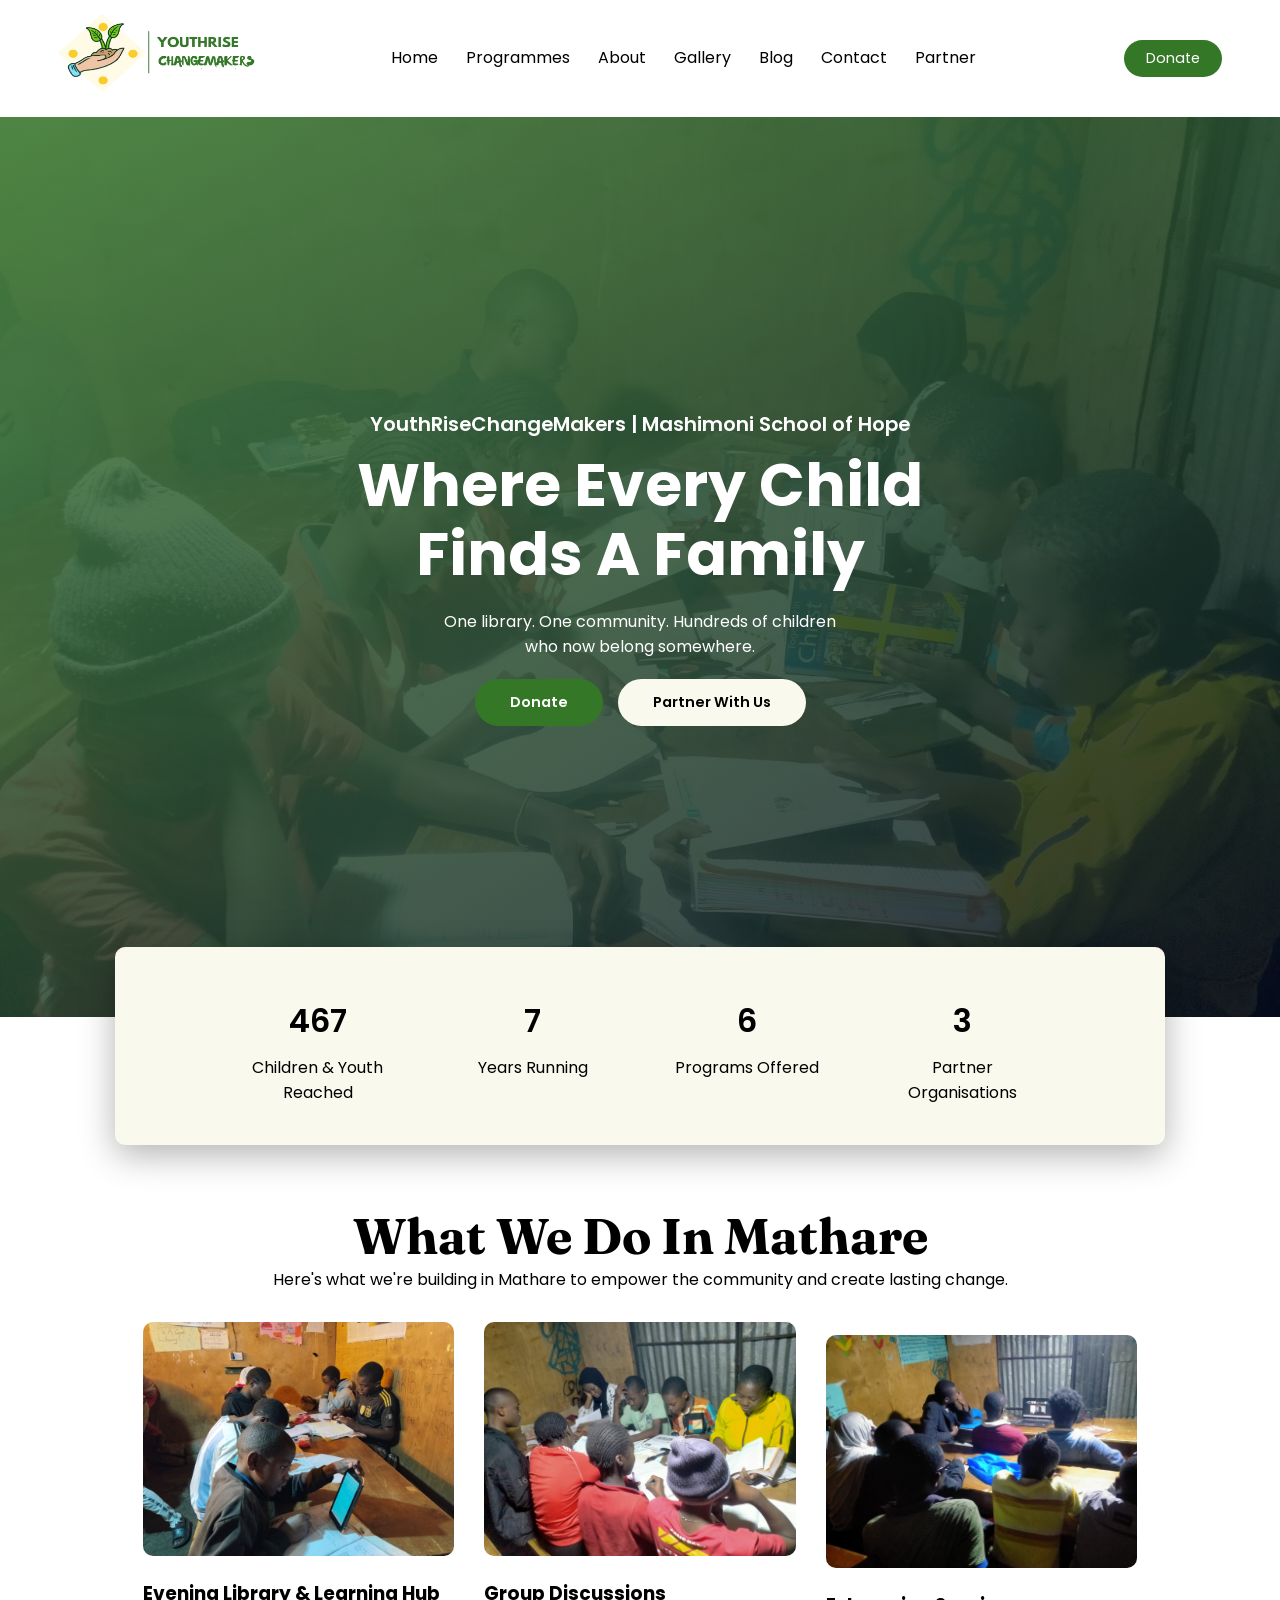
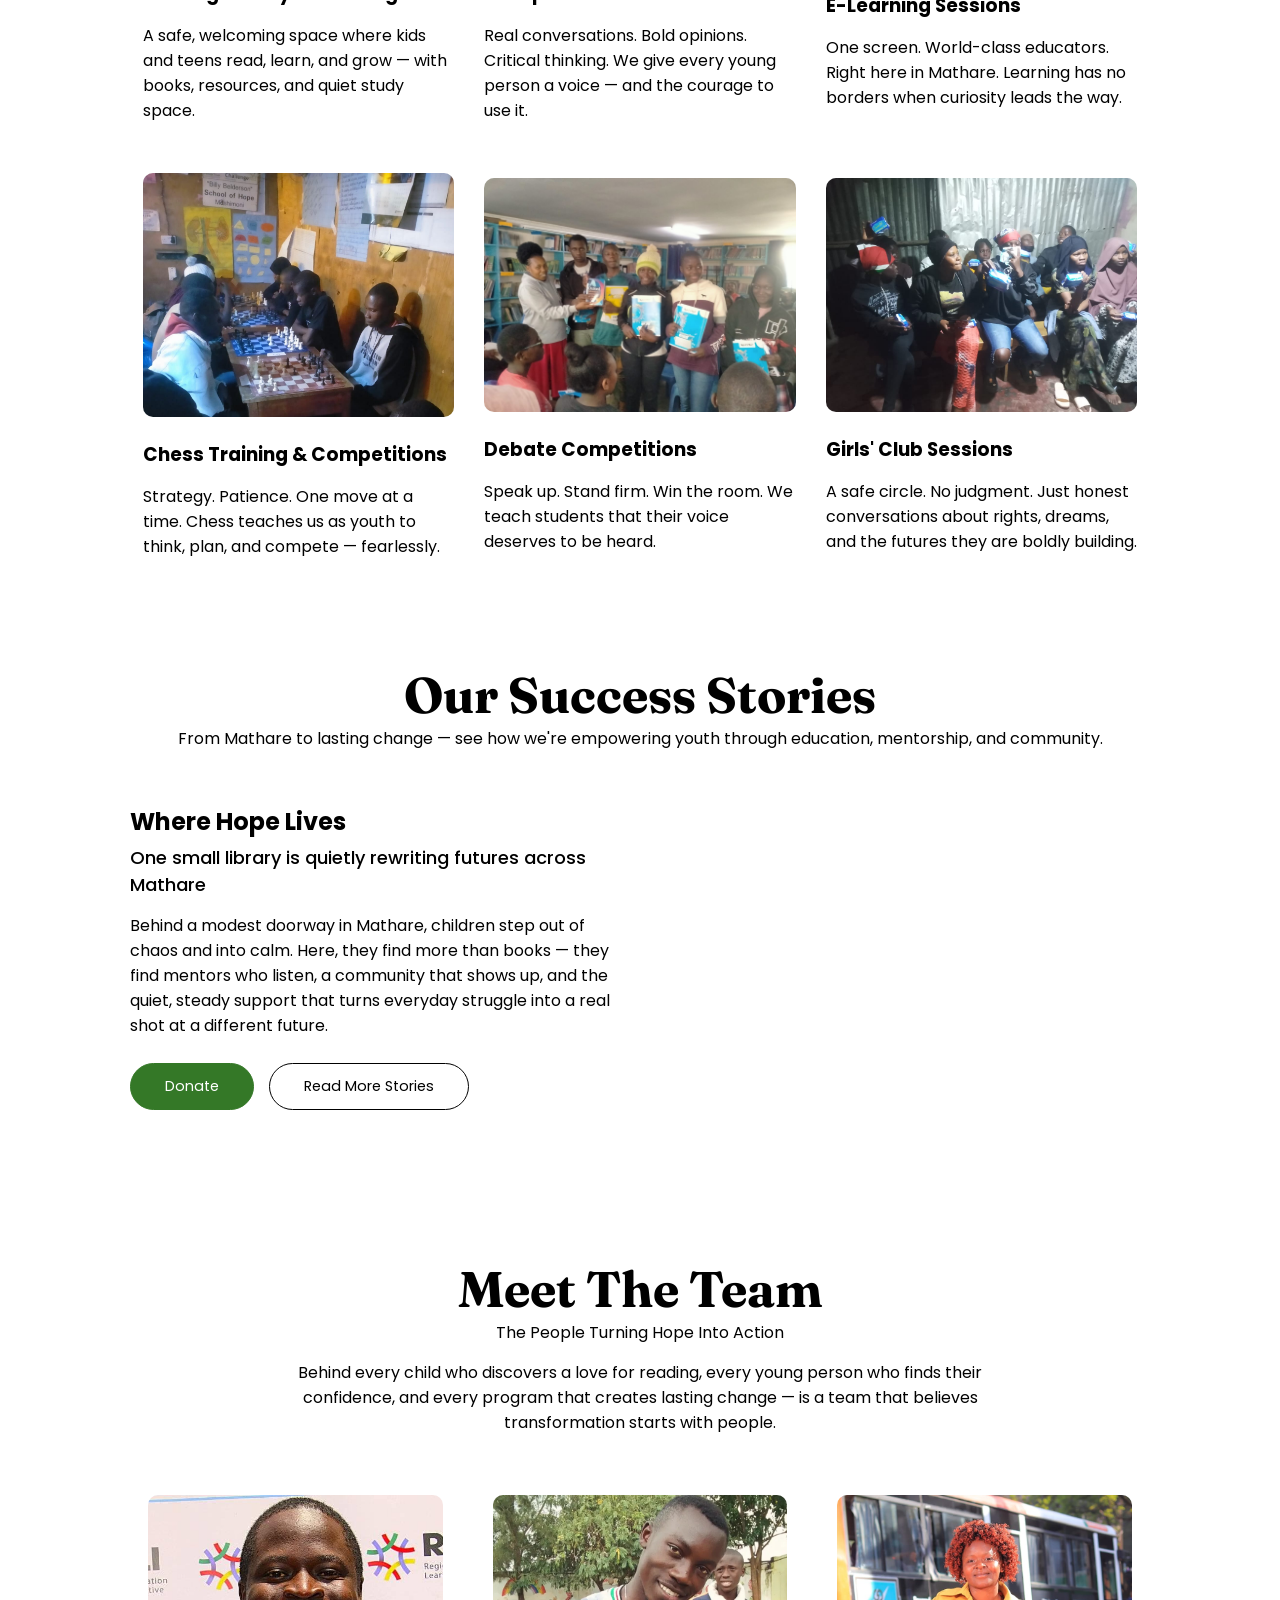
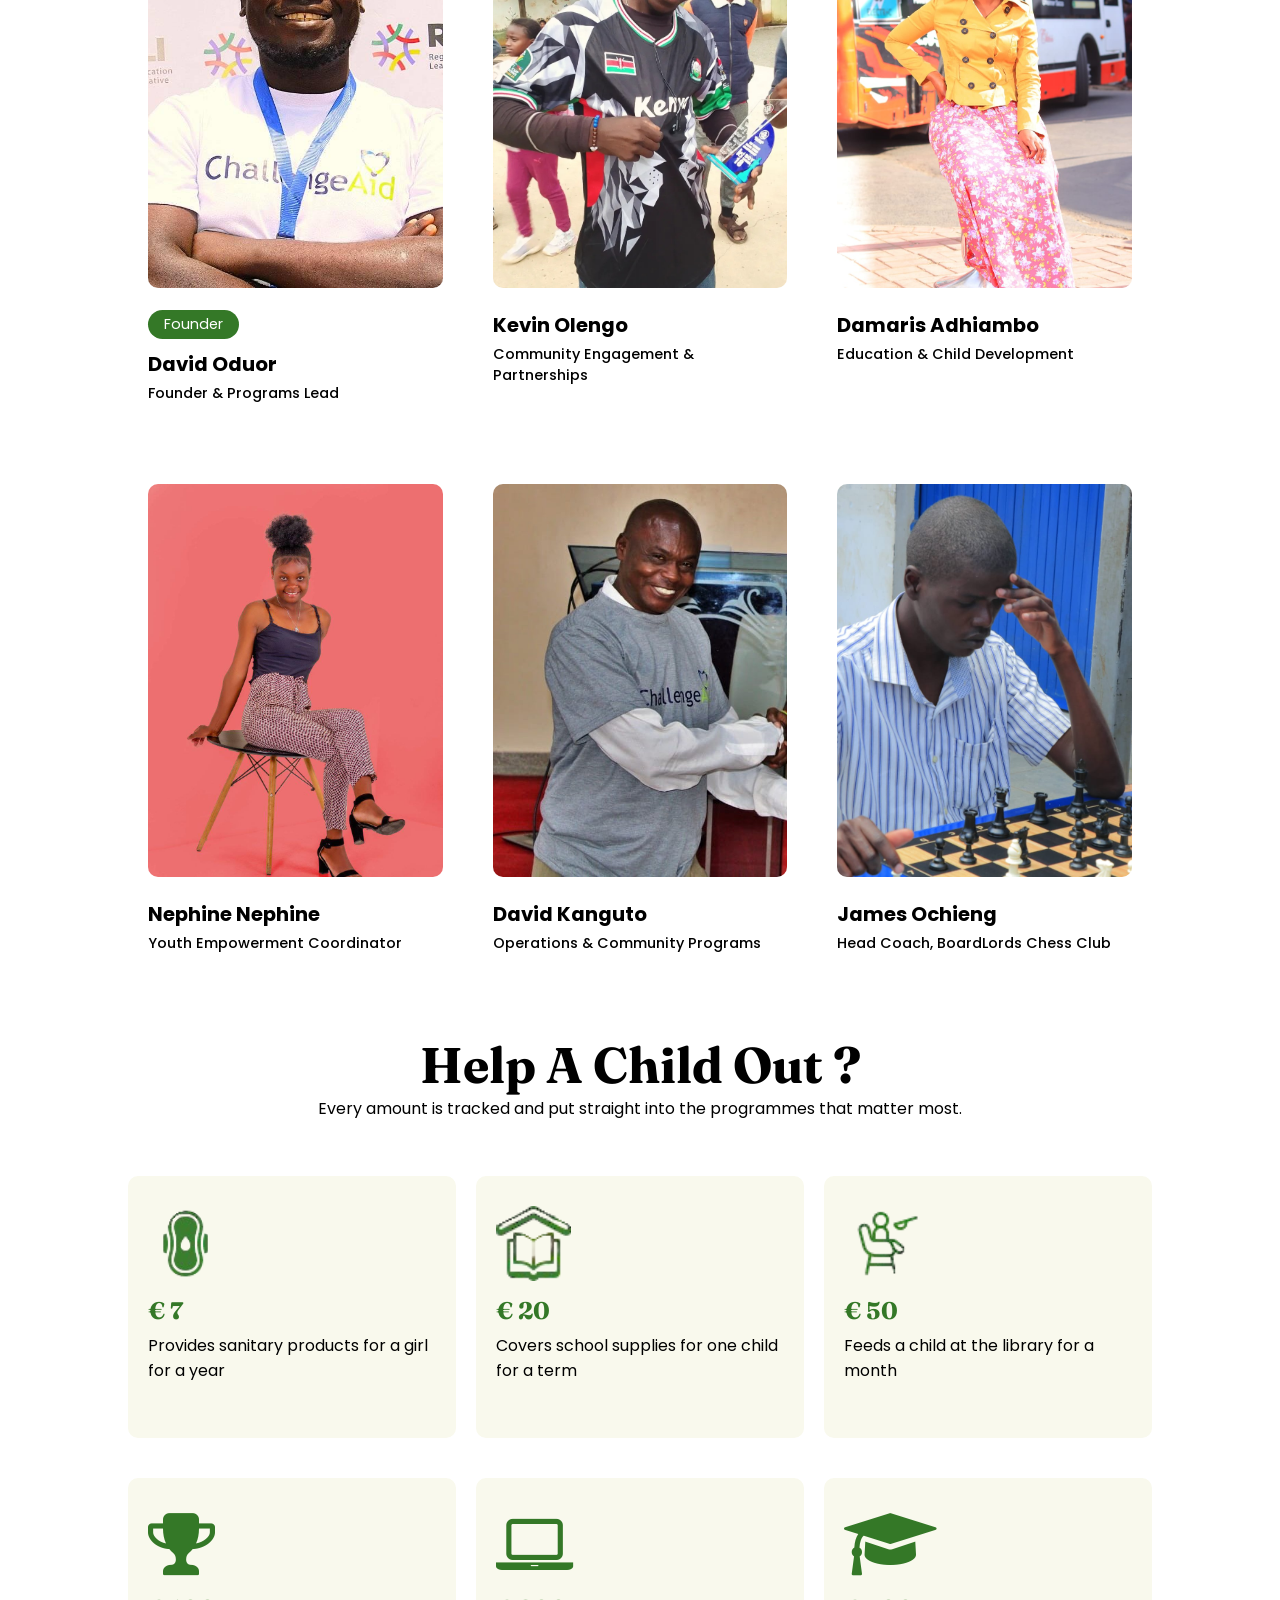
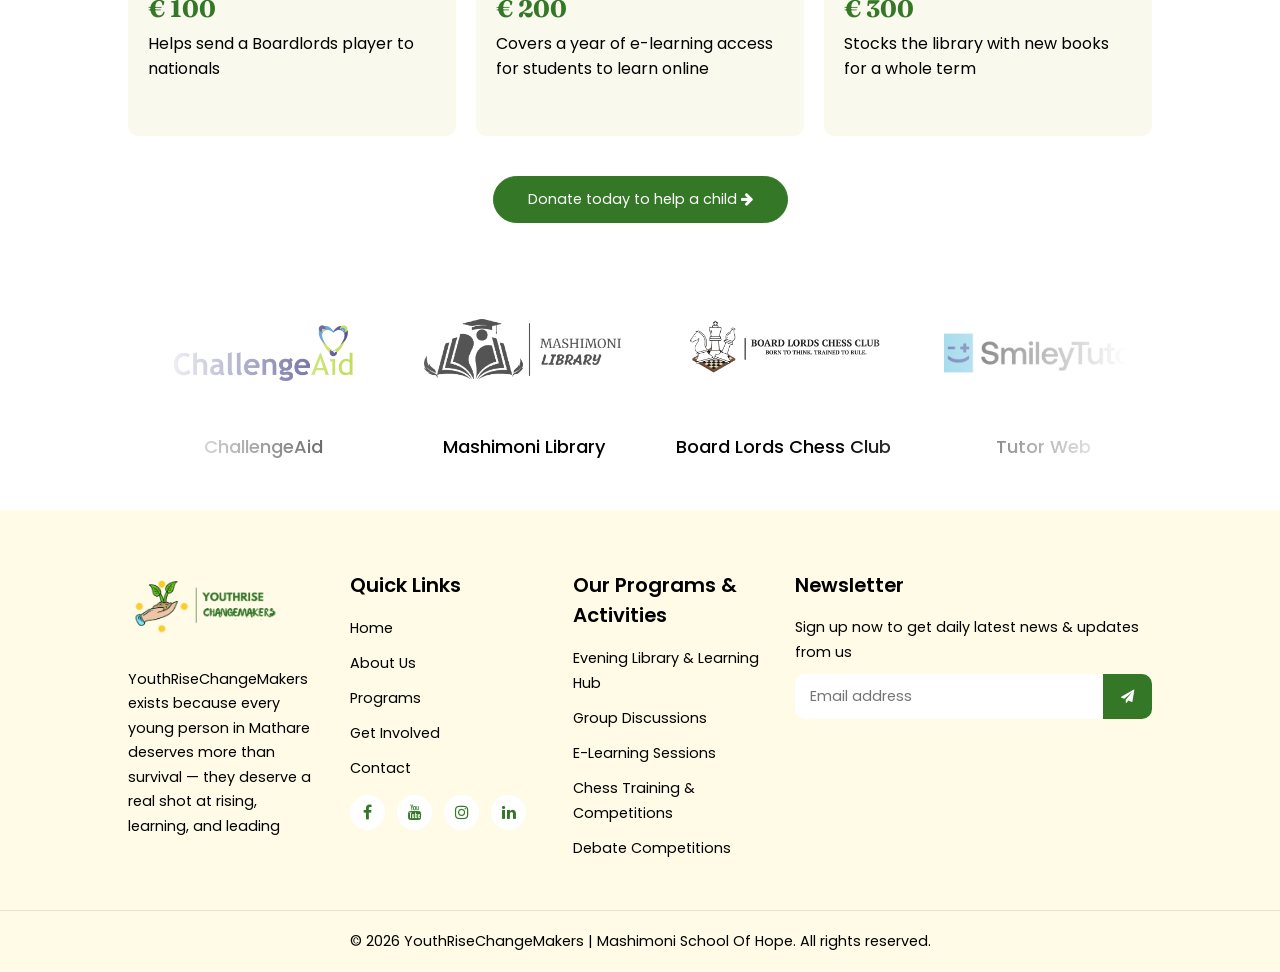
==== commit f306c551: "added donate section to landing page" ====
--- a/index.html
+++ b/index.html
@@ -92,7 +92,7 @@
               <br class="desktop-only-first" />who now belong somewhere.
             </p>
 
-            <div class="hero-buttons">
+            <div class="hero-buttons fade-up">
               <a href="donate.html" class="hero-btn side-btn">Donate</a>
               <a href="partner.html" class="hero-btn">Partner With Us</a>
             </div>
@@ -100,8 +100,33 @@
         </section>
       </section>
 
+      <!------- Our Impact Section ------->
+      <section class="impact-section fade-up">
+        <div class="row-impact">
+          <div class="impact-col fade-up">
+            <h2 class="impact-number" data-target="500">0</h2>
+            <p class="impact-label">Children & Youth Reached</p>
+          </div>
+
+          <div class="impact-col fade-up">
+            <h2 class="impact-number" data-target="7">0</h2>
+            <p class="impact-label">Years Running</p>
+          </div>
+
+          <div class="impact-col fade-up">
+            <h2 class="impact-number" data-target="6">0</h2>
+            <p class="impact-label">Programs Offered</p>
+          </div>
+
+          <div class="impact-col fade-up">
+            <h2 class="impact-number" data-target="3">0</h2>
+            <p class="impact-label">Partner Organisations</p>
+          </div>
+        </div>
+      </section>
+
       <!------- Trust Strips------->
-      <section class="contact-trust-strip fade-up">
+      <!--  <section class="contact-trust-strip fade-up">
         <span class="trust-badge">
           <i class="fa fa-shield" aria-hidden="true"></i>
           Community-based organization
@@ -114,35 +139,7 @@
           <i class="fa fa-map-marker" aria-hidden="true"></i>
           Based in Mathare, Nairobi
         </span>
-      </section>
-
-      <!------- Our Impact Section ------->
-      <section class="impact-section">
-        <h1 class="fade-up">Our Impact</h1>
-        <p class="fade-up">Real numbers behind real change in Mathare.</p>
-
-        <div class="row-impact">
-          <div class="impact-col fade-up">
-            <h2 class="impact-number" data-target="500">0</h2>
-            <p class="impact-label">Children & Youth Reached</p>
-          </div>
-
-          <div class="impact-col fade-up">
-            <h2 class="impact-number" data-target="7">0</h2>
-            <p class="impact-label">Years Running</p>
-          </div>
-
-          <div class="impact-col fade-up">
-            <h2 class="impact-number" data-target="6">0</h2>
-            <p class="impact-label">Programs Offered</p>
-          </div>
-
-          <div class="impact-col fade-up">
-            <h2 class="impact-number" data-target="3">0</h2>
-            <p class="impact-label">Partner Organisations</p>
-          </div>
-        </div>
-      </section>
+      </section> -->
 
       <!------- WHAT WE DO SECTION------->
       <section class="our-services" id="services">
@@ -308,7 +305,7 @@
             <span class="founder-badge">Founder</span>
             <h3 class="team-name">David Oduor</h3>
             <h4 class="team-role">Founder & Programs Lead</h4>
-            <p class="team-quote">
+            <!--   <p class="team-quote">
               "I didn't just learn to read in this library — I learned to think
               ahead, on the chessboard and in life. Now I get to open that same
               door for the next child."
@@ -320,7 +317,7 @@
             </p>
             <button class="read-more-btn" onclick="openTeamModal('david')">
               Read Full Story
-            </button>
+            </button> -->
           </div>
 
           <!-- Kevin Olengo -->
@@ -332,7 +329,7 @@
             />
             <h3 class="team-name">Kevin Olengo</h3>
             <h4 class="team-role">Community Engagement & Partnerships</h4>
-            <p class="team-quote">
+            <!--   <p class="team-quote">
               "Change doesn't happen to a community — it happens with one."
             </p>
             <p class="team-teaser">
@@ -341,7 +338,7 @@
             </p>
             <button class="read-more-btn" onclick="openTeamModal('kevin')">
               Read Full Story
-            </button>
+            </button> -->
           </div>
 
           <!-- Damaris Adhiambo -->
@@ -353,7 +350,7 @@
             />
             <h3 class="team-name">Damaris Adhiambo</h3>
             <h4 class="team-role">Education & Child Development</h4>
-            <p class="team-quote">
+            <!--  <p class="team-quote">
               "Every child deserves a room where they feel like they belong."
             </p>
             <p class="team-teaser">
@@ -362,7 +359,7 @@
             </p>
             <button class="read-more-btn" onclick="openTeamModal('damaris')">
               Read Full Story
-            </button>
+            </button> -->
           </div>
 
           <!-- Nephine Nephine -->
@@ -370,7 +367,7 @@
             <img src="images/nephine.jpg" alt="Nephine" class="team-photo" />
             <h3 class="team-name">Nephine Nephine</h3>
             <h4 class="team-role">Youth Empowerment Coordinator</h4>
-            <p class="team-quote">
+            <!--  <p class="team-quote">
               "Your circumstances are not your future — I'm here to prove that."
             </p>
             <p class="team-teaser">
@@ -379,7 +376,7 @@
             </p>
             <button class="read-more-btn" onclick="openTeamModal('nephine')">
               Read Full Story
-            </button>
+            </button> -->
           </div>
 
           <!-- David Kanguto -->
@@ -391,7 +388,7 @@
             />
             <h3 class="team-name">David Kanguto</h3>
             <h4 class="team-role">Operations & Community Programs</h4>
-            <p class="team-quote">
+            <!--  <p class="team-quote">
               "Impact isn't glamorous. It's showing up, every single day."
             </p>
             <p class="team-teaser">
@@ -400,7 +397,7 @@
             </p>
             <button class="read-more-btn" onclick="openTeamModal('kanguto')">
               Read Full Story
-            </button>
+            </button> -->
           </div>
 
           <!-- Jimmy Odhiambo -->
@@ -412,7 +409,7 @@
             />
             <h3 class="team-name">James Ochieng</h3>
             <h4 class="team-role">Head Coach, BoardLords Chess Club</h4>
-            <p class="team-quote">
+            <!--  <p class="team-quote">
               "A queen sacrificed is not a queen lost — it's a lesson the board
               just taught you."
             </p>
@@ -423,15 +420,15 @@
             </p>
             <button class="read-more-btn" onclick="openTeamModal('james')">
               Read Full Story
-            </button>
-          </div>
-
-          <p class="team-closing fade-up">
+            </button> -->
+          </div>
+
+          <!--    <p class="team-closing fade-up">
             Every child deserves the chance to learn. Every young person
             deserves the chance to lead. Every community deserves hope. Together
             with our volunteers, partners, and the families we serve — we're
             building that future, one learner at a time.
-          </p>
+          </p> -->
         </div>
       </section>
 
@@ -453,129 +450,80 @@
         </div>
       </div>
 
-      <!------- Our Partners Section ------->
-      <section class="partners-section">
-        <h1>Our Partners</h1>
-        <p>
-          We are grateful for the support of our partners who help us empower
-          youth and create lasting change in Mathare.
+      <!------- How does you money Help? ------->
+      <section class="donate-section fade-up">
+        <h2 class="fade-up">Help A Child Out ?</h2>
+        <p class="fade-up">
+          Every amount is tracked and put straight into the programmes that
+          matter most.
         </p>
 
-        <div class="partners-marquee">
-          <div class="row-partners">
-            <div class="partner-col">
-              <img
-                src="images/ChallengeAid-Logo.png"
-                alt="ChallengeAid Logo"
-                class="partner-logo"
-              />
-              <h3 class="partner-name">ChallengeAid</h3>
-            </div>
-
-            <div class="partner-col">
-              <img
-                src="images/mashimoni-library-logo.png"
-                alt="Mashimoni Library Logo"
-                class="partner-logo"
-              />
-              <h3 class="partner-name">Mashimoni Library</h3>
-            </div>
-
-            <div class="partner-col">
-              <img
-                src="images/boards-lords-chess-club-logo.png"
-                alt="Board Lords Chess Club Logo"
-                class="partner-logo"
-              />
-              <h3 class="partner-name">Board Lords Chess Club</h3>
-            </div>
-
-            <div class="partner-col">
-              <img
-                src="images/smiley-tutor-web-logo.png"
-                alt="Smiley Tutor Logo"
-                class="partner-logo"
-              />
-              <h3 class="partner-name">Tutor Web</h3>
-            </div>
-
-            <div class="partner-col">
-              <img
-                src="images/ChallengeAid-Logo.png"
-                alt="ChallengeAid Logo"
-                class="partner-logo"
-              />
-              <h3 class="partner-name">ChallengeAid</h3>
-            </div>
-
-            <div class="partner-col">
-              <img
-                src="images/mashimoni-library-logo.png"
-                alt="Mashimoni Library Logo"
-                class="partner-logo"
-              />
-              <h3 class="partner-name">Mashimoni Library</h3>
-            </div>
-
-            <div class="partner-col">
-              <img
-                src="images/boards-lords-chess-club-logo.png"
-                alt="Board Lords Chess Club Logo"
-                class="partner-logo"
-              />
-              <h3 class="partner-name">Board Lords Chess Club</h3>
-            </div>
-
-            <div class="partner-col">
-              <img
-                src="images/smiley-tutor-web-logo.png"
-                alt="Smiley Tutor Logo"
-                class="partner-logo"
-              />
-              <h3 class="partner-name">Tutor Web</h3>
-            </div>
-
-            <div class="partner-col">
-              <img
-                src="images/ChallengeAid-Logo.png"
-                alt="ChallengeAid Logo"
-                class="partner-logo"
-              />
-              <h3 class="partner-name">ChallengeAid</h3>
-            </div>
-
-            <div class="partner-col">
-              <img
-                src="images/mashimoni-library-logo.png"
-                alt="Mashimoni Library Logo"
-                class="partner-logo"
-              />
-              <h3 class="partner-name">Mashimoni Library</h3>
-            </div>
-
-            <div class="partner-col">
-              <img
-                src="images/boards-lords-chess-club-logo.png"
-                alt="Board Lords Chess Club Logo"
-                class="partner-logo"
-              />
-              <h3 class="partner-name">Board Lords Chess Club</h3>
-            </div>
-
-            <div class="partner-col">
-              <img
-                src="images/smiley-tutor-web-logo.png"
-                alt="Smiley Tutor Logo"
-                class="partner-logo"
-              />
-              <h3 class="partner-name">Tutor Web</h3>
-            </div>
-          </div>
-        </div>
+        <div class="impact-stats-grid fade-up">
+          <div class="impact-stat-card fade-up">
+            <img
+              src="images/sanitary-pad-icon.png"
+              alt="Sanitary Pad"
+              class="sanitary-pad"
+            />
+            <h3>&#8364; 7</h3>
+            <p>Provides sanitary products for a girl for a year</p>
+          </div>
+
+          <div class="impact-stat-card fade-up">
+            <img
+              src="images/school-supplies-icon.png"
+              alt="Sanitary Pad"
+              class="sanitary-pad"
+            />
+            <h3>&#8364; 20</h3>
+            <p>Covers school supplies for one child for a term</p>
+          </div>
+
+          <div class="impact-stat-card de-up">
+            <img
+              src="images/feeding-baby-icon.png"
+              alt="Sanitary Pad"
+              class="sanitary-pad"
+            />
+            <h3>&#8364; 50</h3>
+            <p>Feeds a child at the library for a month</p>
+          </div>
+        </div>
+
+        <!-- Second Row -->
+        <div class="impact-stats-grid fade-up">
+          <div class="impact-stat-card fade-up">
+            <i class="class fa fa-trophy value-icon" aria-hidden="true"></i>
+            <h3>&#8364; 100</h3>
+            <p>Helps send a Boardlords player to nationals</p>
+          </div>
+
+          <div class="impact-stat-card de-up">
+            <i class="fa fa-laptop value-icon" aria-hidden="true"></i>
+            <h3>&#8364; 200</h3>
+            <p>
+              Covers a year of e-learning access for students to learn online
+            </p>
+          </div>
+
+          <div class="impact-stat-card fade-up">
+            <i
+              class="class fa fa-graduation-cap value-icon"
+              aria-hidden="true"
+            ></i>
+            <h3>&#8364; 300</h3>
+            <p>Stocks the library with new books for a whole term</p>
+          </div>
+        </div>
+
+        <a href="donate.html" class="hero-btn cta-btn donate-btn">
+          Donate today to help a child
+          <i class="fa fa-arrow-right" aria-hidden="true"></i>
+        </a>
       </section>
 
       <!------- CTA Section ------->
-      <section class="cta-section">
+      <!--    <section class="cta-section">
         <h1 class="fade-up">Join Us In Empowering Mathare</h1>
         <p class="fade-up">
           Your support can change lives. Sponsor a child, partner with us, or
@@ -585,6 +533,127 @@
         <div class="cta-buttons">
           <a href="donate.html" class="hero-btn cta-btn">Donate</a>
           <a href="partner.html" class="hero-btn cta-btn">Partner With Us</a>
+        </div>
+      </section> -->
+
+      <!------- Our Partners Section ------->
+      <section class="partners-section">
+        <!--  <h1>Our Partners</h1>
+        <p>
+          We are grateful for the support of our partners who help us empower
+          youth and create lasting change in Mathare.
+        </p> -->
+
+        <div class="partners-marquee">
+          <div class="row-partners">
+            <div class="partner-col">
+              <img
+                src="images/ChallengeAid-Logo.png"
+                alt="ChallengeAid Logo"
+                class="partner-logo"
+              />
+              <h3 class="partner-name">ChallengeAid</h3>
+            </div>
+
+            <div class="partner-col">
+              <img
+                src="images/mashimoni-library-logo.png"
+                alt="Mashimoni Library Logo"
+                class="partner-logo"
+              />
+              <h3 class="partner-name">Mashimoni Library</h3>
+            </div>
+
+            <div class="partner-col">
+              <img
+                src="images/boards-lords-chess-club-logo.png"
+                alt="Board Lords Chess Club Logo"
+                class="partner-logo"
+              />
+              <h3 class="partner-name">Board Lords Chess Club</h3>
+            </div>
+
+            <div class="partner-col">
+              <img
+                src="images/smiley-tutor-web-logo.png"
+                alt="Smiley Tutor Logo"
+                class="partner-logo"
+              />
+              <h3 class="partner-name">Tutor Web</h3>
+            </div>
+
+            <div class="partner-col">
+              <img
+                src="images/ChallengeAid-Logo.png"
+                alt="ChallengeAid Logo"
+                class="partner-logo"
+              />
+              <h3 class="partner-name">ChallengeAid</h3>
+            </div>
+
+            <div class="partner-col">
+              <img
+                src="images/mashimoni-library-logo.png"
+                alt="Mashimoni Library Logo"
+                class="partner-logo"
+              />
+              <h3 class="partner-name">Mashimoni Library</h3>
+            </div>
+
+            <div class="partner-col">
+              <img
+                src="images/boards-lords-chess-club-logo.png"
+                alt="Board Lords Chess Club Logo"
+                class="partner-logo"
+              />
+              <h3 class="partner-name">Board Lords Chess Club</h3>
+            </div>
+
+            <div class="partner-col">
+              <img
+                src="images/smiley-tutor-web-logo.png"
+                alt="Smiley Tutor Logo"
+                class="partner-logo"
+              />
+              <h3 class="partner-name">Tutor Web</h3>
+            </div>
+
+            <div class="partner-col">
+              <img
+                src="images/ChallengeAid-Logo.png"
+                alt="ChallengeAid Logo"
+                class="partner-logo"
+              />
+              <h3 class="partner-name">ChallengeAid</h3>
+            </div>
+
+            <div class="partner-col">
+              <img
+                src="images/mashimoni-library-logo.png"
+                alt="Mashimoni Library Logo"
+                class="partner-logo"
+              />
+              <h3 class="partner-name">Mashimoni Library</h3>
+            </div>
+
+            <div class="partner-col">
+              <img
+                src="images/boards-lords-chess-club-logo.png"
+                alt="Board Lords Chess Club Logo"
+                class="partner-logo"
+              />
+              <h3 class="partner-name">Board Lords Chess Club</h3>
+            </div>
+
+            <div class="partner-col">
+              <img
+                src="images/smiley-tutor-web-logo.png"
+                alt="Smiley Tutor Logo"
+                class="partner-logo"
+              />
+              <h3 class="partner-name">Tutor Web</h3>
+            </div>
+          </div>
         </div>
       </section>
 
--- a/styles.css
+++ b/styles.css
@@ -177,115 +177,15 @@
 /* #endregion */
 
 /* #region -------- Hero Section Styling --------*/
-.hero-content {
-  padding-top: 0;
-  /*  margin-bottom: 12px; */
-  font-size: var(--font-size-l);
-  color: var(--white-color);
-  font-weight: var(--font-weight-semibold);
-}
-
-.hero-content .hero-title {
-  font-size: var(--font-size-m);
-  font-weight: var(--font-weight-semibold);
-  margin-bottom: 12px;
-}
-
-.hero-content .hero-sub-title {
-  font-size: var(--font-size-hero);
-  line-height: 1.15;
-  font-weight: var(--font-weight-bold);
-  /* margin-bottom: 5px; */
-  color: var(--white-color);
-}
-
-.hero-content .hero-description {
-  text-align: left;
-  font-weight: var(--font-weight-normal);
-  padding: 20px 0 20px;
-  color: var(--white-color);
-  font-size: var(--font-size-n);
-}
-
-.hero-content .hero-buttons .side-btn:hover {
-  background: var(--light-color-v1);
-  color: var(--dark-color);
-}
-
-.hero-buttons {
-  display: flex;
-  justify-content: flex-start;
-  gap: 15px;
-}
-
-.hero-btn {
-  display: inline-block;
-  text-decoration: none;
-  color: var(--dark-color);
-  border: 1px solid var(--dark-color);
-  padding: 12px 34px;
-  font-size: var(--font-size-s);
-  background: transparent;
-  position: relative;
-  cursor: pointer;
-  border-radius: var(--border-radius-s);
-}
-
-.hero-btn:hover {
-  background: var(--primary-color);
-  color: var(--white-color);
-  transition: 1s ease-in-out;
-}
-
-.side-btn {
-  border: 1px solid var(--primary-color);
-  background: var(--primary-color);
-  color: var(--white-color);
-}
-
-.side-btn:hover {
-  color: var(--dark-color);
-  background: transparent;
-}
-
-.hero-section .hero-content .hero-buttons .hero-btn:nth-child(2) {
-  background: var(--light-color-v1);
-  color: var(--dark-color);
-  border: 1px solid transparent;
-  transition: 3s;
-}
-
-.hero-section .hero-content .hero-buttons .hero-btn:nth-child(2):hover {
-  background: var(--primary-color);
-  color: var(--white-color);
-}
-
-.success-section {
-  width: 80%;
-  margin: auto;
-  padding: 30px 0 80px;
-  min-height: unset;
-}
-
-.row-success {
-  display: flex;
-  justify-content: space-between;
-  align-items: center;
-}
-
-.success-col {
-  flex-basis: 48%;
-  padding: 20px 2px;
-}
-
 .hero-section {
   position: relative;
   overflow: hidden;
   width: 100%;
   min-height: 100vh;
-  margin: 0 auto 75px;
+  margin: 0 auto;
   padding: 0 8%;
   display: flex;
+  justify-content: center;
   align-items: center;
   background-image:
     linear-gradient(
@@ -301,33 +201,114 @@
   animation: slideInUp 2s ease-in-out;
 }
 
-.hero-slide {
-  position: absolute;
-  display: flex;
-  inset: 0;
+.hero-content {
+  padding-top: 0;
+  /*  margin-bottom: 12px; */
+  font-size: var(--font-size-l);
+  color: var(--white-color);
+  font-weight: var(--font-weight-semibold);
+  text-align: center;
+}
+
+.hero-content .hero-title {
+  font-size: var(--font-size-m);
+  font-weight: var(--font-weight-semibold);
+  margin-bottom: 12px;
+  text-align: center;
+}
+
+.hero-content .hero-sub-title {
+  font-size: 60px;
+  line-height: 1.15;
+  font-weight: var(--font-weight-bold);
+  /* margin-bottom: 5px; */
+  color: var(--white-color);
+  text-align: center;
+}
+
+.hero-content .hero-description {
+  text-align: center;
+  font-weight: var(--font-weight-normal);
+  padding: 20px 0 20px;
+  color: var(--white-color);
+  font-size: var(--font-size-n);
+}
+
+.hero-content .hero-buttons .side-btn:hover {
+  background: var(--light-color-v1);
+  color: var(--dark-color);
+}
+
+.hero-section .hero-content .hero-buttons {
+  display: flex;
+  justify-content: center;
+  gap: 15px;
+}
+
+.hero-buttons {
+  display: flex;
+  justify-content: flex-start;
+  gap: 15px;
+}
+
+.hero-btn {
+  display: inline-block;
+  text-decoration: none;
+  color: var(--dark-color);
+  border: 1px solid var(--dark-color);
+  padding: 12px 34px;
+  font-size: var(--font-size-s);
+  background: transparent;
+  position: relative;
+  cursor: pointer;
+  border-radius: var(--border-radius-s);
+}
+
+.hero-btn:hover {
+  background: var(--primary-color);
+  color: var(--white-color);
+  transition: 1s ease-in-out;
+}
+
+.side-btn {
+  border: 1px solid var(--primary-color);
+  background: var(--primary-color);
+  color: var(--white-color);
+}
+
+.side-btn:hover {
+  color: var(--dark-color);
+  background: transparent;
+}
+
+.hero-section .hero-content .hero-buttons .hero-btn:nth-child(2) {
+  background: var(--light-color-v1);
+  color: var(--dark-color);
+  border: 1px solid transparent;
+  transition: 3s;
+}
+
+.hero-section .hero-content .hero-buttons .hero-btn:nth-child(2):hover {
+  background: var(--primary-color);
+  color: var(--white-color);
+}
+
+.success-section {
+  width: 80%;
+  margin: auto;
+  padding: 30px 0 80px;
+  min-height: unset;
+}
+
+.row-success {
+  display: flex;
+  justify-content: space-between;
   align-items: center;
-  padding: 0 8%;
-  background-repeat: no-repeat;
-  background-position: center;
-  background-size: cover;
-  opacity: 0;
-  transition: opacity 1.5s ease-in-out;
-}
-
-.hero-slide.active {
-  opacity: 1;
-  z-index: 1;
-}
-
-@keyframes bounceDown {
-  0%,
-  100% {
-    transform: translateX(-50%) translateY(0);
-  }
-
-  50% {
-    transform: translateX(-50%) translateY(10px);
-  }
+}
+
+.success-col {
+  flex-basis: 48%;
+  padding: 20px 2px;
 }
 
 /*-------- Hero Animations --------*/
@@ -473,44 +454,6 @@
   transition-delay: 0.8s;
 }
 
-/* Delay each impact card */
-.impact-col:nth-child(1) {
-  background-image:
-    linear-gradient(
-      160deg,
-      var(--footer-hover-color),
-      var(--image-hover-color)
-    ),
-    url(images/Deno-chess.jpeg);
-}
-.impact-col:nth-child(2) {
-  background-image:
-    linear-gradient(
-      160deg,
-      var(--footer-hover-color),
-      var(--image-hover-color)
-    ),
-    url(images/student-reading.jpeg);
-}
-.impact-col:nth-child(3) {
-  background-image:
-    linear-gradient(
-      160deg,
-      var(--footer-hover-color),
-      var(--image-hover-color)
-    ),
-    url(images/group-discussions.jpeg);
-}
-.impact-col:nth-child(4) {
-  background-image:
-    linear-gradient(
-      160deg,
-      var(--footer-hover-color),
-      var(--image-hover-color)
-    ),
-    url(images/girls-club-sessions.jpeg);
-}
-
 /* Second row gets a longer delay */
 .row-our-services:last-child .our-services-col:nth-child(1) {
   transition-delay: 0s;
@@ -567,6 +510,69 @@
   font-weight: var(--font-weight-normal);
   padding: 15px 0 25px;
   margin: auto;
+}
+
+/* #endregion */
+
+/* #region ---- How does your money help? ----*/
+.donate-section {
+  margin: 40px auto 60px;
+  width: 80%;
+  text-align: center;
+}
+
+.donate-section h2 {
+  text-align: center;
+  font-size: var(--font-size-hero);
+  font-family: var(--heading-font);
+}
+
+.donate-section p {
+  text-align: center;
+  padding-bottom: 25px;
+}
+
+.donate-section .impact-stats-grid {
+  display: grid;
+  grid-template-columns: repeat(3, 1fr);
+  gap: 20px;
+  margin-top: 30px;
+  margin-bottom: 40px;
+}
+
+.donate-section .impact-stats-grid .impact-stat-card {
+  background: var(--light-color-v1);
+  border-radius: var(--border-radius-xs);
+  padding: 30px 20px;
+  text-align: left;
+}
+
+.donate-section .impact-stats-grid .impact-stat-card .sanitary-pad {
+  width: 75px;
+  height: 75px;
+}
+
+.donate-section .impact-stats-grid .impact-stat-card .fa {
+  font-size: 4.5rem;
+  display: block;
+  margin-bottom: 14px;
+}
+
+.donate-section .impact-stats-grid .impact-stat-card h3 {
+  font-family: var(--heading-font);
+  color: var(--primary-color);
+  font-size: var(--font-size-l);
+  margin: 8px 0 8px;
+}
+
+.donate-section .impact-stats-grid .impact-stat-card p {
+  text-align: left;
+}
+
+.donate-section .impact-stats-grid .impact-stat-card .donate-btn {
+  display: inline-flex;
+  align-items: center;
+  gap: 8px;
 }
 
 /* #endregion */
@@ -669,49 +675,55 @@
 
 /* #region-------- Our Impact Section  --------*/
 .impact-section {
+  width: 82%;
+  margin: -70px auto 60px;
+  text-align: center;
+  padding: 20px 0;
+  background: var(--light-color-v1);
+  border-radius: var(--border-radius-xs);
+  box-shadow: 0 10px 35px var(--box-shadow-color);
+  position: relative;
+  z-index: 2;
+}
+
+.impact-section h1,
+.impact-section > p {
+  font-size: var(--font-size-hero);
+  /*   color: var(--white-color); */
+}
+
+.impact-section > p {
+  font-size: var(--font-size-n);
+}
+
+.row-impact {
+  display: flex;
+  justify-content: space-between;
+  margin: 10px auto 0;
   width: 80%;
-  margin: auto;
-  text-align: center;
-  padding: 10px 0 20px;
-}
-
-.impact-section h1 {
-  font-size: var(--font-size-hero);
-}
-
-.row-impact {
-  display: flex;
-  justify-content: space-between;
-  margin: 30px 0 50px;
   gap: 20px;
 }
 
 .impact-col {
   flex-basis: 31%;
-  border-radius: var(--border-radius-xs);
-  background-repeat: no-repeat;
-  background-position: top;
-  background-size: cover;
-  box-shadow: 0 4px 15px var(--box-shadow-color);
-  padding: 40px 20px;
-  /*  transition: opacity 0.5s ease-out, tranform 0.3s ease, box-shadow 0.3s ease; */
+  padding: 20px;
 }
 
 .impact-number {
   font-size: var(--font-size-hero);
-  color: var(--white-color);
+  color: var(--dark-color);
   font-weight: var(--font-weight-semibold);
   margin-bottom: 10px;
 }
 
 .impact-number {
   font-size: var(--font-size-xl);
-  color: var(--white-color);
+  color: var(--dark-color);
 }
 
 .impact-label {
   font-size: var(--font-size-n);
-  color: var(--white-color);
+  color: var(--dark-color);
 }
 
 /* #endregion */
@@ -738,25 +750,24 @@
 }
 
 .row-team {
-  display: flex;
-  justify-content: center;
   margin-bottom: 40px;
 }
 
 .team-grid {
-  flex-wrap: wrap;
-  gap: 30px;
+  display: grid;
+  grid-template-columns: repeat(auto-fit, minmax(280px, 1fr));
+  gap: 10px;
 }
 
 .team-col {
-  background: linear-gradient(
+  /*  background: linear-gradient(
     135deg,
     var(--light-color-v1),
     var(--light-color-v2)
-  );
+  ); */
   padding: 30px 20px;
   text-align: left;
-  box-shadow: 0 4px 15px var(--box-shadow-color);
+  /*  box-shadow: 0 4px 15px var(--box-shadow-color); */
   transition:
     transform 0.3s ease,
     box-shadow 0.3s ease;
@@ -766,7 +777,7 @@
 
 .team-col:hover {
   transform: translateY(-6px);
-  box-shadow: 0 8px 25px var(--box-shadow-color);
+  /*   box-shadow: 0 8px 25px var(--box-shadow-color); */
 }
 
 .founder-badge {
@@ -781,10 +792,9 @@
 }
 
 .team-photo {
-  width: 110px;
-  height: 110px;
-  border-radius: var(--border-radius-l);
-  border: 1px solid var(--dark-color);
+  width: 100%;
+  aspect-ratio: 3/4;
+  border-radius: var(--border-radius-xs);
   margin-bottom: 15px;
   object-fit: cover;
   object-position: top center;
@@ -862,6 +872,12 @@
   transition-delay: 0.8s;
 }
 .team-grid .team-col:nth-child(4) {
+  transition-delay: 1s;
+}
+.team-grid .team-col:nth-child(5) {
+  transition-delay: 1s;
+}
+.team-grid .team-col:nth-child(6) {
   transition-delay: 1s;
 }
 
@@ -2458,11 +2474,20 @@
   }
 
   .hero-section {
-    min-height: 80vh;
+    min-height: 100vh;
+  }
+  .hero-content .hero-title {
+    font-size: 18px;
+    padding: 10px 10px 5px;
   }
 
   .hero-content .hero-sub-title {
-    font-size: 38px;
+    font-size: 45px;
+  }
+
+  .hero-content .hero-description {
+    padding: 10px 30px 40px;
+    font-size: var(--font-size-n);
   }
 
   .desktop-only-first {
@@ -2569,6 +2594,11 @@
     width: 15px;
   }
 
+  /*--------Donate CTA --------*/
+  .donate-section .impact-stats-grid {
+    grid-template-columns: 1fr;
+  }
+
   /*-------- CTA Section --------*/
   .cta-section {
     width: 80%;
@@ -2629,7 +2659,9 @@
 
   /*-------- Our Impact --------*/
   .impact-section {
-    width: 80%;
+    width: 88%;
+    margin-top: -40px;
+    padding: 30px 0;
   }
 
   .row-impact {
